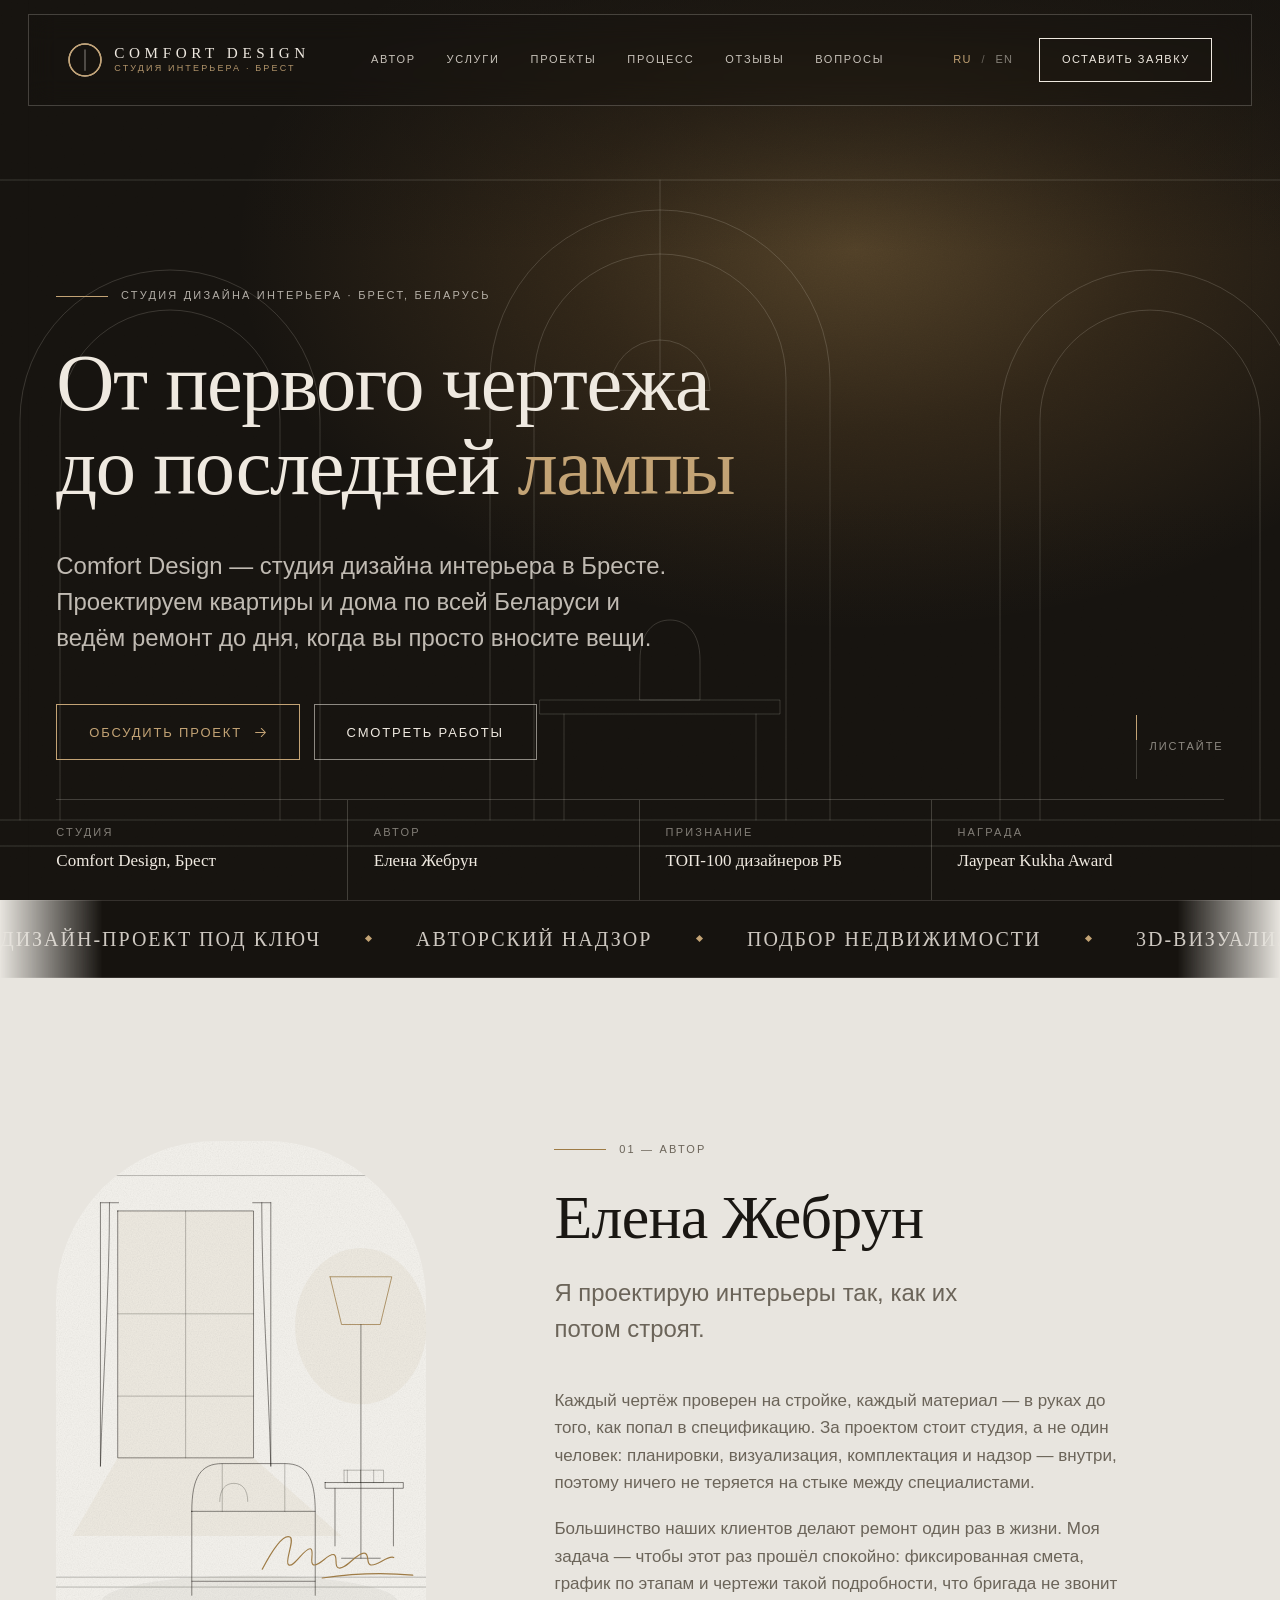
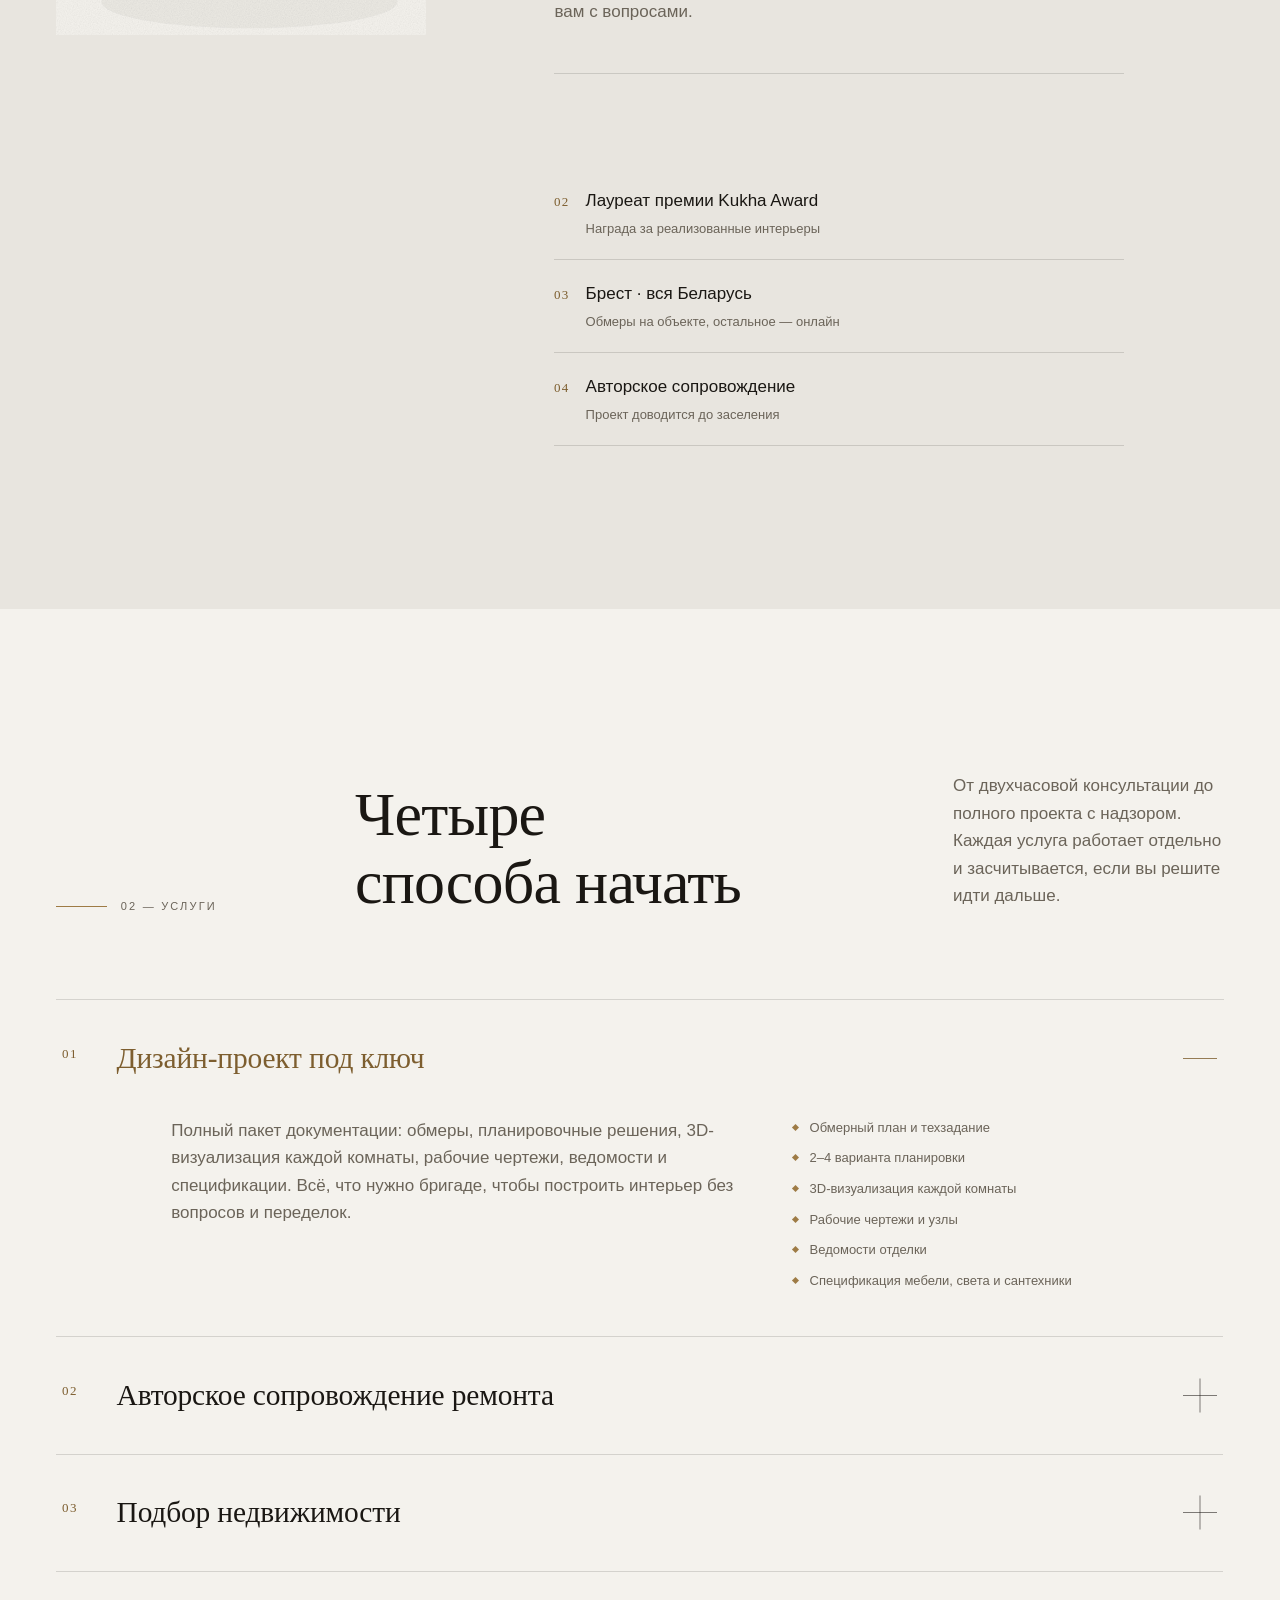
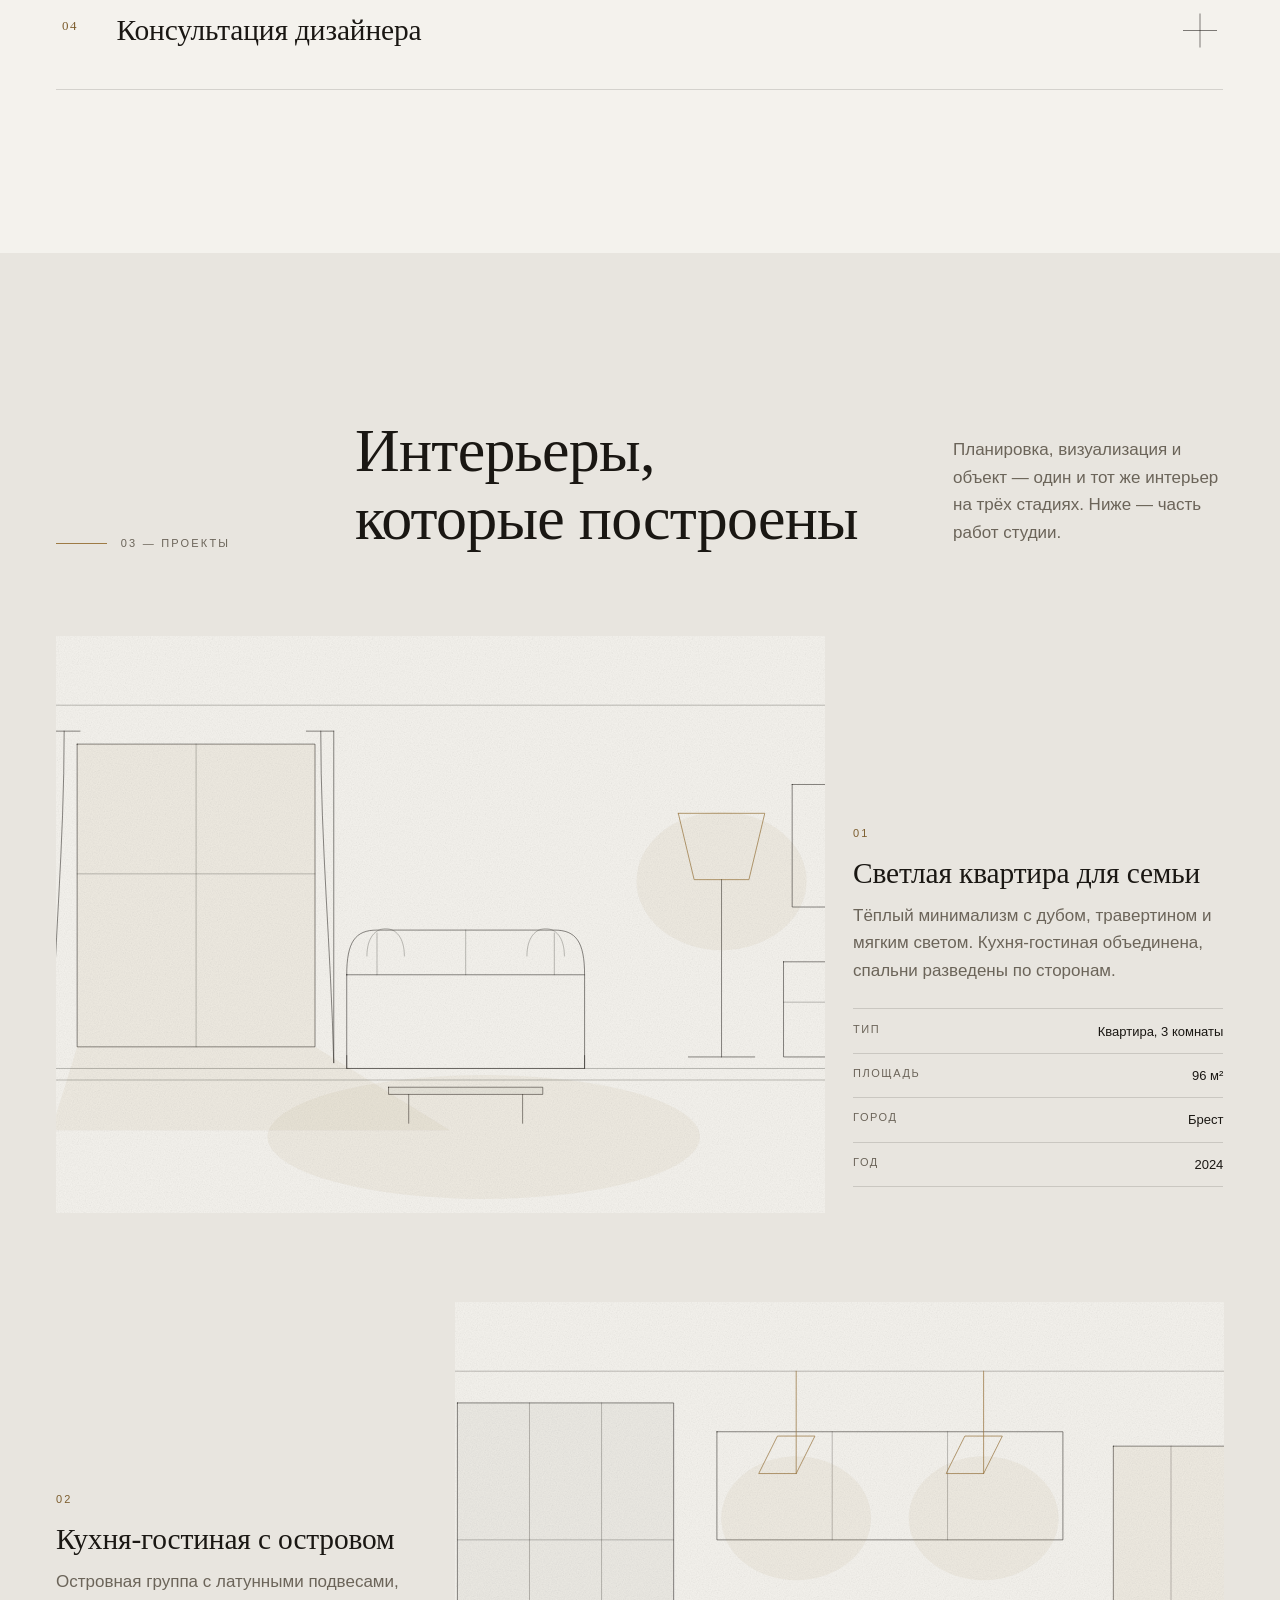
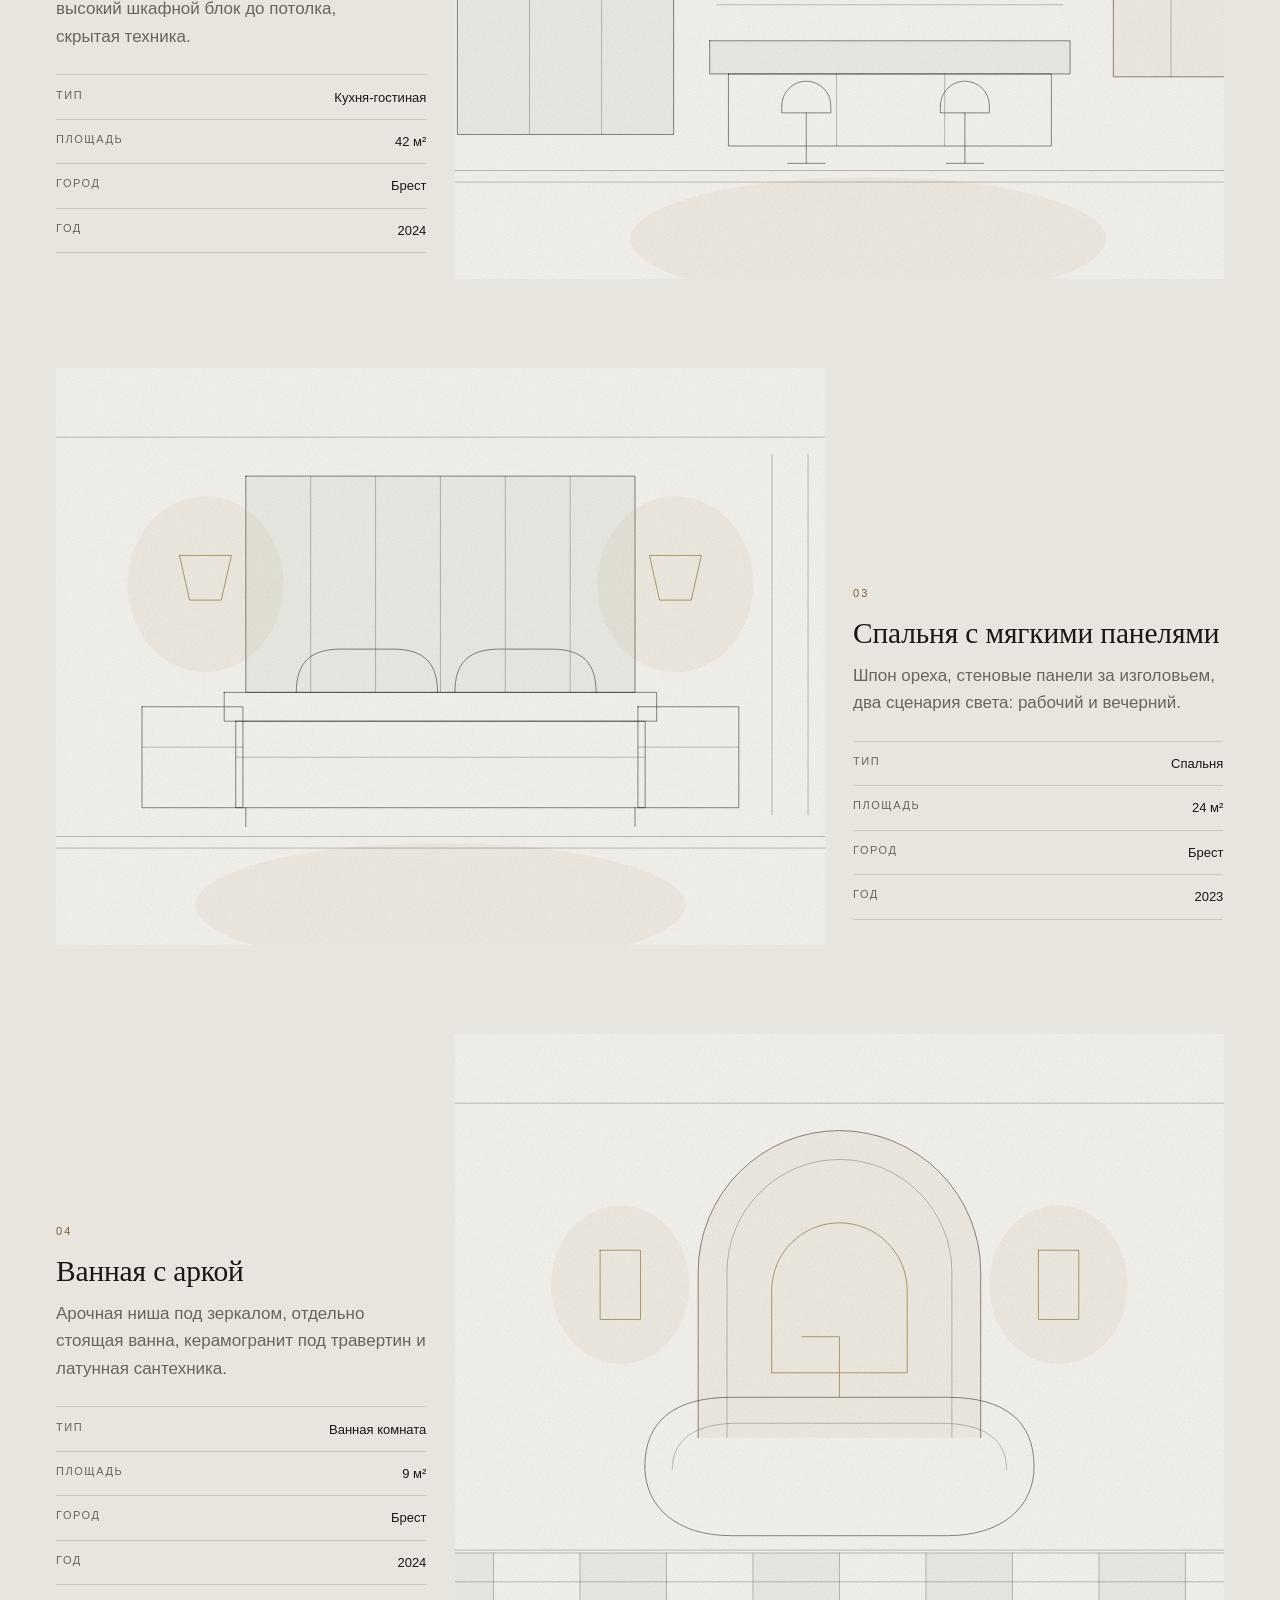
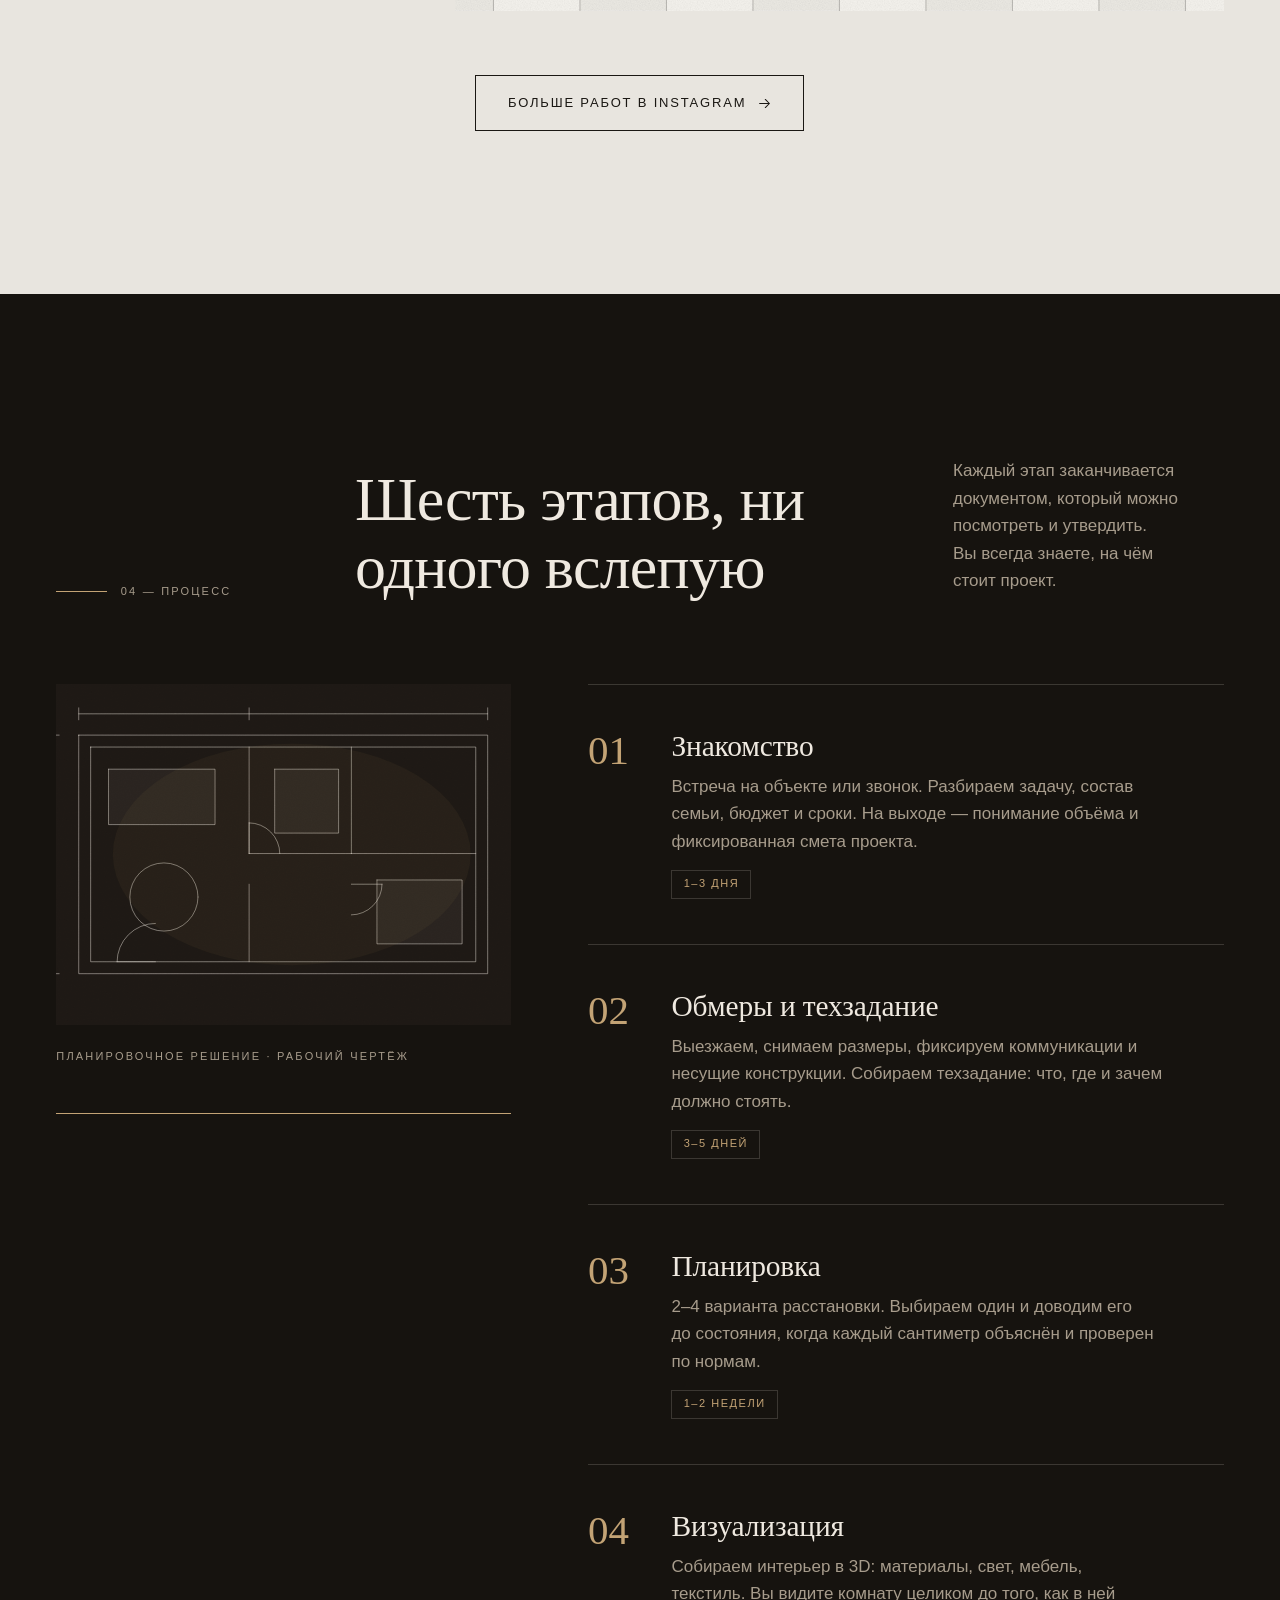
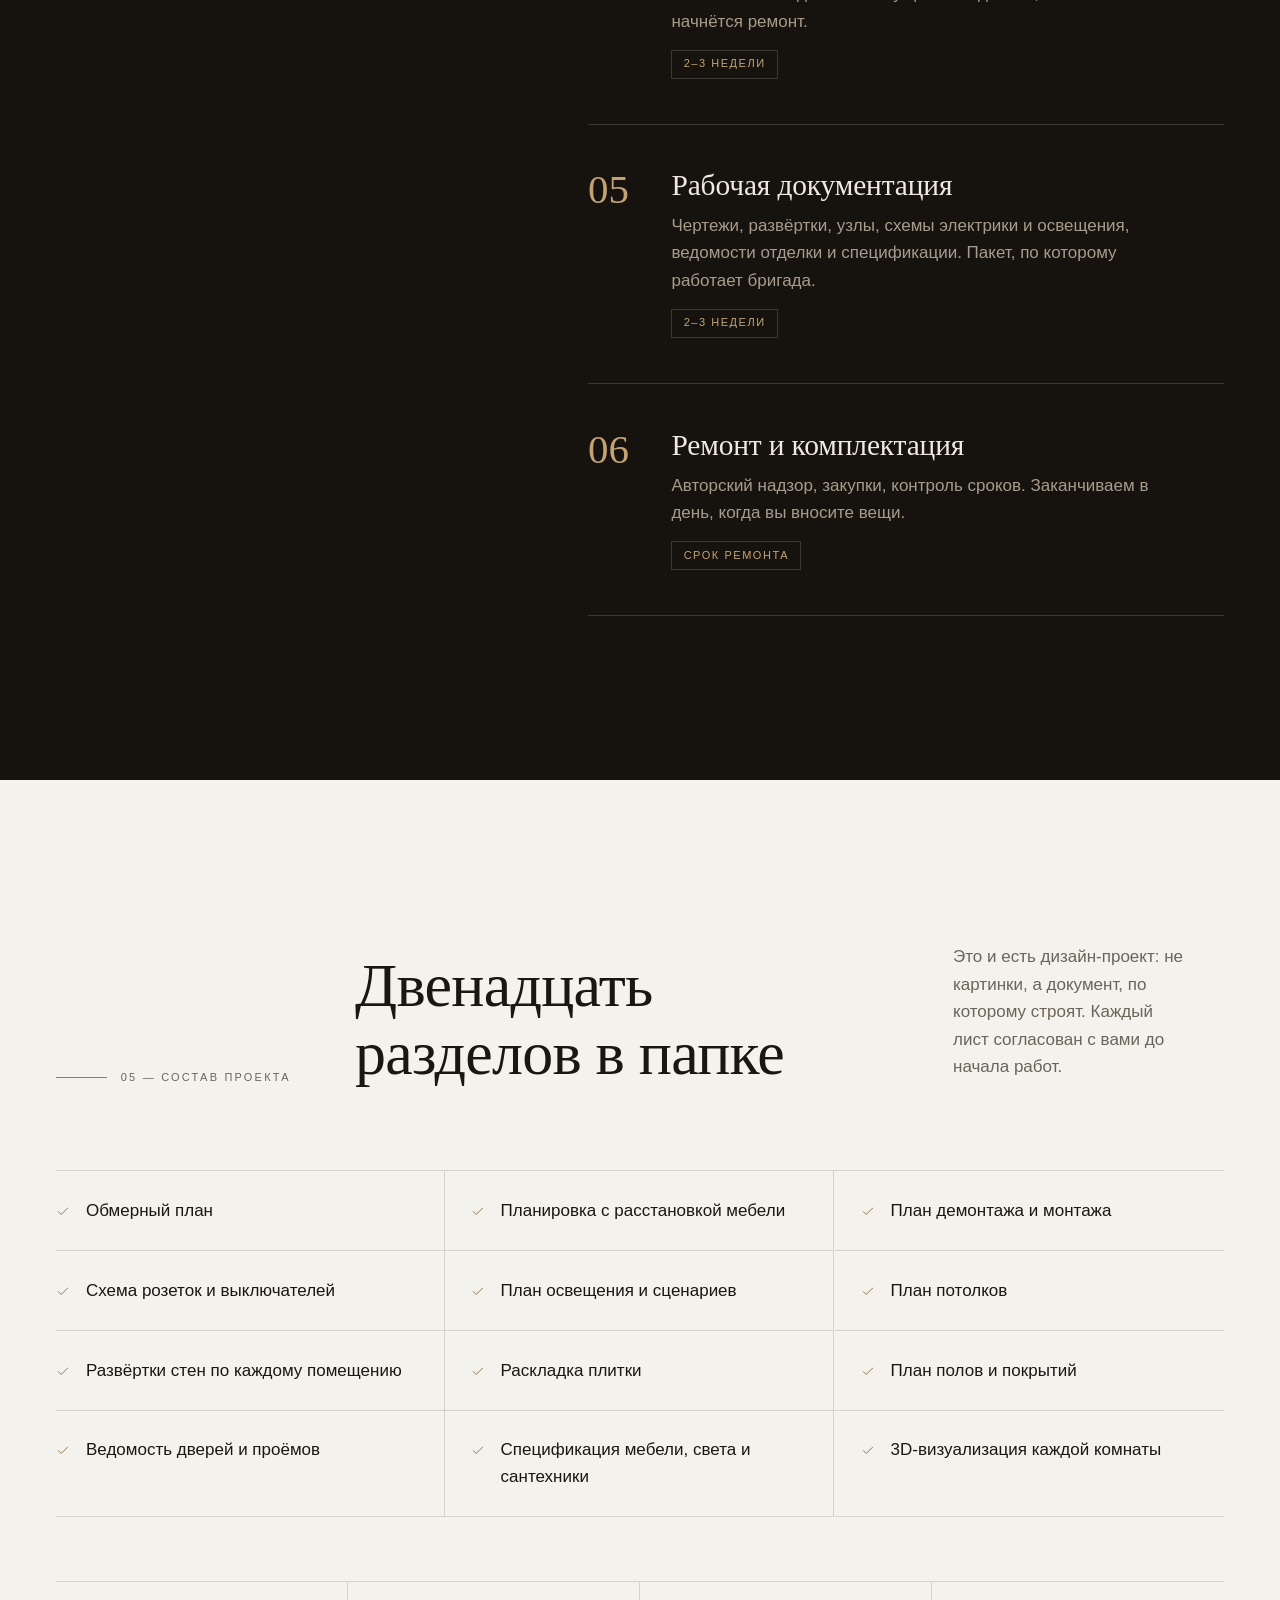
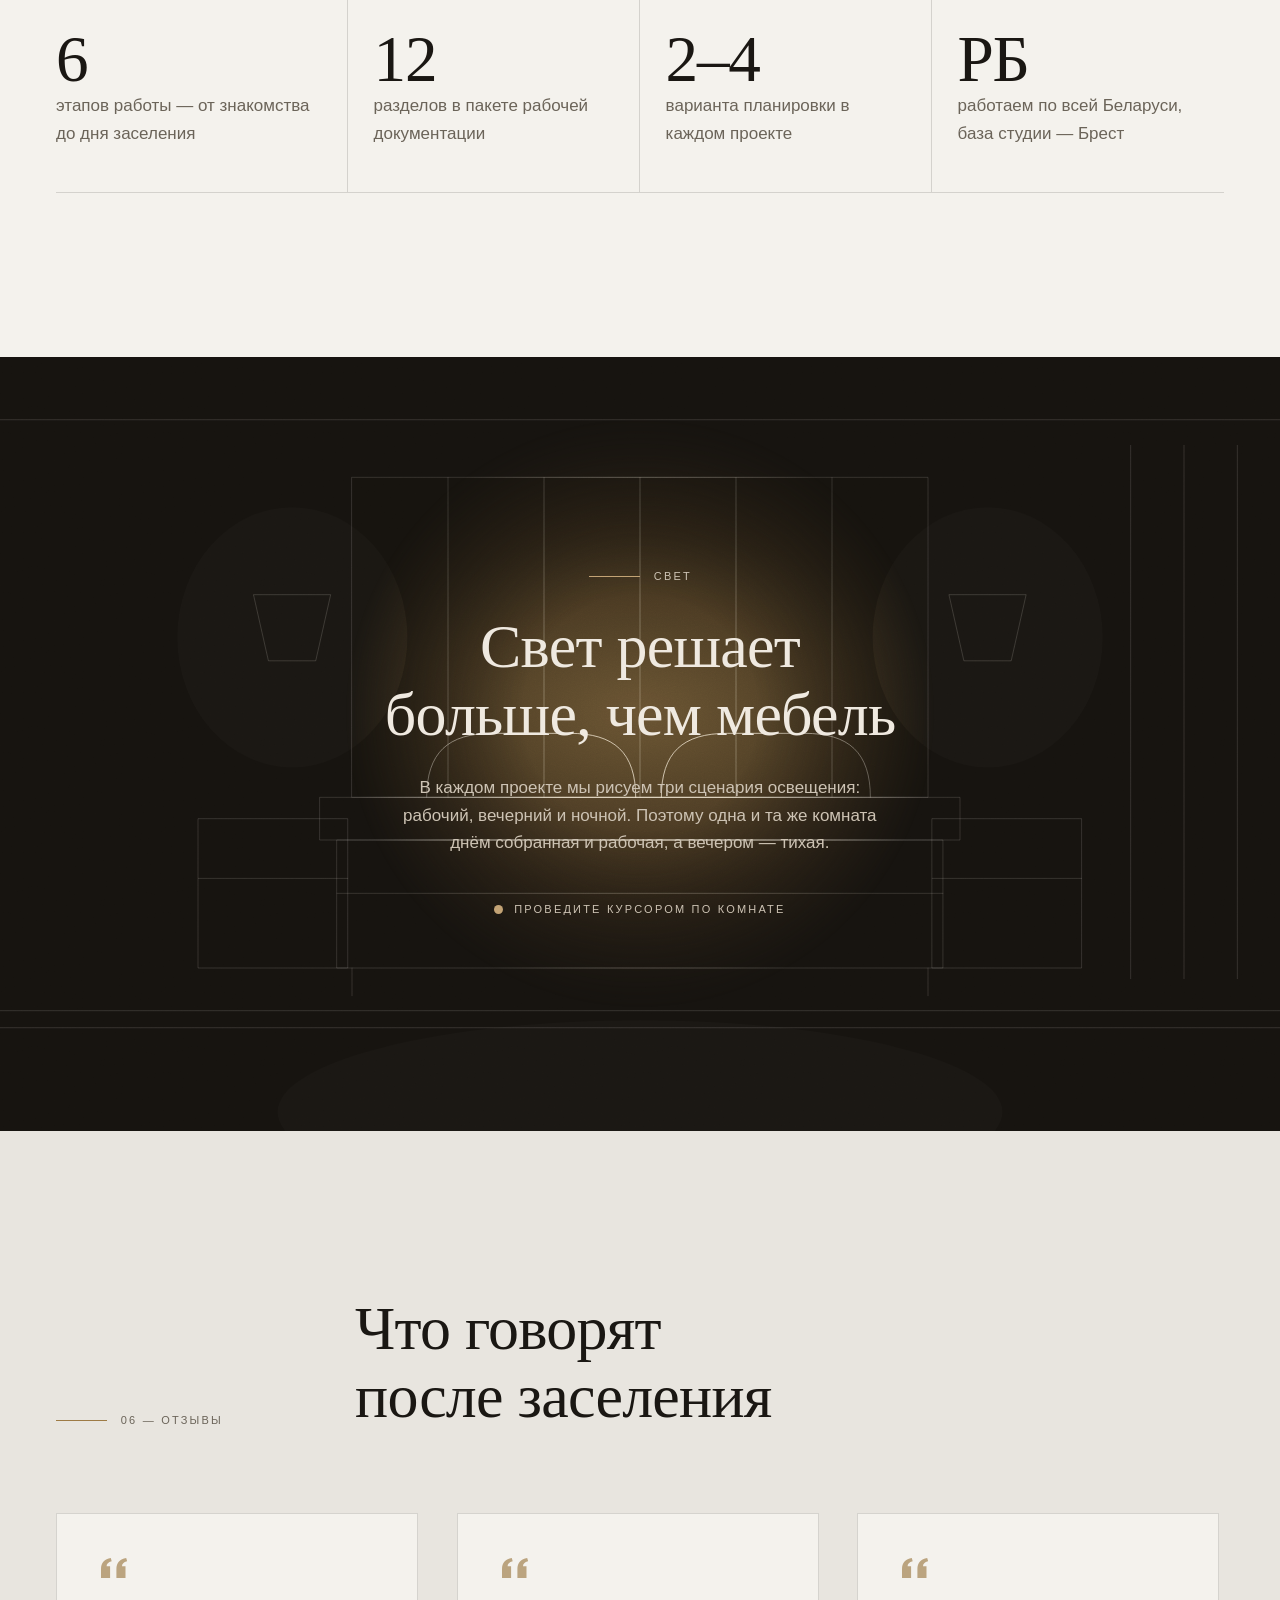
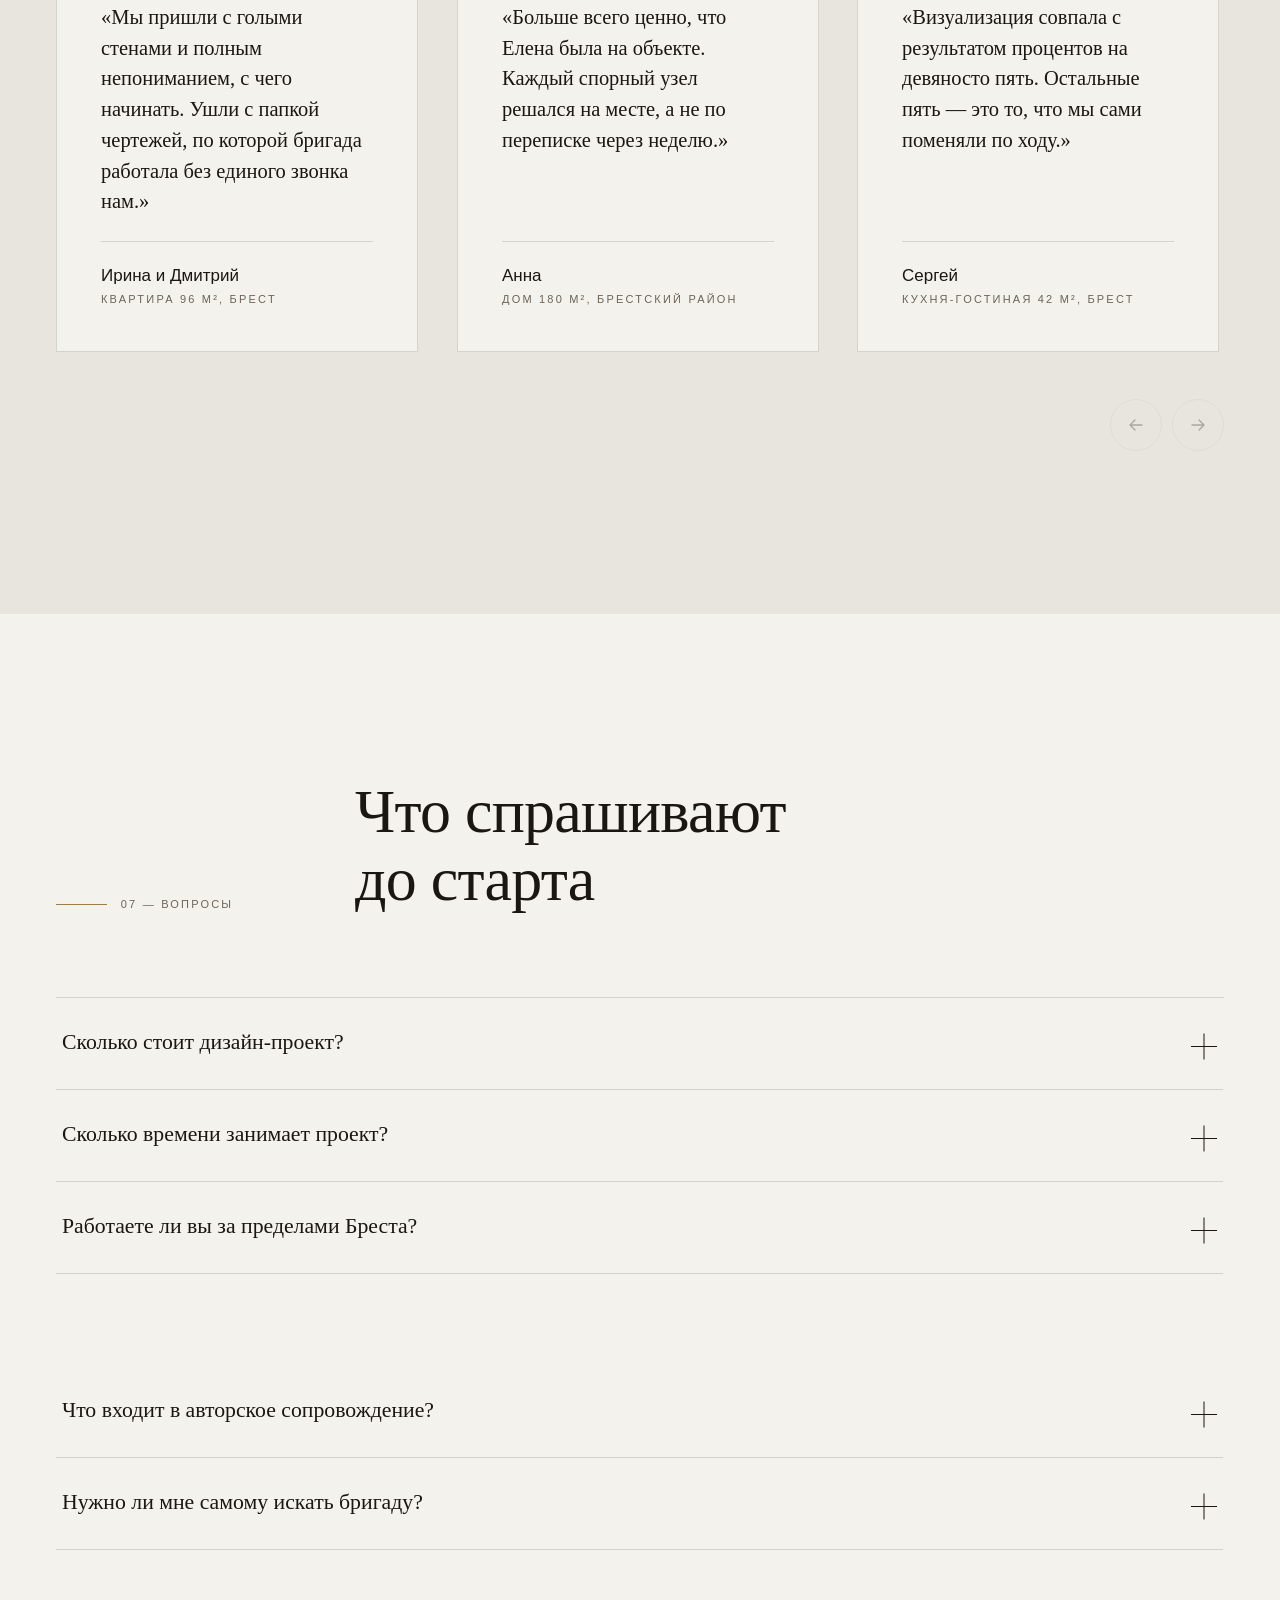
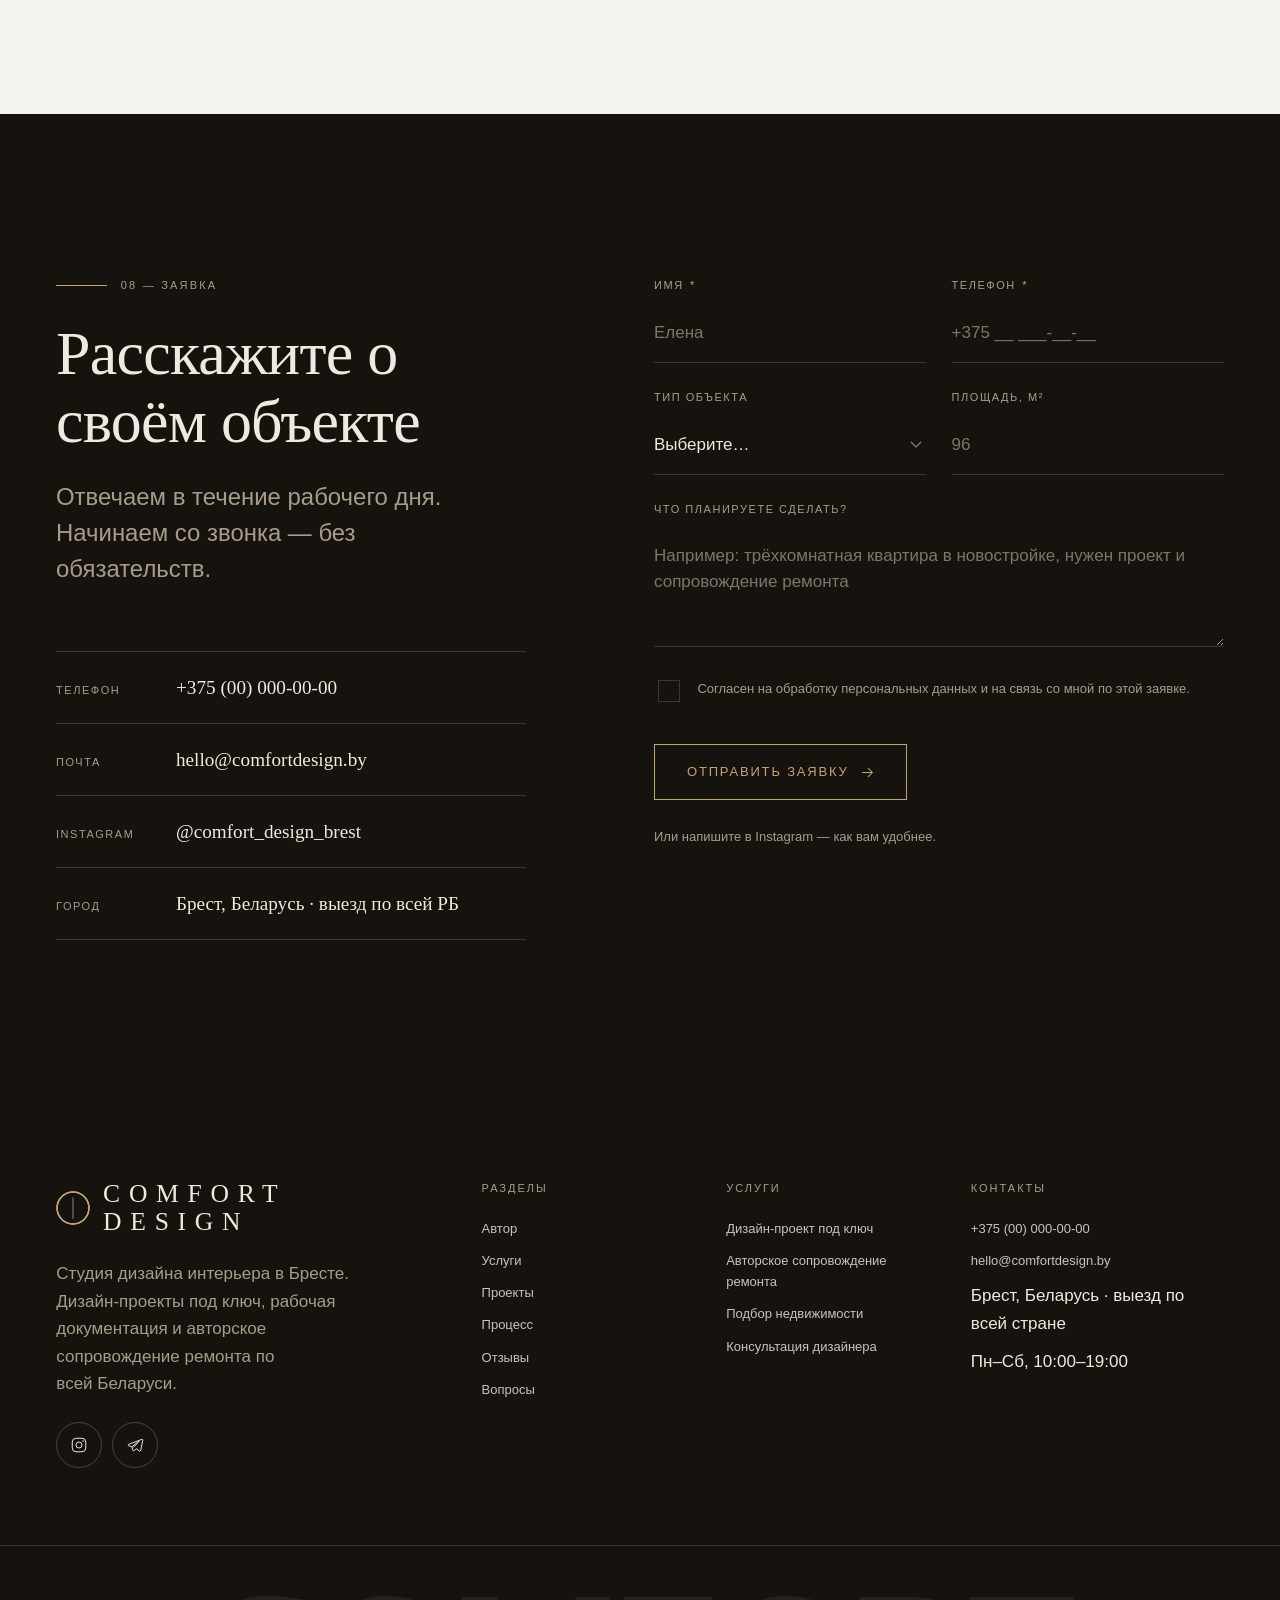
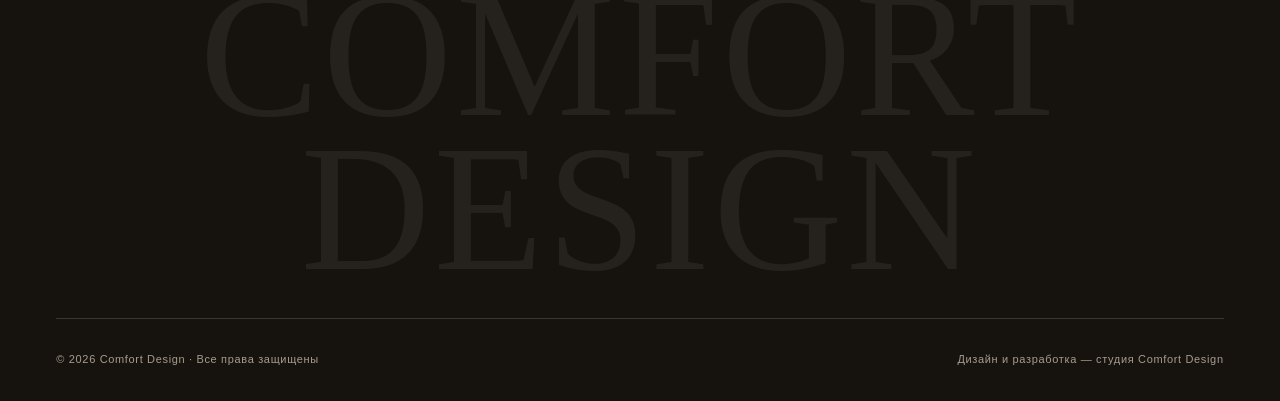
==== comfort-design/index.html @ 1353893a "Add Comfort Design studio site (Brest) — RU/EN, no dependencies A single-page site for interior stud" ====
<!DOCTYPE html>
<html lang="ru" class="no-js">
<head>
<meta charset="utf-8">
<meta name="viewport" content="width=device-width, initial-scale=1, viewport-fit=cover">
<title data-i18n="meta.title">Comfort Design — дизайн интерьера и ремонт квартир под ключ в Бресте</title>
<meta name="description" data-i18n="meta.desc" data-i18n-attr="content" content="Студия дизайна интерьера Елены Жебрун в Бресте: дизайн-проект квартир и домов под ключ, 3D-визуализация, рабочие чертежи, авторское сопровождение ремонта и подбор недвижимости. Работаем по всей Беларуси.">
<meta name="robots" content="index, follow, max-image-preview:large, max-snippet:-1">
<meta name="author" content="Елена Жебрун · Comfort Design">
<meta name="theme-color" content="#16130f">
<meta name="format-detection" content="telephone=no">
<link rel="canonical" href="https://comfortdesign.by/">

<link rel="alternate" hreflang="ru" href="https://comfortdesign.by/">
<link rel="alternate" hreflang="en" href="https://comfortdesign.by/?lang=en">
<link rel="alternate" hreflang="x-default" href="https://comfortdesign.by/">

<meta property="og:type" content="website">
<meta property="og:site_name" content="Comfort Design">
<meta property="og:locale" content="ru_RU">
<meta property="og:locale:alternate" content="en_GB">
<meta property="og:url" content="https://comfortdesign.by/">
<meta property="og:title" data-i18n="meta.title" data-i18n-attr="content" content="Comfort Design — дизайн интерьера и ремонт квартир под ключ в Бресте">
<meta property="og:description" data-i18n="meta.desc" data-i18n-attr="content" content="Студия дизайна интерьера Елены Жебрун в Бресте: дизайн-проект квартир и домов под ключ, 3D-визуализация, рабочие чертежи, авторское сопровождение ремонта и подбор недвижимости. Работаем по всей Беларуси.">
<meta property="og:image" content="https://comfortdesign.by/assets/img/og.jpg">
<meta property="og:image:width" content="1200">
<meta property="og:image:height" content="630">
<meta property="og:image:alt" content="Comfort Design — студия дизайна интерьера, Брест">
<meta name="twitter:card" content="summary_large_image">
<meta name="twitter:title" data-i18n="meta.title" data-i18n-attr="content" content="Comfort Design — дизайн интерьера и ремонт квартир под ключ в Бресте">
<meta name="twitter:description" data-i18n="meta.desc" data-i18n-attr="content" content="Студия дизайна интерьера Елены Жебрун в Бресте: дизайн-проект квартир и домов под ключ, 3D-визуализация, рабочие чертежи, авторское сопровождение ремонта и подбор недвижимости. Работаем по всей Беларуси.">
<meta name="twitter:image" content="https://comfortdesign.by/assets/img/og.jpg">

<link rel="icon" href="data:image/svg+xml,%3Csvg xmlns=&apos;http://www.w3.org/2000/svg&apos; viewBox=&apos;0 0 32 32&apos;%3E%3Crect width=&apos;32&apos; height=&apos;32&apos; fill=&apos;%2316130f&apos;/%3E%3Ccircle cx=&apos;16&apos; cy=&apos;16&apos; r=&apos;9&apos; fill=&apos;none&apos; stroke=&apos;%23c3a375&apos; stroke-width=&apos;1.4&apos;/%3E%3Cpath d=&apos;M16 7v18&apos; stroke=&apos;%23c3a375&apos; stroke-width=&apos;1.4&apos;/%3E%3C/svg%3E">
<link rel="apple-touch-icon" href="assets/img/apple-touch-icon.png">
<link rel="manifest" href="site.webmanifest">

<link rel="preload" as="font" type="font/woff2" href="assets/fonts/tenor-sans-cyrillic.woff2" crossorigin>
<link rel="preload" as="font" type="font/woff2" href="assets/fonts/golos-text-cyrillic.woff2" crossorigin>
<link rel="stylesheet" href="assets/css/fonts.css">
<link rel="stylesheet" href="assets/css/style.css">
<script>document.documentElement.classList.remove('no-js');</script>
</head>
<body>
<div class="pre" id="pre" aria-hidden="true"><span class="pre__n">COMFORT DESIGN</span><span class="pre__bar"></span></div>
<span class="rail rail--l" aria-hidden="true"></span><span class="rail rail--r" aria-hidden="true"></span>
<a class="skip" href="#main" data-i18n="a11y.skip">К содержанию</a>
<header class="hdr" id="hdr">
<div class="hdr__bar">
<div class="shell shell--wide hdr__in">
<a class="brand" href="#top" aria-label="Comfort Design — на главную"><svg class="brand__mark" viewBox="0 0 32 32" aria-hidden="true"><circle cx="16" cy="16" r="15"/><circle class="arc" cx="16" cy="16" r="15" stroke-dasharray="26 68" stroke-linecap="round" fill="none"/><path d="M16 6v20" stroke="currentColor" stroke-width="1" opacity=".5"/></svg><span class="brand__name">Comfort Design<span class="brand__sub" data-i18n="brand.sub">Студия интерьера · Брест</span></span></a>
<nav class="nav" aria-label="Основная навигация">
  <a class="nav__a" href="#about" data-i18n="nav.about">Автор</a>
  <a class="nav__a" href="#services" data-i18n="nav.services">Услуги</a>
  <a class="nav__a" href="#work" data-i18n="nav.work">Проекты</a>
  <a class="nav__a" href="#process" data-i18n="nav.process">Процесс</a>
  <a class="nav__a" href="#reviews" data-i18n="nav.reviews">Отзывы</a>
  <a class="nav__a" href="#faq" data-i18n="nav.faq">Вопросы</a>
</nav>
<div class="hdr__end">
  <div class="lang" role="group" aria-label="Язык сайта / Site language"><button class="lang__b" type="button" data-lang="ru" aria-pressed="true">Ru</button><span class="lang__sep" aria-hidden="true">/</span><button class="lang__b" type="button" data-lang="en" aria-pressed="false">En</button></div>
  <a class="btn btn--nav" href="#contact" data-i18n="cta.short">Оставить заявку</a>
  <button class="burger" type="button" id="burger" aria-expanded="false" aria-controls="drawer" aria-label="Открыть меню"><span></span><span></span><span></span></button>
</div>
</div>
</div>
</header>
<div class="drawer" id="drawer" inert>
<nav class="drawer__nav" aria-label="Мобильная навигация">
  <a class="drawer__a" href="#about" style="--i:0"><i>01</i><span data-i18n="nav.about">Автор</span></a>
  <a class="drawer__a" href="#services" style="--i:1"><i>02</i><span data-i18n="nav.services">Услуги</span></a>
  <a class="drawer__a" href="#work" style="--i:2"><i>03</i><span data-i18n="nav.work">Проекты</span></a>
  <a class="drawer__a" href="#process" style="--i:3"><i>04</i><span data-i18n="nav.process">Процесс</span></a>
  <a class="drawer__a" href="#reviews" style="--i:4"><i>05</i><span data-i18n="nav.reviews">Отзывы</span></a>
  <a class="drawer__a" href="#faq" style="--i:5"><i>06</i><span data-i18n="nav.faq">Вопросы</span></a>
  <a class="drawer__a" href="#contact" style="--i:6"><i>07</i><span data-i18n="nav.contact">Заявка</span></a>
</nav>
<div class="drawer__foot">
  <div class="lang" role="group" aria-label="Язык сайта / Site language"><button class="lang__b" type="button" data-lang="ru" aria-pressed="true">Ru</button><span class="lang__sep" aria-hidden="true">/</span><button class="lang__b" type="button" data-lang="en" aria-pressed="false">En</button></div>
  <a class="link" href="https://www.instagram.com/comfort_design_brest/" target="_blank" rel="noopener noreferrer">Instagram</a>
  <p class="micro" data-i18n="foot.city">Брест, Беларусь · выезд по всей стране</p>
</div>
</div>
<main id="main">
<section class="hero" id="top">
<div class="hero__bg"><svg class="hero__draft" viewBox="0 0 1600 900" preserveAspectRatio="xMidYMid slice" aria-hidden="true"><g fill="none" stroke="#efe9e0" stroke-opacity=".16" stroke-width="1" stroke-linecap="round"><path d="M180 820V420a150 150 0 0 1 300 0v400"/><path d="M220 820V420a110 110 0 0 1 220 0v400"/><path d="M650 820V380a170 170 0 0 1 340 0v440"/><path d="M694 820V380a126 126 0 0 1 252 0v440"/><path d="M1160 820V420a150 150 0 0 1 300 0v400"/><path d="M1200 820V420a110 110 0 0 1 220 0v400"/><path d="M0 820h1600M0 846h1600M0 180h1600"/><path d="M700 700h240v14H700zM724 714v106M916 714v106"/><path d="M800 660c0-28 14-40 30-40s30 12 30 40v40h-60z"/><path d="M820 180v210M770 390a50 50 0 0 1 100 0z"/></g></svg><img class="hero__img" src="assets/img/hero.jpg" alt="" loading="eager" fetchpriority="high" decoding="async"><span class="hero__wash" aria-hidden="true"></span><span class="hero__vig" aria-hidden="true"></span></div>
<div class="shell shell--wide hero__body">
<p class="eyebrow hero__eyebrow" data-i18n="hero.eyebrow">Студия дизайна интерьера · Брест, Беларусь</p>
<h1><span class="hero__line" style="--i:0"><span data-i18n="hero.l1">От первого чертежа</span></span><span class="hero__line" style="--i:1"><span data-i18n="hero.l2" data-i18n-html>до последней <em>лампы</em></span></span></h1>
<p class="hero__sub" data-i18n="hero.sub">Comfort Design — студия дизайна интерьера в Бресте. Проектируем квартиры и дома по всей Беларуси и ведём ремонт до дня, когда вы просто вносите вещи.</p>
<div class="hero__cta"><a class="btn btn--accent" href="#contact" data-i18n="cta.discuss">Обсудить проект<svg class="btn__ico" viewBox="0 0 16 16" fill="none" stroke="currentColor" stroke-width="1.3" stroke-linecap="round" stroke-linejoin="round" aria-hidden="true"><path d="M2 8h12M9 3l5 5-5 5"/></svg></a><a class="btn" href="#work" data-i18n="cta.work">Смотреть работы</a></div>
</div>
<div class="shell shell--wide" style="position:relative">
<div class="titleblock">
  <div class="titleblock__c"><span class="micro titleblock__k" data-i18n="tb.k0">Студия</span><span class="titleblock__v" data-i18n="tb.v0">Comfort Design, Брест</span></div>
  <div class="titleblock__c"><span class="micro titleblock__k" data-i18n="tb.k1">Автор</span><span class="titleblock__v" data-i18n="tb.v1">Елена Жебрун</span></div>
  <div class="titleblock__c"><span class="micro titleblock__k" data-i18n="tb.k2">Признание</span><span class="titleblock__v" data-i18n="tb.v2">ТОП-100 дизайнеров РБ</span></div>
  <div class="titleblock__c"><span class="micro titleblock__k" data-i18n="tb.k3">Награда</span><span class="titleblock__v" data-i18n="tb.v3">Лауреат Kukha Award</span></div>
</div>
<div class="scrollcue" aria-hidden="true"><span class="scrollcue__bar"></span><span data-i18n="hero.scroll">Листайте</span></div>
</div>
</section>
<div class="marq" aria-label="Услуги студии"><div class="marq__track"><div class="marq__set"><span class="marq__i" data-i18n="mq.0">Дизайн-проект под ключ</span><span class="marq__i" data-i18n="mq.1">Авторский надзор</span><span class="marq__i" data-i18n="mq.2">Подбор недвижимости</span><span class="marq__i" data-i18n="mq.3">3D-визуализация</span><span class="marq__i" data-i18n="mq.4">Рабочие чертежи</span><span class="marq__i" data-i18n="mq.5">Комплектация</span><span class="marq__i" data-i18n="mq.6">Консультации</span></div><div class="marq__set" aria-hidden="true"><span class="marq__i">Дизайн-проект под ключ</span><span class="marq__i">Авторский надзор</span><span class="marq__i">Подбор недвижимости</span><span class="marq__i">3D-визуализация</span><span class="marq__i">Рабочие чертежи</span><span class="marq__i">Комплектация</span><span class="marq__i">Консультации</span></div></div></div>
<section class="section" id="about" data-nav-theme="light">
<div class="shell">
<div class="grid grid--12">
<div class="about__portrait" data-reveal="zoom">
<figure class="frame frame--r34 frame--arch" data-draft="studio"><span class="frame__in"><svg class="frame__draft" viewBox="0 0 900 1200" preserveAspectRatio="xMidYMid slice" aria-hidden="true" focusable="false"><path class="ln ln--soft" d="M0 84H900"/><path class="ln" d="M150 170h330v600H150z"/><path class="fill-warm" d="M150 170h330v600H150z"/><path class="ln ln--soft" d="M315 170v600M150 420h330M150 620h330"/><path class="fill-warm" d="M150 770h330l214 190H40z"/><path class="ln" d="M108 150v640M108 150h44M130 150c0 214-16 420-22 640"/><path class="ln" d="M522 150v640M522 150h-44M500 150c0 214 16 420 22 640"/><path class="ln" d="M330 900h300v170H330z"/><path class="ln" d="M330 900c0-84 22-116 74-116h152c52 0 74 32 74 116"/><path class="ln ln--soft" d="M404 900V784M556 900V784"/><path class="ln" d="M330 1070v34M630 1070v34"/><path class="ln ln--soft" d="M398 876c0-30 14-44 34-44s34 14 34 44"/><path class="ln ln--accent" d="M666 330h150l-28 116h-94z"/><path class="ln" d="M741 446v568M694 1014h94"/><ellipse class="fill-warm" cx="741" cy="450" rx="160" ry="190"/><path class="ln" d="M654 830h190v14H654z"/><path class="ln" d="M678 844v140M820 844v140"/><path class="ln ln--soft" d="M700 800h96v30h-96zM708 800v30M740 800v30M772 800v30"/><ellipse class="fill-shade" cx="470" cy="1120" rx="360" ry="64"/><path class="ln ln--soft" d="M0 1060h900M0 1084h900"/></svg><img class="frame__photo" src="assets/img/elena.jpg" alt="Елена Жебрун — дизайнер интерьера, основатель студии Comfort Design в Бресте" loading="lazy" decoding="async" sizes="(min-width:60rem) 33vw, 92vw"></span></figure>
<svg class="about__sig" viewBox="0 0 260 90" aria-hidden="true"><path d="M14 66c18-34 30-48 38-44 7 4-8 34-2 38 7 5 22-24 30-22 6 2-2 20 4 22 8 3 20-16 28-14 6 2 0 16 6 18 10 4 26-22 36-20 7 1 2 14 8 16 9 3 24-14 32-10"/><path d="M96 78c40-6 82-8 124-4"/></svg>
</div>
<div class="about__text">
<p class="eyebrow" data-i18n="about.eyebrow">01 — Автор</p>
<h2 class="mt-3" data-i18n="about.h">Елена Жебрун</h2>
<p class="lead mt-3" style="max-width:40ch" data-i18n="about.lead">Я проектирую интерьеры так, как их потом строят.</p>
<div class="prose mt-4"><p data-i18n="about.p1">Каждый чертёж проверен на стройке, каждый материал — в руках до того, как попал в спецификацию. За проектом стоит студия, а не один человек: планировки, визуализация, комплектация и надзор — внутри, поэтому ничего не теряется на стыке между специалистами.</p><p data-i18n="about.p2">Большинство наших клиентов делают ремонт один раз в жизни. Моя задача — чтобы этот раз прошёл спокойно: фиксированная смета, график по этапам и чертежи такой подробности, что бригада не звонит вам с вопросами.</p></div>
<div class="creds">
  <div class="creds__i" data-reveal="up" style="--i:0"><span class="creds__n">01</span><span class="creds__t"><b data-i18n="cred.t0">ТОП-100 дизайнеров Беларуси</b><span data-i18n="cred.s0">Признание профессионального сообщества</span></span></div>
  <div class="creds__i" data-reveal="up" style="--i:1"><span class="creds__n">02</span><span class="creds__t"><b data-i18n="cred.t1">Лауреат премии Kukha Award</b><span data-i18n="cred.s1">Награда за реализованные интерьеры</span></span></div>
  <div class="creds__i" data-reveal="up" style="--i:2"><span class="creds__n">03</span><span class="creds__t"><b data-i18n="cred.t2">Брест · вся Беларусь</b><span data-i18n="cred.s2">Обмеры на объекте, остальное — онлайн</span></span></div>
  <div class="creds__i" data-reveal="up" style="--i:3"><span class="creds__n">04</span><span class="creds__t"><b data-i18n="cred.t3">Авторское сопровождение</b><span data-i18n="cred.s3">Проект доводится до заселения</span></span></div>
</div>
</div>
</div>
</div>
</section>
<section class="section" id="services" data-nav-theme="light" style="--bg:var(--paper)">
<div class="shell">
<div class="section__head">
  <p class="eyebrow" data-reveal="up" data-i18n="svc.eyebrow">02 — Услуги</p>
  <h2 class="section__title" data-reveal="up" style="--i:1" data-i18n="svc.h">Четыре способа начать</h2>
  <p class="section__aside" data-reveal="up" style="--i:2" data-i18n="svc.aside">От двухчасовой консультации до полного проекта с надзором. Каждая услуга работает отдельно и засчитывается, если вы решите идти дальше.</p>
</div>
<div class="svc">
<div class="svc__row is-open" data-reveal="up" style="--i:0">
  <h3><button class="svc__btn" type="button" aria-expanded="true" aria-controls="svc-p0" id="svc-b0"><span class="svc__n">01</span><span class="svc__t" data-i18n="svc.t0">Дизайн-проект под ключ</span><span class="svc__plus" aria-hidden="true"></span></button></h3>
  <div class="svc__panel" id="svc-p0" role="region" aria-labelledby="svc-b0"><div class="svc__panelIn"><div class="svc__inner">
    <span class="svc__spacer" aria-hidden="true"></span>
    <p class="prose" data-i18n="svc.b0">Полный пакет документации: обмеры, планировочные решения, 3D-визуализация каждой комнаты, рабочие чертежи, ведомости и спецификации. Всё, что нужно бригаде, чтобы построить интерьер без вопросов и переделок.</p>
    <ul class="svc__list">
      <li><span data-i18n="svc.0.i0">Обмерный план и техзадание</span></li>
      <li><span data-i18n="svc.0.i1">2–4 варианта планировки</span></li>
      <li><span data-i18n="svc.0.i2">3D-визуализация каждой комнаты</span></li>
      <li><span data-i18n="svc.0.i3">Рабочие чертежи и узлы</span></li>
      <li><span data-i18n="svc.0.i4">Ведомости отделки</span></li>
      <li><span data-i18n="svc.0.i5">Спецификация мебели, света и сантехники</span></li>
    </ul>
  </div></div></div>
</div>
<div class="svc__row" data-reveal="up" style="--i:1">
  <h3><button class="svc__btn" type="button" aria-expanded="false" aria-controls="svc-p1" id="svc-b1"><span class="svc__n">02</span><span class="svc__t" data-i18n="svc.t1">Авторское сопровождение ремонта</span><span class="svc__plus" aria-hidden="true"></span></button></h3>
  <div class="svc__panel" id="svc-p1" role="region" aria-labelledby="svc-b1"><div class="svc__panelIn"><div class="svc__inner">
    <span class="svc__spacer" aria-hidden="true"></span>
    <p class="prose" data-i18n="svc.b1">Я держу проект на объекте: выезды по графику, контроль узлов, ответы подрядчикам, корректировки по факту. Вам не нужно переводить чертежи на язык стройки — это моя работа.</p>
    <ul class="svc__list">
      <li><span data-i18n="svc.1.i0">Выезды на объект по графику</span></li>
      <li><span data-i18n="svc.1.i1">Контроль соответствия чертежам</span></li>
      <li><span data-i18n="svc.1.i2">Связь с прорабом и подрядчиками</span></li>
      <li><span data-i18n="svc.1.i3">Решения по факту вскрытия</span></li>
      <li><span data-i18n="svc.1.i4">Комплектация и закупки</span></li>
      <li><span data-i18n="svc.1.i5">Контроль сроков поставок</span></li>
    </ul>
  </div></div></div>
</div>
<div class="svc__row" data-reveal="up" style="--i:2">
  <h3><button class="svc__btn" type="button" aria-expanded="false" aria-controls="svc-p2" id="svc-b2"><span class="svc__n">03</span><span class="svc__t" data-i18n="svc.t2">Подбор недвижимости</span><span class="svc__plus" aria-hidden="true"></span></button></h3>
  <div class="svc__panel" id="svc-p2" role="region" aria-labelledby="svc-b2"><div class="svc__panelIn"><div class="svc__inner">
    <span class="svc__spacer" aria-hidden="true"></span>
    <p class="prose" data-i18n="svc.b2">Смотрю квартиру или дом до сделки: что в этой планировке можно изменить, что нельзя, во что обойдётся ремонт. Решение о покупке принимается с планировкой на руках, а не после.</p>
    <ul class="svc__list">
      <li><span data-i18n="svc.2.i0">Оценка планировочного потенциала</span></li>
      <li><span data-i18n="svc.2.i1">Что можно и нельзя переносить</span></li>
      <li><span data-i18n="svc.2.i2">Предварительный бюджет ремонта</span></li>
      <li><span data-i18n="svc.2.i3">Эскиз планировки до покупки</span></li>
      <li><span data-i18n="svc.2.i4">Сравнение нескольких объектов</span></li>
    </ul>
  </div></div></div>
</div>
<div class="svc__row" data-reveal="up" style="--i:3">
  <h3><button class="svc__btn" type="button" aria-expanded="false" aria-controls="svc-p3" id="svc-b3"><span class="svc__n">04</span><span class="svc__t" data-i18n="svc.t3">Консультация дизайнера</span><span class="svc__plus" aria-hidden="true"></span></button></h3>
  <div class="svc__panel" id="svc-p3" role="region" aria-labelledby="svc-b3"><div class="svc__panelIn"><div class="svc__inner">
    <span class="svc__spacer" aria-hidden="true"></span>
    <p class="prose" data-i18n="svc.b3">Два часа разбора вашей ситуации: планировка, бюджет, последовательность работ, материалы, типичные ошибки на вашем объекте. С конспектом и понятным следующим шагом на выходе.</p>
    <ul class="svc__list">
      <li><span data-i18n="svc.3.i0">Разбор существующей планировки</span></li>
      <li><span data-i18n="svc.3.i1">Приоритеты бюджета</span></li>
      <li><span data-i18n="svc.3.i2">Последовательность работ</span></li>
      <li><span data-i18n="svc.3.i3">Подбор материалов и решений</span></li>
      <li><span data-i18n="svc.3.i4">Конспект встречи</span></li>
    </ul>
  </div></div></div>
</div>
</div>
</div>
</section>
<section class="section" id="work" data-nav-theme="light">
<div class="shell shell--wide">
<div class="section__head">
  <p class="eyebrow" data-reveal="up" data-i18n="work.eyebrow">03 — Проекты</p>
  <h2 class="section__title" data-reveal="up" style="--i:1" data-i18n="work.h">Интерьеры, которые построены</h2>
  <p class="section__aside" data-reveal="up" style="--i:2" data-i18n="work.aside">Планировка, визуализация и объект — один и тот же интерьер на трёх стадиях. Ниже — часть работ студии.</p>
</div>
<div class="work">
<article class="work__i">
  <div class="work__media" data-reveal="zoom"><a class="frame frame-link frame--r43" href="#work" data-draft="living" data-lb="0" aria-label="Открыть проект: Светлая квартира для семьи"><span class="frame__in"><svg class="frame__draft" viewBox="0 0 1200 800" preserveAspectRatio="xMidYMid slice" aria-hidden="true" focusable="false"><path class="ln ln--soft" d="M0 96H1200"/><path class="ln" d="M96 150h330v420H96z"/><path class="ln ln--soft" d="M261 150v420M96 330h330"/><path class="fill-warm" d="M96 150h330v420H96z"/><path class="fill-warm" d="M96 570h330l188 116H60z"/><path class="ln" d="M60 132v460M60 132h40M78 132c0 160 -14 300 -18 460"/><path class="ln" d="M452 132v460M452 132h-38M434 132c0 160 14 300 18 460"/><path class="ln" d="M470 470h330v130H470z"/><path class="ln" d="M470 470c0-46 12-62 42-62h246c30 0 42 16 42 62"/><path class="ln ln--soft" d="M512 470v-58M758 470v-58M635 408v62"/><path class="ln" d="M470 600v-18M800 600v-18"/><path class="ln ln--soft" d="M498 444c0-26 12-38 26-38s26 12 26 38M720 444c0-26 12-38 26-38s26 12 26 38"/><path class="ln" d="M528 626h214v10H528z"/><path class="ln" d="M556 636v40M714 636v40"/><path class="fill-shade" d="M528 626h214v10H528z"/><path class="ln ln--accent" d="M930 246h120l-22 92H952z"/><path class="ln" d="M990 338v246M944 584h92"/><ellipse class="fill-warm" cx="990" cy="340" rx="118" ry="96"/><path class="ln" d="M1076 452h112v132h-112z"/><path class="ln ln--soft" d="M1076 508h112"/><path class="ln" d="M1088 206h96v170h-96z"/><ellipse class="fill-warm" cx="660" cy="695" rx="300" ry="86"/><path class="ln ln--soft" d="M0 600H1200"/><path class="ln ln--soft" d="M0 616H1200"/></svg><img class="frame__photo" src="assets/img/work-1.jpg" alt="Светлая квартира для семьи — проект студии Comfort Design, Брест" loading="lazy" decoding="async" sizes="(min-width:60rem) 62vw, 92vw"></span><span class="frame__open" aria-hidden="true"><span data-i18n="work.open">Смотреть<br>проект</span></span></a></div>
  <div class="work__meta" data-reveal="up" style="--i:1">
    <p class="micro micro--accent">01</p>
    <h3 class="work__t mt-2" data-i18n="work.t0">Светлая квартира для семьи</h3>
    <p class="prose" data-i18n="work.d0">Тёплый минимализм с дубом, травертином и мягким светом. Кухня-гостиная объединена, спальни разведены по сторонам.</p>
    <dl class="work__dl">
      <div><dt data-i18n="work.0.k0">Тип</dt><dd data-i18n="work.0.v0">Квартира, 3 комнаты</dd></div>
      <div><dt data-i18n="work.0.k1">Площадь</dt><dd data-i18n="work.0.v1">96 м²</dd></div>
      <div><dt data-i18n="work.0.k2">Город</dt><dd data-i18n="work.0.v2">Брест</dd></div>
      <div><dt data-i18n="work.0.k3">Год</dt><dd data-i18n="work.0.v3">2024</dd></div>
    </dl>
  </div>
</article>
<article class="work__i work__i--alt">
  <div class="work__media" data-reveal="zoom"><a class="frame frame-link frame--r43" href="#work" data-draft="kitchen" data-lb="1" aria-label="Открыть проект: Кухня-гостиная с островом"><span class="frame__in"><svg class="frame__draft" viewBox="0 0 1200 800" preserveAspectRatio="xMidYMid slice" aria-hidden="true" focusable="false"><path class="ln ln--soft" d="M0 96H1200"/><path class="ln" d="M70 140h300v460H70z"/><path class="ln ln--soft" d="M170 140v460M270 140v460M70 330h300"/><path class="fill-shade" d="M70 140h300v460H70z"/><path class="ln" d="M430 180h480v150H430z"/><path class="ln ln--soft" d="M590 180v150M750 180v150"/><path class="ln ln--soft" d="M430 420h480"/><path class="ln" d="M420 470h500v46H420z"/><path class="ln" d="M446 516h448v100H446z"/><path class="ln ln--soft" d="M596 516v100M746 516v100"/><path class="fill-shade" d="M420 470h500v46H420z"/><path class="ln ln--accent" d="M540 96v142M540 238h-52l26-52h52l-26 52z"/><path class="ln ln--accent" d="M800 96v142M800 238h-52l26-52h52l-26 52z"/><ellipse class="fill-warm" cx="540" cy="300" rx="104" ry="86"/><ellipse class="fill-warm" cx="800" cy="300" rx="104" ry="86"/><path class="ln" d="M520 560a34 34 0 0 1 68 0v10h-68z"/><path class="ln" d="M554 570v70M528 640h52"/><path class="ln" d="M740 560a34 34 0 0 1 68 0v10h-68z"/><path class="ln" d="M774 570v70M748 640h52"/><path class="ln" d="M980 200h160v320H980z"/><path class="fill-warm" d="M980 200h160v320H980z"/><path class="ln ln--soft" d="M1060 200v320"/><ellipse class="fill-warm" cx="640" cy="745" rx="330" ry="86"/><path class="ln ln--soft" d="M0 650H1200"/><path class="ln ln--soft" d="M0 666H1200"/></svg><img class="frame__photo" src="assets/img/work-2.jpg" alt="Кухня-гостиная с островом — проект студии Comfort Design, Брест" loading="lazy" decoding="async" sizes="(min-width:60rem) 62vw, 92vw"></span><span class="frame__open" aria-hidden="true"><span data-i18n="work.open">Смотреть<br>проект</span></span></a></div>
  <div class="work__meta" data-reveal="up" style="--i:1">
    <p class="micro micro--accent">02</p>
    <h3 class="work__t mt-2" data-i18n="work.t1">Кухня-гостиная с островом</h3>
    <p class="prose" data-i18n="work.d1">Островная группа с латунными подвесами, высокий шкафной блок до потолка, скрытая техника.</p>
    <dl class="work__dl">
      <div><dt data-i18n="work.1.k0">Тип</dt><dd data-i18n="work.1.v0">Кухня-гостиная</dd></div>
      <div><dt data-i18n="work.1.k1">Площадь</dt><dd data-i18n="work.1.v1">42 м²</dd></div>
      <div><dt data-i18n="work.1.k2">Город</dt><dd data-i18n="work.1.v2">Брест</dd></div>
      <div><dt data-i18n="work.1.k3">Год</dt><dd data-i18n="work.1.v3">2024</dd></div>
    </dl>
  </div>
</article>
<article class="work__i">
  <div class="work__media" data-reveal="zoom"><a class="frame frame-link frame--r43" href="#work" data-draft="bedroom" data-lb="2" aria-label="Открыть проект: Спальня с мягкими панелями"><span class="frame__in"><svg class="frame__draft" viewBox="0 0 1200 800" preserveAspectRatio="xMidYMid slice" aria-hidden="true" focusable="false"><path class="ln ln--soft" d="M0 96H1200"/><path class="ln" d="M330 150h540v300H330z"/><path class="ln ln--soft" d="M420 150v300M510 150v300M600 150v300M690 150v300M780 150v300"/><path class="fill-shade" d="M330 150h540v300H330z"/><path class="ln" d="M300 450h600v40H300z"/><path class="ln" d="M316 490h568v120H316z"/><path class="ln ln--soft" d="M316 540h568"/><path class="ln" d="M330 610v26M870 610v26"/><path class="ln" d="M400 450c0-42 20-60 62-60h72c42 0 62 18 62 60"/><path class="ln" d="M620 450c0-42 20-60 62-60h72c42 0 62 18 62 60"/><path class="ln ln--accent" d="M238 260h72l-14 62h-44z"/><path class="ln ln--accent" d="M890 260h72l-14 62h-44z"/><ellipse class="fill-warm" cx="274" cy="300" rx="108" ry="122"/><ellipse class="fill-warm" cx="926" cy="300" rx="108" ry="122"/><path class="ln" d="M186 470h140v140H186z"/><path class="ln ln--soft" d="M186 526h140"/><path class="ln" d="M874 470h140v140H874z"/><path class="ln ln--soft" d="M874 526h140"/><path class="ln ln--soft" d="M1060 120v500M1110 120v500M1160 120v500"/><ellipse class="fill-warm" cx="600" cy="745" rx="340" ry="86"/><path class="ln ln--soft" d="M0 650H1200"/><path class="ln ln--soft" d="M0 666H1200"/></svg><img class="frame__photo" src="assets/img/work-3.jpg" alt="Спальня с мягкими панелями — проект студии Comfort Design, Брест" loading="lazy" decoding="async" sizes="(min-width:60rem) 62vw, 92vw"></span><span class="frame__open" aria-hidden="true"><span data-i18n="work.open">Смотреть<br>проект</span></span></a></div>
  <div class="work__meta" data-reveal="up" style="--i:1">
    <p class="micro micro--accent">03</p>
    <h3 class="work__t mt-2" data-i18n="work.t2">Спальня с мягкими панелями</h3>
    <p class="prose" data-i18n="work.d2">Шпон ореха, стеновые панели за изголовьем, два сценария света: рабочий и вечерний.</p>
    <dl class="work__dl">
      <div><dt data-i18n="work.2.k0">Тип</dt><dd data-i18n="work.2.v0">Спальня</dd></div>
      <div><dt data-i18n="work.2.k1">Площадь</dt><dd data-i18n="work.2.v1">24 м²</dd></div>
      <div><dt data-i18n="work.2.k2">Город</dt><dd data-i18n="work.2.v2">Брест</dd></div>
      <div><dt data-i18n="work.2.k3">Год</dt><dd data-i18n="work.2.v3">2023</dd></div>
    </dl>
  </div>
</article>
<article class="work__i work__i--alt">
  <div class="work__media" data-reveal="zoom"><a class="frame frame-link frame--r43" href="#work" data-draft="bath" data-lb="3" aria-label="Открыть проект: Ванная с аркой"><span class="frame__in"><svg class="frame__draft" viewBox="0 0 1200 800" preserveAspectRatio="xMidYMid slice" aria-hidden="true" focusable="false"><path class="ln ln--soft" d="M0 96H1200"/><path class="ln" d="M404 560V330a196 196 0 0 1 392 0v230"/><path class="fill-warm" d="M404 560V330a196 196 0 0 1 392 0v230z"/><path class="ln ln--soft" d="M444 560V330a156 156 0 0 1 312 0v230"/><path class="ln ln--accent" d="M506 470V356a94 94 0 0 1 188 0v114z"/><path class="ln" d="M330 600c0-64 42-96 120-96h300c78 0 120 32 120 96 0 56-44 96-120 96H450c-76 0-120-40-120-96z"/><path class="ln ln--soft" d="M368 604c0-42 32-64 92-64h280c60 0 92 22 92 64"/><path class="ln ln--accent" d="M600 504v-84h-52"/><path class="ln ln--accent" d="M268 300h56v96h-56z"/><path class="ln ln--accent" d="M876 300h56v96h-56z"/><ellipse class="fill-warm" cx="296" cy="348" rx="96" ry="110"/><ellipse class="fill-warm" cx="904" cy="348" rx="96" ry="110"/><path class="fill-shade" d="M0 720h120v80H0zM240 720h120v80H240zM480 720h120v80H480zM720 720h120v80H720zM960 720h120v80H960z"/><path class="ln ln--soft" d="M0 720h1200M0 760h1200M120 720v80M240 720v80M360 720v80M480 720v80M600 720v80M720 720v80M840 720v80M960 720v80M1080 720v80"/><path class="ln ln--soft" d="M0 716H1200"/></svg><img class="frame__photo" src="assets/img/work-4.jpg" alt="Ванная с аркой — проект студии Comfort Design, Брест" loading="lazy" decoding="async" sizes="(min-width:60rem) 62vw, 92vw"></span><span class="frame__open" aria-hidden="true"><span data-i18n="work.open">Смотреть<br>проект</span></span></a></div>
  <div class="work__meta" data-reveal="up" style="--i:1">
    <p class="micro micro--accent">04</p>
    <h3 class="work__t mt-2" data-i18n="work.t3">Ванная с аркой</h3>
    <p class="prose" data-i18n="work.d3">Арочная ниша под зеркалом, отдельно стоящая ванна, керамогранит под травертин и латунная сантехника.</p>
    <dl class="work__dl">
      <div><dt data-i18n="work.3.k0">Тип</dt><dd data-i18n="work.3.v0">Ванная комната</dd></div>
      <div><dt data-i18n="work.3.k1">Площадь</dt><dd data-i18n="work.3.v1">9 м²</dd></div>
      <div><dt data-i18n="work.3.k2">Город</dt><dd data-i18n="work.3.v2">Брест</dd></div>
      <div><dt data-i18n="work.3.k3">Год</dt><dd data-i18n="work.3.v3">2024</dd></div>
    </dl>
  </div>
</article>
</div>
<div class="work__more" data-reveal="up"><a class="btn" href="https://www.instagram.com/comfort_design_brest/" target="_blank" rel="noopener noreferrer" data-i18n="work.more">Больше работ в Instagram<svg class="btn__ico" viewBox="0 0 16 16" fill="none" stroke="currentColor" stroke-width="1.3" stroke-linecap="round" stroke-linejoin="round" aria-hidden="true"><path d="M2 8h12M9 3l5 5-5 5"/></svg></a></div>
</div>
</section>
<section class="section t-dusk" id="process" data-nav-theme="dusk">
<div class="shell">
<div class="section__head">
  <p class="eyebrow" data-reveal="up" data-i18n="proc.eyebrow">04 — Процесс</p>
  <h2 class="section__title" data-reveal="up" style="--i:1" data-i18n="proc.h">Шесть этапов, ни одного вслепую</h2>
  <p class="section__aside" data-reveal="up" style="--i:2" data-i18n="proc.aside">Каждый этап заканчивается документом, который можно посмотреть и утвердить. Вы всегда знаете, на чём стоит проект.</p>
</div>
<div class="proc">
<div class="proc__aside">
<figure class="frame frame--r43" data-draft="plan"><span class="frame__in"><svg class="frame__draft" viewBox="0 0 1200 800" preserveAspectRatio="xMidYMid slice" aria-hidden="true" focusable="false"><path class="ln" d="M120 120h960v560H120z"/><path class="ln ln--soft" d="M148 148h904v504H148z"/><path class="ln" d="M520 148v250M520 470v182M760 398H520M760 148v250"/><path class="ln" d="M760 398h292"/><path class="ln ln--accent" d="M520 398v-72M520 326a72 72 0 0 1 72 72"/><path class="ln ln--accent" d="M760 470h72M832 470a72 72 0 0 1-72 72"/><path class="ln ln--accent" d="M300 652h-90M210 652a90 90 0 0 1 90-90"/><path class="fill-shade" d="M190 200h250v130H190zM580 200h150v150H580zM820 460h200v150H820z"/><path class="ln ln--soft" d="M190 200h250v130H190zM580 200h150v150H580zM820 460h200v150H820z"/><circle class="ln ln--soft" cx="320" cy="500" r="80"/><path class="ln ln--soft" d="M120 70h960M120 56v28M1080 56v28M520 56v28"/><path class="ln ln--soft" d="M60 120v560M46 120h28M46 680h28"/><ellipse class="fill-warm" cx="620" cy="400" rx="420" ry="260"/></svg><img class="frame__photo" src="assets/img/plan.jpg" alt="Планировочное решение квартиры — рабочий чертёж студии Comfort Design" loading="lazy" decoding="async" sizes="(min-width:64rem) 40vw, 92vw"></span></figure>  <p class="micro mt-3" data-i18n="proc.cap">Планировочное решение · рабочий чертёж</p>
  <div class="proc__rail" id="procRail" aria-hidden="true"></div>
</div>
<div class="proc__steps">
  <div class="proc__s" data-reveal="up" data-step><span class="proc__n">01</span><div><h3 class="proc__st" data-i18n="proc.t0">Знакомство</h3><p class="proc__sd" data-i18n="proc.d0">Встреча на объекте или звонок. Разбираем задачу, состав семьи, бюджет и сроки. На выходе — понимание объёма и фиксированная смета проекта.</p><p class="proc__meta"><span class="tag" data-i18n="proc.dur0">1–3 дня</span></p></div></div>
  <div class="proc__s" data-reveal="up" data-step><span class="proc__n">02</span><div><h3 class="proc__st" data-i18n="proc.t1">Обмеры и техзадание</h3><p class="proc__sd" data-i18n="proc.d1">Выезжаем, снимаем размеры, фиксируем коммуникации и несущие конструкции. Собираем техзадание: что, где и зачем должно стоять.</p><p class="proc__meta"><span class="tag" data-i18n="proc.dur1">3–5 дней</span></p></div></div>
  <div class="proc__s" data-reveal="up" data-step><span class="proc__n">03</span><div><h3 class="proc__st" data-i18n="proc.t2">Планировка</h3><p class="proc__sd" data-i18n="proc.d2">2–4 варианта расстановки. Выбираем один и доводим его до состояния, когда каждый сантиметр объяснён и проверен по нормам.</p><p class="proc__meta"><span class="tag" data-i18n="proc.dur2">1–2 недели</span></p></div></div>
  <div class="proc__s" data-reveal="up" data-step><span class="proc__n">04</span><div><h3 class="proc__st" data-i18n="proc.t3">Визуализация</h3><p class="proc__sd" data-i18n="proc.d3">Собираем интерьер в 3D: материалы, свет, мебель, текстиль. Вы видите комнату целиком до того, как в ней начнётся ремонт.</p><p class="proc__meta"><span class="tag" data-i18n="proc.dur3">2–3 недели</span></p></div></div>
  <div class="proc__s" data-reveal="up" data-step><span class="proc__n">05</span><div><h3 class="proc__st" data-i18n="proc.t4">Рабочая документация</h3><p class="proc__sd" data-i18n="proc.d4">Чертежи, развёртки, узлы, схемы электрики и освещения, ведомости отделки и спецификации. Пакет, по которому работает бригада.</p><p class="proc__meta"><span class="tag" data-i18n="proc.dur4">2–3 недели</span></p></div></div>
  <div class="proc__s" data-reveal="up" data-step><span class="proc__n">06</span><div><h3 class="proc__st" data-i18n="proc.t5">Ремонт и комплектация</h3><p class="proc__sd" data-i18n="proc.d5">Авторский надзор, закупки, контроль сроков. Заканчиваем в день, когда вы вносите вещи.</p><p class="proc__meta"><span class="tag" data-i18n="proc.dur5">срок ремонта</span></p></div></div>
</div>
</div>
</div>
</section>
<section class="section" id="scope" data-nav-theme="light" style="--bg:var(--paper)">
<div class="shell">
<div class="section__head">
  <p class="eyebrow" data-reveal="up" data-i18n="scope.eyebrow">05 — Состав проекта</p>
  <h2 class="section__title" data-reveal="up" style="--i:1" data-i18n="scope.h">Двенадцать разделов в папке</h2>
  <p class="section__aside" data-reveal="up" style="--i:2" data-i18n="scope.aside">Это и есть дизайн-проект: не картинки, а документ, по которому строят. Каждый лист согласован с вами до начала работ.</p>
</div>
<div class="deliv">
  <div class="deliv__i" data-reveal="up" style="--i:0"><svg class="deliv__ck" viewBox="0 0 24 24" fill="none" stroke="currentColor" stroke-width="1.3" stroke-linecap="round" stroke-linejoin="round" aria-hidden="true"><path d="M4 13l5 5L20 7"/></svg><span data-i18n="scope.0">Обмерный план</span></div>
  <div class="deliv__i" data-reveal="up" style="--i:1"><svg class="deliv__ck" viewBox="0 0 24 24" fill="none" stroke="currentColor" stroke-width="1.3" stroke-linecap="round" stroke-linejoin="round" aria-hidden="true"><path d="M4 13l5 5L20 7"/></svg><span data-i18n="scope.1">Планировка с расстановкой мебели</span></div>
  <div class="deliv__i" data-reveal="up" style="--i:2"><svg class="deliv__ck" viewBox="0 0 24 24" fill="none" stroke="currentColor" stroke-width="1.3" stroke-linecap="round" stroke-linejoin="round" aria-hidden="true"><path d="M4 13l5 5L20 7"/></svg><span data-i18n="scope.2">План демонтажа и монтажа</span></div>
  <div class="deliv__i" data-reveal="up" style="--i:0"><svg class="deliv__ck" viewBox="0 0 24 24" fill="none" stroke="currentColor" stroke-width="1.3" stroke-linecap="round" stroke-linejoin="round" aria-hidden="true"><path d="M4 13l5 5L20 7"/></svg><span data-i18n="scope.3">Схема розеток и выключателей</span></div>
  <div class="deliv__i" data-reveal="up" style="--i:1"><svg class="deliv__ck" viewBox="0 0 24 24" fill="none" stroke="currentColor" stroke-width="1.3" stroke-linecap="round" stroke-linejoin="round" aria-hidden="true"><path d="M4 13l5 5L20 7"/></svg><span data-i18n="scope.4">План освещения и сценариев</span></div>
  <div class="deliv__i" data-reveal="up" style="--i:2"><svg class="deliv__ck" viewBox="0 0 24 24" fill="none" stroke="currentColor" stroke-width="1.3" stroke-linecap="round" stroke-linejoin="round" aria-hidden="true"><path d="M4 13l5 5L20 7"/></svg><span data-i18n="scope.5">План потолков</span></div>
  <div class="deliv__i" data-reveal="up" style="--i:0"><svg class="deliv__ck" viewBox="0 0 24 24" fill="none" stroke="currentColor" stroke-width="1.3" stroke-linecap="round" stroke-linejoin="round" aria-hidden="true"><path d="M4 13l5 5L20 7"/></svg><span data-i18n="scope.6">Развёртки стен по каждому помещению</span></div>
  <div class="deliv__i" data-reveal="up" style="--i:1"><svg class="deliv__ck" viewBox="0 0 24 24" fill="none" stroke="currentColor" stroke-width="1.3" stroke-linecap="round" stroke-linejoin="round" aria-hidden="true"><path d="M4 13l5 5L20 7"/></svg><span data-i18n="scope.7">Раскладка плитки</span></div>
  <div class="deliv__i" data-reveal="up" style="--i:2"><svg class="deliv__ck" viewBox="0 0 24 24" fill="none" stroke="currentColor" stroke-width="1.3" stroke-linecap="round" stroke-linejoin="round" aria-hidden="true"><path d="M4 13l5 5L20 7"/></svg><span data-i18n="scope.8">План полов и покрытий</span></div>
  <div class="deliv__i" data-reveal="up" style="--i:0"><svg class="deliv__ck" viewBox="0 0 24 24" fill="none" stroke="currentColor" stroke-width="1.3" stroke-linecap="round" stroke-linejoin="round" aria-hidden="true"><path d="M4 13l5 5L20 7"/></svg><span data-i18n="scope.9">Ведомость дверей и проёмов</span></div>
  <div class="deliv__i" data-reveal="up" style="--i:1"><svg class="deliv__ck" viewBox="0 0 24 24" fill="none" stroke="currentColor" stroke-width="1.3" stroke-linecap="round" stroke-linejoin="round" aria-hidden="true"><path d="M4 13l5 5L20 7"/></svg><span data-i18n="scope.10">Спецификация мебели, света и сантехники</span></div>
  <div class="deliv__i" data-reveal="up" style="--i:2"><svg class="deliv__ck" viewBox="0 0 24 24" fill="none" stroke="currentColor" stroke-width="1.3" stroke-linecap="round" stroke-linejoin="round" aria-hidden="true"><path d="M4 13l5 5L20 7"/></svg><span data-i18n="scope.11">3D-визуализация каждой комнаты</span></div>
</div>
<div class="stats mt-5">
  <div class="stats__i" data-reveal="up" style="--i:0"><span class="stats__n" data-count="6">6</span><span class="stats__l" data-i18n="stat.0">этапов работы — от знакомства до дня заселения</span></div>
  <div class="stats__i" data-reveal="up" style="--i:1"><span class="stats__n" data-count="12">12</span><span class="stats__l" data-i18n="stat.1">разделов в пакете рабочей документации</span></div>
  <div class="stats__i" data-reveal="up" style="--i:2"><span class="stats__n">2–4</span><span class="stats__l" data-i18n="stat.2">варианта планировки в каждом проекте</span></div>
  <div class="stats__i" data-reveal="up" style="--i:3"><span class="stats__n">РБ</span><span class="stats__l" data-i18n="stat.3">работаем по всей Беларуси, база студии — Брест</span></div>
</div>
</div>
</section>
<section class="light" id="light" data-nav-theme="dusk" aria-labelledby="light-h">
<div class="light__stage" id="lightStage">
  <div class="light__layer light__layer--dim"><svg class="frame__draft" viewBox="0 0 1200 800" preserveAspectRatio="xMidYMid slice" aria-hidden="true" focusable="false"><path class="ln ln--soft" d="M0 96H1200"/><path class="ln" d="M330 150h540v300H330z"/><path class="ln ln--soft" d="M420 150v300M510 150v300M600 150v300M690 150v300M780 150v300"/><path class="fill-shade" d="M330 150h540v300H330z"/><path class="ln" d="M300 450h600v40H300z"/><path class="ln" d="M316 490h568v120H316z"/><path class="ln ln--soft" d="M316 540h568"/><path class="ln" d="M330 610v26M870 610v26"/><path class="ln" d="M400 450c0-42 20-60 62-60h72c42 0 62 18 62 60"/><path class="ln" d="M620 450c0-42 20-60 62-60h72c42 0 62 18 62 60"/><path class="ln ln--accent" d="M238 260h72l-14 62h-44z"/><path class="ln ln--accent" d="M890 260h72l-14 62h-44z"/><ellipse class="fill-warm" cx="274" cy="300" rx="108" ry="122"/><ellipse class="fill-warm" cx="926" cy="300" rx="108" ry="122"/><path class="ln" d="M186 470h140v140H186z"/><path class="ln ln--soft" d="M186 526h140"/><path class="ln" d="M874 470h140v140H874z"/><path class="ln ln--soft" d="M874 526h140"/><path class="ln ln--soft" d="M1060 120v500M1110 120v500M1160 120v500"/><ellipse class="fill-warm" cx="600" cy="745" rx="340" ry="86"/><path class="ln ln--soft" d="M0 650H1200"/><path class="ln ln--soft" d="M0 666H1200"/></svg><img class="light__img" src="assets/img/light.jpg" alt="" loading="lazy" decoding="async"></div>
  <div class="light__layer light__layer--lit" id="lightLit"><svg class="frame__draft" viewBox="0 0 1200 800" preserveAspectRatio="xMidYMid slice" aria-hidden="true" focusable="false"><path class="ln ln--soft" d="M0 96H1200"/><path class="ln" d="M330 150h540v300H330z"/><path class="ln ln--soft" d="M420 150v300M510 150v300M600 150v300M690 150v300M780 150v300"/><path class="fill-shade" d="M330 150h540v300H330z"/><path class="ln" d="M300 450h600v40H300z"/><path class="ln" d="M316 490h568v120H316z"/><path class="ln ln--soft" d="M316 540h568"/><path class="ln" d="M330 610v26M870 610v26"/><path class="ln" d="M400 450c0-42 20-60 62-60h72c42 0 62 18 62 60"/><path class="ln" d="M620 450c0-42 20-60 62-60h72c42 0 62 18 62 60"/><path class="ln ln--accent" d="M238 260h72l-14 62h-44z"/><path class="ln ln--accent" d="M890 260h72l-14 62h-44z"/><ellipse class="fill-warm" cx="274" cy="300" rx="108" ry="122"/><ellipse class="fill-warm" cx="926" cy="300" rx="108" ry="122"/><path class="ln" d="M186 470h140v140H186z"/><path class="ln ln--soft" d="M186 526h140"/><path class="ln" d="M874 470h140v140H874z"/><path class="ln ln--soft" d="M874 526h140"/><path class="ln ln--soft" d="M1060 120v500M1110 120v500M1160 120v500"/><ellipse class="fill-warm" cx="600" cy="745" rx="340" ry="86"/><path class="ln ln--soft" d="M0 650H1200"/><path class="ln ln--soft" d="M0 666H1200"/></svg><img class="light__img" src="assets/img/light.jpg" alt="" loading="lazy" decoding="async"></div>
  <span class="light__grain" aria-hidden="true"></span>
  <div class="shell light__copy">
    <p class="eyebrow" data-reveal="up" data-i18n="light.eyebrow">Свет</p>
    <h2 id="light-h" data-reveal="up" style="--i:1" data-i18n="light.h">Свет решает больше, чем мебель</h2>
    <p data-reveal="up" style="--i:2" data-i18n="light.p">В каждом проекте мы рисуем три сценария освещения: рабочий, вечерний и ночной. Поэтому одна и та же комната днём собранная и рабочая, а вечером — тихая.</p>
    <p class="light__hint" data-reveal="up" style="--i:3" data-i18n="light.hint">Проведите курсором по комнате</p>
  </div>
</div>
</section>

<section class="section" id="reviews" data-nav-theme="light">
<div class="shell">
<div class="section__head">
  <p class="eyebrow" data-reveal="up" data-i18n="rev.eyebrow">06 — Отзывы</p>
  <h2 class="section__title" data-reveal="up" style="--i:1" data-i18n="rev.h">Что говорят после заселения</h2>
</div>
<div class="quotes">
<div class="quotes__track" id="quotesTrack" data-native-scroll tabindex="0" role="group" aria-label="Отзывы клиентов">
  <figure class="quote" data-reveal="up" style="--i:0"><svg class="quote__m" viewBox="0 0 26 20" aria-hidden="true"><path d="M0 20V11C0 4.9 3.6.8 9.8 0l.9 3.2C7.3 4 5.6 5.8 5.6 8.2h3.5V20H0zm15.4 0v-9c0-6.1 3.6-10.2 9.8-11l.9 3.2c-3.4.8-5.1 2.6-5.1 5h3.5V20h-9.1z"/></svg><blockquote class="quote__t" data-i18n="q.t0">«Мы пришли с голыми стенами и полным непониманием, с чего начинать. Ушли с папкой чертежей, по которой бригада работала без единого звонка нам.»</blockquote><figcaption class="quote__a"><span class="quote__an" data-i18n="q.n0">Ирина и Дмитрий</span><span class="micro" data-i18n="q.m0">Квартира 96 м², Брест</span></figcaption></figure>
  <figure class="quote" data-reveal="up" style="--i:1"><svg class="quote__m" viewBox="0 0 26 20" aria-hidden="true"><path d="M0 20V11C0 4.9 3.6.8 9.8 0l.9 3.2C7.3 4 5.6 5.8 5.6 8.2h3.5V20H0zm15.4 0v-9c0-6.1 3.6-10.2 9.8-11l.9 3.2c-3.4.8-5.1 2.6-5.1 5h3.5V20h-9.1z"/></svg><blockquote class="quote__t" data-i18n="q.t1">«Больше всего ценно, что Елена была на объекте. Каждый спорный узел решался на месте, а не по переписке через неделю.»</blockquote><figcaption class="quote__a"><span class="quote__an" data-i18n="q.n1">Анна</span><span class="micro" data-i18n="q.m1">Дом 180 м², Брестский район</span></figcaption></figure>
  <figure class="quote" data-reveal="up" style="--i:2"><svg class="quote__m" viewBox="0 0 26 20" aria-hidden="true"><path d="M0 20V11C0 4.9 3.6.8 9.8 0l.9 3.2C7.3 4 5.6 5.8 5.6 8.2h3.5V20H0zm15.4 0v-9c0-6.1 3.6-10.2 9.8-11l.9 3.2c-3.4.8-5.1 2.6-5.1 5h3.5V20h-9.1z"/></svg><blockquote class="quote__t" data-i18n="q.t2">«Визуализация совпала с результатом процентов на девяносто пять. Остальные пять — это то, что мы сами поменяли по ходу.»</blockquote><figcaption class="quote__a"><span class="quote__an" data-i18n="q.n2">Сергей</span><span class="micro" data-i18n="q.m2">Кухня-гостиная 42 м², Брест</span></figcaption></figure>
</div>
<div class="quotes__ctrl"><button class="rnd" type="button" id="qPrev" aria-label="Предыдущий отзыв" aria-controls="quotesTrack"><svg viewBox="0 0 16 16" fill="none" stroke="currentColor" stroke-width="1.3" stroke-linecap="round" stroke-linejoin="round" aria-hidden="true"><path d="M14 8H2M7 13 2 8l5-5"/></svg></button><button class="rnd" type="button" id="qNext" aria-label="Следующий отзыв" aria-controls="quotesTrack"><svg viewBox="0 0 16 16" fill="none" stroke="currentColor" stroke-width="1.3" stroke-linecap="round" stroke-linejoin="round" aria-hidden="true"><path d="M2 8h12M9 13l5-5-5-5"/></svg></button></div>
</div>
</div>
</section>
<section class="section" id="faq" data-nav-theme="light" style="--bg:var(--paper)">
<div class="shell">
<div class="section__head">
  <p class="eyebrow" data-reveal="up" data-i18n="faq.eyebrow">07 — Вопросы</p>
  <h2 class="section__title" data-reveal="up" style="--i:1" data-i18n="faq.h">Что спрашивают до старта</h2>
</div>
<div class="faq">
  <div class="faq__i" data-reveal="up" style="--i:0">
    <h3><button class="faq__q" type="button" aria-expanded="false" aria-controls="faq-p0" id="faq-b0"><span data-i18n="faq.q0">Сколько стоит дизайн-проект?</span><span class="faq__ic" aria-hidden="true"></span></button></h3>
    <div class="faq__p" id="faq-p0" role="region" aria-labelledby="faq-b0"><div class="faq__pIn"><p class="faq__a" data-i18n="faq.a0">Стоимость зависит от площади и состава работ. После первой встречи вы получаете фиксированную смету на проект — в процессе цена не меняется. Отдельно считается авторское сопровождение ремонта.</p></div></div>
  </div>
  <div class="faq__i" data-reveal="up" style="--i:1">
    <h3><button class="faq__q" type="button" aria-expanded="false" aria-controls="faq-p1" id="faq-b1"><span data-i18n="faq.q1">Сколько времени занимает проект?</span><span class="faq__ic" aria-hidden="true"></span></button></h3>
    <div class="faq__p" id="faq-p1" role="region" aria-labelledby="faq-b1"><div class="faq__pIn"><p class="faq__a" data-i18n="faq.a1">Квартира 60–100 м² — обычно 6–10 недель от обмеров до готового пакета чертежей. Точный срок фиксируется в договоре и разбит по этапам, так что вы видите прогресс, а не ждёте вслепую.</p></div></div>
  </div>
  <div class="faq__i" data-reveal="up" style="--i:2">
    <h3><button class="faq__q" type="button" aria-expanded="false" aria-controls="faq-p2" id="faq-b2"><span data-i18n="faq.q2">Работаете ли вы за пределами Бреста?</span><span class="faq__ic" aria-hidden="true"></span></button></h3>
    <div class="faq__p" id="faq-p2" role="region" aria-labelledby="faq-b2"><div class="faq__pIn"><p class="faq__a" data-i18n="faq.a2">Да, по всей Беларуси. Обмеры и ключевые выезды проходят на объекте, вся остальная работа — онлайн: созвоны, правки и согласования в удобном вам формате.</p></div></div>
  </div>
  <div class="faq__i" data-reveal="up" style="--i:3">
    <h3><button class="faq__q" type="button" aria-expanded="false" aria-controls="faq-p3" id="faq-b3"><span data-i18n="faq.q3">Можно ли заказать только планировку?</span><span class="faq__ic" aria-hidden="true"></span></button></h3>
    <div class="faq__p" id="faq-p3" role="region" aria-labelledby="faq-b3"><div class="faq__pIn"><p class="faq__a" data-i18n="faq.a3">Да. Планировочное решение — отдельная услуга. Если позже вы решите делать полный проект, стоимость планировки засчитывается в него.</p></div></div>
  </div>
  <div class="faq__i" data-reveal="up" style="--i:3">
    <h3><button class="faq__q" type="button" aria-expanded="false" aria-controls="faq-p4" id="faq-b4"><span data-i18n="faq.q4">Что входит в авторское сопровождение?</span><span class="faq__ic" aria-hidden="true"></span></button></h3>
    <div class="faq__p" id="faq-p4" role="region" aria-labelledby="faq-b4"><div class="faq__pIn"><p class="faq__a" data-i18n="faq.a4">Регулярные выезды на объект по графику, контроль соответствия чертежам, ответы подрядчикам, решения по факту вскрытия конструкций и корректировка документации. Плюс комплектация: подбор поставщиков, заказы и контроль поставок.</p></div></div>
  </div>
  <div class="faq__i" data-reveal="up" style="--i:3">
    <h3><button class="faq__q" type="button" aria-expanded="false" aria-controls="faq-p5" id="faq-b5"><span data-i18n="faq.q5">Нужно ли мне самому искать бригаду?</span><span class="faq__ic" aria-hidden="true"></span></button></h3>
    <div class="faq__p" id="faq-p5" role="region" aria-labelledby="faq-b5"><div class="faq__pIn"><p class="faq__a" data-i18n="faq.a5">Не обязательно. Могу рекомендовать проверенные бригады, с которыми уже работала, или встроиться в работу с вашими подрядчиками — проект написан так, что по нему может работать любая грамотная бригада.</p></div></div>
  </div>
</div>
</div>
</section>
<section class="section t-dusk" id="contact" data-nav-theme="dusk">
<div class="shell">
<div class="grid grid--12">
<div class="cta__text">
<p class="eyebrow" data-reveal="up" data-i18n="cta.eyebrow">08 — Заявка</p>
<h2 class="mt-3" data-reveal="up" style="--i:1" data-i18n="cta.h">Расскажите о своём объекте</h2>
<p class="lead mt-3" data-reveal="up" style="--i:2" data-i18n="cta.sub">Отвечаем в течение рабочего дня. Начинаем со звонка — без обязательств.</p>
<div class="contacts" data-reveal="up" style="--i:3">
  <div class="contacts__i"><span class="contacts__k" data-i18n="ct.k0">Телефон</span><span class="contacts__v"><a href="tel:+375000000000" data-i18n-skip>+375 (00) 000-00-00</a></span></div>
  <div class="contacts__i"><span class="contacts__k" data-i18n="ct.k1">Почта</span><span class="contacts__v"><a href="mailto:hello@comfortdesign.by">hello@comfortdesign.by</a></span></div>
  <div class="contacts__i"><span class="contacts__k" data-i18n="ct.k2">Instagram</span><span class="contacts__v"><a href="https://www.instagram.com/comfort_design_brest/" target="_blank" rel="noopener noreferrer">@comfort_design_brest</a></span></div>
  <div class="contacts__i"><span class="contacts__k" data-i18n="ct.k3">Город</span><span class="contacts__v">Брест, Беларусь · выезд по всей РБ</span></div>
</div>
</div>
<div class="cta__form" data-reveal="up" style="--i:2">
<form class="form" id="lead" novalidate>
<div class="form__row">
  <label class="field"><span class="field__l"><span data-i18n="f.name">Имя</span><b aria-hidden="true">*</b></span><input class="field__c" type="text" name="name" required autocomplete="name" placeholder="Елена"><span class="field__err" data-err data-i18n="f.err.name">Укажите, как к вам обращаться</span></label>
  <label class="field"><span class="field__l"><span data-i18n="f.phone">Телефон</span><b aria-hidden="true">*</b></span><input class="field__c" type="tel" name="phone" required autocomplete="tel" inputmode="tel" placeholder="+375 __ ___-__-__"><span class="field__err" data-err data-i18n="f.err.phone">Введите номер телефона</span></label>
</div>
<div class="form__row">
  <label class="field"><span class="field__l" data-i18n="f.type">Тип объекта</span><select class="field__c" name="object"><option value="" data-i18n="f.obj.0">Выберите…</option><option value="Квартира" data-i18n="f.obj.1">Квартира</option><option value="Дом" data-i18n="f.obj.2">Дом</option><option value="Коммерческое помещение" data-i18n="f.obj.3">Коммерческое помещение</option><option value="Ещё выбираю объект" data-i18n="f.obj.4">Ещё выбираю объект</option></select></label>
  <label class="field"><span class="field__l" data-i18n="f.area">Площадь, м²</span><input class="field__c" type="text" name="area" inputmode="numeric" placeholder="96"></label>
</div>
<label class="field"><span class="field__l" data-i18n="f.msg">Что планируете сделать?</span><textarea class="field__c" name="message" rows="3" placeholder="Например: трёхкомнатная квартира в новостройке, нужен проект и сопровождение ремонта" data-i18n="f.msg.ph" data-i18n-attr="placeholder"></textarea></label>
<label class="check" id="consentWrap"><input type="checkbox" name="consent" required><span data-i18n="f.consent" data-i18n-html>Согласен на обработку персональных данных и на связь со мной по этой заявке.</span></label>
<button class="btn btn--accent form__send" type="submit" data-i18n="f.send">Отправить заявку<svg class="btn__ico" viewBox="0 0 16 16" fill="none" stroke="currentColor" stroke-width="1.3" stroke-linecap="round" stroke-linejoin="round" aria-hidden="true"><path d="M2 8h12M9 3l5 5-5 5"/></svg></button>
<p class="form__note" data-i18n="f.note">Или напишите в Instagram — как вам удобнее.</p>
<div class="form__ok" role="status"><svg viewBox="0 0 24 24" fill="none" stroke="currentColor" stroke-width="1.3" stroke-linecap="round" stroke-linejoin="round" aria-hidden="true"><path d="M4 13l5 5L20 7"/></svg><div><p><strong data-i18n="f.ok.h">Заявка отправлена</strong></p><p class="form__note" data-i18n="f.ok.p">Свяжемся с вами в течение рабочего дня. Если вопрос срочный — напишите в Instagram.</p></div></div>
</form>
</div>
</div>
</div>
</section>
</main>
<footer class="foot">
<div class="shell shell--wide">
<div class="foot__top">
<div>
<a class="brand" href="#top" aria-label="Comfort Design — наверх"><svg class="brand__mark" viewBox="0 0 32 32" aria-hidden="true"><circle cx="16" cy="16" r="15"/><circle class="arc" cx="16" cy="16" r="15" stroke-dasharray="26 68" stroke-linecap="round" fill="none"/><path d="M16 6v20" stroke="currentColor" stroke-width="1" opacity=".5"/></svg><span class="brand__name">Comfort Design</span></a>
<p class="prose mt-3" style="max-width:34ch" data-i18n="foot.blurb">Студия дизайна интерьера в Бресте. Дизайн-проекты под ключ, рабочая документация и авторское сопровождение ремонта по всей Беларуси.</p>
<div class="social mt-3"><a href="https://www.instagram.com/comfort_design_brest/" target="_blank" rel="noopener noreferrer" aria-label="Instagram студии Comfort Design"><svg viewBox="0 0 24 24" fill="none" stroke="currentColor" stroke-width="1.3" aria-hidden="true"><rect x="3" y="3" width="18" height="18" rx="5"/><circle cx="12" cy="12" r="4"/><circle cx="17.4" cy="6.6" r="1" fill="currentColor" stroke="none"/></svg></a><a href="https://www.instagram.com/elen.007/" target="_blank" rel="noopener noreferrer" aria-label="Личный Instagram Елены Жебрун"><svg viewBox="0 0 24 24" fill="none" stroke="currentColor" stroke-width="1.3" stroke-linejoin="round" aria-hidden="true"><path d="M21 4.5 3.4 11.2c-.8.3-.8 1.4 0 1.7l4.3 1.4 1.7 4.9c.3.8 1.3.9 1.8.3l2.3-2.6 4.3 3.2c.7.5 1.6.1 1.8-.7L22.4 5.7c.2-.9-.6-1.6-1.4-1.2z"/><path d="m7.9 14.2 9.7-7.4-7.6 8.4"/></svg></a></div>
</div>
<div>
<p class="foot__t" data-i18n="foot.nav">Разделы</p>
<div class="foot__l">
  <a href="#about" data-i18n="nav.about">Автор</a>
  <a href="#services" data-i18n="nav.services">Услуги</a>
  <a href="#work" data-i18n="nav.work">Проекты</a>
  <a href="#process" data-i18n="nav.process">Процесс</a>
  <a href="#reviews" data-i18n="nav.reviews">Отзывы</a>
  <a href="#faq" data-i18n="nav.faq">Вопросы</a>
</div>
</div>
<div>
<p class="foot__t" data-i18n="foot.svc">Услуги</p>
<div class="foot__l">
  <a href="#services" data-i18n="svc.t0">Дизайн-проект под ключ</a>
  <a href="#services" data-i18n="svc.t1">Авторское сопровождение ремонта</a>
  <a href="#services" data-i18n="svc.t2">Подбор недвижимости</a>
  <a href="#services" data-i18n="svc.t3">Консультация дизайнера</a>
</div>
</div>
<div>
<p class="foot__t" data-i18n="foot.contact">Контакты</p>
<div class="foot__l">
  <a href="tel:+375000000000">+375 (00) 000-00-00</a>
  <a href="mailto:hello@comfortdesign.by">hello@comfortdesign.by</a>
  <span data-i18n="foot.city">Брест, Беларусь · выезд по всей стране</span>
  <span data-i18n="foot.hours">Пн–Сб, 10:00–19:00</span>
</div>
</div>
</div>
</div>
<div class="foot__word" aria-hidden="true">COMFORT DESIGN</div>
<div class="shell shell--wide">
<div class="foot__bot">
<p>© <span id="yr">2026</span> Comfort Design · <span data-i18n="foot.rights">Все права защищены</span></p>
<p data-i18n="foot.made">Дизайн и разработка — студия Comfort Design</p>
</div>
</div>
</footer>
<dialog class="lb" id="lb" aria-label="Просмотр проекта">
<div class="lb__bar"><p class="micro" id="lbIdx">01 / 04</p><button class="rnd" type="button" id="lbClose" aria-label="Закрыть"><svg viewBox="0 0 16 16" fill="none" stroke="currentColor" stroke-width="1.3" stroke-linecap="round" aria-hidden="true"><path d="M3 3l10 10M13 3L3 13"/></svg></button></div>
<div class="lb__stage" id="lbStage"></div>
<div><p class="lb__cap" id="lbCap"></p><div class="lb__nav mt-2"><button class="rnd" type="button" id="lbPrev" aria-label="Предыдущий проект"><svg viewBox="0 0 16 16" fill="none" stroke="currentColor" stroke-width="1.3" stroke-linecap="round" stroke-linejoin="round" aria-hidden="true"><path d="M14 8H2M7 13 2 8l5-5"/></svg></button><button class="rnd" type="button" id="lbNext" aria-label="Следующий проект"><svg viewBox="0 0 16 16" fill="none" stroke="currentColor" stroke-width="1.3" stroke-linecap="round" stroke-linejoin="round" aria-hidden="true"><path d="M2 8h12M9 13l5-5-5-5"/></svg></button></div></div>
</dialog>
<button class="totop" type="button" id="totop" aria-label="Наверх"><svg viewBox="0 0 16 16" fill="none" stroke="currentColor" stroke-width="1.3" stroke-linecap="round" stroke-linejoin="round" aria-hidden="true"><path d="M8 13V3M3 8l5-5 5 5"/></svg></button>
<script type="application/ld+json">{"@context":"https://schema.org","@type":"InteriorDesignBusiness","@id":"https://comfortdesign.by/#studio","name":"Comfort Design","alternateName":"Комфорт Дизайн","url":"https://comfortdesign.by/","description":"Студия дизайна интерьера Елены Жебрун в Бресте: дизайн-проект квартир и домов под ключ, 3D-визуализация, рабочие чертежи, авторское сопровождение ремонта и подбор недвижимости. Работаем по всей Беларуси.","image":"https://comfortdesign.by/assets/img/og.jpg","priceRange":"$$$","telephone":"+375000000000","email":"hello@comfortdesign.by","address":{"@type":"PostalAddress","addressLocality":"Брест","addressCountry":"BY"},"areaServed":{"@type":"Country","name":"Беларусь"},"founder":{"@type":"Person","name":"Елена Жебрун","jobTitle":"Дизайнер интерьера","sameAs":["https://www.instagram.com/elen.007/"]},"sameAs":["https://www.instagram.com/comfort_design_brest/","https://www.instagram.com/elen.007/"],"openingHoursSpecification":[{"@type":"OpeningHoursSpecification","dayOfWeek":["Monday","Tuesday","Wednesday","Thursday","Friday","Saturday"],"opens":"10:00","closes":"19:00"}],"hasOfferCatalog":{"@type":"OfferCatalog","name":"Услуги студии","itemListElement":[{"@type":"Offer","itemOffered":{"@type":"Service","name":"Дизайн-проект под ключ","description":"Полный пакет документации: обмеры, планировочные решения, 3D-визуализация каждой комнаты, рабочие чертежи, ведомости и спецификации. Всё, что нужно бригаде, чтобы построить интерьер без вопросов и переделок."}},{"@type":"Offer","itemOffered":{"@type":"Service","name":"Авторское сопровождение ремонта","description":"Я держу проект на объекте: выезды по графику, контроль узлов, ответы подрядчикам, корректировки по факту. Вам не нужно переводить чертежи на язык стройки — это моя работа."}},{"@type":"Offer","itemOffered":{"@type":"Service","name":"Подбор недвижимости","description":"Смотрю квартиру или дом до сделки: что в этой планировке можно изменить, что нельзя, во что обойдётся ремонт. Решение о покупке принимается с планировкой на руках, а не после."}},{"@type":"Offer","itemOffered":{"@type":"Service","name":"Консультация дизайнера","description":"Два часа разбора вашей ситуации: планировка, бюджет, последовательность работ, материалы, типичные ошибки на вашем объекте. С конспектом и понятным следующим шагом на выходе."}}]}}</script>
<script type="application/ld+json">{"@context":"https://schema.org","@type":"WebSite","@id":"https://comfortdesign.by/#site","url":"https://comfortdesign.by/","name":"Comfort Design","inLanguage":["ru","en"],"publisher":{"@id":"https://comfortdesign.by/#studio"}}</script>
<script type="application/ld+json">{"@context":"https://schema.org","@type":"FAQPage","mainEntity":[{"@type":"Question","name":"Сколько стоит дизайн-проект?","acceptedAnswer":{"@type":"Answer","text":"Стоимость зависит от площади и состава работ. После первой встречи вы получаете фиксированную смету на проект — в процессе цена не меняется. Отдельно считается авторское сопровождение ремонта."}},{"@type":"Question","name":"Сколько времени занимает проект?","acceptedAnswer":{"@type":"Answer","text":"Квартира 60–100 м² — обычно 6–10 недель от обмеров до готового пакета чертежей. Точный срок фиксируется в договоре и разбит по этапам, так что вы видите прогресс, а не ждёте вслепую."}},{"@type":"Question","name":"Работаете ли вы за пределами Бреста?","acceptedAnswer":{"@type":"Answer","text":"Да, по всей Беларуси. Обмеры и ключевые выезды проходят на объекте, вся остальная работа — онлайн: созвоны, правки и согласования в удобном вам формате."}},{"@type":"Question","name":"Можно ли заказать только планировку?","acceptedAnswer":{"@type":"Answer","text":"Да. Планировочное решение — отдельная услуга. Если позже вы решите делать полный проект, стоимость планировки засчитывается в него."}},{"@type":"Question","name":"Что входит в авторское сопровождение?","acceptedAnswer":{"@type":"Answer","text":"Регулярные выезды на объект по графику, контроль соответствия чертежам, ответы подрядчикам, решения по факту вскрытия конструкций и корректировка документации. Плюс комплектация: подбор поставщиков, заказы и контроль поставок."}},{"@type":"Question","name":"Нужно ли мне самому искать бригаду?","acceptedAnswer":{"@type":"Answer","text":"Не обязательно. Могу рекомендовать проверенные бригады, с которыми уже работала, или встроиться в работу с вашими подрядчиками — проект написан так, что по нему может работать любая грамотная бригада."}}]}</script>
<script type="application/ld+json">{"@context":"https://schema.org","@type":"BreadcrumbList","itemListElement":[{"@type":"ListItem","position":1,"name":"Главная","item":"https://comfortdesign.by/"}]}</script>
<script src="assets/js/i18n.js" defer></script>
<script src="assets/js/main.js" defer></script>
</body>
</html>
---- comfort-design/assets/css/fonts.css ----
/* Comfort Design — self-hosted webfonts (latin + cyrillic subsets only).
   Golos Text is variable (wght 400–900); one file serves every weight. */
@font-face{
  font-family:'Golos Text';font-style:normal;font-weight:400 900;font-display:swap;
  src:url('../fonts/golos-text-cyrillic.woff2') format('woff2');
  unicode-range:U+0301,U+0400-045F,U+0490-0491,U+04B0-04B1,U+2116;
}
@font-face{
  font-family:'Golos Text';font-style:normal;font-weight:400 900;font-display:swap;
  src:url('../fonts/golos-text-latin.woff2') format('woff2');
  unicode-range:U+0000-00FF,U+0131,U+0152-0153,U+02BB-02BC,U+02C6,U+02DA,U+02DC,U+0304,U+0308,U+0329,U+2000-206F,U+20AC,U+2122,U+2191,U+2193,U+2212,U+2215,U+FEFF,U+FFFD;
}
@font-face{
  font-family:'Tenor Sans';font-style:normal;font-weight:400;font-display:swap;
  src:url('../fonts/tenor-sans-cyrillic.woff2') format('woff2');
  unicode-range:U+0301,U+0400-045F,U+0490-0491,U+04B0-04B1,U+2116;
}
@font-face{
  font-family:'Tenor Sans';font-style:normal;font-weight:400;font-display:swap;
  src:url('../fonts/tenor-sans-latin.woff2') format('woff2');
  unicode-range:U+0000-00FF,U+0131,U+0152-0153,U+02BB-02BC,U+02C6,U+02DA,U+02DC,U+0304,U+0308,U+0329,U+2000-206F,U+20AC,U+2122,U+2191,U+2193,U+2212,U+2215,U+FEFF,U+FFFD;
}
---- comfort-design/assets/css/style.css ----
@charset "utf-8";
/* =========================================================================
   COMFORT DESIGN — Студия дизайна интерьера, Брест
   Design system: "Чертёж → Фотография"
   ========================================================================= */

/* ---------- 1. TOKENS ---------- */
:root{
  /* material palette */
  --plaster:#e8e5df;      /* limewash wall — base light */
  --paper:#f4f2ed;        /* raised surface */
  --paper-2:#fbfaf7;
  --graphite:#16130f;     /* warm near-black */
  --espresso:#241e19;     /* deep wood */
  --brass:#9e7b45;        /* antique brass accent */
  --brass-lt:#c3a375;
  --stone:#8c857b;        /* muted */
  --ink:#1a1713;

  /* semantic (light section default) */
  --bg:var(--plaster);
  --surface:var(--paper);
  --fg:var(--ink);
  --fg-muted:#6b6459;
  --rule:rgba(26,23,19,.14);
  --rule-soft:rgba(26,23,19,.07);
  --accent:var(--brass);          /* hairlines, rules, large type */
  --accent-ink:#7d5e2f;           /* same family, dark enough for small text */
  --focus:#3d6b8c;

  /* type */
  --f-display:"Tenor Sans",-apple-system,"Segoe UI",serif;
  --f-body:"Golos Text",-apple-system,"Segoe UI",Roboto,Arial,sans-serif;
  --fs-micro:.6875rem;
  --fs-small:.8125rem;
  --fs-body:clamp(1rem,.955rem + .18vw,1.0625rem);
  --fs-lead:clamp(1.125rem,1rem + .62vw,1.5rem);
  --fs-h3:clamp(1.3rem,1.08rem + .95vw,1.9rem);
  --fs-h2:clamp(1.95rem,1.15rem + 3.4vw,4.25rem);
  --fs-display:clamp(2.35rem,.95rem + 5.1vw,6rem);
  --fs-num:clamp(2.2rem,1.2rem + 3.6vw,4.4rem);
  --track-micro:.2em;
  --lh-tight:1.04;
  --lh-head:1.1;
  --lh-body:1.62;

  /* space — spacious scale */
  --s-1:.5rem;  --s-2:1rem;   --s-3:1.5rem; --s-4:2.5rem;
  --s-5:4rem;   --s-6:6rem;   --s-7:8.75rem; --s-8:12.5rem;
  --section-y:clamp(5rem,3rem + 9vw,11.5rem);

  /* layout */
  --container:1560px;
  --gutter:clamp(1.25rem,4.4vw,5rem);
  --rail:clamp(0px,2.2vw,2.75rem);   /* drafting margin */
  --hair:1px;

  /* motion */
  --e-out:cubic-bezier(.16,1,.3,1);
  --e-inout:cubic-bezier(.76,0,.24,1);
  --e-soft:cubic-bezier(.33,1,.68,1);
  --d-1:.28s; --d-2:.55s; --d-3:.9s; --d-4:1.35s;

  --arch:10rem 10rem 0 0;
  color-scheme:light;
}

/* dusk sections — warm lamplight */
.t-dusk{
  --bg:var(--graphite);
  --surface:var(--espresso);
  --fg:#efe9e0;
  --fg-muted:#a79c8c;
  --rule:rgba(239,233,224,.17);
  --rule-soft:rgba(239,233,224,.08);
  --accent:var(--brass-lt);
  --accent-ink:var(--brass-lt);
  --focus:#9fc4dd;
  color-scheme:dark;
}

/* ---------- 2. RESET / BASE ---------- */
*,*::before,*::after{box-sizing:border-box}
html{-webkit-text-size-adjust:100%}
body,h1,h2,h3,h4,p,figure,blockquote,dl,dd,ul,ol{margin:0}
ul[class],ol[class]{list-style:none;padding:0}
img,svg,video{display:block;max-width:100%}
button,input,select,textarea{font:inherit;color:inherit}
:where(a){color:inherit;text-decoration:none}

html{scroll-behavior:smooth}
body{
  margin:0;
  background:var(--plaster);
  color:var(--ink);
  font-family:var(--f-body);
  font-size:var(--fs-body);
  line-height:var(--lh-body);
  font-weight:400;
  -webkit-font-smoothing:antialiased;
  text-rendering:optimizeLegibility;
  overflow-x:hidden;
}
body.is-locked{overflow:hidden}

::selection{background:var(--brass);color:#fff}

:focus-visible{
  outline:2px solid var(--focus);
  outline-offset:3px;
  border-radius:2px;
}
:focus:not(:focus-visible){outline:none}

.skip{
  position:fixed;top:0;left:50%;translate:-50% -140%;z-index:200;
  background:var(--graphite);color:#fff;padding:.9rem 1.6rem;
  font-size:var(--fs-small);letter-spacing:.06em;
  transition:translate var(--d-1) var(--e-out);
}
.skip:focus{translate:-50% 0}

.vh{
  position:absolute!important;width:1px;height:1px;padding:0;margin:-1px;
  overflow:hidden;clip-path:inset(50%);white-space:nowrap;border:0;
}

/* ---------- 3. TYPOGRAPHY ---------- */
.display,h1,h2,h3,.h2,.h3{
  font-family:var(--f-display);
  font-weight:400;
  line-height:var(--lh-head);
  letter-spacing:-.005em;
  text-wrap:balance;
}
h1,.display{font-size:var(--fs-display);line-height:var(--lh-tight);letter-spacing:-.018em}
h2,.h2{font-size:var(--fs-h2);letter-spacing:-.012em}
h3,.h3{font-size:var(--fs-h3)}

.lead{
  font-size:var(--fs-lead);
  line-height:1.5;
  color:var(--fg-muted);
  text-wrap:pretty;
  max-width:34ch;
}
p{text-wrap:pretty}
.prose p + p{margin-top:1.1em}
.prose{max-width:62ch;color:var(--fg-muted)}
.prose strong{color:var(--fg);font-weight:500}

/* eyebrow / drafting label */
.micro{
  font-family:var(--f-body);
  font-size:var(--fs-micro);
  font-weight:500;
  letter-spacing:var(--track-micro);
  text-transform:uppercase;
  color:var(--fg-muted);
  line-height:1.4;
}
.micro--accent{color:var(--accent-ink)}

.eyebrow{
  display:flex;align-items:center;gap:.85rem;
  font-family:var(--f-body);
  font-size:var(--fs-micro);font-weight:500;
  letter-spacing:var(--track-micro);text-transform:uppercase;
  color:var(--fg-muted);
}
.eyebrow::before{
  content:"";width:clamp(1.5rem,4vw,3.5rem);height:var(--hair);
  background:var(--accent);flex:none;
  transform-origin:left;
}

/* ---------- 4. LAYOUT ---------- */
.shell{
  width:100%;max-width:var(--container);
  margin-inline:auto;
  padding-inline:var(--gutter);
}
.shell--wide{max-width:1860px}

.section{
  position:relative;
  background:var(--bg);
  color:var(--fg);
  padding-block:var(--section-y);
}
.section--flush{padding-block:0}
.section--tight{padding-block:clamp(3.5rem,2rem + 6vw,7rem)}

.grid{display:grid;gap:var(--s-4)}
@media (min-width:60rem){
  .grid--12{grid-template-columns:repeat(12,1fr);column-gap:clamp(1.25rem,2.2vw,2.5rem)}
}

.section__head{
  display:grid;gap:var(--s-3);
  margin-bottom:clamp(2.75rem,2rem + 4vw,6rem);
}
@media (min-width:60rem){
  .section__head{
    grid-template-columns:repeat(12,1fr);
    column-gap:clamp(1.25rem,2.2vw,2.5rem);
    align-items:end;
  }
  .section__head > .eyebrow{grid-column:1 / 4}
  .section__head > .section__title{grid-column:4 / 10}
  .section__head > .section__aside{grid-column:10 / 13;padding-bottom:.4rem}
}
.section__aside{color:var(--fg-muted);max-width:40ch}

/* drafting rail — hairline margins like a drawing sheet */
.rail{
  position:fixed;inset-block:0;width:var(--hair);
  background:var(--rule-soft);z-index:3;pointer-events:none;
  transition:background .6s linear;
}
.rail--l{left:var(--rail)}
.rail--r{right:var(--rail)}
@media (max-width:47.99em){.rail{display:none}}

/* ---------- 5. RULES & DIVIDERS ---------- */
.rule{
  height:var(--hair);background:var(--rule);border:0;margin:0;
  transform:scaleX(0);transform-origin:left;
  transition:transform var(--d-4) var(--e-out);
}
.is-in .rule,.rule.is-in{transform:scaleX(1)}

/* ---------- 6. BUTTONS & LINKS ---------- */
.btn{
  --btn-fg:var(--fg);
  --btn-bd:var(--fg);
  position:relative;display:inline-flex;align-items:center;justify-content:center;
  gap:.75rem;
  min-height:56px;padding:1rem 2rem;
  font-family:var(--f-body);font-size:var(--fs-small);font-weight:500;
  letter-spacing:.14em;text-transform:uppercase;
  color:var(--btn-fg);
  background:transparent;border:var(--hair) solid var(--btn-bd);
  border-radius:0;cursor:pointer;overflow:hidden;
  isolation:isolate;
  transition:color var(--d-2) var(--e-out),border-color var(--d-2) var(--e-out);
}
.btn::after{
  content:"";position:absolute;inset:0;z-index:-1;
  background:var(--btn-bd);
  transform:scaleY(0);transform-origin:bottom;
  transition:transform var(--d-2) var(--e-inout);
}
.btn:hover::after,.btn:focus-visible::after{transform:scaleY(1);transform-origin:top}
.btn:hover,.btn:focus-visible{color:var(--bg)}
.btn__ico{width:1em;height:1em;flex:none;transition:translate var(--d-2) var(--e-out)}
.btn:hover .btn__ico{translate:.28rem 0}

.btn--solid{--btn-fg:var(--bg);background:var(--fg)}
.btn--solid::after{background:var(--accent);transform:scaleY(0)}
.btn--solid:hover,.btn--solid:focus-visible{color:#fff}

.btn--accent{--btn-bd:var(--accent);--btn-fg:var(--accent)}
.btn--accent:hover,.btn--accent:focus-visible{color:var(--bg)}

.btn--sm{min-height:44px;padding:.7rem 1.4rem;font-size:var(--fs-micro)}

/* underline link */
.link{
  display:inline-flex;align-items:center;gap:.6rem;
  font-size:var(--fs-small);font-weight:500;
  letter-spacing:.1em;text-transform:uppercase;
  padding-block:.35rem;
  background-image:linear-gradient(var(--accent),var(--accent));
  background-repeat:no-repeat;
  background-position:0 100%;
  background-size:100% var(--hair);
  transition:background-size var(--d-2) var(--e-inout),color var(--d-1) linear;
}
.link:hover,.link:focus-visible{color:var(--accent-ink);background-size:100% 2px}

/* ---------- 7. THE FRAME — чертёж → фотография ---------- */
.frame{
  position:relative;display:block;margin:0;
  background:transparent;
  isolation:isolate;
}
.frame__in{
  position:absolute;inset:0;overflow:hidden;
  background:var(--paper);
  transition:inset .75s var(--e-inout),border-radius .75s var(--e-inout);
}
.t-dusk .frame__in{background:#1d1814}
.frame--arch .frame__in{border-radius:inherit}
.frame--arch{border-radius:var(--arch)}
.frame--r2{aspect-ratio:2/1}
.frame--r43{aspect-ratio:4/3}
.frame--r11{aspect-ratio:1/1}
.frame--r34{aspect-ratio:3/4}
.frame--r23{aspect-ratio:2/3}
.frame--r169{aspect-ratio:16/9}

/* the drawing */
.frame__draft{
  position:absolute;inset:0;width:100%;height:100%;
  opacity:1;
  transition:opacity var(--d-4) var(--e-soft);
}
.frame__draft .ln{
  fill:none;stroke:var(--ink);stroke-opacity:.5;
  stroke-width:1;stroke-linecap:round;stroke-linejoin:round;
  vector-effect:non-scaling-stroke;
}
.t-dusk .frame__draft .ln{stroke:#efe9e0;stroke-opacity:.44}
.frame__draft .ln--soft{stroke-opacity:.26}
.frame__draft .ln--accent{stroke:var(--brass);stroke-opacity:.75}
.frame__draft .fill-warm{fill:var(--brass);fill-opacity:.07}
.frame__draft .fill-shade{fill:var(--ink);fill-opacity:.045}
.t-dusk .frame__draft .fill-shade{fill:#efe9e0;fill-opacity:.05}

/* draw-in */
.frame__draft .ln{
  stroke-dasharray:var(--len,1400);
  stroke-dashoffset:var(--len,1400);
}
.frame.is-in .frame__draft .ln{
  animation:draw 1.8s var(--e-soft) forwards;
  animation-delay:calc(var(--d,0) * 1ms);
}
@keyframes draw{to{stroke-dashoffset:0}}

.frame__draft .fill-warm,.frame__draft .fill-shade{
  opacity:0;transition:opacity 1.2s var(--e-soft) .5s;
}
.frame.is-in .frame__draft .fill-warm,
.frame.is-in .frame__draft .fill-shade{opacity:1}

/* the photograph */
.frame__photo{
  position:absolute;inset:0;width:100%;height:100%;
  object-fit:cover;
  opacity:0;
  clip-path:inset(0 0 100% 0);
  transition:opacity var(--d-3) var(--e-soft),clip-path var(--d-4) var(--e-inout),scale 1.6s var(--e-out);
  scale:1.06;
}
.frame.has-photo .frame__photo{opacity:1;clip-path:inset(0 0 0 0);scale:1}
.frame.has-photo .frame__draft{opacity:0}
.frame.no-photo .frame__photo{display:none}

/* plaster curtain — the wipe, without clipping the observed box */
.frame::before{
  content:"";position:absolute;inset:0;z-index:5;pointer-events:none;
  background:var(--bg);
  transform-origin:bottom;
  transition:scale 1s var(--e-inout);
}
.frame.is-in::before{scale:1 0}

/* grain — plaster tooth */
.frame__in::after{
  content:"";position:absolute;inset:0;z-index:2;pointer-events:none;
  background-image:var(--grain);
  opacity:.5;mix-blend-mode:multiply;
}
.t-dusk .frame__in::after{mix-blend-mode:overlay;opacity:.35}

/* caption / title block */
.frame-cap{
  display:flex;flex-wrap:wrap;justify-content:space-between;gap:.5rem 1.5rem;
  margin-top:1rem;padding-top:.85rem;
  border-top:var(--hair) solid var(--rule);
}

/* hover on linked frames — the sheet tucks inward and offers to open */
.frame-link{
  display:block;cursor:pointer;background:transparent;
  transition:box-shadow .7s var(--e-inout);
}
.frame-link:hover,.frame-link:focus-visible{box-shadow:inset 0 0 0 var(--hair) var(--rule)}
.t-dusk .frame-link{background:transparent}
.frame-link:hover .frame__in,
.frame-link:focus-visible .frame__in{
  inset:clamp(12px,1.8vw,28px);
  border-radius:3px;
}
.frame-link .frame__photo{transition:opacity var(--d-3) var(--e-soft),clip-path var(--d-4) var(--e-inout),scale 1.2s var(--e-out)}
.frame-link:hover .frame__photo{scale:1.06}

.frame__open{
  position:absolute;z-index:6;top:0;left:0;
  display:grid;place-content:center;gap:.2rem;
  width:clamp(104px,10vw,132px);aspect-ratio:1;
  border-radius:50%;
  background:var(--brass);color:#fff;
  font-size:var(--fs-micro);font-weight:500;
  letter-spacing:.14em;text-transform:uppercase;text-align:center;
  pointer-events:none;
  translate:calc(var(--px,50%) - 50%) calc(var(--py,50%) - 50%);
  scale:0;opacity:0;
  transition:scale .5s var(--e-out),opacity .35s linear;
}
.frame-link:hover .frame__open,
.frame-link:focus-visible .frame__open{scale:1;opacity:1}
@media (hover:none){.frame__open{display:none}}
@media (prefers-reduced-motion:reduce){
  .frame-link:hover .frame__in{inset:0}
  .frame__open{transition:none}
}

/* ---------- 8. HEADER ---------- */
.hdr{
  position:fixed;inset-inline:0;top:0;z-index:50;
  --hdr-fg:#efe9e0;
  --pad-x:max(var(--rail),.75rem);
  --pad-y:clamp(.55rem,1.1vw,.95rem);
  --bar-bg:color-mix(in srgb,var(--graphite) 34%,transparent);
  --bar-bd:rgba(239,233,224,.22);
  color:var(--hdr-fg);
  padding:var(--pad-y) var(--pad-x);
  transition:translate .55s var(--e-out),padding .65s var(--e-inout),color .5s linear;
}
.hdr__bar{
  background:var(--bar-bg);
  border:var(--hair) solid var(--bar-bd);
  -webkit-backdrop-filter:blur(14px) saturate(1.08);
  backdrop-filter:blur(14px) saturate(1.08);
  transition:background .5s linear,border-color .5s linear,box-shadow .5s linear;
}
/* docked */
.hdr.is-solid{
  --pad-x:0px;--pad-y:0px;
  --bar-bg:color-mix(in srgb,var(--plaster) 90%,transparent);
  --bar-bd:transparent;
  --hdr-fg:var(--ink);
}
.hdr.is-solid .hdr__bar{box-shadow:0 1px 0 var(--rule-soft)}
.hdr.is-solid.is-dusk{
  --bar-bg:color-mix(in srgb,var(--graphite) 92%,transparent);
  --hdr-fg:#efe9e0;
}
.hdr.is-hidden{translate:0 -101%}
@media (prefers-reduced-motion:reduce){.hdr{transition:none}}

.hdr .shell{padding-inline:clamp(1rem,3vw,2.75rem)}
.hdr__in{
  display:flex;align-items:center;justify-content:space-between;gap:var(--s-3);
  min-height:clamp(64px,7vw,92px);
}

.brand{display:flex;align-items:center;gap:.8rem;flex:none}
.brand__mark{width:34px;height:34px;flex:none;overflow:visible}
.brand__mark circle{fill:none;stroke:currentColor;stroke-width:1}
.brand__mark .arc{
  stroke:var(--brass-lt);stroke-width:1.5;
  stroke-dasharray:96;stroke-dashoffset:0;
  transform-origin:50% 50%;
  animation:spin 22s linear infinite;
}
@keyframes spin{to{rotate:360deg}}
.brand__name{
  font-family:var(--f-display);font-size:.95rem;
  letter-spacing:.3em;text-transform:uppercase;line-height:1.1;
}
.brand__sub{
  display:block;font-family:var(--f-body);
  font-size:.5625rem;letter-spacing:.24em;
  color:var(--accent);opacity:.9;margin-top:.15rem;
}
.hdr .brand__sub{color:var(--brass-lt)}
.hdr.is-solid:not(.is-dusk) .brand__sub{color:var(--accent-ink)}

.nav{display:none}
@media (min-width:64rem){
  .nav{display:flex;align-items:center;gap:clamp(1.25rem,2.4vw,2.6rem)}
}
.nav__a{
  position:relative;font-size:var(--fs-micro);font-weight:500;
  letter-spacing:.16em;text-transform:uppercase;
  padding-block:.5rem;opacity:.82;
  transition:opacity var(--d-1) linear;
}
.nav__a::after{
  content:"";position:absolute;left:0;bottom:.15rem;
  width:100%;height:var(--hair);background:currentColor;
  scale:0 1;transform-origin:right;
  transition:scale var(--d-2) var(--e-inout);
}
.nav__a:hover,.nav__a:focus-visible,.nav__a[aria-current="true"]{opacity:1}
.nav__a:hover::after,.nav__a:focus-visible::after,.nav__a[aria-current="true"]::after{
  scale:1 1;transform-origin:left;
}

.hdr__end{display:flex;align-items:center;gap:clamp(.5rem,1.4vw,1.25rem)}

.lang{display:flex;align-items:center;gap:.1rem;font-size:var(--fs-micro);letter-spacing:.12em}
.lang__b{
  min-width:34px;min-height:34px;padding:.35rem .5rem;
  background:none;border:0;cursor:pointer;opacity:.5;
  text-transform:uppercase;letter-spacing:.12em;font-weight:500;
  transition:opacity var(--d-1) linear;
}
.lang__b:hover{opacity:.85}
.lang__b[aria-pressed="true"]{opacity:1;color:var(--brass-lt)}
.hdr.is-solid:not(.is-dusk) .lang__b[aria-pressed="true"]{color:var(--accent-ink)}
.lang__sep{opacity:.35}
/* below the nav breakpoint the switcher lives in the drawer */
@media (max-width:63.99em){.hdr .lang{display:none}}
.drawer .lang{gap:.25rem}
.drawer .lang__b{min-width:44px;min-height:44px;font-size:var(--fs-small)}
@media (max-width:26em){
  .brand__name{font-size:.82rem;letter-spacing:.2em}
  .brand{gap:.6rem}
  .brand__mark{width:30px;height:30px}
}

.hdr .btn{--btn-bd:currentColor;--btn-fg:currentColor;min-height:44px;padding:.65rem 1.35rem;font-size:var(--fs-micro)}
.hdr .btn:hover,.hdr .btn:focus-visible{color:var(--graphite)}
.hdr .btn::after{background:currentColor}
@media (max-width:63.99em){.hdr .btn--nav{display:none}}
/* tight band: nav is shown but space is scarce */
@media (min-width:64rem) and (max-width:79.99em){
  .hdr .shell{padding-inline:clamp(1.25rem,2.6vw,2rem)}
  .nav{gap:clamp(.85rem,1.7vw,1.4rem)}
  .hdr .btn--nav{padding:.65rem 1rem}
  .hdr .brand__sub{display:none}
}

/* burger */
.burger{
  display:grid;place-content:center;gap:6px;
  width:48px;height:48px;background:none;border:0;cursor:pointer;
  margin-right:-.6rem;
}
@media (min-width:64rem){.burger{display:none}}
.burger span{
  display:block;width:24px;height:var(--hair);background:currentColor;
  transition:translate var(--d-2) var(--e-inout),rotate var(--d-2) var(--e-inout),opacity .2s linear;
}
.burger[aria-expanded="true"] span:nth-child(1){translate:0 3.5px;rotate:45deg}
.burger[aria-expanded="true"] span:nth-child(2){opacity:0}
.burger[aria-expanded="true"] span:nth-child(3){translate:0 -3.5px;rotate:-45deg}

/* mobile drawer */
.drawer{
  position:fixed;inset:0;z-index:45;
  background:var(--graphite);color:#efe9e0;
  display:grid;grid-template-rows:1fr auto;
  padding:clamp(5.5rem,14vw,7rem) var(--gutter) clamp(2rem,6vw,3rem);
  clip-path:inset(0 0 100% 0);
  visibility:hidden;
  transition:clip-path .75s var(--e-inout),visibility 0s linear .75s;
}
.drawer.is-open{clip-path:inset(0 0 0 0);visibility:visible;transition-delay:0s}
.drawer__nav{display:grid;align-content:center;gap:clamp(.4rem,1.6vw,1rem)}
.drawer__a{
  font-family:var(--f-display);
  font-size:clamp(1.9rem,9vw,3rem);line-height:1.15;
  display:flex;align-items:baseline;gap:1rem;
  opacity:0;translate:0 1.2rem;
  transition:opacity .5s var(--e-out),translate .6s var(--e-out),color var(--d-1) linear;
}
.drawer.is-open .drawer__a{
  opacity:1;translate:0 0;
  transition-delay:calc(160ms + var(--i,0) * 55ms);
}
.drawer__a:hover,.drawer__a:focus-visible{color:var(--brass-lt)}
.drawer__a i{
  font-style:normal;font-family:var(--f-body);
  font-size:.6875rem;letter-spacing:.16em;color:var(--brass-lt);opacity:.7;
}
.drawer__foot{display:grid;gap:1.1rem;justify-items:start;padding-top:1.5rem;border-top:var(--hair) solid rgba(239,233,224,.16)}

/* ---------- 9. HERO ---------- */
.hero{
  position:relative;
  min-height:100svh;
  display:grid;grid-template-rows:1fr auto;
  background:var(--graphite);color:#efe9e0;
  overflow:hidden;
  isolation:isolate;
}
.hero__bg{position:absolute;inset:0;z-index:-2;overflow:hidden}
.hero__img{
  position:absolute;inset:0;width:100%;height:100%;object-fit:cover;
  opacity:0;scale:1.12;
  transition:opacity 1.6s var(--e-soft),scale 2.4s var(--e-out);
}
.hero.has-photo .hero__img{opacity:.62;scale:1}
.hero.has-photo .hero__draft{opacity:.25}

/* the plaster wall + light pool (drawing mode) */
.hero__draft{
  position:absolute;inset:0;width:100%;height:100%;
  transition:opacity 1.4s var(--e-soft);
}
.hero__wash{
  position:absolute;inset:-20%;z-index:-1;pointer-events:none;
  background:
    radial-gradient(48% 42% at var(--mx,62%) var(--my,34%),
      rgba(216,168,96,.30) 0%,
      rgba(184,134,68,.16) 34%,
      rgba(22,19,15,0) 72%);
  transition:background .9s var(--e-soft);
  animation:breathe 14s var(--e-soft) infinite alternate;
}
@keyframes breathe{
  from{opacity:.75;scale:1}
  to{opacity:1;scale:1.09}
}
.hero::after{
  content:"";position:absolute;inset:0;z-index:-1;pointer-events:none;
  background-image:var(--grain);opacity:.28;mix-blend-mode:overlay;
}
.hero__vig{
  position:absolute;inset:0;z-index:-1;pointer-events:none;
  background:
    linear-gradient(180deg,rgba(22,19,15,.72) 0%,rgba(22,19,15,0) 28%,rgba(22,19,15,0) 55%,rgba(22,19,15,.85) 100%),
    radial-gradient(120% 90% at 50% 45%,rgba(22,19,15,0) 45%,rgba(22,19,15,.55) 100%);
}

.hero__body{
  align-self:end;
  padding-block:clamp(5.5rem,13vh,8rem) clamp(1.5rem,3vw,2.75rem);
}
.hero__eyebrow{margin-bottom:clamp(1.25rem,3vw,2.25rem);color:rgba(239,233,224,.72)}
.hero__eyebrow::before{background:var(--brass-lt)}

.hero h1{max-width:19ch}
.hero__line{display:block;overflow:hidden;padding-bottom:.06em;margin-bottom:-.06em}
.hero__line > span{
  display:block;
  translate:0 105%;
  transition:translate 1.15s var(--e-out);
  transition-delay:calc(var(--i,0) * 110ms + 300ms);
}
.is-ready .hero__line > span{translate:0 0}
.hero h1 em{
  font-style:normal;color:var(--brass-lt);
}

.hero__sub{
  margin-top:clamp(1.5rem,3.4vw,2.5rem);
  max-width:46ch;color:rgba(239,233,224,.78);
  font-size:var(--fs-lead);line-height:1.5;
  opacity:0;translate:0 1.5rem;
  transition:opacity .9s var(--e-out) .75s,translate 1s var(--e-out) .75s;
}
.hero__cta{
  display:flex;flex-wrap:wrap;gap:.85rem;
  margin-top:clamp(2rem,4vw,3rem);
  opacity:0;translate:0 1.5rem;
  transition:opacity .9s var(--e-out) .92s,translate 1s var(--e-out) .92s;
}
.is-ready .hero__sub,.is-ready .hero__cta{opacity:1;translate:0 0}
.hero .btn{--btn-bd:rgba(239,233,224,.55);--btn-fg:#efe9e0}
.hero .btn::after{background:#efe9e0}
.hero .btn:hover,.hero .btn:focus-visible{color:var(--graphite);--btn-bd:#efe9e0}
.hero .btn--accent{--btn-bd:var(--brass-lt);--btn-fg:var(--brass-lt)}
.hero .btn--accent::after{background:var(--brass-lt)}

/* drafting title block */
.titleblock{
  border-top:var(--hair) solid rgba(239,233,224,.2);
  display:grid;grid-template-columns:repeat(2,1fr);
  opacity:0;transition:opacity 1s var(--e-out) 1.1s;
}
.is-ready .titleblock{opacity:1}
@media (min-width:48rem){.titleblock{grid-template-columns:repeat(4,1fr)}}
.titleblock__c{
  padding:clamp(1rem,2.2vw,1.6rem) 0;
  padding-right:1rem;
  border-right:var(--hair) solid rgba(239,233,224,.2);
}
.titleblock__c:nth-child(2n){border-right:0}
@media (min-width:48rem){
  .titleblock__c{padding-left:clamp(1rem,2vw,1.75rem)}
  .titleblock__c:first-child{padding-left:0}
  .titleblock__c:nth-child(2n){border-right:var(--hair) solid rgba(239,233,224,.2)}
  .titleblock__c:last-child{border-right:0}
}
.titleblock__k{color:rgba(239,233,224,.5);display:block;margin-bottom:.4rem}
.titleblock__v{
  font-family:var(--f-display);font-size:clamp(.9rem,1.5vw,1.0625rem);
  line-height:1.3;color:#efe9e0;
}

@media (max-width:47.99em){
  .hero__body{padding-block:clamp(4.75rem,11vh,6rem) 1.25rem}
  .hero__eyebrow{margin-bottom:1rem;letter-spacing:.14em}
  .hero__sub{font-size:1.0625rem;line-height:1.55;margin-top:1.25rem;max-width:38ch}
  .hero__cta{margin-top:1.6rem;gap:.6rem}
  .hero .btn{min-height:52px;width:100%}
  .titleblock__c{padding-block:.7rem}
  .titleblock__k{margin-bottom:.2rem;font-size:.625rem;letter-spacing:.15em}
  .titleblock__v{font-size:.8125rem;line-height:1.35}
  .hero__sub{font-size:1rem}
}

/* very short viewports (legacy SE, landscape): let the hero flow rather than crush it */
@media (max-height:620px) and (max-width:47.99em){
  .hero{min-height:auto}
  .hero__body{padding-block:5.5rem 1.75rem}
}

/* small or short phones: keep the whole hero inside the first screen */
@media (max-width:23.5em),(max-height:760px) and (max-width:47.99em){
  .hero h1{font-size:2.1rem}
  .hero__body{padding-block:4.25rem 1rem}
  .hero__eyebrow{font-size:.625rem;letter-spacing:.12em;margin-bottom:.85rem}
  .hero__sub{font-size:.9375rem;line-height:1.5;margin-top:1rem}
  .hero__cta{margin-top:1.25rem}
  .hero .btn{min-height:48px;padding-block:.75rem}
  .titleblock__v{font-size:.75rem}
  .titleblock__c{padding-block:.6rem}
}

.scrollcue{
  position:absolute;right:var(--gutter);bottom:calc(100% + 1.25rem);
  display:none;align-items:center;gap:.75rem;
  font-size:var(--fs-micro);letter-spacing:.18em;text-transform:uppercase;
  color:rgba(239,233,224,.55);
}
@media (min-width:64rem){.scrollcue{display:flex}}
.scrollcue__bar{
  position:relative;display:block;width:var(--hair);height:64px;
  background:rgba(239,233,224,.2);overflow:hidden;
}
.scrollcue__bar::after{
  content:"";position:absolute;inset-inline:0;top:0;height:40%;
  background:var(--brass-lt);
  animation:cue 2.6s var(--e-inout) infinite;
}
@keyframes cue{
  0%{translate:0 -110%}
  55%,100%{translate:0 260%}
}

/* ---------- 10. MARQUEE ---------- */
.marq{
  --gap:clamp(1.5rem,3.5vw,3.25rem);
  position:relative;overflow:hidden;
  background:var(--graphite);color:#efe9e0;
  border-top:var(--hair) solid rgba(239,233,224,.14);
  border-bottom:var(--hair) solid rgba(239,233,224,.14);
  padding-block:clamp(.9rem,1.8vw,1.35rem);
  -webkit-mask-image:linear-gradient(90deg,transparent,#000 8%,#000 92%,transparent);
  mask-image:linear-gradient(90deg,transparent,#000 8%,#000 92%,transparent);
}
.marq__track{display:flex;width:max-content;animation:marq 46s linear infinite}
.marq:hover .marq__track,.marq:focus-within .marq__track{animation-play-state:paused}
.marq__set{display:flex;gap:var(--gap);padding-right:var(--gap);align-items:center}
.marq__i{
  display:flex;align-items:center;gap:var(--gap);
  font-family:var(--f-display);
  font-size:clamp(.95rem,1.6vw,1.25rem);
  letter-spacing:.1em;text-transform:uppercase;white-space:nowrap;
  color:rgba(239,233,224,.85);
}
.marq__i::after{content:"";width:5px;height:5px;background:var(--brass-lt);rotate:45deg;flex:none}
@keyframes marq{to{translate:-50% 0}}

/* ---------- 11. REVEALS ---------- */
[data-reveal]{
  opacity:0;
  transition:opacity 1s var(--e-out),translate 1.1s var(--e-out),scale 1.4s var(--e-out);
  transition-delay:calc(var(--i,0) * 90ms);
  will-change:opacity,transform;
}
[data-reveal="up"]{translate:0 2.5rem}
[data-reveal="zoom"]{scale:1.035}
[data-reveal="left"]{translate:-2rem 0}
[data-reveal="right"]{translate:2rem 0}
[data-reveal].is-in{opacity:1;translate:0 0;scale:1}

/* ---------- 12. ABOUT ---------- */
@media (min-width:60rem){
  .about__portrait{grid-column:1 / 5}
  .about__text{grid-column:6 / 12;align-self:center}
}
.about__portrait{position:relative;align-self:start}
.about__sig{
  position:absolute;right:clamp(-1rem,-2vw,-2.5rem);bottom:clamp(1.5rem,4vw,3rem);
  width:clamp(120px,18vw,190px);height:auto;pointer-events:none;
}
.about__sig path{
  fill:none;stroke:var(--brass);stroke-width:1.6;
  stroke-linecap:round;stroke-linejoin:round;
  stroke-dasharray:900;stroke-dashoffset:900;
}
.about__portrait.is-in .about__sig path{animation:draw 2.6s var(--e-soft) .6s forwards}

.creds{margin-top:clamp(2rem,4vw,3rem);border-top:var(--hair) solid var(--rule)}
.creds__i{
  display:grid;grid-template-columns:auto 1fr;gap:1rem;align-items:baseline;
  padding-block:clamp(.9rem,1.8vw,1.25rem);
  border-bottom:var(--hair) solid var(--rule);
}
.creds__n{color:var(--accent-ink);font-family:var(--f-display);font-size:.8125rem;letter-spacing:.1em}
.creds__t{font-size:var(--fs-body)}
.creds__t b{font-weight:500;color:var(--fg)}
.creds__t span{display:block;color:var(--fg-muted);font-size:var(--fs-small);margin-top:.2rem}

/* ---------- 13. SERVICES ---------- */
.svc{border-top:var(--hair) solid var(--rule)}
.svc__row{
  display:grid;gap:0;
  border-bottom:var(--hair) solid var(--rule);
}
.svc__btn{
  display:grid;grid-template-columns:auto 1fr auto;
  gap:clamp(1rem,3vw,2.5rem);align-items:center;
  width:100%;padding-block:clamp(1.5rem,3.2vw,2.6rem);
  background:none;border:0;text-align:left;cursor:pointer;
  color:inherit;
  transition:color var(--d-2) var(--e-out),padding-inline var(--d-2) var(--e-out);
}
.svc__row:hover .svc__btn{padding-inline:.9rem 0;color:var(--accent-ink)}
.svc__n{font-family:var(--f-display);font-size:.8125rem;color:var(--accent-ink);letter-spacing:.12em;align-self:start;padding-top:.5em}
.svc__t{font-family:var(--f-display);font-size:var(--fs-h3);line-height:1.18;letter-spacing:-.005em}
.svc__plus{position:relative;width:34px;height:34px;flex:none}
.svc__plus::before,.svc__plus::after{
  content:"";position:absolute;inset:50% 0 auto;height:var(--hair);
  background:currentColor;opacity:.55;
  transition:rotate var(--d-2) var(--e-inout),opacity var(--d-1) linear;
}
.svc__plus::after{rotate:90deg}
.svc__btn[aria-expanded="true"] .svc__plus::after{rotate:0deg}
.svc__btn[aria-expanded="true"]{color:var(--accent-ink)}

.svc__panel{
  display:grid;grid-template-rows:0fr;
  transition:grid-template-rows .7s var(--e-inout);
}
.svc__row.is-open .svc__panel{grid-template-rows:1fr}
.svc__panelIn{overflow:hidden}
.svc__inner{
  display:grid;gap:clamp(1.5rem,3vw,2.5rem);
  padding-bottom:clamp(1.75rem,3.5vw,3rem);
  opacity:0;translate:0 1rem;
  transition:opacity .5s var(--e-out),translate .6s var(--e-out);
}
.svc__row.is-open .svc__inner{opacity:1;translate:0 0;transition-delay:.18s}
@media (min-width:60rem){
  .svc__inner{grid-template-columns:auto 1.15fr .85fr;gap:clamp(1.5rem,3vw,3rem);align-items:start}
  .svc__inner > .svc__spacer{width:clamp(2rem,6vw,5.5rem)}
}
.svc__list{display:grid;gap:.6rem;align-content:start}
.svc__list li{
  display:grid;grid-template-columns:auto 1fr;gap:.75rem;
  font-size:var(--fs-small);color:var(--fg-muted);
}
.svc__list li::before{
  content:"";width:5px;height:5px;margin-top:.62em;
  background:var(--accent);rotate:45deg;
}

/* ---------- 14. PORTFOLIO ---------- */
.work{display:grid;gap:clamp(3rem,7vw,7.5rem)}
.work__i{display:grid;gap:clamp(1.25rem,3vw,2.5rem)}
@media (min-width:60rem){
  .work__i{grid-template-columns:repeat(12,1fr);column-gap:clamp(1.25rem,2.2vw,2.5rem);align-items:end}
  .work__i .work__media{grid-column:1 / 9}
  .work__i .work__meta{grid-column:9 / 13;padding-bottom:clamp(.5rem,2vw,2rem)}
  .work__i--alt .work__media{grid-column:5 / 13;grid-row:1}
  .work__i--alt .work__meta{grid-column:1 / 5;grid-row:1}
}
.work__t{font-family:var(--f-display);font-size:var(--fs-h3);margin-bottom:.75rem}
.work__dl{display:grid;gap:0;border-top:var(--hair) solid var(--rule);margin-top:1.5rem}
.work__dl > div{
  display:flex;justify-content:space-between;gap:1rem;
  padding-block:.7rem;border-bottom:var(--hair) solid var(--rule);
}
.work__dl dt{color:var(--fg-muted);font-size:var(--fs-micro);letter-spacing:.14em;text-transform:uppercase}
.work__dl dd{margin:0;font-size:var(--fs-small);text-align:right}
.work__more{margin-top:clamp(2.5rem,5vw,4rem);display:flex;justify-content:center}

/* ---------- 15. PROCESS (dusk, sticky) ---------- */
.proc{display:grid;gap:clamp(2rem,5vw,4rem)}
@media (min-width:64rem){
  .proc{grid-template-columns:5fr 7fr;gap:clamp(3rem,6vw,7rem);align-items:start}
  .proc__aside{position:sticky;top:clamp(7rem,14vh,10rem)}
}
.proc__steps{display:grid;border-top:var(--hair) solid var(--rule)}
.proc__s{
  display:grid;grid-template-columns:auto 1fr;
  gap:clamp(1rem,3vw,2.5rem);
  padding-block:clamp(1.75rem,3.5vw,3rem);
  border-bottom:var(--hair) solid var(--rule);
  transition:opacity .7s var(--e-out);
}
.proc__n{
  font-family:var(--f-display);
  font-size:clamp(1.6rem,3.2vw,2.6rem);line-height:1;
  color:var(--accent-ink);opacity:.55;
  min-width:2.2ch;
  font-feature-settings:"tnum" 1;
}
.proc__s.is-in .proc__n{opacity:1;transition:opacity .8s var(--e-out)}
.proc__st{font-family:var(--f-display);font-size:var(--fs-h3);margin-bottom:.65rem}
.proc__sd{color:var(--fg-muted);max-width:52ch}
.proc__meta{
  margin-top:.9rem;display:flex;flex-wrap:wrap;gap:.5rem 1.25rem;
}
.tag{
  display:inline-flex;align-items:center;
  font-size:var(--fs-micro);letter-spacing:.14em;text-transform:uppercase;
  color:var(--accent-ink);
  padding:.3rem .7rem;border:var(--hair) solid var(--rule);
}
.proc__rail{
  position:relative;height:var(--hair);background:var(--rule);
  margin-top:clamp(2rem,4vw,3rem);overflow:hidden;
}
.proc__rail::after{
  content:"";position:absolute;inset-block:0;left:0;
  width:var(--p,0%);background:var(--accent);
  transition:width .35s linear;
}

/* ---------- 16. DELIVERABLES ---------- */
.deliv{
  display:grid;gap:0;
  border-top:var(--hair) solid var(--rule);
  grid-template-columns:1fr;
}
@media (min-width:40rem){.deliv{grid-template-columns:repeat(2,1fr)}}
@media (min-width:64rem){.deliv{grid-template-columns:repeat(3,1fr)}}
.deliv__i{
  --inset:clamp(1rem,2vw,1.75rem);
  display:grid;grid-template-columns:auto 1fr;gap:1rem;align-items:baseline;
  padding:clamp(1.1rem,2.2vw,1.6rem) var(--inset) clamp(1.1rem,2.2vw,1.6rem) 0;
  border-bottom:var(--hair) solid var(--rule);
  transition:background var(--d-2) var(--e-out),padding-left var(--d-2) var(--e-out);
}
@media (min-width:40rem){
  .deliv__i{border-right:var(--hair) solid var(--rule);padding-left:var(--inset)}
  .deliv__i:nth-child(2n){border-right:0}
  .deliv__i:nth-child(2n+1){padding-left:0}
}
@media (min-width:64rem){
  .deliv__i:nth-child(2n){border-right:var(--hair) solid var(--rule)}
  .deliv__i:nth-child(3n){border-right:0}
  .deliv__i:nth-child(2n+1){padding-left:var(--inset)}
  .deliv__i:nth-child(3n+1){padding-left:0}
}
.deliv__i:hover{background:color-mix(in srgb,var(--accent) 6%,transparent)}
.deliv__ck{width:14px;height:14px;flex:none;color:var(--accent-ink);translate:0 2px}
.deliv__ck path{fill:none;stroke:currentColor;stroke-width:1.4;stroke-linecap:round;stroke-linejoin:round}

/* ---------- 17. STATS ---------- */
.stats{
  display:grid;grid-template-columns:repeat(2,1fr);
  border-top:var(--hair) solid var(--rule);
}
@media (min-width:60rem){.stats{grid-template-columns:repeat(4,1fr)}}
.stats__i{
  padding:clamp(1.75rem,3.5vw,3rem) clamp(1rem,2vw,2rem) clamp(1.75rem,3.5vw,3rem) 0;
  border-bottom:var(--hair) solid var(--rule);
  border-right:var(--hair) solid var(--rule);
}
.stats__i:nth-child(2n){border-right:0;padding-left:clamp(1rem,2vw,2rem)}
@media (min-width:60rem){
  .stats__i{padding-left:clamp(1rem,2vw,2.25rem)}
  .stats__i:first-child{padding-left:0}
  .stats__i:nth-child(2n){border-right:var(--hair) solid var(--rule)}
  .stats__i:last-child{border-right:0}
}
.stats__n{
  font-family:var(--f-display);font-size:var(--fs-num);line-height:1;
  letter-spacing:-.02em;display:flex;align-items:baseline;gap:.1em;
  font-feature-settings:"tnum" 1;
}
.stats__n small{font-size:.42em;letter-spacing:.04em;color:var(--accent-ink)}
.stats__l{margin-top:.85rem;color:var(--fg-muted);max-width:22ch}

/* ---------- 18. TESTIMONIALS ---------- */
.quotes{position:relative}
.quotes__track{
  display:grid;grid-auto-flow:column;
  grid-auto-columns:minmax(0,1fr);
  gap:clamp(1.25rem,3vw,2.5rem);
  overflow-x:auto;scroll-snap-type:x mandatory;
  scrollbar-width:none;
  padding-bottom:.5rem;
}
.quotes__track::-webkit-scrollbar{display:none}
@media (min-width:48rem){.quotes__track{grid-auto-columns:minmax(0,calc(50% - 1.25rem))}}
@media (min-width:75rem){.quotes__track{grid-auto-columns:minmax(0,calc(33.333% - 1.7rem))}}
.quote{
  scroll-snap-align:start;
  display:grid;grid-template-rows:auto 1fr auto;gap:1.5rem;
  padding:clamp(1.75rem,3.5vw,2.75rem);
  background:var(--surface);
  border:var(--hair) solid var(--rule);
  min-height:100%;
}
.quote__m{width:26px;height:20px;color:var(--accent);opacity:.65}
.quote__m path{fill:currentColor}
.quote__t{font-family:var(--f-display);font-size:clamp(1.05rem,1.6vw,1.3rem);line-height:1.5}
.quote__a{display:grid;gap:.15rem;padding-top:1.25rem;border-top:var(--hair) solid var(--rule)}
.quote__an{font-weight:500}
.quotes__ctrl{display:flex;gap:.6rem;margin-top:clamp(1.5rem,3vw,2.5rem);justify-content:flex-end}
.rnd{
  width:52px;height:52px;display:grid;place-content:center;
  border:var(--hair) solid var(--rule);background:none;cursor:pointer;
  color:var(--fg);border-radius:50%;
  transition:background var(--d-2) var(--e-out),color var(--d-2) var(--e-out),border-color var(--d-2) var(--e-out);
}
.rnd:hover:not(:disabled){background:var(--fg);color:var(--bg);border-color:var(--fg)}
.rnd:disabled{opacity:.3;cursor:not-allowed}
.rnd svg{width:16px;height:16px;fill:none;stroke:currentColor;stroke-width:1.3;stroke-linecap:round;stroke-linejoin:round}

/* ---------- 19. FAQ ---------- */
.faq{border-top:var(--hair) solid var(--rule)}
.faq__i{border-bottom:var(--hair) solid var(--rule)}
.faq__q{
  display:grid;grid-template-columns:1fr auto;gap:1.5rem;align-items:start;
  width:100%;padding-block:clamp(1.25rem,2.6vw,1.9rem);
  background:none;border:0;text-align:left;cursor:pointer;color:inherit;
  font-family:var(--f-display);font-size:clamp(1.05rem,1.7vw,1.4rem);line-height:1.35;
  transition:color var(--d-2) var(--e-out);
}
.faq__q:hover,.faq__q[aria-expanded="true"]{color:var(--accent-ink)}
.faq__ic{position:relative;width:26px;height:26px;flex:none;margin-top:.2em}
.faq__ic::before,.faq__ic::after{
  content:"";position:absolute;inset:50% 0 auto;height:var(--hair);background:currentColor;
  transition:rotate var(--d-2) var(--e-inout);
}
.faq__ic::after{rotate:90deg}
.faq__q[aria-expanded="true"] .faq__ic::after{rotate:0deg}
.faq__p{display:grid;grid-template-rows:0fr;transition:grid-template-rows .6s var(--e-inout)}
.faq__i.is-open .faq__p{grid-template-rows:1fr}
.faq__pIn{overflow:hidden}
.faq__a{padding-bottom:clamp(1.25rem,2.6vw,2rem);max-width:68ch;color:var(--fg-muted)}
@media (min-width:60rem){.faq__a{padding-right:clamp(2rem,10vw,12rem)}}

/* ---------- 20. CONTACT / FORM ---------- */
@media (min-width:64rem){
  .cta__text{grid-column:1 / 6}
  .cta__form{grid-column:7 / 13}
}
.cta__text{align-self:start}
.contacts{margin-top:clamp(2.5rem,5vw,4rem);display:grid;gap:0;border-top:var(--hair) solid var(--rule)}
.contacts__i{
  display:grid;grid-template-columns:minmax(6.5rem,auto) 1fr;gap:1rem;align-items:baseline;
  padding-block:clamp(.9rem,1.8vw,1.25rem);border-bottom:var(--hair) solid var(--rule);
}
.contacts__k{color:var(--fg-muted);font-size:var(--fs-micro);letter-spacing:.14em;text-transform:uppercase}
.contacts__v{font-family:var(--f-display);font-size:clamp(1rem,1.5vw,1.2rem)}
.contacts__v a{
  background-image:linear-gradient(var(--accent),var(--accent));
  background-repeat:no-repeat;background-position:0 100%;background-size:0 var(--hair);
  transition:background-size var(--d-2) var(--e-inout),color var(--d-1) linear;
}
.contacts__v a:hover,.contacts__v a:focus-visible{color:var(--accent-ink);background-size:100% var(--hair)}

.form{display:grid;gap:clamp(1.1rem,2.2vw,1.6rem)}
.field{display:grid;gap:.5rem;position:relative}
.field__l{
  font-size:var(--fs-micro);letter-spacing:.14em;text-transform:uppercase;
  color:var(--fg-muted);display:flex;gap:.4rem;
}
.field__l b{color:var(--accent);font-weight:400}
.field__c{
  width:100%;min-height:56px;padding:1rem 0;
  background:transparent;color:var(--fg);
  border:0;border-bottom:var(--hair) solid var(--rule);
  border-radius:0;
  font-size:var(--fs-body);
  transition:border-color var(--d-2) var(--e-out),background var(--d-2) var(--e-out);
  appearance:none;
}
.field__c::placeholder{color:var(--fg-muted);opacity:.72}
.field__c:hover{border-color:color-mix(in srgb,var(--fg) 34%,transparent)}
.field__c:focus{outline:none;border-color:var(--accent);border-bottom-width:2px}
.field__c:focus-visible{outline:none}
.field:focus-within .field__l{color:var(--accent-ink)}
textarea.field__c{min-height:120px;resize:vertical;line-height:1.55}
select.field__c{
  cursor:pointer;padding-right:2rem;
  background-image:url("data:image/svg+xml,%3Csvg xmlns='http://www.w3.org/2000/svg' viewBox='0 0 12 8'%3E%3Cpath d='M1 1l5 5 5-5' fill='none' stroke='%238c857b' stroke-width='1.2'/%3E%3C/svg%3E");
  background-repeat:no-repeat;background-position:right .25rem center;background-size:12px;
}
select.field__c option{background:var(--surface);color:var(--fg)}
.field__err{
  font-size:var(--fs-small);color:#b5432f;
  display:none;align-items:center;gap:.4rem;
}
.t-dusk .field__err{color:#e58e78}
.field.is-bad .field__c{border-color:#b5432f}
.t-dusk .field.is-bad .field__c{border-color:#e58e78}
.field.is-bad .field__err{display:flex}

@media (min-width:36rem){.form__row{display:grid;grid-template-columns:1fr 1fr;gap:clamp(1.1rem,2.2vw,1.6rem)}}

.check{
  display:grid;grid-template-columns:auto 1fr;gap:.9rem;align-items:start;
  font-size:var(--fs-small);color:var(--fg-muted);cursor:pointer;
  padding-block:.35rem;
}
.check input{
  appearance:none;width:22px;height:22px;flex:none;margin-top:.15em;
  border:var(--hair) solid var(--rule);background:transparent;cursor:pointer;
  transition:background var(--d-1) var(--e-out),border-color var(--d-1) var(--e-out);
}
.check input:checked{background:var(--accent);border-color:var(--accent)}
.check input:checked::after{
  content:"";display:block;width:100%;height:100%;
  background:url("data:image/svg+xml,%3Csvg xmlns='http://www.w3.org/2000/svg' viewBox='0 0 16 16'%3E%3Cpath d='M3.5 8.5l3 3 6-7' fill='none' stroke='%23fff' stroke-width='1.6' stroke-linecap='round' stroke-linejoin='round'/%3E%3C/svg%3E") center/13px no-repeat;
}
.check a{text-decoration:underline;text-underline-offset:3px}
.check.is-bad input{border-color:#e58e78}

.form__send{margin-top:.5rem;justify-self:start}
.form__note{font-size:var(--fs-small);color:var(--fg-muted)}
.form__ok{
  display:none;gap:1rem;align-items:start;
  padding:clamp(1.5rem,3vw,2.25rem);
  border:var(--hair) solid var(--accent);
  background:color-mix(in srgb,var(--accent) 8%,transparent);
}
.form.is-sent .form__ok{display:grid;grid-template-columns:auto 1fr}
.form.is-sent > :not(.form__ok){display:none}
.form__ok svg{width:26px;height:26px;color:var(--accent)}
.form__ok svg path{fill:none;stroke:currentColor;stroke-width:1.3;stroke-linecap:round;stroke-linejoin:round}

/* ---------- 21. FOOTER ---------- */
.foot{background:var(--graphite);color:#efe9e0;--rule:rgba(239,233,224,.16);--fg-muted:#a79c8c;--accent:var(--brass-lt);--accent-ink:var(--brass-lt)}
.foot__top{
  display:grid;gap:clamp(2rem,5vw,4rem);
  padding-block:clamp(3rem,6vw,5.5rem);
}
@media (min-width:60rem){.foot__top{grid-template-columns:2fr 1fr 1fr 1.4fr}}
.foot__t{font-size:var(--fs-micro);letter-spacing:.18em;text-transform:uppercase;color:#a79c8c;margin-bottom:1.25rem}
.foot__l{display:grid;gap:.7rem}
.foot__l a{font-size:var(--fs-small);color:rgba(239,233,224,.82);transition:color var(--d-1) linear,translate var(--d-2) var(--e-out)}
.foot__l a:hover,.foot__l a:focus-visible{color:var(--brass-lt);translate:.3rem 0}
.foot__bot{
  display:flex;flex-wrap:wrap;gap:1rem 2rem;justify-content:space-between;align-items:center;
  padding-block:clamp(1.5rem,3vw,2rem);
  border-top:var(--hair) solid rgba(239,233,224,.16);
  font-size:var(--fs-micro);letter-spacing:.06em;color:#a79c8c;
}
.foot .brand__name{font-size:clamp(1.1rem,2.4vw,1.6rem);letter-spacing:.34em}
.foot__word{
  font-family:var(--f-display);
  font-size:clamp(3rem,14vw,13rem);line-height:.86;letter-spacing:.02em;
  color:rgba(239,233,224,.07);
  text-align:center;padding-block:clamp(1rem,3vw,2rem);
  user-select:none;
  border-top:var(--hair) solid rgba(239,233,224,.16);
  overflow:hidden;
}
.social{display:flex;gap:.6rem}
.social a{
  width:46px;height:46px;display:grid;place-content:center;
  border:var(--hair) solid rgba(239,233,224,.22);border-radius:50%;
  transition:background var(--d-2) var(--e-out),color var(--d-2) var(--e-out),border-color var(--d-2) var(--e-out);
}
.social a:hover,.social a:focus-visible{background:var(--brass-lt);color:var(--graphite);border-color:var(--brass-lt)}
.social svg{width:18px;height:18px}

/* ---------- 22. LIGHTBOX ---------- */
.lb{
  position:fixed;inset:0;z-index:120;border:0;padding:0;
  width:100%;max-width:100%;height:100%;max-height:100%;
  background:rgba(12,10,8,.94);
  -webkit-backdrop-filter:blur(8px);backdrop-filter:blur(8px);
  color:#efe9e0;
  display:none;
}
.lb[open]{display:grid;grid-template-rows:auto 1fr auto;padding:clamp(1rem,3vw,2rem)}
.lb::backdrop{background:rgba(12,10,8,.9)}
.lb__bar{display:flex;justify-content:space-between;align-items:center;gap:1rem}
.lb__stage{display:grid;place-items:center;min-height:0;padding-block:clamp(1rem,3vw,2rem)}
.lb__stage .frame{width:min(100%,1200px);max-height:72vh;aspect-ratio:3/2}
.lb__stage .frame__photo{object-fit:contain}
.lb .rnd{border-color:rgba(239,233,224,.3);color:#efe9e0}
.lb .rnd:hover:not(:disabled){background:#efe9e0;color:var(--graphite)}
.lb__nav{display:flex;gap:.6rem;justify-content:center}
.lb__cap{text-align:center;color:#a79c8c;display:grid;gap:.35rem}
.lb__t{font-family:var(--f-display);font-size:clamp(1rem,2vw,1.35rem);color:#efe9e0}

/* ---------- 23. PRELOADER ---------- */
.pre{
  position:fixed;inset:0;z-index:300;
  display:grid;place-content:center;gap:1.25rem;justify-items:center;
  background:var(--graphite);color:#efe9e0;
  transition:clip-path 1.1s var(--e-inout),visibility 0s linear 1.1s;
  clip-path:inset(0 0 0 0);
}
.pre.is-done{clip-path:inset(0 0 100% 0);visibility:hidden;pointer-events:none}
.pre__n{font-family:var(--f-display);font-size:clamp(1rem,3vw,1.5rem);letter-spacing:.42em;text-indent:.42em}
.pre__bar{width:min(180px,44vw);height:var(--hair);background:rgba(239,233,224,.2);overflow:hidden}
.pre__bar::after{
  content:"";display:block;height:100%;width:100%;background:var(--brass-lt);
  transform-origin:left;scale:0 1;
  animation:load 1.15s var(--e-inout) forwards;
}
@keyframes load{to{scale:1 1}}

/* ---------- 24. BACK TO TOP ---------- */
.totop{
  position:fixed;right:var(--gutter);bottom:clamp(1.25rem,3vw,2.25rem);z-index:40;
  width:52px;height:52px;display:grid;place-content:center;
  background:var(--graphite);color:#efe9e0;border:0;border-radius:50%;cursor:pointer;
  opacity:0;translate:0 1rem;pointer-events:none;
  transition:opacity var(--d-2) var(--e-out),translate var(--d-2) var(--e-out),background var(--d-2) var(--e-out);
}
.totop.is-on{opacity:1;translate:0 0;pointer-events:auto}
@media (max-width:47.99em){.totop{display:none}}
.totop:hover{background:var(--brass)}
.totop svg{width:16px;height:16px;fill:none;stroke:currentColor;stroke-width:1.3;stroke-linecap:round;stroke-linejoin:round}

/* ---------- 25. GRAIN + MISC ---------- */
:root{
  --grain:url("data:image/svg+xml,%3Csvg xmlns='http://www.w3.org/2000/svg' width='160' height='160'%3E%3Cfilter id='n'%3E%3CfeTurbulence type='fractalNoise' baseFrequency='.85' numOctaves='3' stitchTiles='stitch'/%3E%3CfeColorMatrix type='saturate' values='0'/%3E%3C/filter%3E%3Crect width='160' height='160' filter='url(%23n)' opacity='.34'/%3E%3C/svg%3E");
}
.nowrap{white-space:nowrap}
.mt-2{margin-top:var(--s-2)}
.mt-3{margin-top:var(--s-3)}
.mt-4{margin-top:var(--s-4)}
.mt-5{margin-top:var(--s-5)}

/* ---------- 26. REDUCED MOTION ---------- */
@media (prefers-reduced-motion:reduce){
  html{scroll-behavior:auto}
  *,*::before,*::after{
    animation-duration:.001ms!important;
    animation-iteration-count:1!important;
    transition-duration:.001ms!important;
    transition-delay:0ms!important;
    scroll-behavior:auto!important;
  }
  [data-reveal],[data-reveal].is-in{opacity:1;translate:0 0;scale:1}
  .frame::before{scale:1 0}
  .hero__line > span,.hero__sub,.hero__cta,.titleblock{translate:0 0;opacity:1}
  .frame__draft .ln{stroke-dasharray:none;stroke-dashoffset:0}
  .frame__draft .fill-warm,.frame__draft .fill-shade,.about__sig path{opacity:1;stroke-dashoffset:0}
  .rule{transform:scaleX(1)}
  .marq__track{animation:none}
  .hero__wash{animation:none}
  .drawer__a{opacity:1;translate:0 0}
  .pre{display:none}
}

/* ---------- 27. PRINT ---------- */
@media print{
  .hdr,.drawer,.totop,.marq,.pre,.rail,.scrollcue,.quotes__ctrl,.lb{display:none!important}
  body{background:#fff;color:#000}
  .section,.t-dusk,.foot{background:#fff!important;color:#000!important}
  [data-reveal]{opacity:1!important;translate:0!important}
  .frame::before{display:none}
  a[href^="http"]::after{content:" (" attr(href) ")";font-size:.7em;color:#555}
}

/* ---------- 28. LIGHT BAND — the cursor is the lamp ---------- */
.light{
  position:relative;
  background:var(--graphite);color:#efe9e0;
  overflow:hidden;
  --rule:rgba(239,233,224,.17);--fg-muted:#a79c8c;
  --accent:var(--brass-lt);--accent-ink:var(--brass-lt);
}
.light__stage{
  position:relative;
  min-height:clamp(560px,86svh,860px);
  display:grid;align-content:center;
  padding-block:clamp(4rem,9vw,7rem);
  isolation:isolate;
  cursor:crosshair;
}
.light__layer{position:absolute;inset:0;z-index:-1;overflow:hidden}
.light__layer .frame__draft{position:absolute;inset:0;width:100%;height:100%}
/* these drawings are decor, not reveal targets — never leave them un-drawn */
.light .frame__draft .ln{stroke-dasharray:none;stroke-dashoffset:0;animation:none}
.light .frame__draft .fill-warm,.light .frame__draft .fill-shade{opacity:1}
.light__img{
  position:absolute;inset:0;width:100%;height:100%;object-fit:cover;
  opacity:0;transition:opacity 1.2s var(--e-soft);
}
.light__layer.has-photo .light__img{opacity:1}
.light__layer.no-photo .light__img{display:none}

/* unlit state */
.light__layer--dim{background:var(--graphite)}
.light__layer--dim .ln{stroke:#efe9e0;stroke-opacity:.14}
.light__layer--dim .ln--accent{stroke:#efe9e0;stroke-opacity:.16}
.light__layer--dim .fill-warm{fill:#efe9e0;fill-opacity:.015}
.light__layer--dim .light__img{filter:brightness(.3) saturate(.35) contrast(.95)}

/* lit state, revealed through a soft round mask that follows the pointer */
.light__layer--lit{
  --lx:50%;--ly:46%;--lr:clamp(170px,23vw,330px);
  background:
    radial-gradient(60% 55% at var(--lx) var(--ly),rgba(224,176,102,.42),rgba(188,138,70,.2) 42%,rgba(22,19,15,0) 78%),
    #1a1611;
  -webkit-mask-image:radial-gradient(circle var(--lr) at var(--lx) var(--ly),#000 0%,#000 40%,rgba(0,0,0,.55) 66%,rgba(0,0,0,0) 100%);
  mask-image:radial-gradient(circle var(--lr) at var(--lx) var(--ly),#000 0%,#000 40%,rgba(0,0,0,.55) 66%,rgba(0,0,0,0) 100%);
  -webkit-mask-repeat:no-repeat;mask-repeat:no-repeat;
}
.light__layer--lit .ln{stroke:#f8eeda;stroke-opacity:.72}
.light__layer--lit .ln--soft{stroke-opacity:.3}
.light__layer--lit .ln--accent{stroke:var(--brass-lt);stroke-opacity:.95}
.light__layer--lit .fill-warm{fill:#e8b468;fill-opacity:.15}
.light__grain{
  position:absolute;inset:0;z-index:-1;pointer-events:none;
  background-image:var(--grain);opacity:.3;mix-blend-mode:overlay;
}
.light__copy{position:relative;text-align:center;display:grid;justify-items:center;gap:clamp(1rem,2vw,1.6rem)}
.light__copy .eyebrow{justify-content:center}
.light__copy h2{max-width:17ch}
.light__copy p{max-width:52ch;color:#cdc3b4}
.light__hint{
  display:inline-flex;align-items:center;gap:.7rem;
  margin-top:clamp(.5rem,1.5vw,1.25rem);
  font-size:var(--fs-micro);letter-spacing:.2em;text-transform:uppercase;
  color:var(--brass-lt);
  opacity:.9;
}
.light__hint::before{
  content:"";width:9px;height:9px;border-radius:50%;
  background:var(--brass-lt);
  animation:pulse 2.6s var(--e-soft) infinite;
}
@keyframes pulse{0%,100%{opacity:.35;scale:.8}50%{opacity:1;scale:1.25}}
.light.is-touched .light__hint{opacity:0;transition:opacity .5s linear}

@media (prefers-reduced-motion:reduce){
  /* no chase, no pulse — just show the room lit */
  .light__layer--lit{-webkit-mask-image:none;mask-image:none;opacity:.55}
  .light__hint{display:none}
  .light__stage{cursor:auto}
}
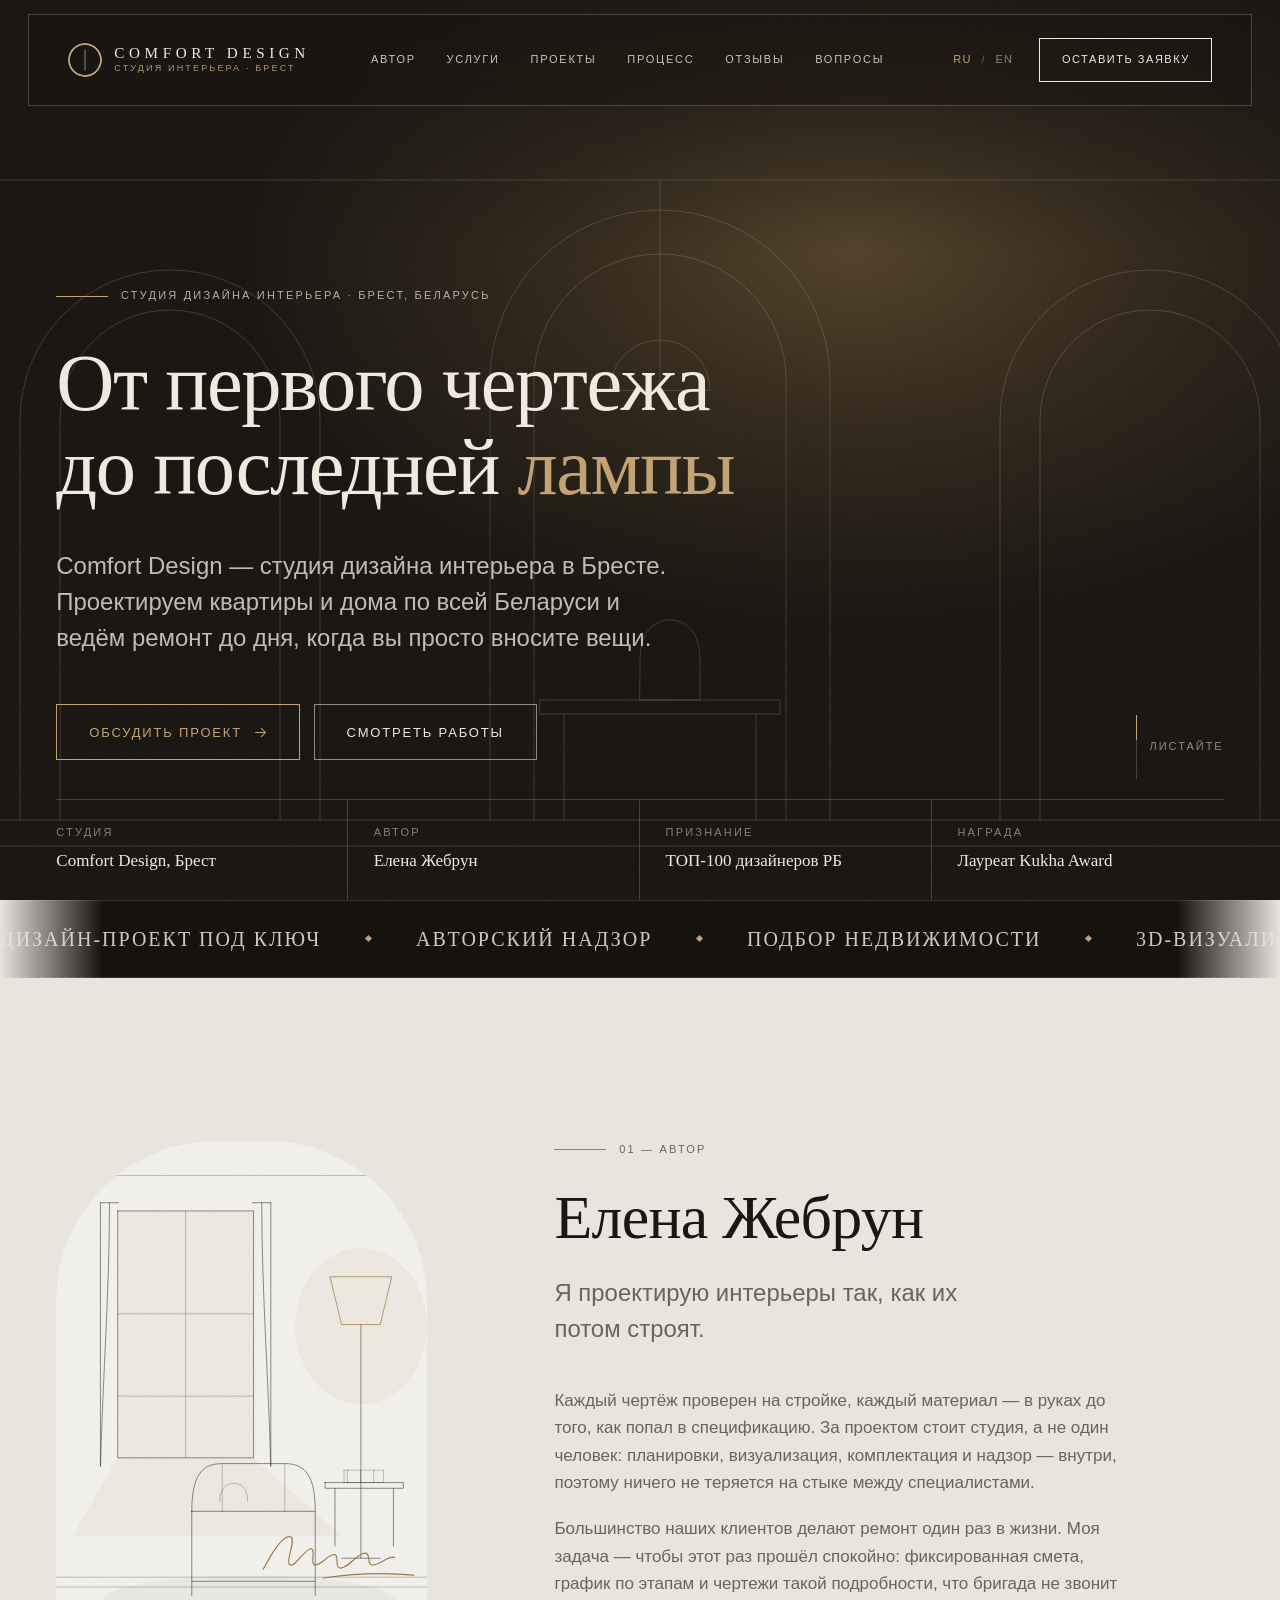
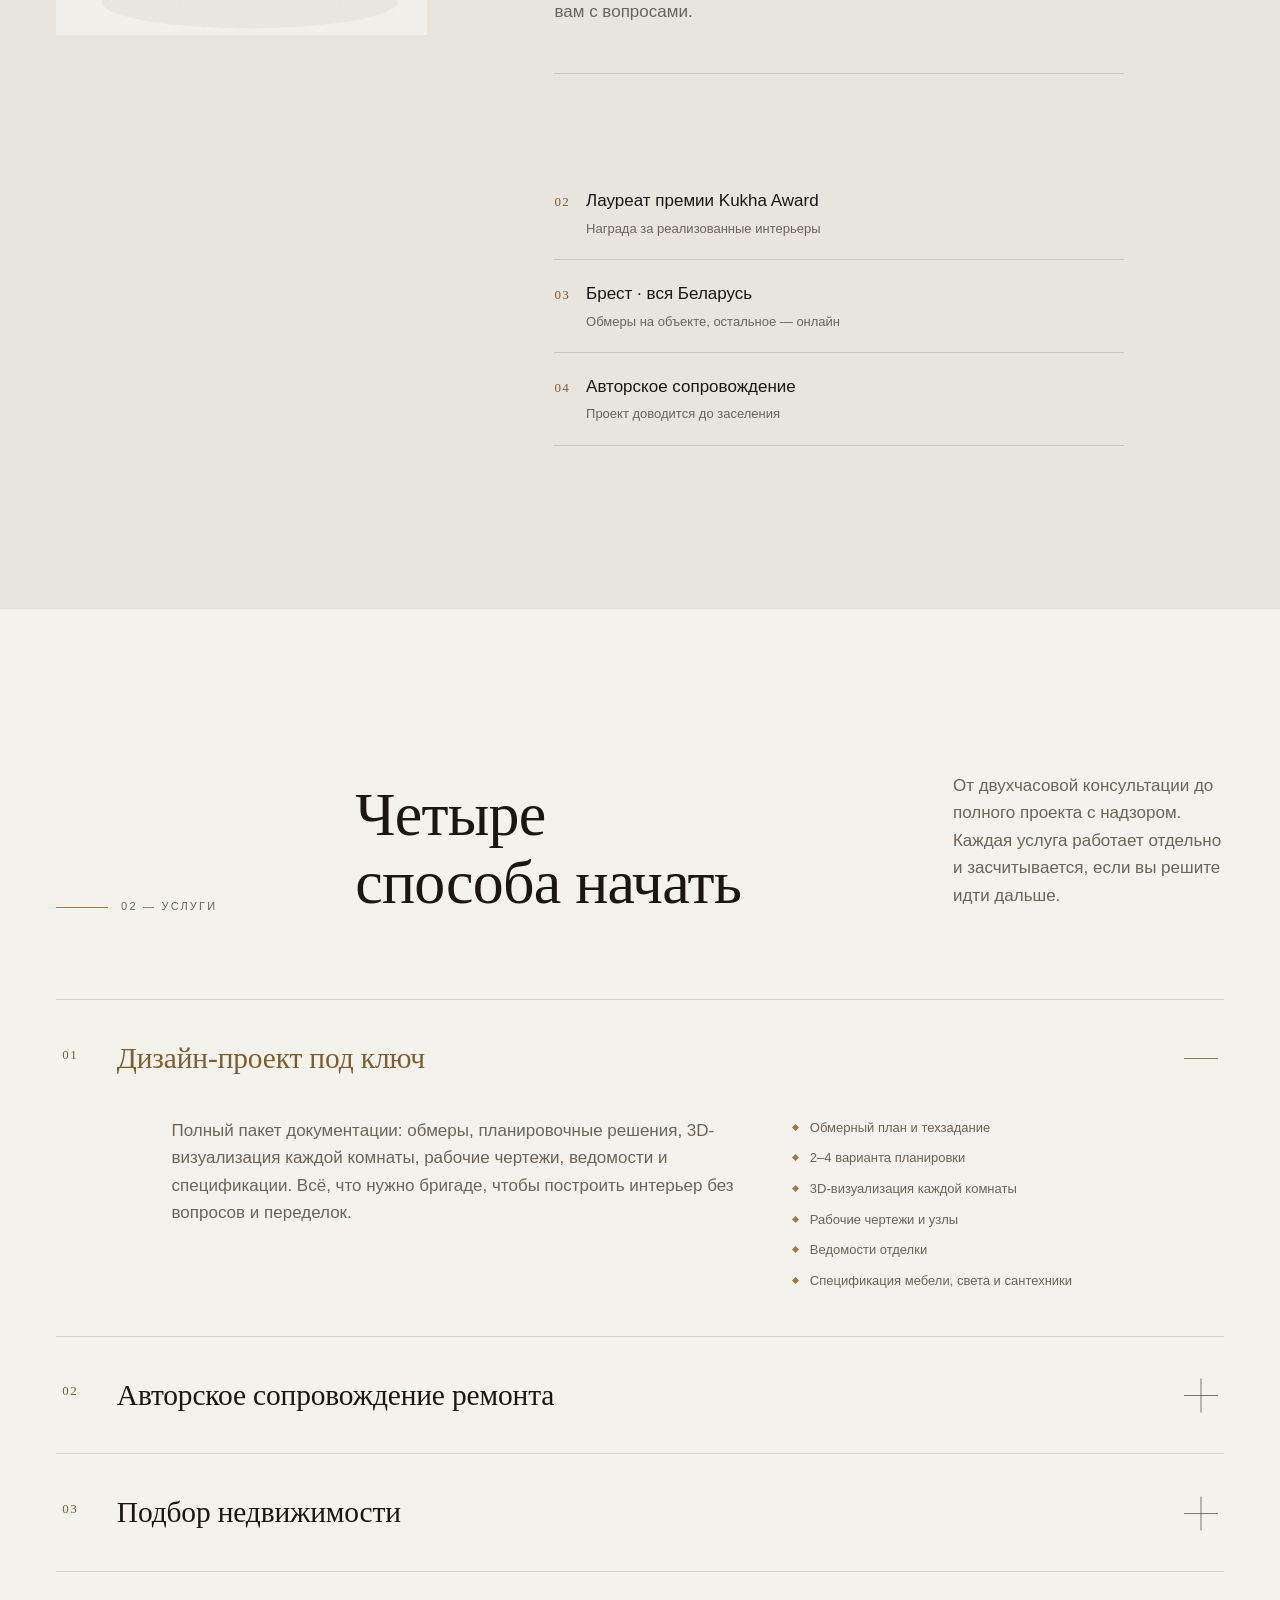
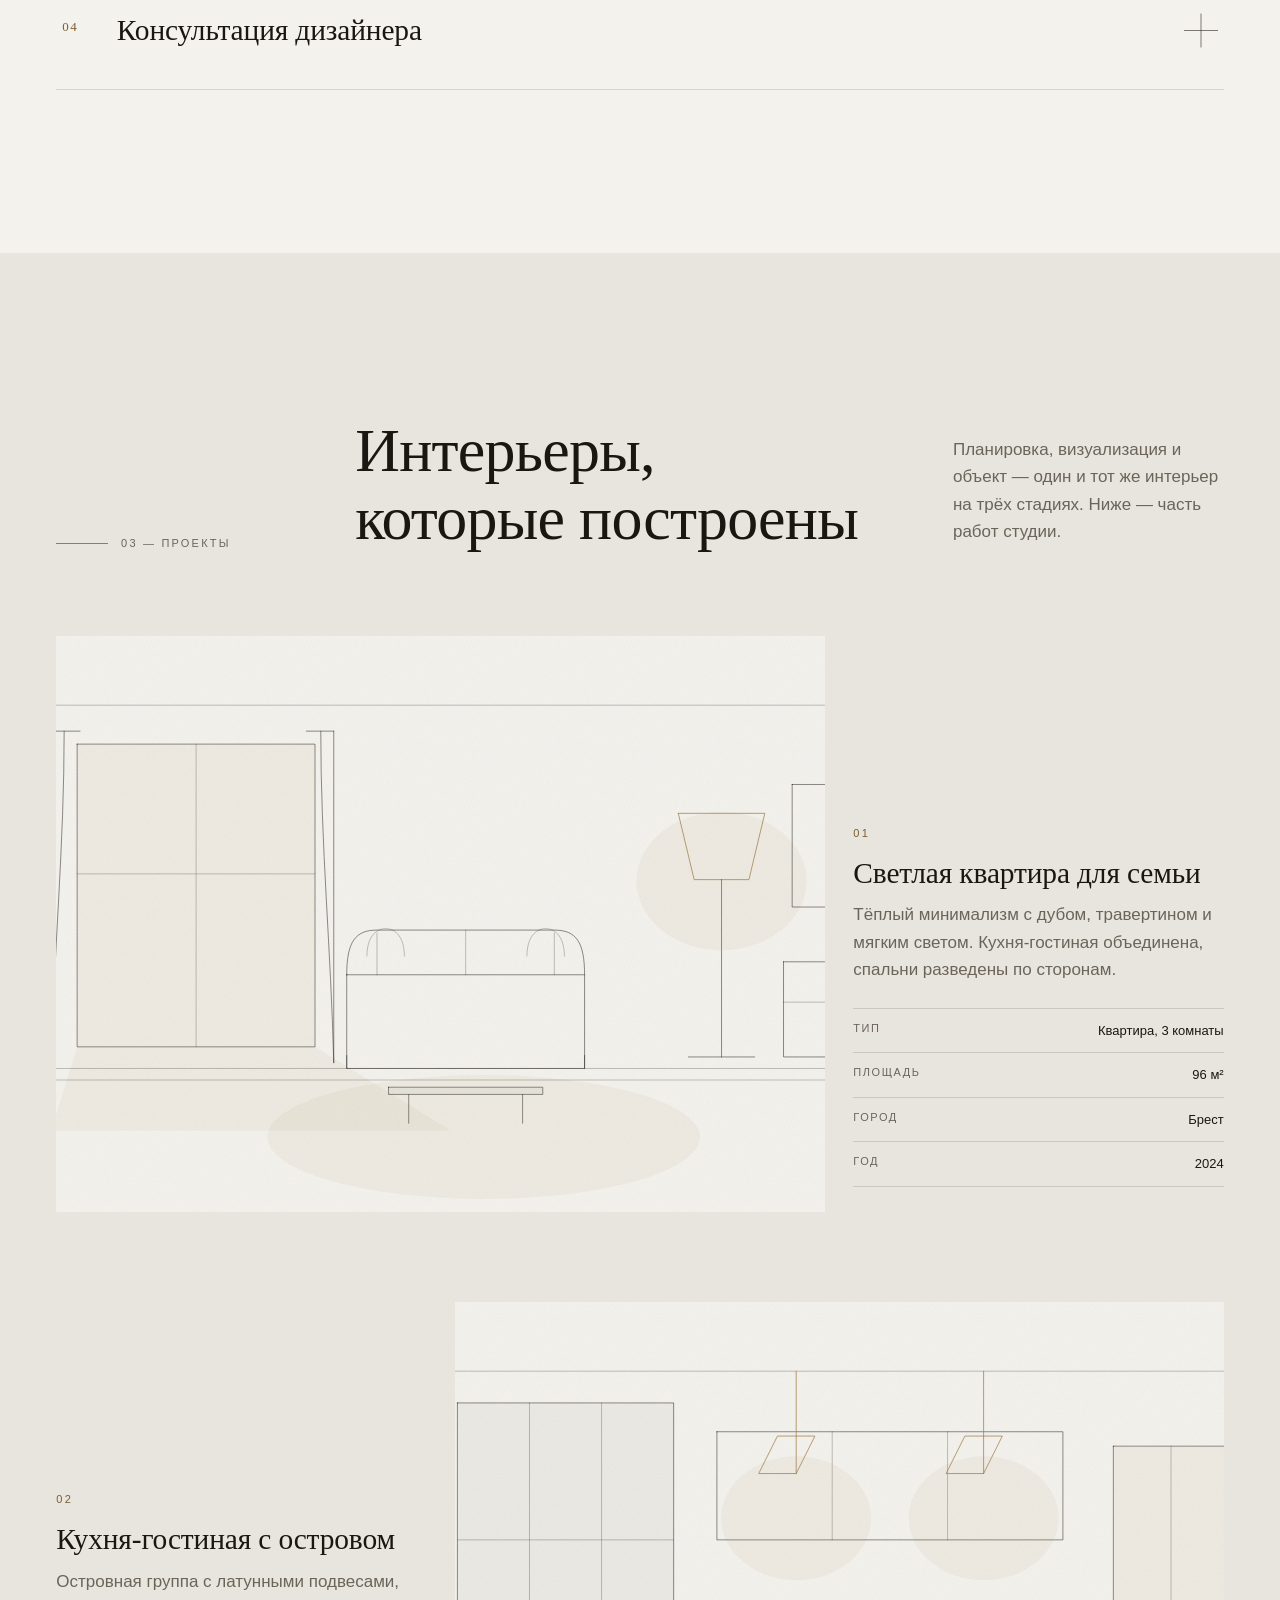
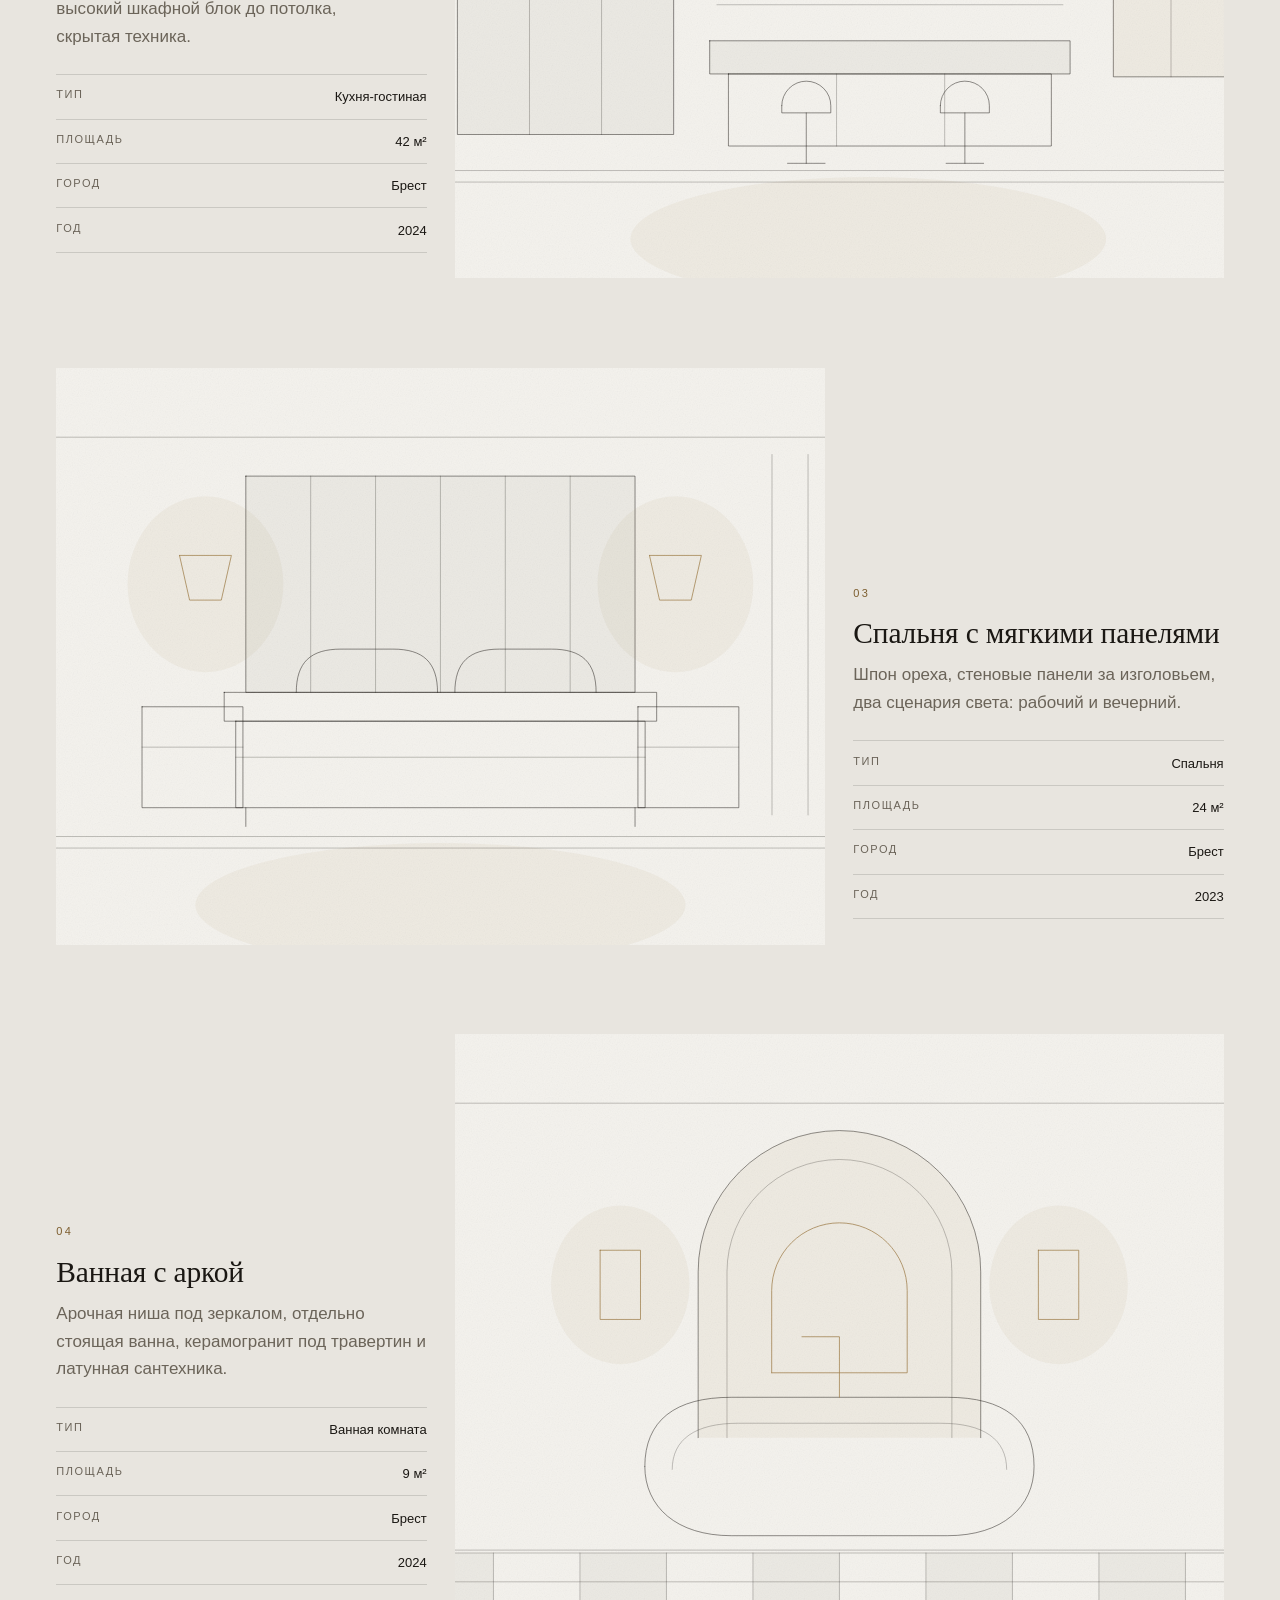
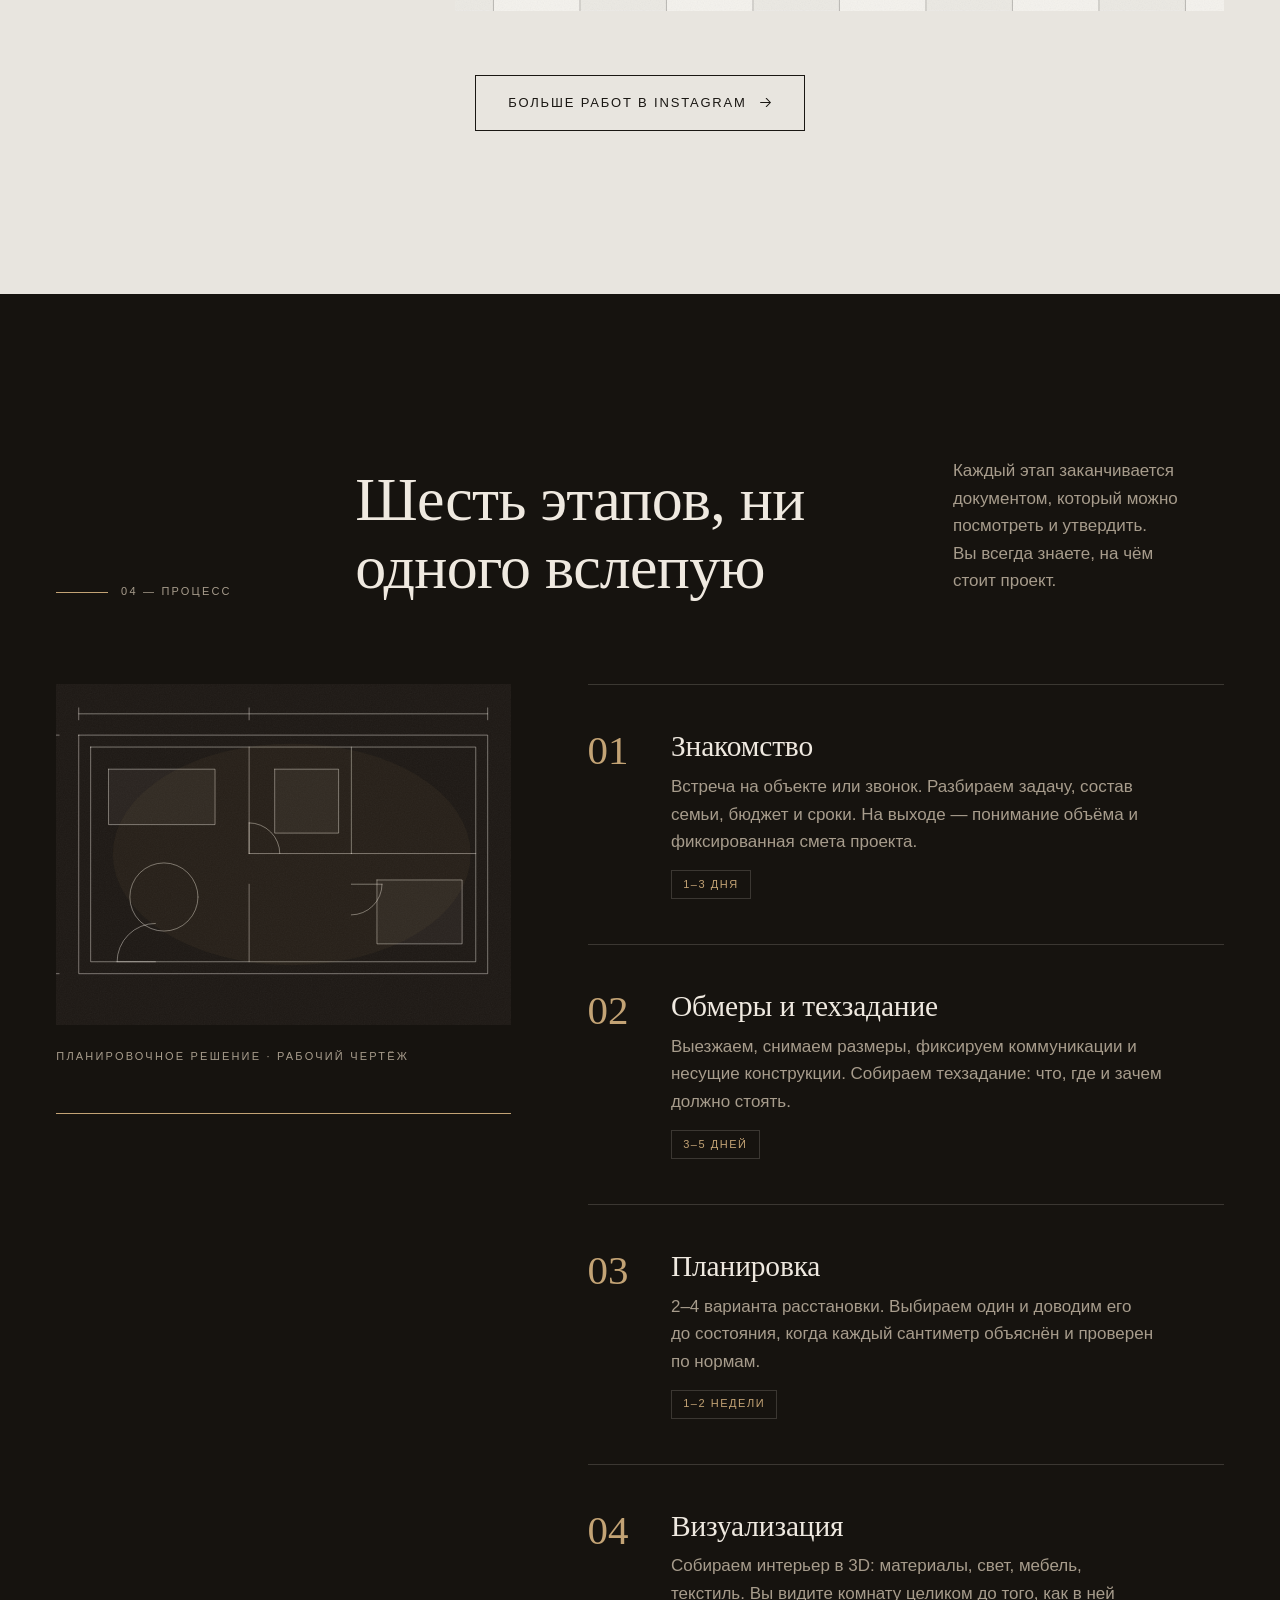
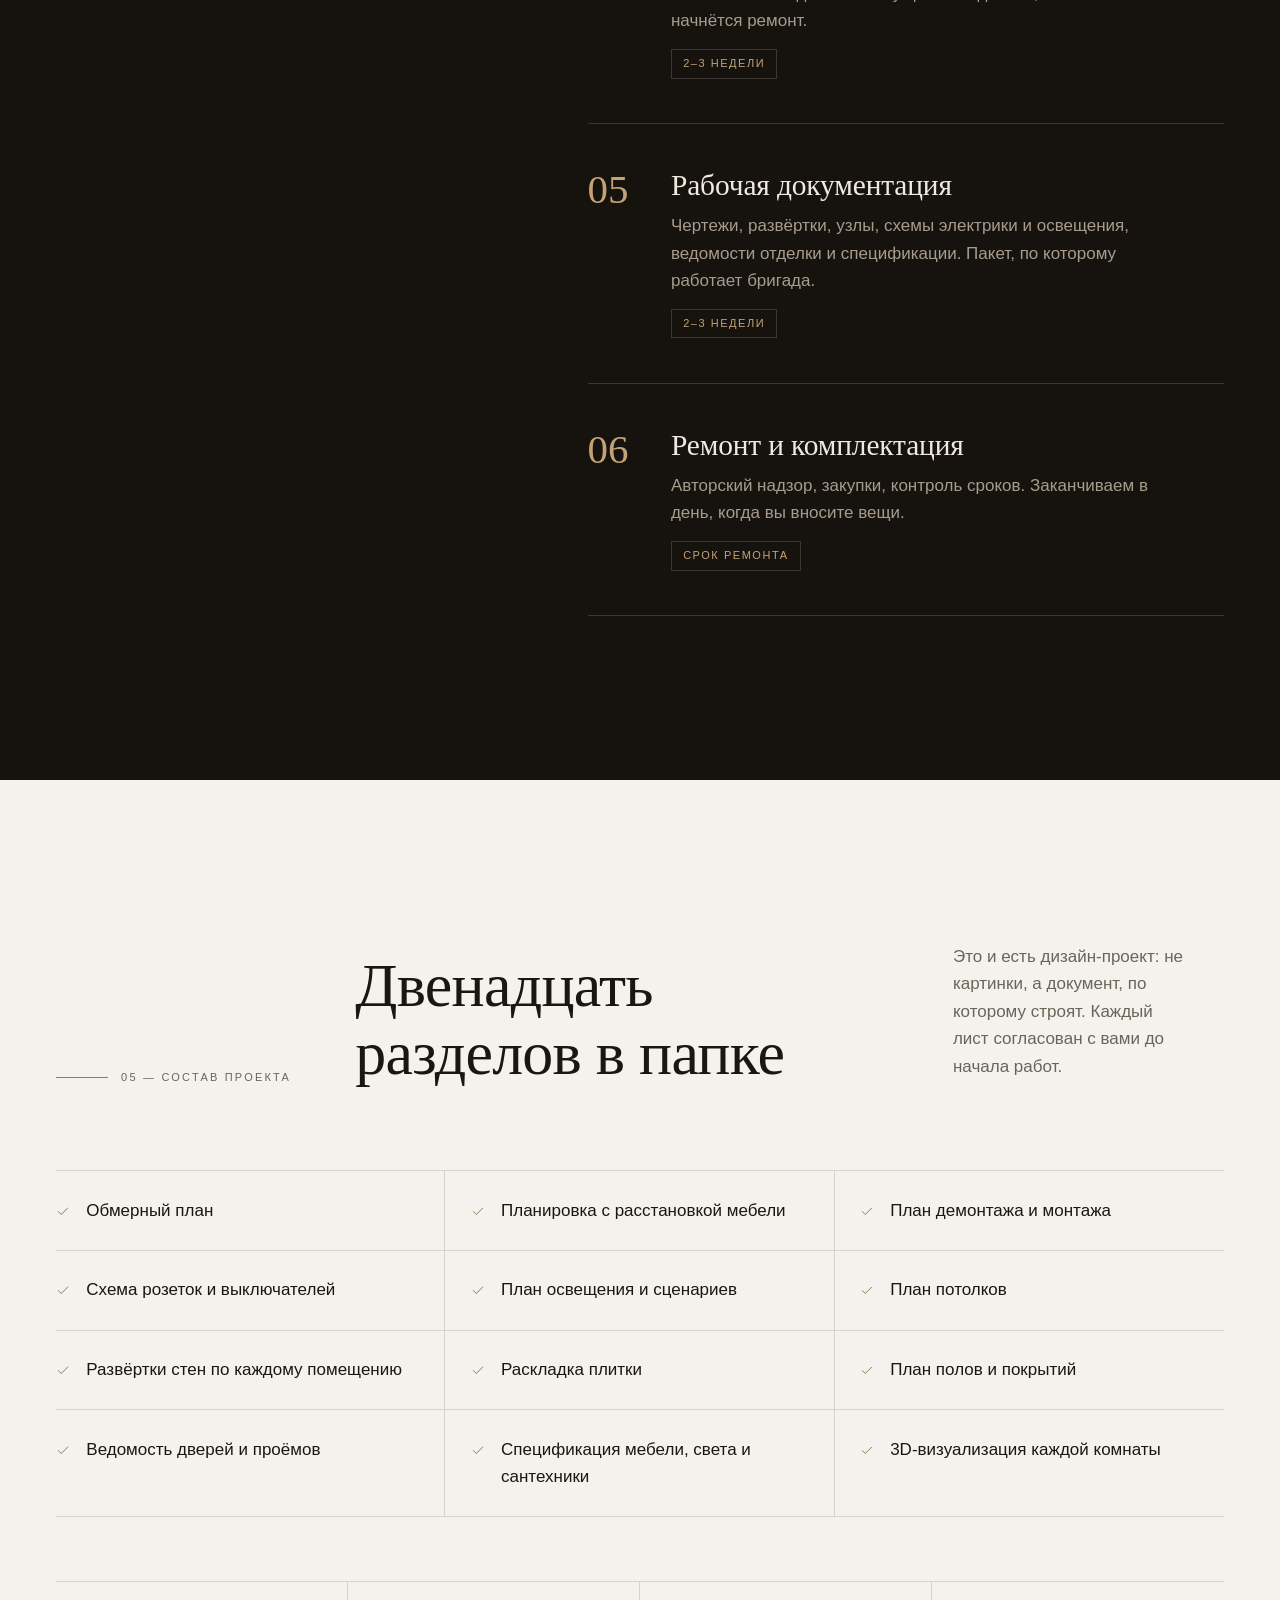
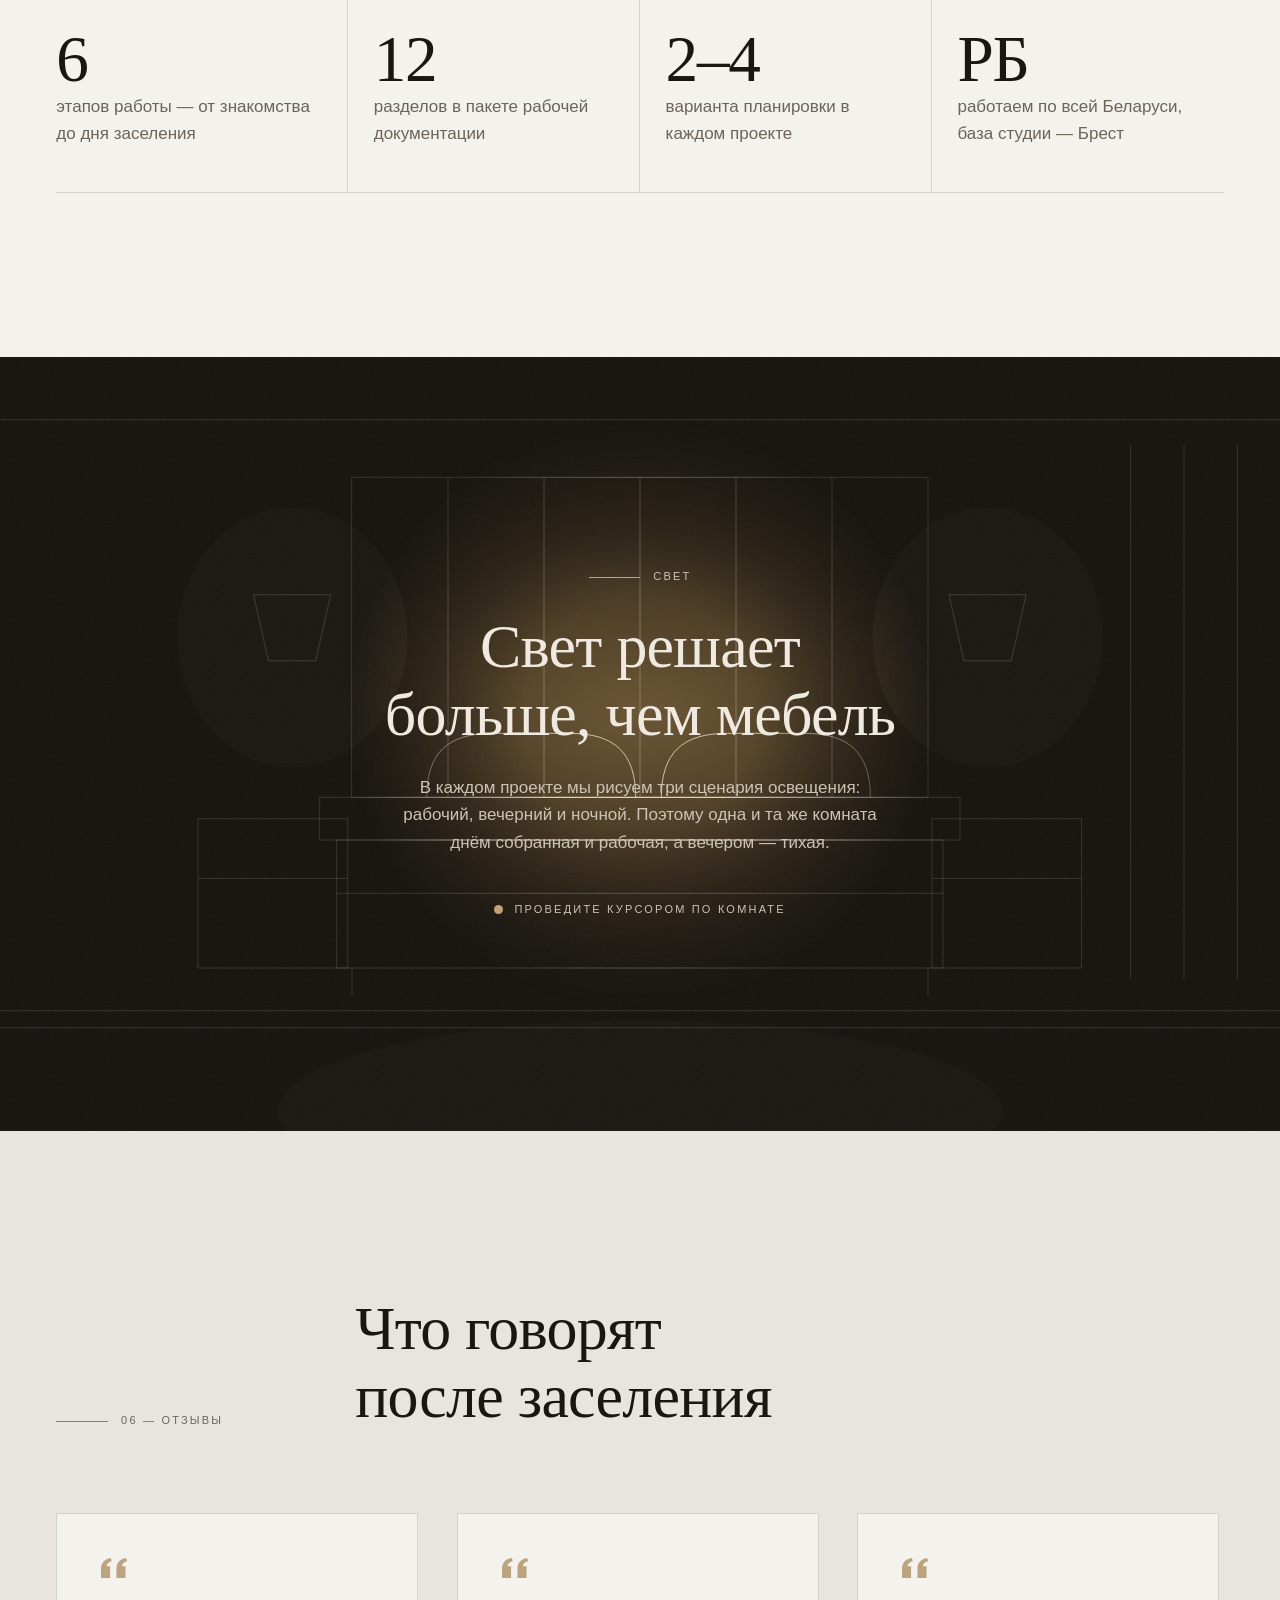
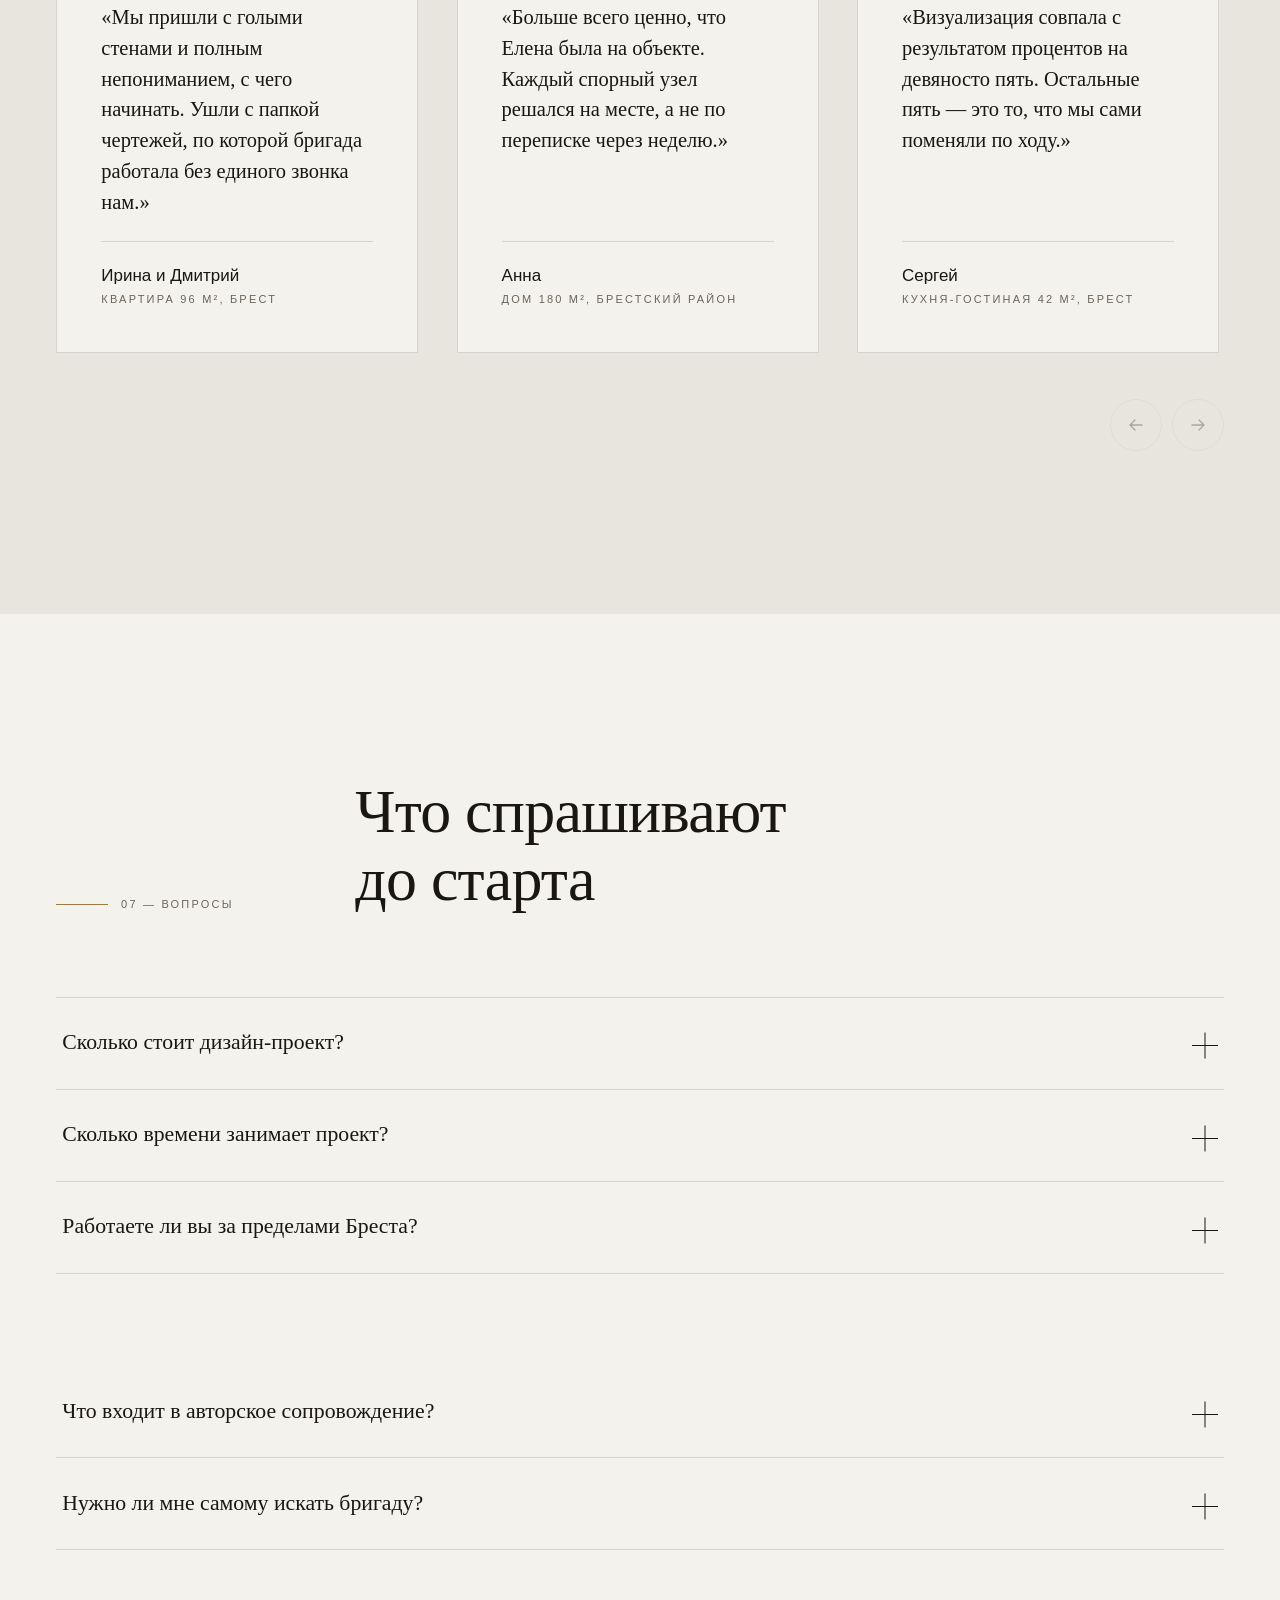
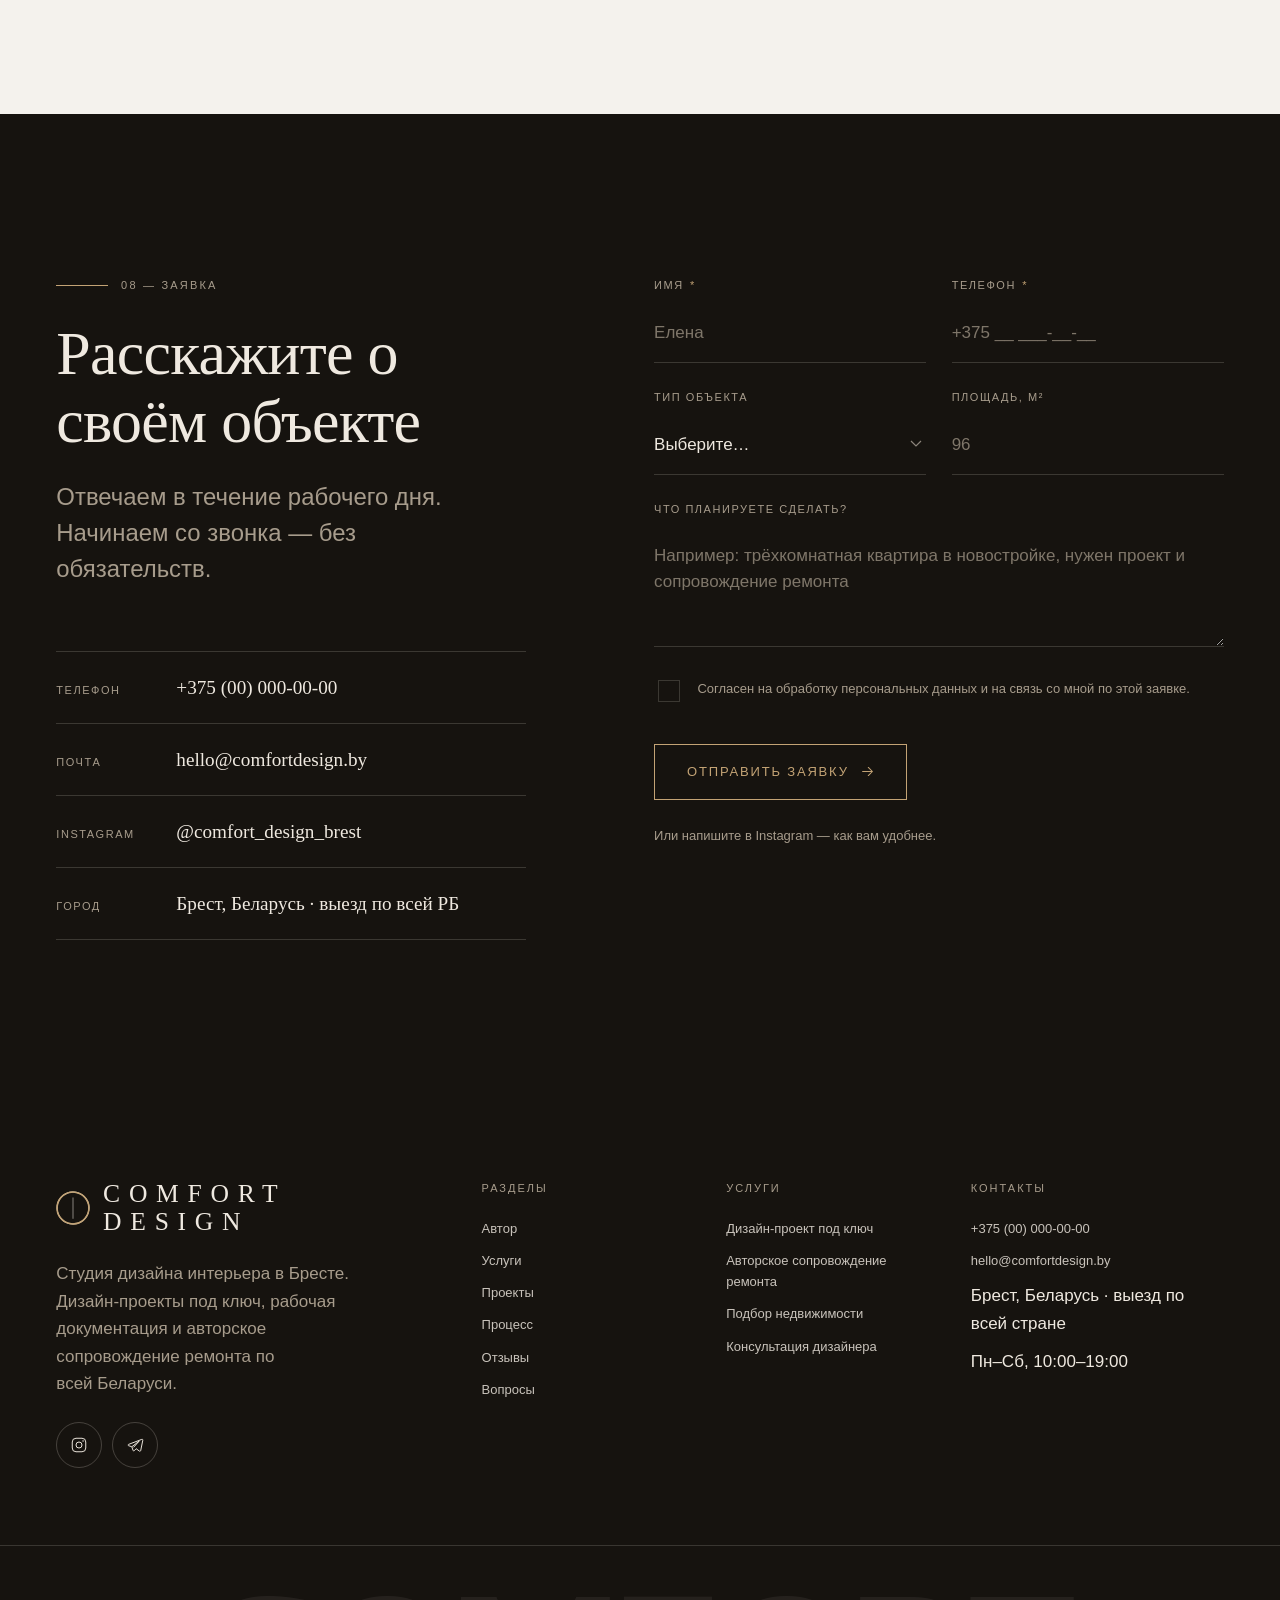
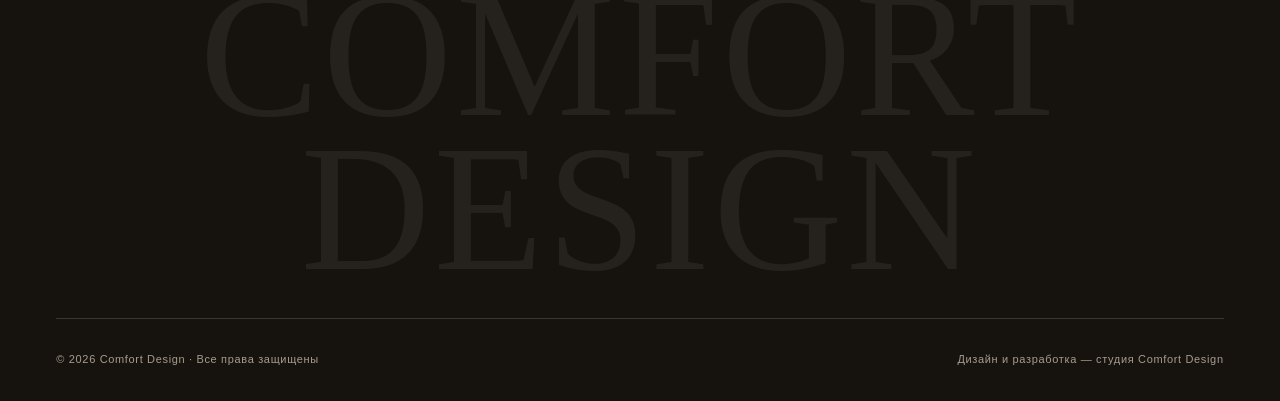
==== commit 2bc19796: "Remove wheel-driven scrolling; pause looping decor off-screen The weighted wheel scrolling went. My " ====
--- a/comfort-design/index.html
+++ b/comfort-design/index.html
@@ -82,7 +82,7 @@
 </div>
 </div>
 <main id="main">
-<section class="hero" id="top">
+<section class="hero" id="top" data-anim>
 <div class="hero__bg"><svg class="hero__draft" viewBox="0 0 1600 900" preserveAspectRatio="xMidYMid slice" aria-hidden="true"><g fill="none" stroke="#efe9e0" stroke-opacity=".16" stroke-width="1" stroke-linecap="round"><path d="M180 820V420a150 150 0 0 1 300 0v400"/><path d="M220 820V420a110 110 0 0 1 220 0v400"/><path d="M650 820V380a170 170 0 0 1 340 0v440"/><path d="M694 820V380a126 126 0 0 1 252 0v440"/><path d="M1160 820V420a150 150 0 0 1 300 0v400"/><path d="M1200 820V420a110 110 0 0 1 220 0v400"/><path d="M0 820h1600M0 846h1600M0 180h1600"/><path d="M700 700h240v14H700zM724 714v106M916 714v106"/><path d="M800 660c0-28 14-40 30-40s30 12 30 40v40h-60z"/><path d="M820 180v210M770 390a50 50 0 0 1 100 0z"/></g></svg><img class="hero__img" src="assets/img/hero.jpg" alt="" loading="eager" fetchpriority="high" decoding="async"><span class="hero__wash" aria-hidden="true"></span><span class="hero__vig" aria-hidden="true"></span></div>
 <div class="shell shell--wide hero__body">
 <p class="eyebrow hero__eyebrow" data-i18n="hero.eyebrow">Студия дизайна интерьера · Брест, Беларусь</p>
@@ -100,7 +100,7 @@
 <div class="scrollcue" aria-hidden="true"><span class="scrollcue__bar"></span><span data-i18n="hero.scroll">Листайте</span></div>
 </div>
 </section>
-<div class="marq" aria-label="Услуги студии"><div class="marq__track"><div class="marq__set"><span class="marq__i" data-i18n="mq.0">Дизайн-проект под ключ</span><span class="marq__i" data-i18n="mq.1">Авторский надзор</span><span class="marq__i" data-i18n="mq.2">Подбор недвижимости</span><span class="marq__i" data-i18n="mq.3">3D-визуализация</span><span class="marq__i" data-i18n="mq.4">Рабочие чертежи</span><span class="marq__i" data-i18n="mq.5">Комплектация</span><span class="marq__i" data-i18n="mq.6">Консультации</span></div><div class="marq__set" aria-hidden="true"><span class="marq__i">Дизайн-проект под ключ</span><span class="marq__i">Авторский надзор</span><span class="marq__i">Подбор недвижимости</span><span class="marq__i">3D-визуализация</span><span class="marq__i">Рабочие чертежи</span><span class="marq__i">Комплектация</span><span class="marq__i">Консультации</span></div></div></div>
+<div class="marq" data-anim aria-label="Услуги студии"><div class="marq__track"><div class="marq__set"><span class="marq__i" data-i18n="mq.0">Дизайн-проект под ключ</span><span class="marq__i" data-i18n="mq.1">Авторский надзор</span><span class="marq__i" data-i18n="mq.2">Подбор недвижимости</span><span class="marq__i" data-i18n="mq.3">3D-визуализация</span><span class="marq__i" data-i18n="mq.4">Рабочие чертежи</span><span class="marq__i" data-i18n="mq.5">Комплектация</span><span class="marq__i" data-i18n="mq.6">Консультации</span></div><div class="marq__set" aria-hidden="true"><span class="marq__i">Дизайн-проект под ключ</span><span class="marq__i">Авторский надзор</span><span class="marq__i">Подбор недвижимости</span><span class="marq__i">3D-визуализация</span><span class="marq__i">Рабочие чертежи</span><span class="marq__i">Комплектация</span><span class="marq__i">Консультации</span></div></div></div>
 <section class="section" id="about" data-nav-theme="light">
 <div class="shell">
 <div class="grid grid--12">
@@ -333,7 +333,7 @@
   <h2 class="section__title" data-reveal="up" style="--i:1" data-i18n="rev.h">Что говорят после заселения</h2>
 </div>
 <div class="quotes">
-<div class="quotes__track" id="quotesTrack" data-native-scroll tabindex="0" role="group" aria-label="Отзывы клиентов">
+<div class="quotes__track" id="quotesTrack" tabindex="0" role="group" aria-label="Отзывы клиентов">
   <figure class="quote" data-reveal="up" style="--i:0"><svg class="quote__m" viewBox="0 0 26 20" aria-hidden="true"><path d="M0 20V11C0 4.9 3.6.8 9.8 0l.9 3.2C7.3 4 5.6 5.8 5.6 8.2h3.5V20H0zm15.4 0v-9c0-6.1 3.6-10.2 9.8-11l.9 3.2c-3.4.8-5.1 2.6-5.1 5h3.5V20h-9.1z"/></svg><blockquote class="quote__t" data-i18n="q.t0">«Мы пришли с голыми стенами и полным непониманием, с чего начинать. Ушли с папкой чертежей, по которой бригада работала без единого звонка нам.»</blockquote><figcaption class="quote__a"><span class="quote__an" data-i18n="q.n0">Ирина и Дмитрий</span><span class="micro" data-i18n="q.m0">Квартира 96 м², Брест</span></figcaption></figure>
   <figure class="quote" data-reveal="up" style="--i:1"><svg class="quote__m" viewBox="0 0 26 20" aria-hidden="true"><path d="M0 20V11C0 4.9 3.6.8 9.8 0l.9 3.2C7.3 4 5.6 5.8 5.6 8.2h3.5V20H0zm15.4 0v-9c0-6.1 3.6-10.2 9.8-11l.9 3.2c-3.4.8-5.1 2.6-5.1 5h3.5V20h-9.1z"/></svg><blockquote class="quote__t" data-i18n="q.t1">«Больше всего ценно, что Елена была на объекте. Каждый спорный узел решался на месте, а не по переписке через неделю.»</blockquote><figcaption class="quote__a"><span class="quote__an" data-i18n="q.n1">Анна</span><span class="micro" data-i18n="q.m1">Дом 180 м², Брестский район</span></figcaption></figure>
   <figure class="quote" data-reveal="up" style="--i:2"><svg class="quote__m" viewBox="0 0 26 20" aria-hidden="true"><path d="M0 20V11C0 4.9 3.6.8 9.8 0l.9 3.2C7.3 4 5.6 5.8 5.6 8.2h3.5V20H0zm15.4 0v-9c0-6.1 3.6-10.2 9.8-11l.9 3.2c-3.4.8-5.1 2.6-5.1 5h3.5V20h-9.1z"/></svg><blockquote class="quote__t" data-i18n="q.t2">«Визуализация совпала с результатом процентов на девяносто пять. Остальные пять — это то, что мы сами поменяли по ходу.»</blockquote><figcaption class="quote__a"><span class="quote__an" data-i18n="q.n2">Сергей</span><span class="micro" data-i18n="q.m2">Кухня-гостиная 42 м², Брест</span></figcaption></figure>
--- a/comfort-design/assets/css/style.css
+++ b/comfort-design/assets/css/style.css
@@ -361,9 +361,9 @@
 .frame__in::after{
   content:"";position:absolute;inset:0;z-index:2;pointer-events:none;
   background-image:var(--grain);
-  opacity:.5;mix-blend-mode:multiply;
-}
-.t-dusk .frame__in::after{mix-blend-mode:overlay;opacity:.35}
+  opacity:.3;
+}
+.t-dusk .frame__in::after{opacity:.16}
 
 /* caption / title block */
 .frame-cap{
@@ -434,12 +434,14 @@
   --bar-bd:transparent;
   --hdr-fg:var(--ink);
 }
-.hdr.is-solid .hdr__bar{box-shadow:0 1px 0 var(--rule-soft)}
+.hdr.is-solid .hdr__bar{
+  box-shadow:0 1px 0 var(--rule-soft);
+  -webkit-backdrop-filter:none;backdrop-filter:none;
+}
 .hdr.is-solid.is-dusk{
   --bar-bg:color-mix(in srgb,var(--graphite) 92%,transparent);
   --hdr-fg:#efe9e0;
 }
-.hdr.is-hidden{translate:0 -101%}
 @media (prefers-reduced-motion:reduce){.hdr{transition:none}}
 
 .hdr .shell{padding-inline:clamp(1rem,3vw,2.75rem)}
@@ -455,9 +457,8 @@
   stroke:var(--brass-lt);stroke-width:1.5;
   stroke-dasharray:96;stroke-dashoffset:0;
   transform-origin:50% 50%;
-  animation:spin 22s linear infinite;
-}
-@keyframes spin{to{rotate:360deg}}
+  rotate:-38deg;
+}
 .brand__name{
   font-family:var(--f-display);font-size:.95rem;
   letter-spacing:.3em;text-transform:uppercase;line-height:1.1;
@@ -610,7 +611,7 @@
 }
 .hero::after{
   content:"";position:absolute;inset:0;z-index:-1;pointer-events:none;
-  background-image:var(--grain);opacity:.28;mix-blend-mode:overlay;
+  background-image:var(--grain);opacity:.16;
 }
 .hero__vig{
   position:absolute;inset:0;z-index:-1;pointer-events:none;
@@ -760,12 +761,14 @@
 .marq__i::after{content:"";width:5px;height:5px;background:var(--brass-lt);rotate:45deg;flex:none}
 @keyframes marq{to{translate:-50% 0}}
 
+/* looping decoration is paused while its section is off-screen */
+.anim-off,.anim-off *,.anim-off *::before,.anim-off *::after{animation-play-state:paused!important}
+
 /* ---------- 11. REVEALS ---------- */
 [data-reveal]{
   opacity:0;
   transition:opacity 1s var(--e-out),translate 1.1s var(--e-out),scale 1.4s var(--e-out);
   transition-delay:calc(var(--i,0) * 90ms);
-  will-change:opacity,transform;
 }
 [data-reveal="up"]{translate:0 2.5rem}
 [data-reveal="zoom"]{scale:1.035}
@@ -1306,7 +1309,7 @@
 .light__layer--lit .fill-warm{fill:#e8b468;fill-opacity:.15}
 .light__grain{
   position:absolute;inset:0;z-index:-1;pointer-events:none;
-  background-image:var(--grain);opacity:.3;mix-blend-mode:overlay;
+  background-image:var(--grain);opacity:.15;
 }
 .light__copy{position:relative;text-align:center;display:grid;justify-items:center;gap:clamp(1rem,2vw,1.6rem)}
 .light__copy .eyebrow{justify-content:center}
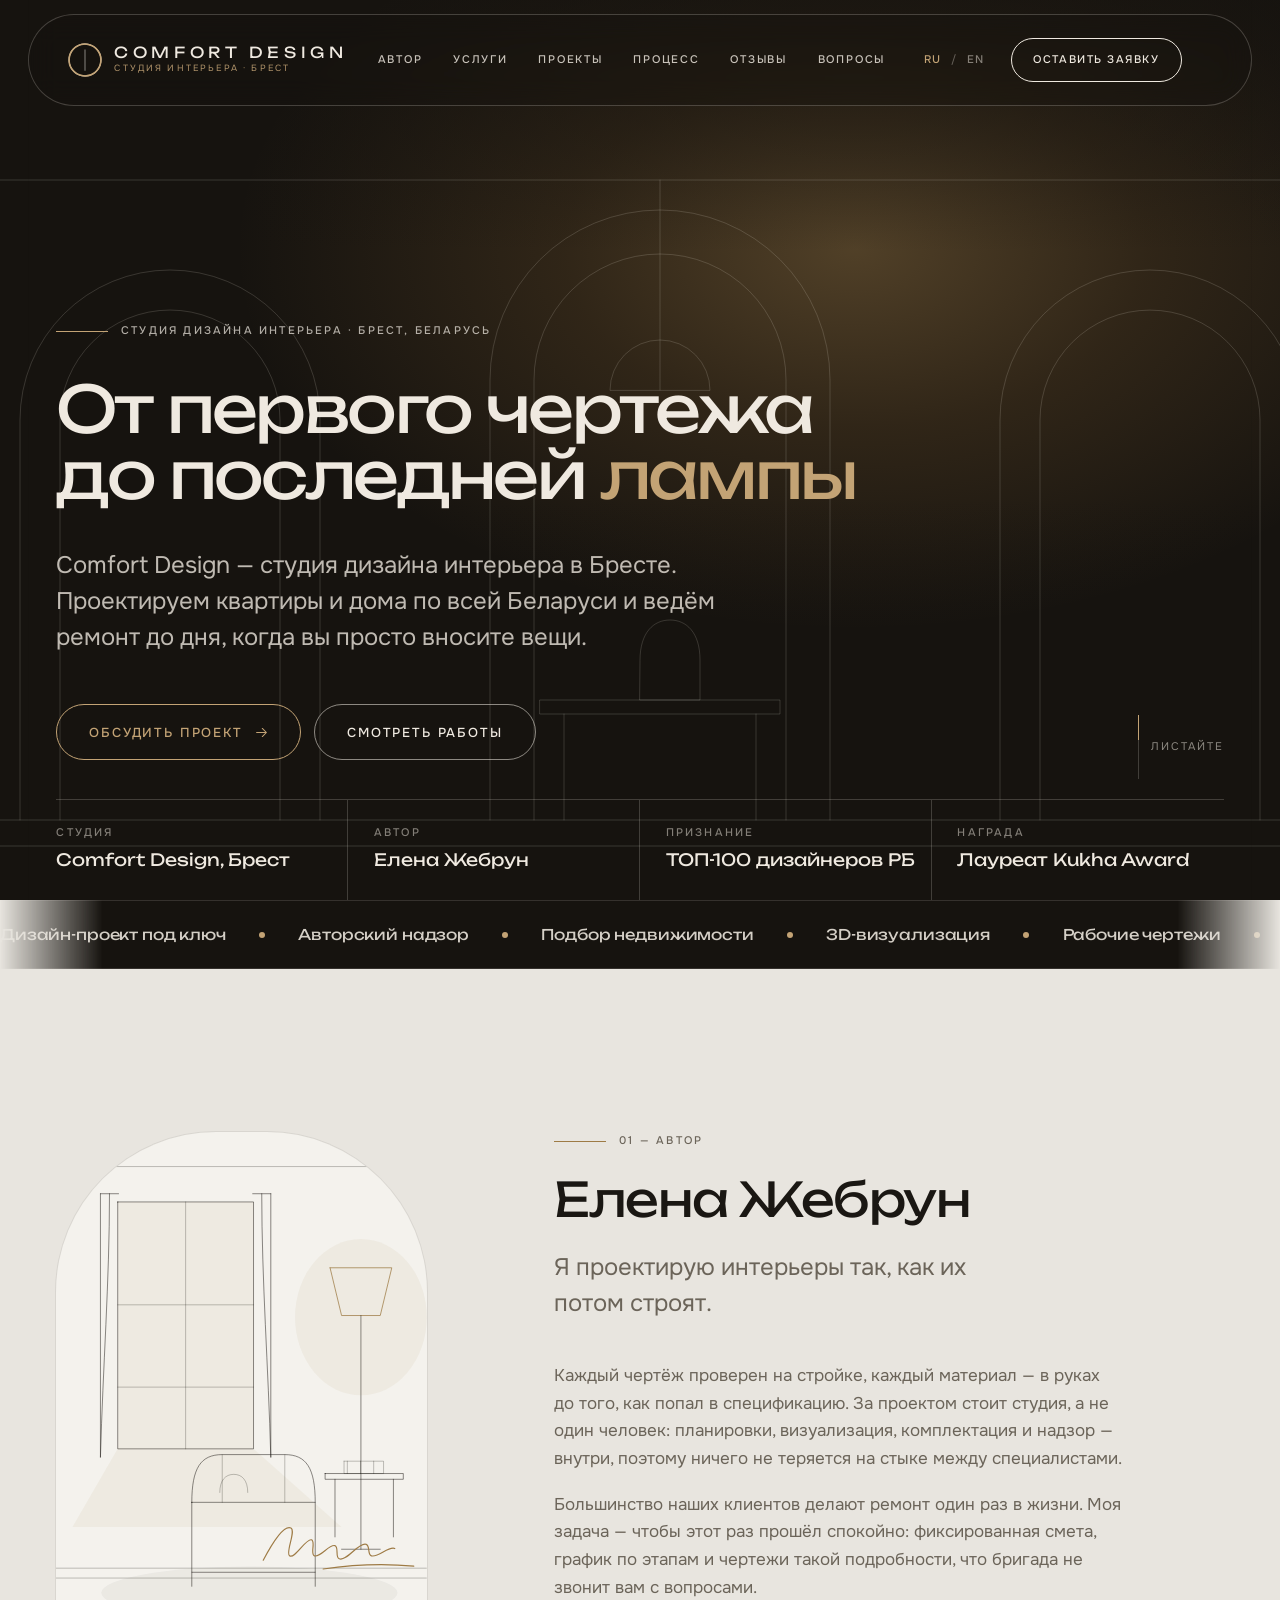
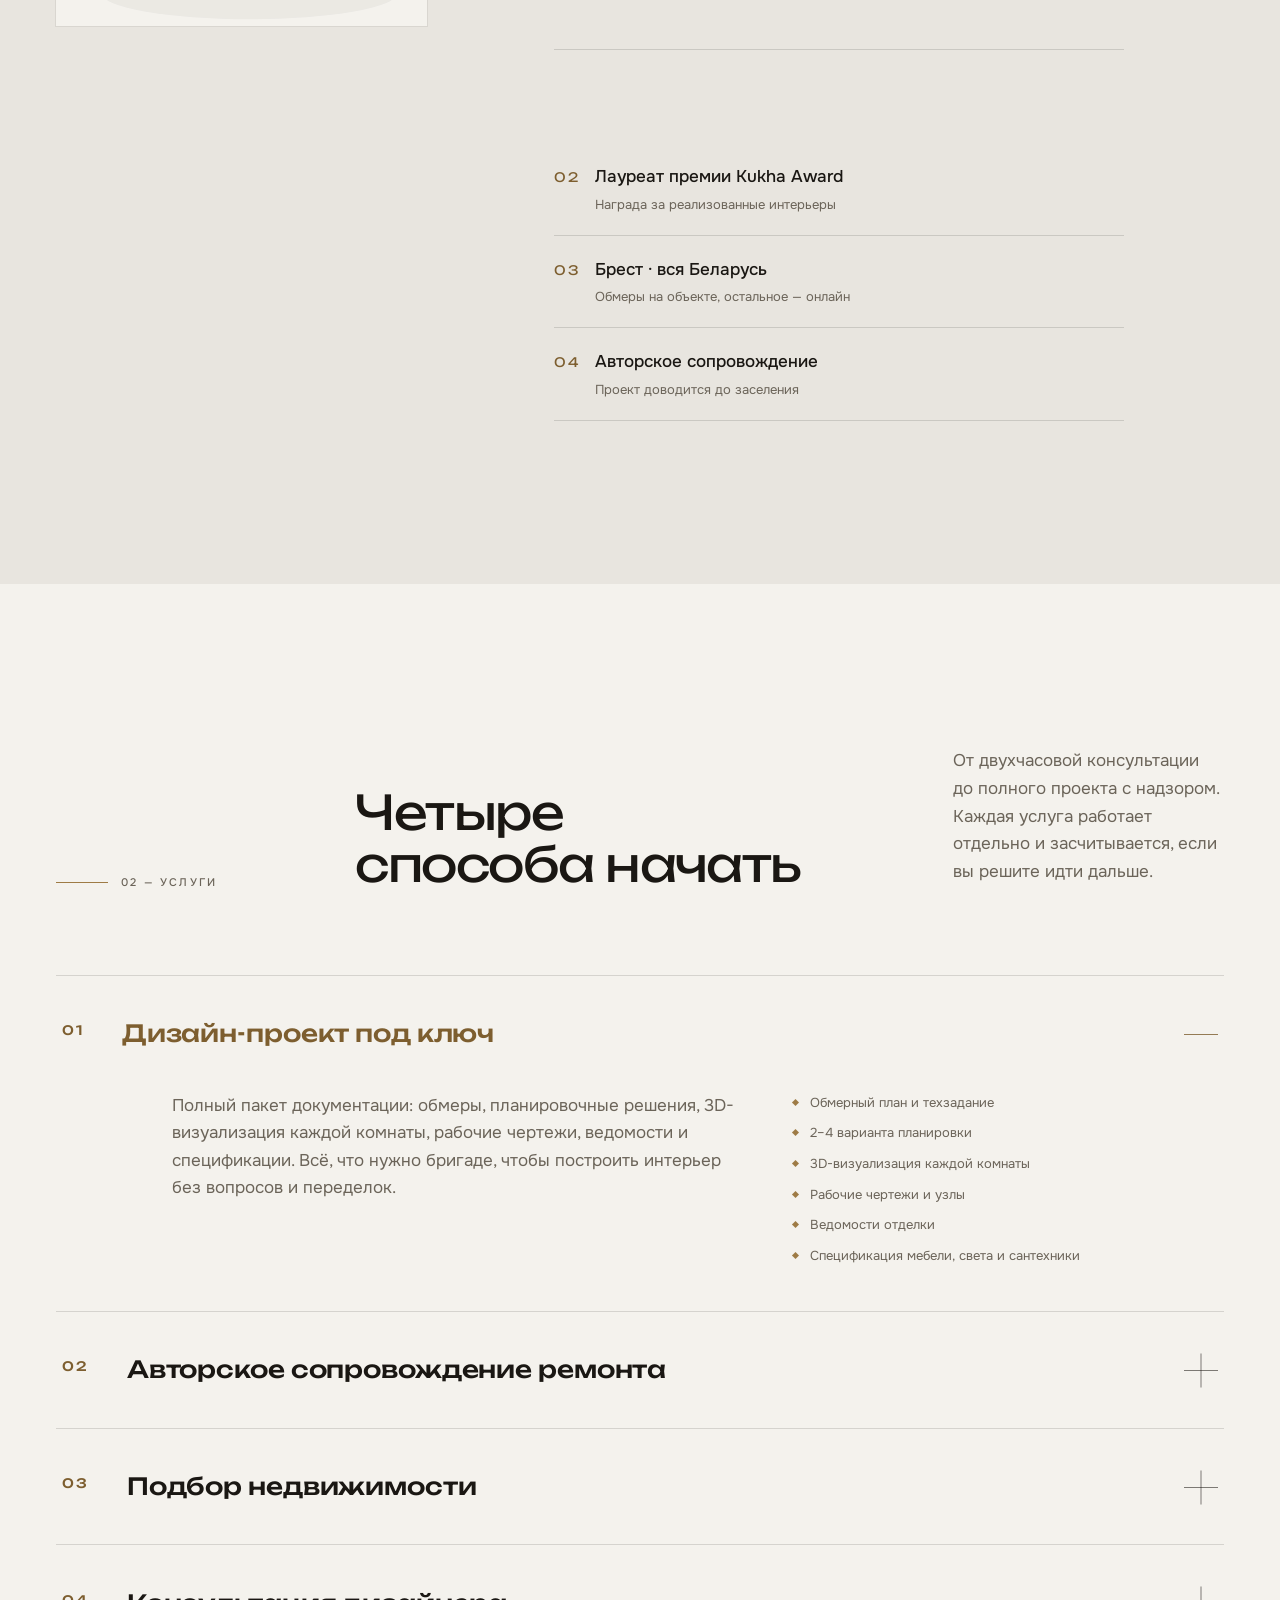
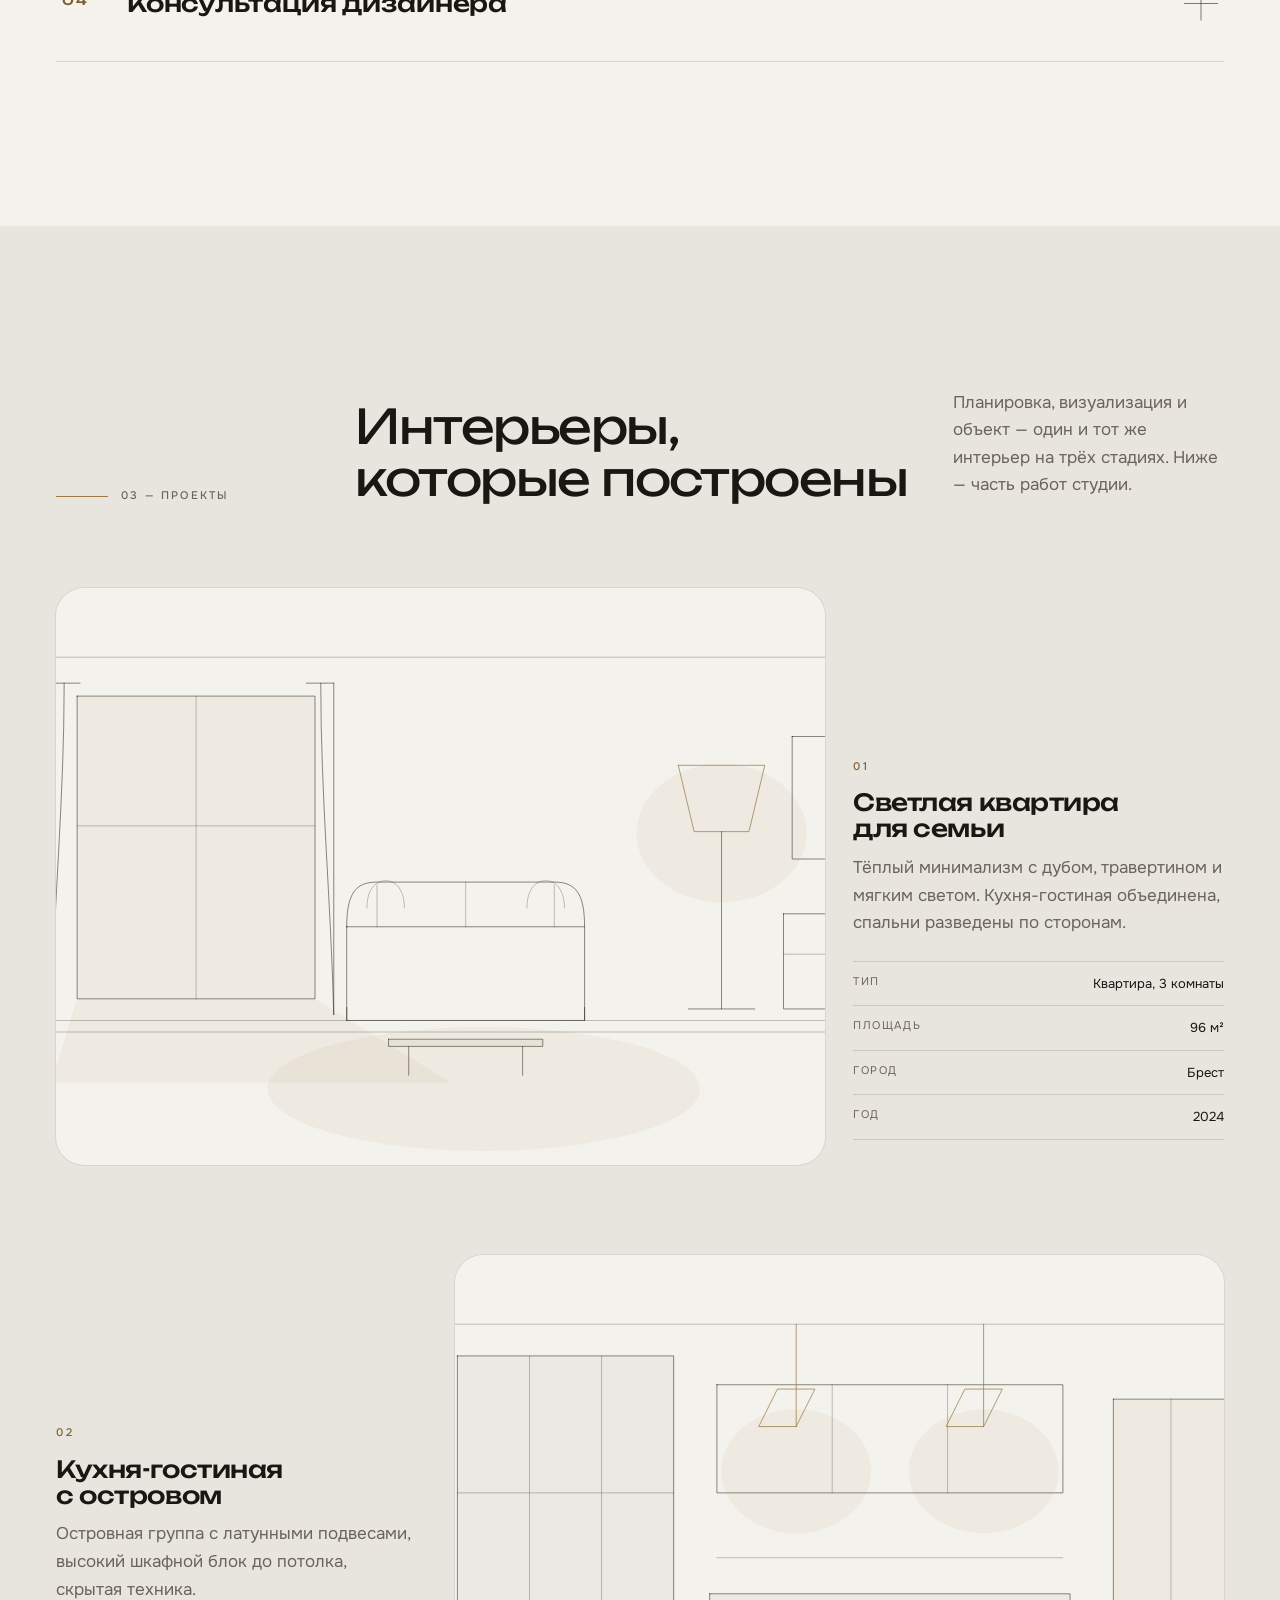
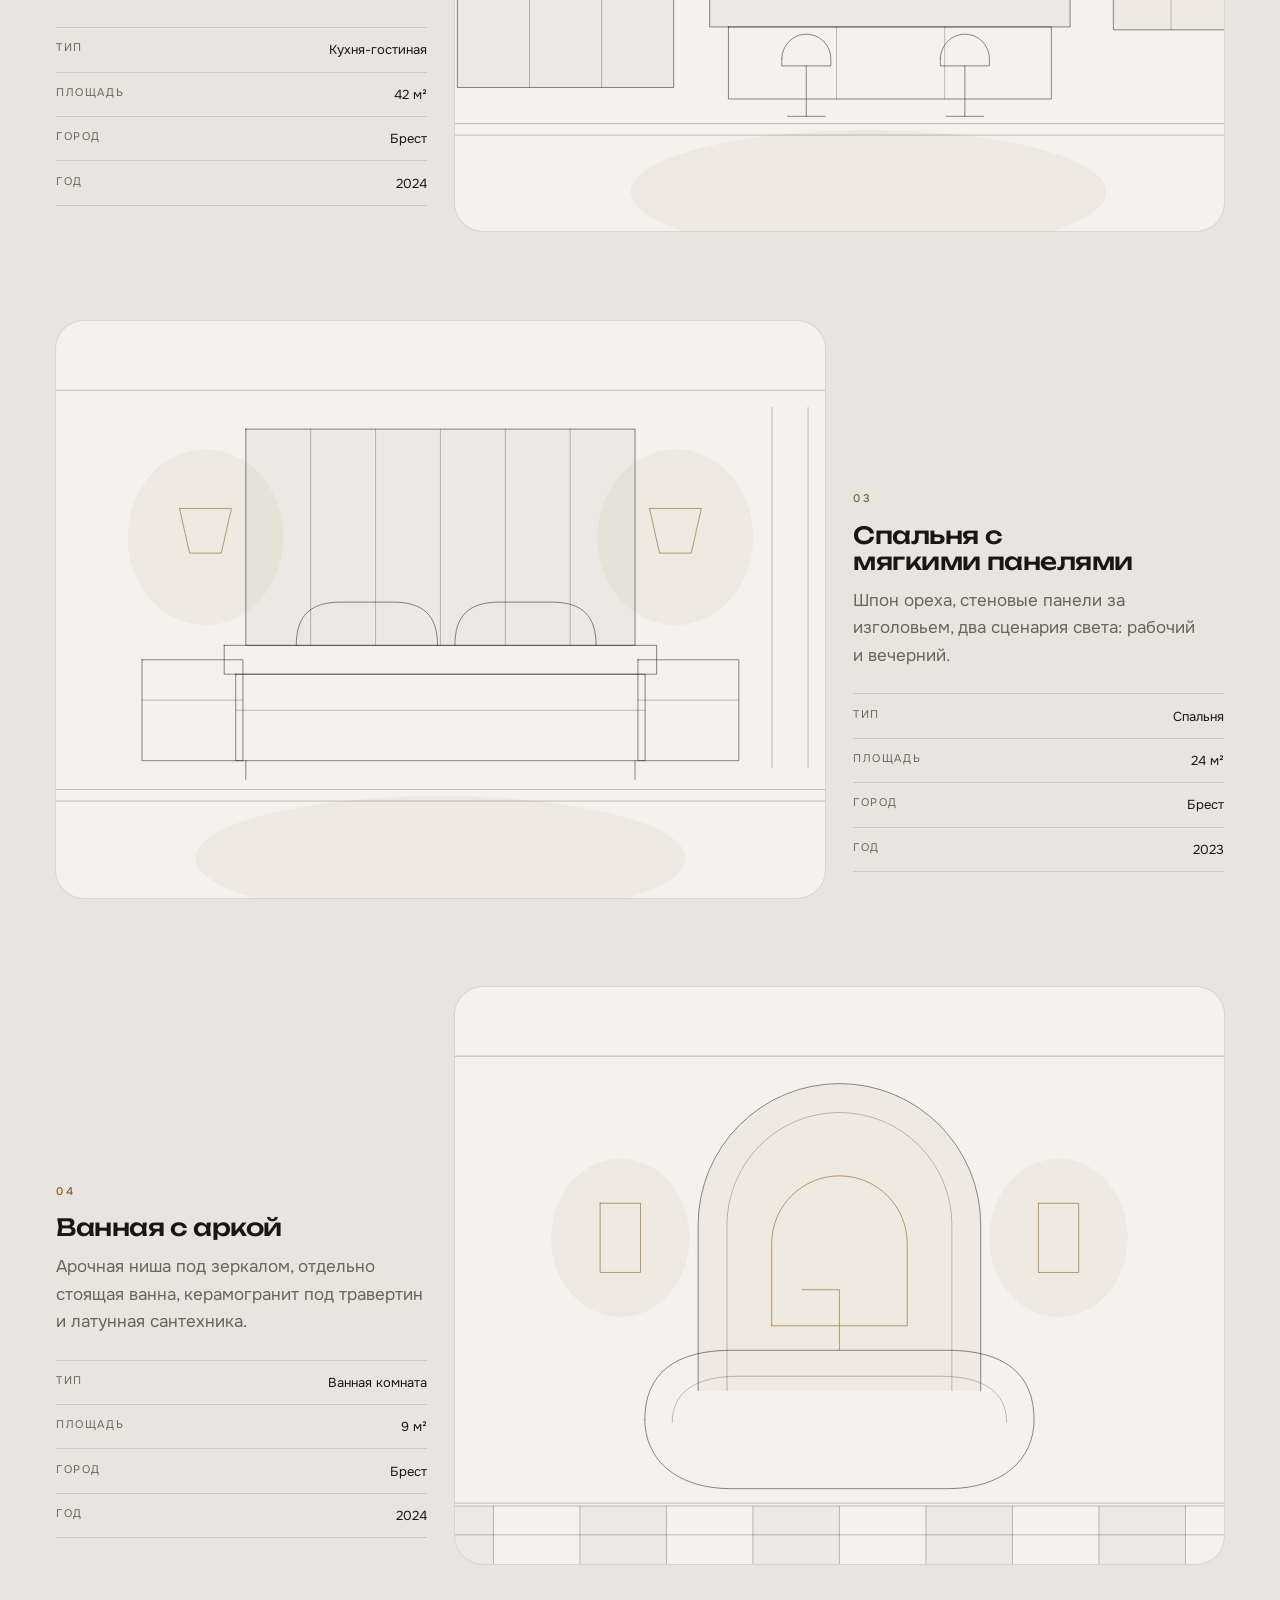
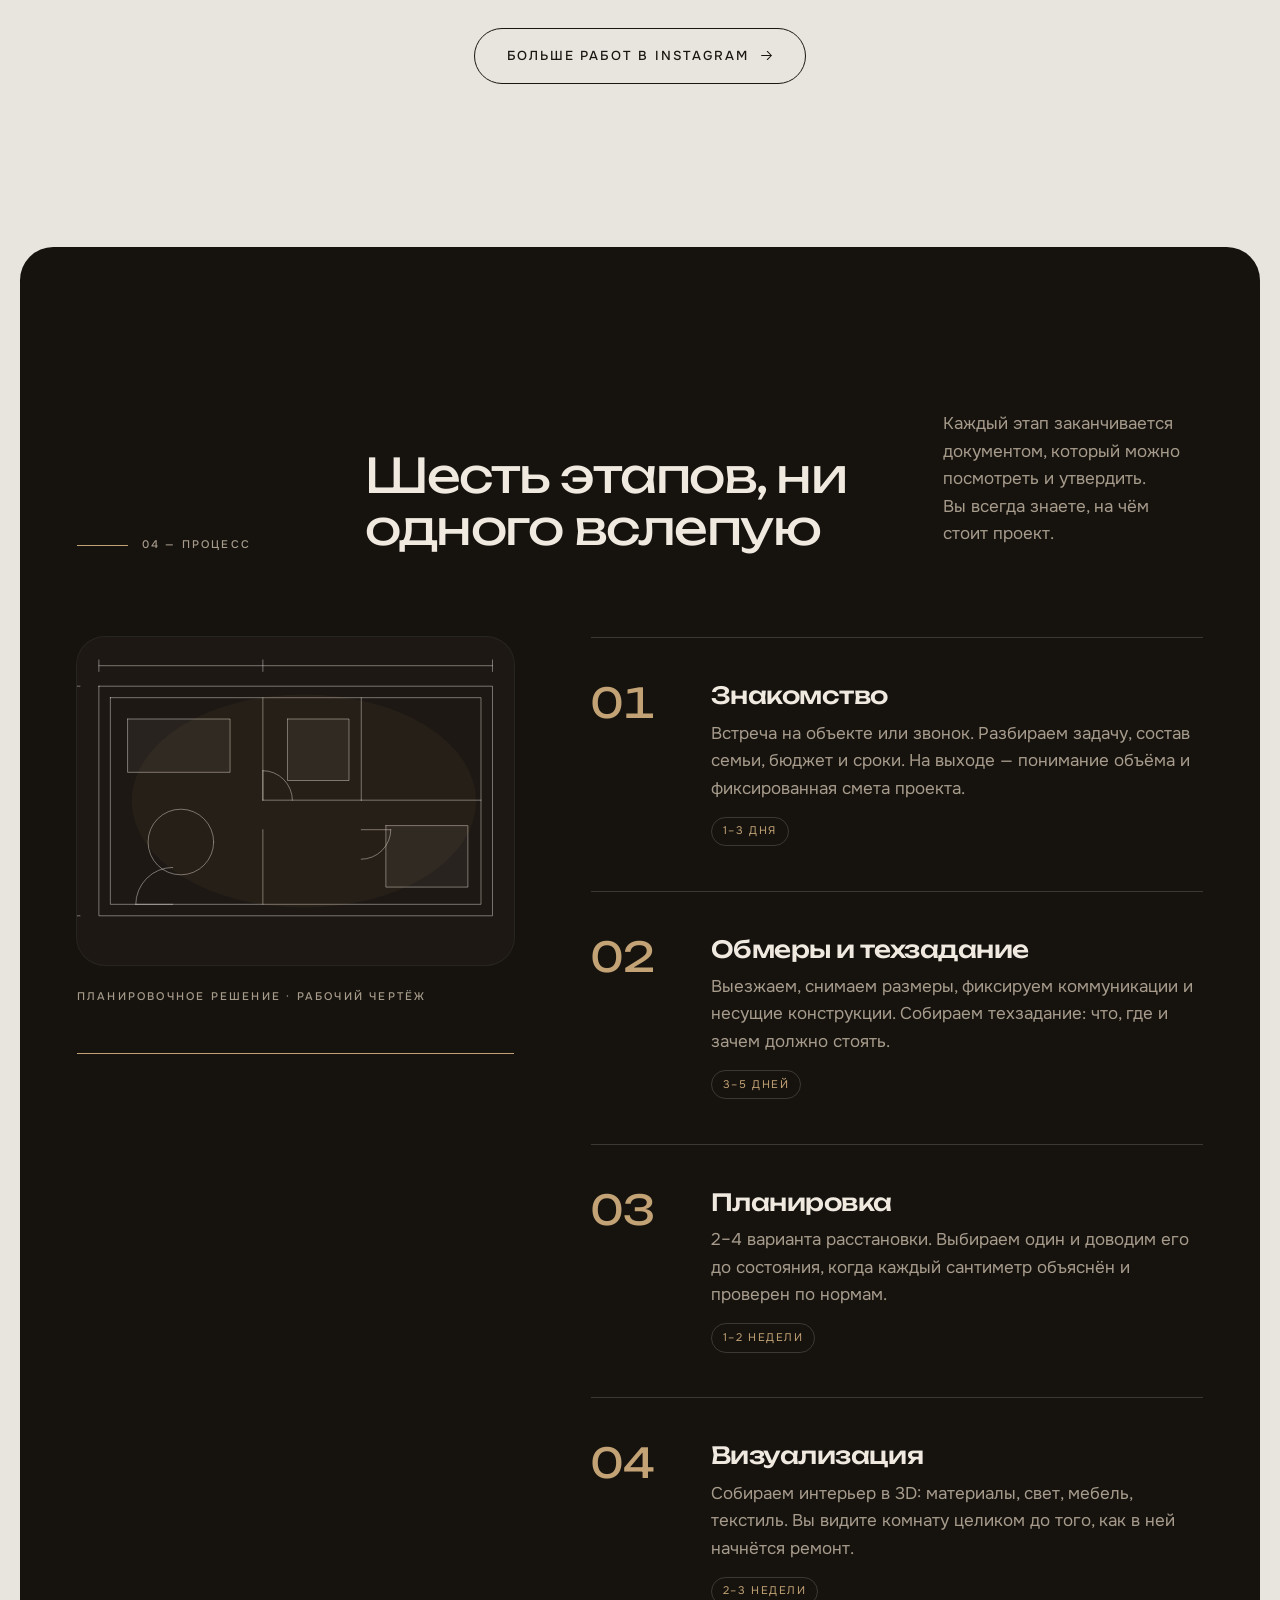
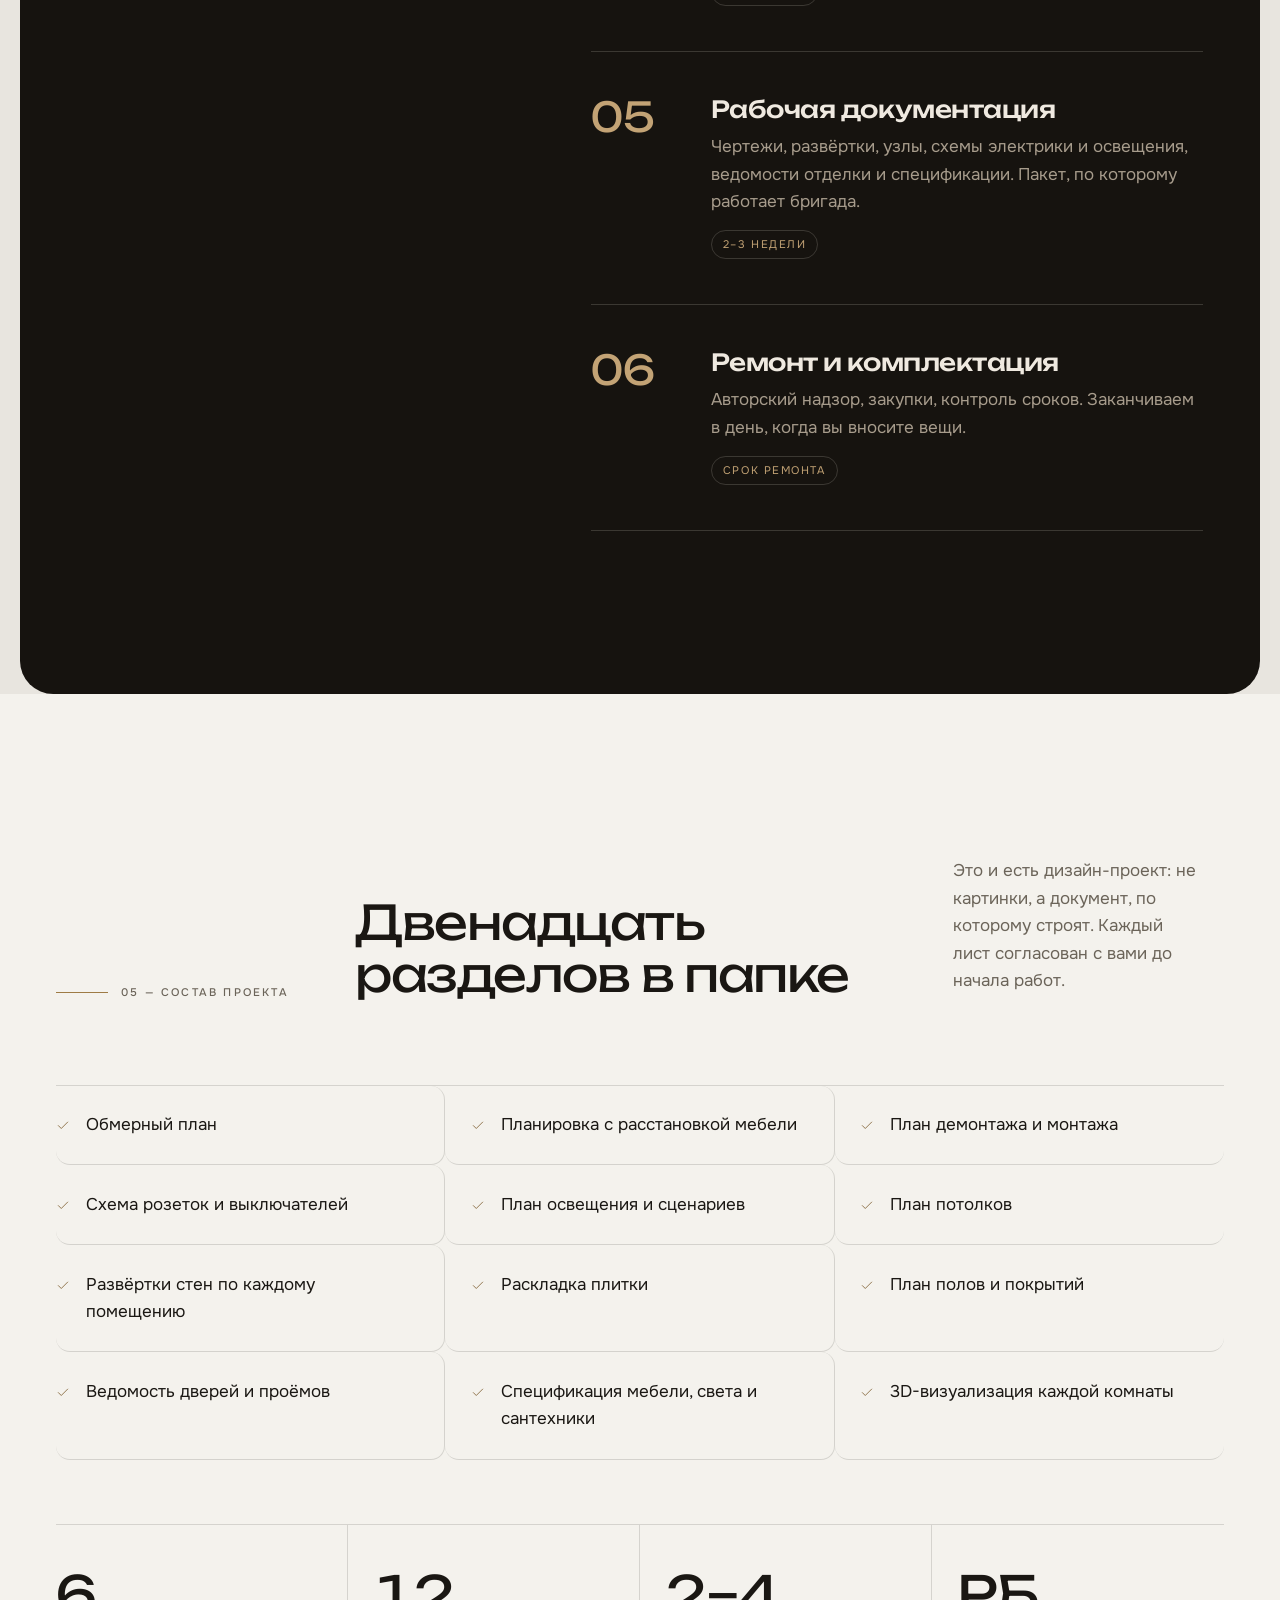
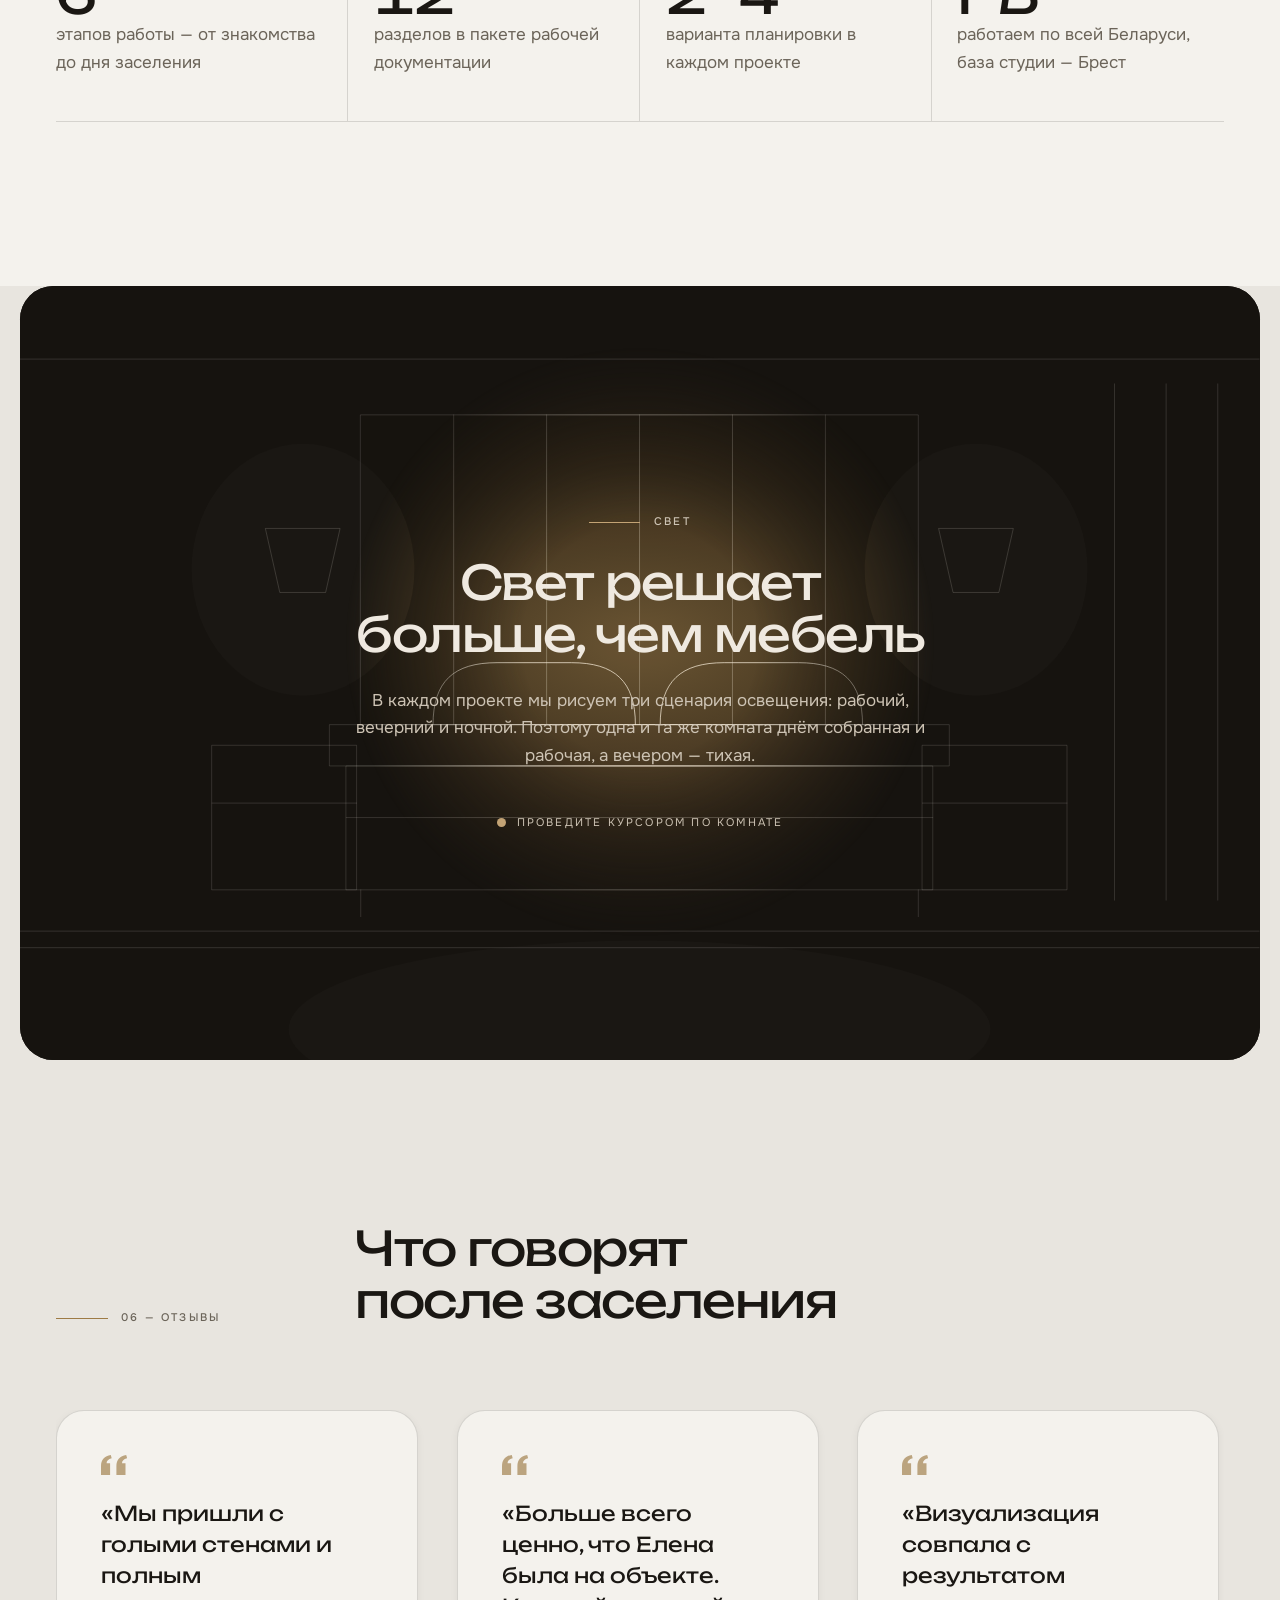
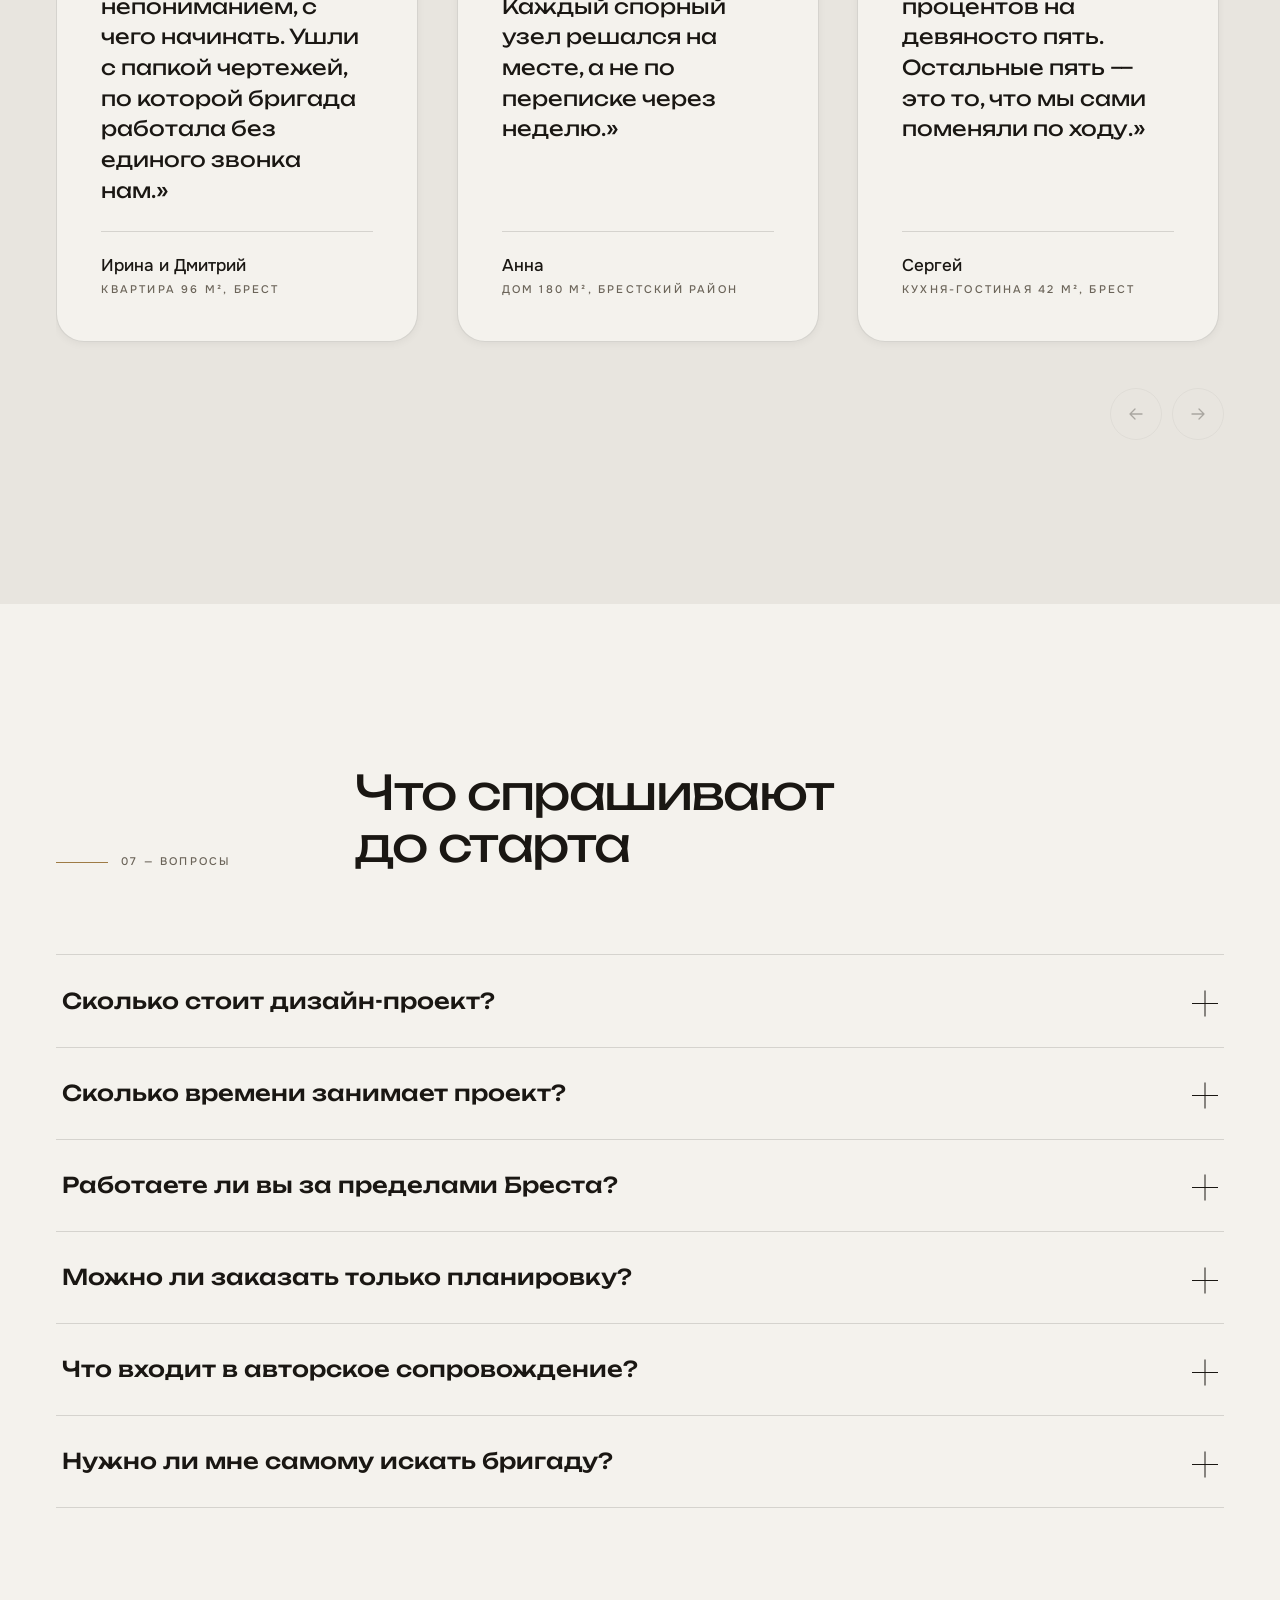
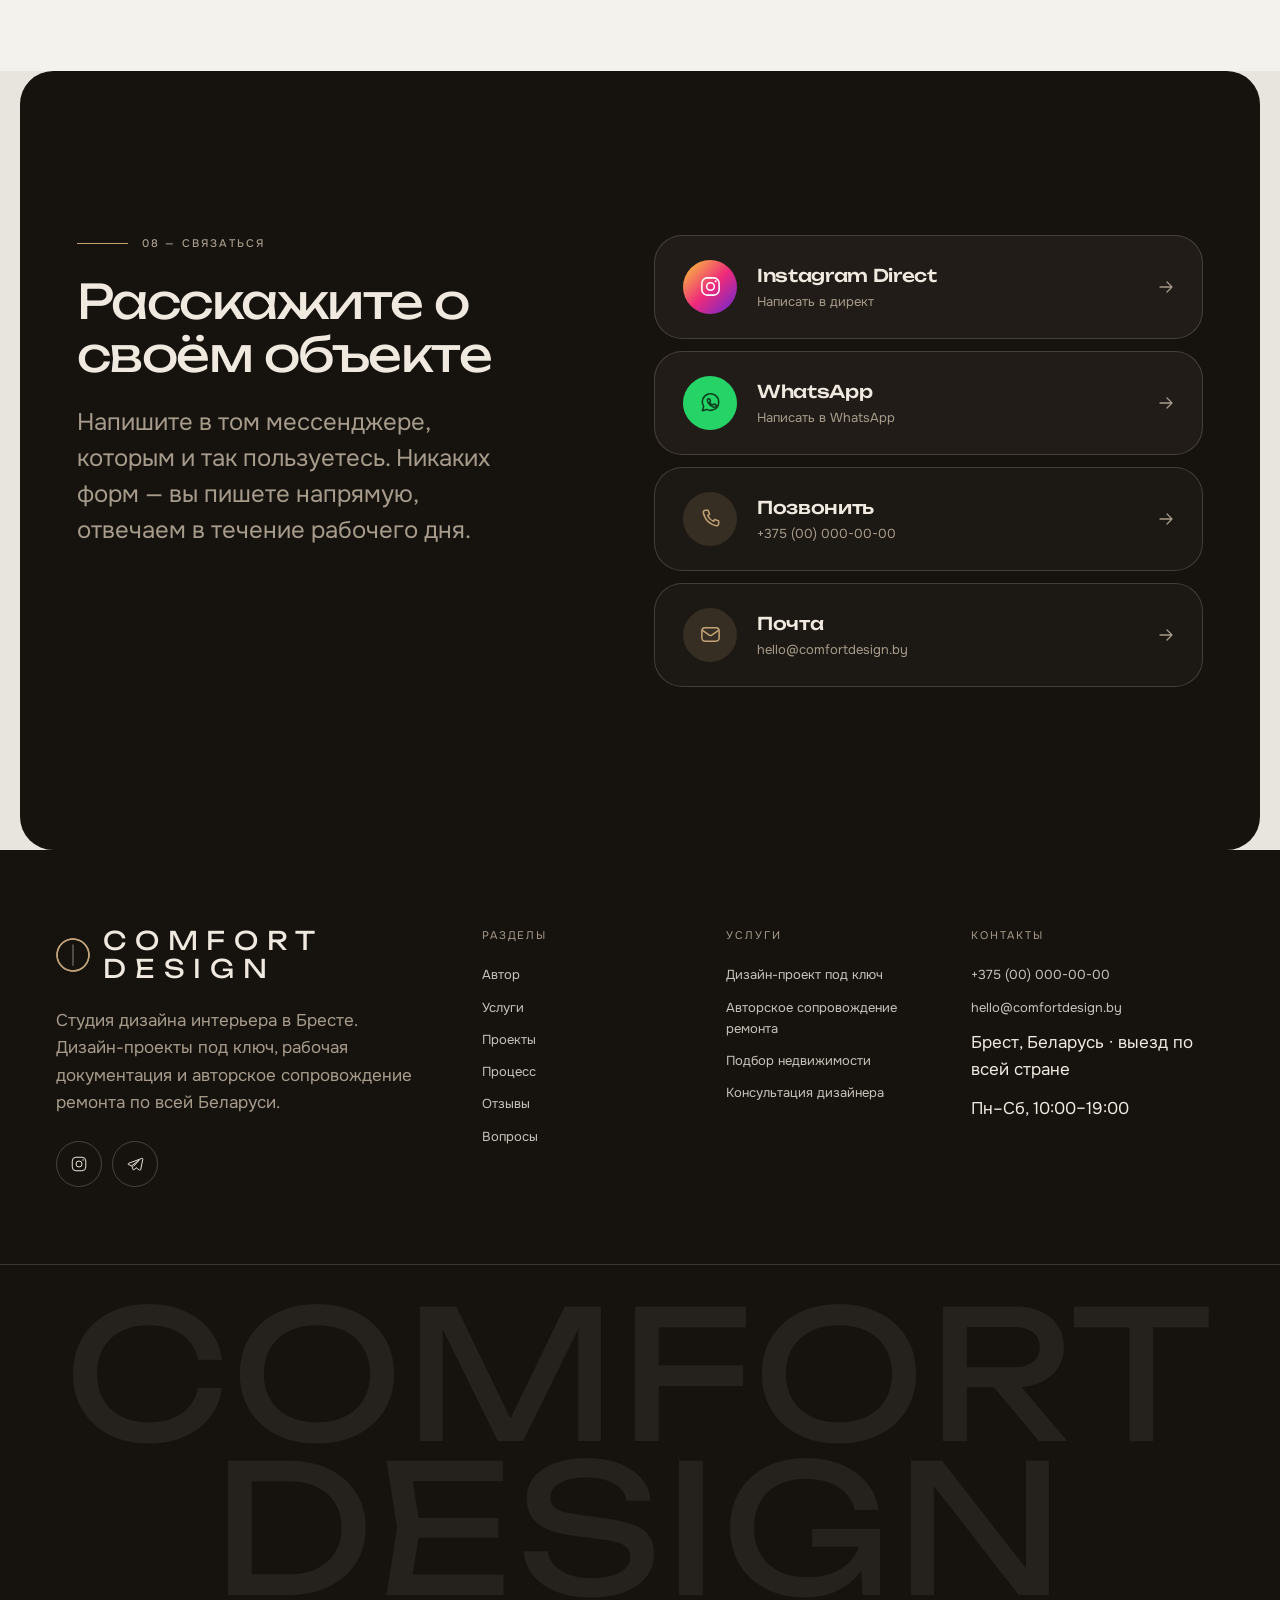
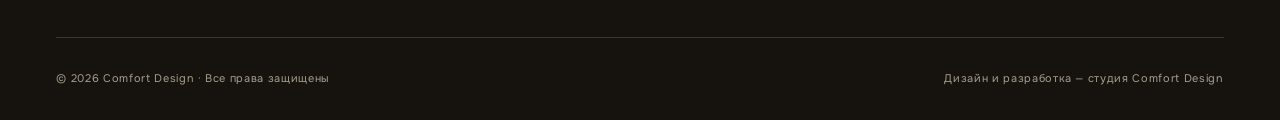
==== commit e254ac98: "Modern direction: new type, rounded surfaces, popup contact, no form Typography swapped to Unbounded" ====
--- a/comfort-design/index.html
+++ b/comfort-design/index.html
@@ -59,9 +59,10 @@
 </nav>
 <div class="hdr__end">
   <div class="lang" role="group" aria-label="Язык сайта / Site language"><button class="lang__b" type="button" data-lang="ru" aria-pressed="true">Ru</button><span class="lang__sep" aria-hidden="true">/</span><button class="lang__b" type="button" data-lang="en" aria-pressed="false">En</button></div>
-  <a class="btn btn--nav" href="#contact" data-i18n="cta.short">Оставить заявку</a>
+  <button class="btn btn--nav" type="button" data-cta data-i18n="cta.short">Оставить заявку</button>
   <button class="burger" type="button" id="burger" aria-expanded="false" aria-controls="drawer" aria-label="Открыть меню"><span></span><span></span><span></span></button>
 </div>
+<span class="hdr__progress" id="hdrProgress" aria-hidden="true"></span>
 </div>
 </div>
 </header>
@@ -73,7 +74,7 @@
   <a class="drawer__a" href="#process" style="--i:3"><i>04</i><span data-i18n="nav.process">Процесс</span></a>
   <a class="drawer__a" href="#reviews" style="--i:4"><i>05</i><span data-i18n="nav.reviews">Отзывы</span></a>
   <a class="drawer__a" href="#faq" style="--i:5"><i>06</i><span data-i18n="nav.faq">Вопросы</span></a>
-  <a class="drawer__a" href="#contact" style="--i:6"><i>07</i><span data-i18n="nav.contact">Заявка</span></a>
+  <button class="drawer__a" type="button" data-cta style="--i:6"><i>07</i><span data-i18n="nav.contact">Написать</span></button>
 </nav>
 <div class="drawer__foot">
   <div class="lang" role="group" aria-label="Язык сайта / Site language"><button class="lang__b" type="button" data-lang="ru" aria-pressed="true">Ru</button><span class="lang__sep" aria-hidden="true">/</span><button class="lang__b" type="button" data-lang="en" aria-pressed="false">En</button></div>
@@ -88,7 +89,7 @@
 <p class="eyebrow hero__eyebrow" data-i18n="hero.eyebrow">Студия дизайна интерьера · Брест, Беларусь</p>
 <h1><span class="hero__line" style="--i:0"><span data-i18n="hero.l1">От первого чертежа</span></span><span class="hero__line" style="--i:1"><span data-i18n="hero.l2" data-i18n-html>до последней <em>лампы</em></span></span></h1>
 <p class="hero__sub" data-i18n="hero.sub">Comfort Design — студия дизайна интерьера в Бресте. Проектируем квартиры и дома по всей Беларуси и ведём ремонт до дня, когда вы просто вносите вещи.</p>
-<div class="hero__cta"><a class="btn btn--accent" href="#contact" data-i18n="cta.discuss">Обсудить проект<svg class="btn__ico" viewBox="0 0 16 16" fill="none" stroke="currentColor" stroke-width="1.3" stroke-linecap="round" stroke-linejoin="round" aria-hidden="true"><path d="M2 8h12M9 3l5 5-5 5"/></svg></a><a class="btn" href="#work" data-i18n="cta.work">Смотреть работы</a></div>
+<div class="hero__cta"><button class="btn btn--accent" type="button" data-cta data-i18n="cta.discuss">Обсудить проект<svg class="btn__ico" viewBox="0 0 16 16" fill="none" stroke="currentColor" stroke-width="1.3" stroke-linecap="round" stroke-linejoin="round" aria-hidden="true"><path d="M2 8h12M9 3l5 5-5 5"/></svg></button><a class="btn" href="#work" data-i18n="cta.work">Смотреть работы</a></div>
 </div>
 <div class="shell shell--wide" style="position:relative">
 <div class="titleblock">
@@ -260,7 +261,7 @@
 <div class="work__more" data-reveal="up"><a class="btn" href="https://www.instagram.com/comfort_design_brest/" target="_blank" rel="noopener noreferrer" data-i18n="work.more">Больше работ в Instagram<svg class="btn__ico" viewBox="0 0 16 16" fill="none" stroke="currentColor" stroke-width="1.3" stroke-linecap="round" stroke-linejoin="round" aria-hidden="true"><path d="M2 8h12M9 3l5 5-5 5"/></svg></a></div>
 </div>
 </section>
-<section class="section t-dusk" id="process" data-nav-theme="dusk">
+<section class="section t-dusk section--inset" id="process" data-nav-theme="dusk">
 <div class="shell">
 <div class="section__head">
   <p class="eyebrow" data-reveal="up" data-i18n="proc.eyebrow">04 — Процесс</p>
@@ -316,7 +317,6 @@
 <div class="light__stage" id="lightStage">
   <div class="light__layer light__layer--dim"><svg class="frame__draft" viewBox="0 0 1200 800" preserveAspectRatio="xMidYMid slice" aria-hidden="true" focusable="false"><path class="ln ln--soft" d="M0 96H1200"/><path class="ln" d="M330 150h540v300H330z"/><path class="ln ln--soft" d="M420 150v300M510 150v300M600 150v300M690 150v300M780 150v300"/><path class="fill-shade" d="M330 150h540v300H330z"/><path class="ln" d="M300 450h600v40H300z"/><path class="ln" d="M316 490h568v120H316z"/><path class="ln ln--soft" d="M316 540h568"/><path class="ln" d="M330 610v26M870 610v26"/><path class="ln" d="M400 450c0-42 20-60 62-60h72c42 0 62 18 62 60"/><path class="ln" d="M620 450c0-42 20-60 62-60h72c42 0 62 18 62 60"/><path class="ln ln--accent" d="M238 260h72l-14 62h-44z"/><path class="ln ln--accent" d="M890 260h72l-14 62h-44z"/><ellipse class="fill-warm" cx="274" cy="300" rx="108" ry="122"/><ellipse class="fill-warm" cx="926" cy="300" rx="108" ry="122"/><path class="ln" d="M186 470h140v140H186z"/><path class="ln ln--soft" d="M186 526h140"/><path class="ln" d="M874 470h140v140H874z"/><path class="ln ln--soft" d="M874 526h140"/><path class="ln ln--soft" d="M1060 120v500M1110 120v500M1160 120v500"/><ellipse class="fill-warm" cx="600" cy="745" rx="340" ry="86"/><path class="ln ln--soft" d="M0 650H1200"/><path class="ln ln--soft" d="M0 666H1200"/></svg><img class="light__img" src="assets/img/light.jpg" alt="" loading="lazy" decoding="async"></div>
   <div class="light__layer light__layer--lit" id="lightLit"><svg class="frame__draft" viewBox="0 0 1200 800" preserveAspectRatio="xMidYMid slice" aria-hidden="true" focusable="false"><path class="ln ln--soft" d="M0 96H1200"/><path class="ln" d="M330 150h540v300H330z"/><path class="ln ln--soft" d="M420 150v300M510 150v300M600 150v300M690 150v300M780 150v300"/><path class="fill-shade" d="M330 150h540v300H330z"/><path class="ln" d="M300 450h600v40H300z"/><path class="ln" d="M316 490h568v120H316z"/><path class="ln ln--soft" d="M316 540h568"/><path class="ln" d="M330 610v26M870 610v26"/><path class="ln" d="M400 450c0-42 20-60 62-60h72c42 0 62 18 62 60"/><path class="ln" d="M620 450c0-42 20-60 62-60h72c42 0 62 18 62 60"/><path class="ln ln--accent" d="M238 260h72l-14 62h-44z"/><path class="ln ln--accent" d="M890 260h72l-14 62h-44z"/><ellipse class="fill-warm" cx="274" cy="300" rx="108" ry="122"/><ellipse class="fill-warm" cx="926" cy="300" rx="108" ry="122"/><path class="ln" d="M186 470h140v140H186z"/><path class="ln ln--soft" d="M186 526h140"/><path class="ln" d="M874 470h140v140H874z"/><path class="ln ln--soft" d="M874 526h140"/><path class="ln ln--soft" d="M1060 120v500M1110 120v500M1160 120v500"/><ellipse class="fill-warm" cx="600" cy="745" rx="340" ry="86"/><path class="ln ln--soft" d="M0 650H1200"/><path class="ln ln--soft" d="M0 666H1200"/></svg><img class="light__img" src="assets/img/light.jpg" alt="" loading="lazy" decoding="async"></div>
-  <span class="light__grain" aria-hidden="true"></span>
   <div class="shell light__copy">
     <p class="eyebrow" data-reveal="up" data-i18n="light.eyebrow">Свет</p>
     <h2 id="light-h" data-reveal="up" style="--i:1" data-i18n="light.h">Свет решает больше, чем мебель</h2>
@@ -376,36 +376,22 @@
 </div>
 </div>
 </section>
-<section class="section t-dusk" id="contact" data-nav-theme="dusk">
+<section class="section t-dusk section--inset" id="contact" data-nav-theme="dusk">
 <div class="shell">
 <div class="grid grid--12">
 <div class="cta__text">
-<p class="eyebrow" data-reveal="up" data-i18n="cta.eyebrow">08 — Заявка</p>
+<p class="eyebrow" data-reveal="up" data-i18n="cta.eyebrow">08 — Связаться</p>
 <h2 class="mt-3" data-reveal="up" style="--i:1" data-i18n="cta.h">Расскажите о своём объекте</h2>
-<p class="lead mt-3" data-reveal="up" style="--i:2" data-i18n="cta.sub">Отвечаем в течение рабочего дня. Начинаем со звонка — без обязательств.</p>
-<div class="contacts" data-reveal="up" style="--i:3">
-  <div class="contacts__i"><span class="contacts__k" data-i18n="ct.k0">Телефон</span><span class="contacts__v"><a href="tel:+375000000000" data-i18n-skip>+375 (00) 000-00-00</a></span></div>
-  <div class="contacts__i"><span class="contacts__k" data-i18n="ct.k1">Почта</span><span class="contacts__v"><a href="mailto:hello@comfortdesign.by">hello@comfortdesign.by</a></span></div>
-  <div class="contacts__i"><span class="contacts__k" data-i18n="ct.k2">Instagram</span><span class="contacts__v"><a href="https://www.instagram.com/comfort_design_brest/" target="_blank" rel="noopener noreferrer">@comfort_design_brest</a></span></div>
-  <div class="contacts__i"><span class="contacts__k" data-i18n="ct.k3">Город</span><span class="contacts__v">Брест, Беларусь · выезд по всей РБ</span></div>
-</div>
+<p class="lead mt-3" data-reveal="up" style="--i:2" data-i18n="cta.sub">Напишите в том мессенджере, которым и так пользуетесь. Никаких форм — вы пишете напрямую, отвечаем в течение рабочего дня.</p>
+<p class="micro mt-4" data-reveal="up" style="--i:3" data-i18n="cta.meta">Брест, Беларусь · выезд по всей стране · Пн–Сб 10:00–19:00</p>
 </div>
 <div class="cta__form" data-reveal="up" style="--i:2">
-<form class="form" id="lead" novalidate>
-<div class="form__row">
-  <label class="field"><span class="field__l"><span data-i18n="f.name">Имя</span><b aria-hidden="true">*</b></span><input class="field__c" type="text" name="name" required autocomplete="name" placeholder="Елена"><span class="field__err" data-err data-i18n="f.err.name">Укажите, как к вам обращаться</span></label>
-  <label class="field"><span class="field__l"><span data-i18n="f.phone">Телефон</span><b aria-hidden="true">*</b></span><input class="field__c" type="tel" name="phone" required autocomplete="tel" inputmode="tel" placeholder="+375 __ ___-__-__"><span class="field__err" data-err data-i18n="f.err.phone">Введите номер телефона</span></label>
-</div>
-<div class="form__row">
-  <label class="field"><span class="field__l" data-i18n="f.type">Тип объекта</span><select class="field__c" name="object"><option value="" data-i18n="f.obj.0">Выберите…</option><option value="Квартира" data-i18n="f.obj.1">Квартира</option><option value="Дом" data-i18n="f.obj.2">Дом</option><option value="Коммерческое помещение" data-i18n="f.obj.3">Коммерческое помещение</option><option value="Ещё выбираю объект" data-i18n="f.obj.4">Ещё выбираю объект</option></select></label>
-  <label class="field"><span class="field__l" data-i18n="f.area">Площадь, м²</span><input class="field__c" type="text" name="area" inputmode="numeric" placeholder="96"></label>
-</div>
-<label class="field"><span class="field__l" data-i18n="f.msg">Что планируете сделать?</span><textarea class="field__c" name="message" rows="3" placeholder="Например: трёхкомнатная квартира в новостройке, нужен проект и сопровождение ремонта" data-i18n="f.msg.ph" data-i18n-attr="placeholder"></textarea></label>
-<label class="check" id="consentWrap"><input type="checkbox" name="consent" required><span data-i18n="f.consent" data-i18n-html>Согласен на обработку персональных данных и на связь со мной по этой заявке.</span></label>
-<button class="btn btn--accent form__send" type="submit" data-i18n="f.send">Отправить заявку<svg class="btn__ico" viewBox="0 0 16 16" fill="none" stroke="currentColor" stroke-width="1.3" stroke-linecap="round" stroke-linejoin="round" aria-hidden="true"><path d="M2 8h12M9 3l5 5-5 5"/></svg></button>
-<p class="form__note" data-i18n="f.note">Или напишите в Instagram — как вам удобнее.</p>
-<div class="form__ok" role="status"><svg viewBox="0 0 24 24" fill="none" stroke="currentColor" stroke-width="1.3" stroke-linecap="round" stroke-linejoin="round" aria-hidden="true"><path d="M4 13l5 5L20 7"/></svg><div><p><strong data-i18n="f.ok.h">Заявка отправлена</strong></p><p class="form__note" data-i18n="f.ok.p">Свяжемся с вами в течение рабочего дня. Если вопрос срочный — напишите в Instagram.</p></div></div>
-</form>
+<div class="chans chans--big">
+<a class="chan chan--ig chan--primary" href="https://ig.me/m/comfort_design_brest" target="_blank" rel="noopener noreferrer"><span class="chan__ico"><svg viewBox="0 0 24 24" fill="none" stroke="currentColor" stroke-width="1.6" aria-hidden="true"><rect x="3" y="3" width="18" height="18" rx="5.5"/><circle cx="12" cy="12" r="4"/><circle cx="17.4" cy="6.6" r="1.1" fill="currentColor" stroke="none"/></svg></span><span class="chan__txt"><span class="chan__t" data-i18n="ct.t0">Instagram Direct</span><span class="chan__s" data-i18n="ct.s0">Написать в директ</span></span><svg class="chan__go" viewBox="0 0 16 16" fill="none" stroke="currentColor" stroke-width="1.3" stroke-linecap="round" stroke-linejoin="round" aria-hidden="true"><path d="M2 8h12M9 3l5 5-5 5"/></svg></a>
+<a class="chan chan--wa chan--primary" href="https://wa.me/375000000000" target="_blank" rel="noopener noreferrer"><span class="chan__ico"><svg viewBox="0 0 24 24" fill="none" stroke="currentColor" stroke-width="1.6" stroke-linecap="round" stroke-linejoin="round" aria-hidden="true"><path d="M20.5 11.6a8.5 8.5 0 0 1-12.4 7.6L3.5 20.5l1.4-4.5A8.5 8.5 0 1 1 20.5 11.6z"/><path d="M9 8.6c.3-.6.6-.6.9-.6h.6c.2 0 .5 0 .7.5l.7 1.7c.1.3 0 .5-.1.7l-.4.5c-.1.2-.3.4-.1.7a6 6 0 0 0 2.8 2.4c.3.1.5.1.7-.1l.6-.7c.2-.2.4-.2.6-.1l1.6.8c.3.1.4.3.4.5 0 .6-.3 1.4-.8 1.7-.5.3-1.2.5-2 .3a9.4 9.4 0 0 1-5.6-4.4c-.6-1-.9-2-.9-2.8 0-.5.1-.8.3-1.1z"/></svg></span><span class="chan__txt"><span class="chan__t" data-i18n="ct.t1">WhatsApp</span><span class="chan__s" data-i18n="ct.s1">Написать в WhatsApp</span></span><svg class="chan__go" viewBox="0 0 16 16" fill="none" stroke="currentColor" stroke-width="1.3" stroke-linecap="round" stroke-linejoin="round" aria-hidden="true"><path d="M2 8h12M9 3l5 5-5 5"/></svg></a>
+<a class="chan chan--tel" href="tel:+375000000000"><span class="chan__ico"><svg viewBox="0 0 24 24" fill="none" stroke="currentColor" stroke-width="1.6" stroke-linecap="round" stroke-linejoin="round" aria-hidden="true"><path d="M6.5 3.5h3l1.5 4-2 1.4a12 12 0 0 0 6.1 6.1l1.4-2 4 1.5v3a2 2 0 0 1-2.2 2A16.5 16.5 0 0 1 4.5 5.7a2 2 0 0 1 2-2.2z"/></svg></span><span class="chan__txt"><span class="chan__t" data-i18n="ct.t2">Позвонить</span><span class="chan__s" data-i18n="ct.s2">+375 (00) 000-00-00</span></span><svg class="chan__go" viewBox="0 0 16 16" fill="none" stroke="currentColor" stroke-width="1.3" stroke-linecap="round" stroke-linejoin="round" aria-hidden="true"><path d="M2 8h12M9 3l5 5-5 5"/></svg></a>
+<a class="chan chan--mail" href="mailto:hello@comfortdesign.by"><span class="chan__ico"><svg viewBox="0 0 24 24" fill="none" stroke="currentColor" stroke-width="1.6" stroke-linecap="round" stroke-linejoin="round" aria-hidden="true"><rect x="3" y="5" width="18" height="14" rx="3.5"/><path d="m4 8 7.1 4.8a1.6 1.6 0 0 0 1.8 0L20 8"/></svg></span><span class="chan__txt"><span class="chan__t" data-i18n="ct.t3">Почта</span><span class="chan__s" data-i18n="ct.s3">hello@comfortdesign.by</span></span><svg class="chan__go" viewBox="0 0 16 16" fill="none" stroke="currentColor" stroke-width="1.3" stroke-linecap="round" stroke-linejoin="round" aria-hidden="true"><path d="M2 8h12M9 3l5 5-5 5"/></svg></a>
+</div>
 </div>
 </div>
 </div>
@@ -463,7 +449,23 @@
 <div class="lb__stage" id="lbStage"></div>
 <div><p class="lb__cap" id="lbCap"></p><div class="lb__nav mt-2"><button class="rnd" type="button" id="lbPrev" aria-label="Предыдущий проект"><svg viewBox="0 0 16 16" fill="none" stroke="currentColor" stroke-width="1.3" stroke-linecap="round" stroke-linejoin="round" aria-hidden="true"><path d="M14 8H2M7 13 2 8l5-5"/></svg></button><button class="rnd" type="button" id="lbNext" aria-label="Следующий проект"><svg viewBox="0 0 16 16" fill="none" stroke="currentColor" stroke-width="1.3" stroke-linecap="round" stroke-linejoin="round" aria-hidden="true"><path d="M2 8h12M9 13l5-5-5-5"/></svg></button></div></div>
 </dialog>
+<dialog class="pop" id="ctaPop" aria-labelledby="pop-h">
+<div class="pop__in">
+  <button class="pop__x" type="button" id="popClose" aria-label="Закрыть"><svg viewBox="0 0 16 16" fill="none" stroke="currentColor" stroke-width="1.5" stroke-linecap="round" aria-hidden="true"><path d="M3 3l10 10M13 3L3 13"/></svg></button>
+  <p class="eyebrow" data-i18n="pop.eyebrow">Связаться</p>
+  <h2 id="pop-h" class="pop__h" data-i18n="pop.h">Как вам удобнее написать?</h2>
+  <p class="pop__sub" data-i18n="pop.sub">Опишите объект в двух словах. Вы пишете напрямую — без форм и колл-центров.</p>
+  <div class="chans">
+<a class="chan chan--ig chan--primary" href="https://ig.me/m/comfort_design_brest" target="_blank" rel="noopener noreferrer"><span class="chan__ico"><svg viewBox="0 0 24 24" fill="none" stroke="currentColor" stroke-width="1.6" aria-hidden="true"><rect x="3" y="3" width="18" height="18" rx="5.5"/><circle cx="12" cy="12" r="4"/><circle cx="17.4" cy="6.6" r="1.1" fill="currentColor" stroke="none"/></svg></span><span class="chan__txt"><span class="chan__t" data-i18n="pop.t0">Instagram Direct</span><span class="chan__s" data-i18n="pop.s0">Написать в директ</span></span><svg class="chan__go" viewBox="0 0 16 16" fill="none" stroke="currentColor" stroke-width="1.3" stroke-linecap="round" stroke-linejoin="round" aria-hidden="true"><path d="M2 8h12M9 3l5 5-5 5"/></svg></a>
+<a class="chan chan--wa chan--primary" href="https://wa.me/375000000000" target="_blank" rel="noopener noreferrer"><span class="chan__ico"><svg viewBox="0 0 24 24" fill="none" stroke="currentColor" stroke-width="1.6" stroke-linecap="round" stroke-linejoin="round" aria-hidden="true"><path d="M20.5 11.6a8.5 8.5 0 0 1-12.4 7.6L3.5 20.5l1.4-4.5A8.5 8.5 0 1 1 20.5 11.6z"/><path d="M9 8.6c.3-.6.6-.6.9-.6h.6c.2 0 .5 0 .7.5l.7 1.7c.1.3 0 .5-.1.7l-.4.5c-.1.2-.3.4-.1.7a6 6 0 0 0 2.8 2.4c.3.1.5.1.7-.1l.6-.7c.2-.2.4-.2.6-.1l1.6.8c.3.1.4.3.4.5 0 .6-.3 1.4-.8 1.7-.5.3-1.2.5-2 .3a9.4 9.4 0 0 1-5.6-4.4c-.6-1-.9-2-.9-2.8 0-.5.1-.8.3-1.1z"/></svg></span><span class="chan__txt"><span class="chan__t" data-i18n="pop.t1">WhatsApp</span><span class="chan__s" data-i18n="pop.s1">Написать в WhatsApp</span></span><svg class="chan__go" viewBox="0 0 16 16" fill="none" stroke="currentColor" stroke-width="1.3" stroke-linecap="round" stroke-linejoin="round" aria-hidden="true"><path d="M2 8h12M9 3l5 5-5 5"/></svg></a>
+<a class="chan chan--tel" href="tel:+375000000000"><span class="chan__ico"><svg viewBox="0 0 24 24" fill="none" stroke="currentColor" stroke-width="1.6" stroke-linecap="round" stroke-linejoin="round" aria-hidden="true"><path d="M6.5 3.5h3l1.5 4-2 1.4a12 12 0 0 0 6.1 6.1l1.4-2 4 1.5v3a2 2 0 0 1-2.2 2A16.5 16.5 0 0 1 4.5 5.7a2 2 0 0 1 2-2.2z"/></svg></span><span class="chan__txt"><span class="chan__t" data-i18n="pop.t2">Позвонить</span><span class="chan__s" data-i18n="pop.s2">+375 (00) 000-00-00</span></span><svg class="chan__go" viewBox="0 0 16 16" fill="none" stroke="currentColor" stroke-width="1.3" stroke-linecap="round" stroke-linejoin="round" aria-hidden="true"><path d="M2 8h12M9 3l5 5-5 5"/></svg></a>
+<a class="chan chan--mail" href="mailto:hello@comfortdesign.by"><span class="chan__ico"><svg viewBox="0 0 24 24" fill="none" stroke="currentColor" stroke-width="1.6" stroke-linecap="round" stroke-linejoin="round" aria-hidden="true"><rect x="3" y="5" width="18" height="14" rx="3.5"/><path d="m4 8 7.1 4.8a1.6 1.6 0 0 0 1.8 0L20 8"/></svg></span><span class="chan__txt"><span class="chan__t" data-i18n="pop.t3">Почта</span><span class="chan__s" data-i18n="pop.s3">hello@comfortdesign.by</span></span><svg class="chan__go" viewBox="0 0 16 16" fill="none" stroke="currentColor" stroke-width="1.3" stroke-linecap="round" stroke-linejoin="round" aria-hidden="true"><path d="M2 8h12M9 3l5 5-5 5"/></svg></a>
+</div>
+  <p class="pop__note" data-i18n="pop.note">Брест, Беларусь · Пн–Сб 10:00–19:00</p>
+</div>
+</dialog>
 <button class="totop" type="button" id="totop" aria-label="Наверх"><svg viewBox="0 0 16 16" fill="none" stroke="currentColor" stroke-width="1.3" stroke-linecap="round" stroke-linejoin="round" aria-hidden="true"><path d="M8 13V3M3 8l5-5 5 5"/></svg></button>
+<button class="fab" type="button" id="fab" data-cta><span class="fab__dot" aria-hidden="true"></span><span data-i18n="cta.fab">Написать нам</span></button>
 <script type="application/ld+json">{"@context":"https://schema.org","@type":"InteriorDesignBusiness","@id":"https://comfortdesign.by/#studio","name":"Comfort Design","alternateName":"Комфорт Дизайн","url":"https://comfortdesign.by/","description":"Студия дизайна интерьера Елены Жебрун в Бресте: дизайн-проект квартир и домов под ключ, 3D-визуализация, рабочие чертежи, авторское сопровождение ремонта и подбор недвижимости. Работаем по всей Беларуси.","image":"https://comfortdesign.by/assets/img/og.jpg","priceRange":"$$$","telephone":"+375000000000","email":"hello@comfortdesign.by","address":{"@type":"PostalAddress","addressLocality":"Брест","addressCountry":"BY"},"areaServed":{"@type":"Country","name":"Беларусь"},"founder":{"@type":"Person","name":"Елена Жебрун","jobTitle":"Дизайнер интерьера","sameAs":["https://www.instagram.com/elen.007/"]},"sameAs":["https://www.instagram.com/comfort_design_brest/","https://www.instagram.com/elen.007/"],"openingHoursSpecification":[{"@type":"OpeningHoursSpecification","dayOfWeek":["Monday","Tuesday","Wednesday","Thursday","Friday","Saturday"],"opens":"10:00","closes":"19:00"}],"hasOfferCatalog":{"@type":"OfferCatalog","name":"Услуги студии","itemListElement":[{"@type":"Offer","itemOffered":{"@type":"Service","name":"Дизайн-проект под ключ","description":"Полный пакет документации: обмеры, планировочные решения, 3D-визуализация каждой комнаты, рабочие чертежи, ведомости и спецификации. Всё, что нужно бригаде, чтобы построить интерьер без вопросов и переделок."}},{"@type":"Offer","itemOffered":{"@type":"Service","name":"Авторское сопровождение ремонта","description":"Я держу проект на объекте: выезды по графику, контроль узлов, ответы подрядчикам, корректировки по факту. Вам не нужно переводить чертежи на язык стройки — это моя работа."}},{"@type":"Offer","itemOffered":{"@type":"Service","name":"Подбор недвижимости","description":"Смотрю квартиру или дом до сделки: что в этой планировке можно изменить, что нельзя, во что обойдётся ремонт. Решение о покупке принимается с планировкой на руках, а не после."}},{"@type":"Offer","itemOffered":{"@type":"Service","name":"Консультация дизайнера","description":"Два часа разбора вашей ситуации: планировка, бюджет, последовательность работ, материалы, типичные ошибки на вашем объекте. С конспектом и понятным следующим шагом на выходе."}}]}}</script>
 <script type="application/ld+json">{"@context":"https://schema.org","@type":"WebSite","@id":"https://comfortdesign.by/#site","url":"https://comfortdesign.by/","name":"Comfort Design","inLanguage":["ru","en"],"publisher":{"@id":"https://comfortdesign.by/#studio"}}</script>
 <script type="application/ld+json">{"@context":"https://schema.org","@type":"FAQPage","mainEntity":[{"@type":"Question","name":"Сколько стоит дизайн-проект?","acceptedAnswer":{"@type":"Answer","text":"Стоимость зависит от площади и состава работ. После первой встречи вы получаете фиксированную смету на проект — в процессе цена не меняется. Отдельно считается авторское сопровождение ремонта."}},{"@type":"Question","name":"Сколько времени занимает проект?","acceptedAnswer":{"@type":"Answer","text":"Квартира 60–100 м² — обычно 6–10 недель от обмеров до готового пакета чертежей. Точный срок фиксируется в договоре и разбит по этапам, так что вы видите прогресс, а не ждёте вслепую."}},{"@type":"Question","name":"Работаете ли вы за пределами Бреста?","acceptedAnswer":{"@type":"Answer","text":"Да, по всей Беларуси. Обмеры и ключевые выезды проходят на объекте, вся остальная работа — онлайн: созвоны, правки и согласования в удобном вам формате."}},{"@type":"Question","name":"Можно ли заказать только планировку?","acceptedAnswer":{"@type":"Answer","text":"Да. Планировочное решение — отдельная услуга. Если позже вы решите делать полный проект, стоимость планировки засчитывается в него."}},{"@type":"Question","name":"Что входит в авторское сопровождение?","acceptedAnswer":{"@type":"Answer","text":"Регулярные выезды на объект по графику, контроль соответствия чертежам, ответы подрядчикам, решения по факту вскрытия конструкций и корректировка документации. Плюс комплектация: подбор поставщиков, заказы и контроль поставок."}},{"@type":"Question","name":"Нужно ли мне самому искать бригаду?","acceptedAnswer":{"@type":"Answer","text":"Не обязательно. Могу рекомендовать проверенные бригады, с которыми уже работала, или встроиться в работу с вашими подрядчиками — проект написан так, что по нему может работать любая грамотная бригада."}}]}</script>
--- a/comfort-design/assets/css/fonts.css
+++ b/comfort-design/assets/css/fonts.css
@@ -1,22 +1,22 @@
 /* Comfort Design — self-hosted webfonts (latin + cyrillic subsets only).
-   Golos Text is variable (wght 400–900); one file serves every weight. */
+   Both families are variable: one file per subset covers every weight. */
 @font-face{
-  font-family:'Golos Text';font-style:normal;font-weight:400 900;font-display:swap;
-  src:url('../fonts/golos-text-cyrillic.woff2') format('woff2');
+  font-family:'Onest';font-style:normal;font-weight:400 600;font-display:swap;
+  src:url('../fonts/onest-cyrillic.woff2') format('woff2');
   unicode-range:U+0301,U+0400-045F,U+0490-0491,U+04B0-04B1,U+2116;
 }
 @font-face{
-  font-family:'Golos Text';font-style:normal;font-weight:400 900;font-display:swap;
-  src:url('../fonts/golos-text-latin.woff2') format('woff2');
+  font-family:'Onest';font-style:normal;font-weight:400 600;font-display:swap;
+  src:url('../fonts/onest-latin.woff2') format('woff2');
   unicode-range:U+0000-00FF,U+0131,U+0152-0153,U+02BB-02BC,U+02C6,U+02DA,U+02DC,U+0304,U+0308,U+0329,U+2000-206F,U+20AC,U+2122,U+2191,U+2193,U+2212,U+2215,U+FEFF,U+FFFD;
 }
 @font-face{
-  font-family:'Tenor Sans';font-style:normal;font-weight:400;font-display:swap;
-  src:url('../fonts/tenor-sans-cyrillic.woff2') format('woff2');
+  font-family:'Unbounded';font-style:normal;font-weight:300 500;font-display:swap;
+  src:url('../fonts/unbounded-cyrillic.woff2') format('woff2');
   unicode-range:U+0301,U+0400-045F,U+0490-0491,U+04B0-04B1,U+2116;
 }
 @font-face{
-  font-family:'Tenor Sans';font-style:normal;font-weight:400;font-display:swap;
-  src:url('../fonts/tenor-sans-latin.woff2') format('woff2');
+  font-family:'Unbounded';font-style:normal;font-weight:300 500;font-display:swap;
+  src:url('../fonts/unbounded-latin.woff2') format('woff2');
   unicode-range:U+0000-00FF,U+0131,U+0152-0153,U+02BB-02BC,U+02C6,U+02DA,U+02DC,U+0304,U+0308,U+0329,U+2000-206F,U+20AC,U+2122,U+2191,U+2193,U+2212,U+2215,U+FEFF,U+FFFD;
 }
--- a/comfort-design/assets/css/style.css
+++ b/comfort-design/assets/css/style.css
@@ -29,16 +29,16 @@
   --focus:#3d6b8c;
 
   /* type */
-  --f-display:"Tenor Sans",-apple-system,"Segoe UI",serif;
-  --f-body:"Golos Text",-apple-system,"Segoe UI",Roboto,Arial,sans-serif;
+  --f-display:"Unbounded",-apple-system,"Segoe UI",sans-serif;
+  --f-body:"Onest",-apple-system,"Segoe UI",Roboto,Arial,sans-serif;
   --fs-micro:.6875rem;
   --fs-small:.8125rem;
   --fs-body:clamp(1rem,.955rem + .18vw,1.0625rem);
   --fs-lead:clamp(1.125rem,1rem + .62vw,1.5rem);
-  --fs-h3:clamp(1.3rem,1.08rem + .95vw,1.9rem);
-  --fs-h2:clamp(1.95rem,1.15rem + 3.4vw,4.25rem);
-  --fs-display:clamp(2.35rem,.95rem + 5.1vw,6rem);
-  --fs-num:clamp(2.2rem,1.2rem + 3.6vw,4.4rem);
+  --fs-h3:clamp(1.12rem,.98rem + .62vw,1.5rem);
+  --fs-h2:clamp(1.6rem,1.05rem + 2.4vw,3.15rem);
+  --fs-display:clamp(1.95rem,.85rem + 4vw,4.6rem);
+  --fs-num:clamp(1.9rem,1.1rem + 2.7vw,3.4rem);
   --track-micro:.2em;
   --lh-tight:1.04;
   --lh-head:1.1;
@@ -61,12 +61,27 @@
   --e-soft:cubic-bezier(.33,1,.68,1);
   --d-1:.28s; --d-2:.55s; --d-3:.9s; --d-4:1.35s;
 
+  /* rounding */
+  --r-xs:8px;
+  --r-sm:14px;
+  --r-md:20px;
+  --r-lg:28px;
+  --r-xl:clamp(20px,2.6vw,40px);
+  --r-pill:999px;
   --arch:10rem 10rem 0 0;
+
+  /* depth */
+  --shadow-sm:0 2px 8px rgba(26,19,10,.05);
+  --shadow-md:0 12px 32px -12px rgba(26,19,10,.16),0 2px 8px rgba(26,19,10,.04);
+  --shadow-lg:0 30px 70px -28px rgba(26,19,10,.3),0 6px 18px rgba(26,19,10,.06);
   color-scheme:light;
 }
 
 /* dusk sections — warm lamplight */
 .t-dusk{
+  --shadow-sm:0 2px 8px rgba(0,0,0,.3);
+  --shadow-md:0 14px 36px -14px rgba(0,0,0,.6);
+  --shadow-lg:0 34px 80px -30px rgba(0,0,0,.75);
   --bg:var(--graphite);
   --surface:var(--espresso);
   --fg:#efe9e0;
@@ -130,12 +145,12 @@
   font-family:var(--f-display);
   font-weight:400;
   line-height:var(--lh-head);
-  letter-spacing:-.005em;
+  letter-spacing:-.025em;
   text-wrap:balance;
 }
-h1,.display{font-size:var(--fs-display);line-height:var(--lh-tight);letter-spacing:-.018em}
-h2,.h2{font-size:var(--fs-h2);letter-spacing:-.012em}
-h3,.h3{font-size:var(--fs-h3)}
+h1,.display{font-size:var(--fs-display);line-height:1.02;letter-spacing:-.04em;font-weight:400}
+h2,.h2{font-size:var(--fs-h2);letter-spacing:-.032em;font-weight:400}
+h3,.h3{font-size:var(--fs-h3);letter-spacing:-.02em;font-weight:500}
 
 .lead{
   font-size:var(--fs-lead);
@@ -190,6 +205,11 @@
 }
 .section--flush{padding-block:0}
 .section--tight{padding-block:clamp(3.5rem,2rem + 6vw,7rem)}
+.section--inset,.light{
+  margin-inline:clamp(.5rem,1.6vw,1.5rem);
+  border-radius:var(--r-xl);
+  overflow:hidden;
+}
 
 .grid{display:grid;gap:var(--s-4)}
 @media (min-width:60rem){
@@ -241,7 +261,7 @@
   letter-spacing:.14em;text-transform:uppercase;
   color:var(--btn-fg);
   background:transparent;border:var(--hair) solid var(--btn-bd);
-  border-radius:0;cursor:pointer;overflow:hidden;
+  border-radius:var(--r-pill);cursor:pointer;overflow:hidden;
   isolation:isolate;
   transition:color var(--d-2) var(--e-out),border-color var(--d-2) var(--e-out);
 }
@@ -263,7 +283,7 @@
 .btn--accent{--btn-bd:var(--accent);--btn-fg:var(--accent)}
 .btn--accent:hover,.btn--accent:focus-visible{color:var(--bg)}
 
-.btn--sm{min-height:44px;padding:.7rem 1.4rem;font-size:var(--fs-micro)}
+.btn--sm{min-height:44px;padding:.7rem 1.5rem;font-size:var(--fs-micro)}
 
 /* underline link */
 .link{
@@ -287,11 +307,13 @@
 }
 .frame__in{
   position:absolute;inset:0;overflow:hidden;
+  border-radius:var(--r-lg);
   background:var(--paper);
+  box-shadow:0 0 0 var(--hair) var(--rule-soft);
   transition:inset .75s var(--e-inout),border-radius .75s var(--e-inout);
 }
 .t-dusk .frame__in{background:#1d1814}
-.frame--arch .frame__in{border-radius:inherit}
+.frame--arch .frame__in{border-radius:var(--arch)}
 .frame--arch{border-radius:var(--arch)}
 .frame--r2{aspect-ratio:2/1}
 .frame--r43{aspect-ratio:4/3}
@@ -351,19 +373,12 @@
 /* plaster curtain — the wipe, without clipping the observed box */
 .frame::before{
   content:"";position:absolute;inset:0;z-index:5;pointer-events:none;
+  border-radius:var(--r-lg);
   background:var(--bg);
   transform-origin:bottom;
   transition:scale 1s var(--e-inout);
 }
 .frame.is-in::before{scale:1 0}
-
-/* grain — plaster tooth */
-.frame__in::after{
-  content:"";position:absolute;inset:0;z-index:2;pointer-events:none;
-  background-image:var(--grain);
-  opacity:.3;
-}
-.t-dusk .frame__in::after{opacity:.16}
 
 /* caption / title block */
 .frame-cap{
@@ -378,11 +393,13 @@
   transition:box-shadow .7s var(--e-inout);
 }
 .frame-link:hover,.frame-link:focus-visible{box-shadow:inset 0 0 0 var(--hair) var(--rule)}
+.frame-link{border-radius:var(--r-lg)}
 .t-dusk .frame-link{background:transparent}
 .frame-link:hover .frame__in,
 .frame-link:focus-visible .frame__in{
   inset:clamp(12px,1.8vw,28px);
-  border-radius:3px;
+  border-radius:var(--r-md);
+  box-shadow:var(--shadow-lg);
 }
 .frame-link .frame__photo{transition:opacity var(--d-3) var(--e-soft),clip-path var(--d-4) var(--e-inout),scale 1.2s var(--e-out)}
 .frame-link:hover .frame__photo{scale:1.06}
@@ -421,6 +438,8 @@
   transition:translate .55s var(--e-out),padding .65s var(--e-inout),color .5s linear;
 }
 .hdr__bar{
+  border-radius:var(--r-pill);
+  transition:border-radius .65s var(--e-inout);
   background:var(--bar-bg);
   border:var(--hair) solid var(--bar-bd);
   -webkit-backdrop-filter:blur(14px) saturate(1.08);
@@ -435,6 +454,7 @@
   --hdr-fg:var(--ink);
 }
 .hdr.is-solid .hdr__bar{
+  border-radius:0;
   box-shadow:0 1px 0 var(--rule-soft);
   -webkit-backdrop-filter:none;backdrop-filter:none;
 }
@@ -609,10 +629,6 @@
   from{opacity:.75;scale:1}
   to{opacity:1;scale:1.09}
 }
-.hero::after{
-  content:"";position:absolute;inset:0;z-index:-1;pointer-events:none;
-  background-image:var(--grain);opacity:.16;
-}
 .hero__vig{
   position:absolute;inset:0;z-index:-1;pointer-events:none;
   background:
@@ -739,7 +755,7 @@
 
 /* ---------- 10. MARQUEE ---------- */
 .marq{
-  --gap:clamp(1.5rem,3.5vw,3.25rem);
+  --gap:clamp(1.25rem,2.6vw,2.5rem);
   position:relative;overflow:hidden;
   background:var(--graphite);color:#efe9e0;
   border-top:var(--hair) solid rgba(239,233,224,.14);
@@ -753,12 +769,12 @@
 .marq__set{display:flex;gap:var(--gap);padding-right:var(--gap);align-items:center}
 .marq__i{
   display:flex;align-items:center;gap:var(--gap);
-  font-family:var(--f-display);
-  font-size:clamp(.95rem,1.6vw,1.25rem);
-  letter-spacing:.1em;text-transform:uppercase;white-space:nowrap;
-  color:rgba(239,233,224,.85);
-}
-.marq__i::after{content:"";width:5px;height:5px;background:var(--brass-lt);rotate:45deg;flex:none}
+  font-family:var(--f-display);font-weight:400;
+  font-size:clamp(.8rem,1.15vw,1rem);
+  letter-spacing:-.01em;white-space:nowrap;
+  color:rgba(239,233,224,.88);
+}
+.marq__i::after{content:"";width:6px;height:6px;border-radius:50%;background:var(--brass-lt);flex:none}
 @keyframes marq{to{translate:-50% 0}}
 
 /* looping decoration is paused while its section is off-screen */
@@ -906,6 +922,7 @@
   margin-top:.9rem;display:flex;flex-wrap:wrap;gap:.5rem 1.25rem;
 }
 .tag{
+  border-radius:var(--r-pill);
   display:inline-flex;align-items:center;
   font-size:var(--fs-micro);letter-spacing:.14em;text-transform:uppercase;
   color:var(--accent-ink);
@@ -947,6 +964,7 @@
   .deliv__i:nth-child(2n+1){padding-left:var(--inset)}
   .deliv__i:nth-child(3n+1){padding-left:0}
 }
+.deliv__i{border-radius:var(--r-sm)}
 .deliv__i:hover{background:color-mix(in srgb,var(--accent) 6%,transparent)}
 .deliv__ck{width:14px;height:14px;flex:none;color:var(--accent-ink);translate:0 2px}
 .deliv__ck path{fill:none;stroke:currentColor;stroke-width:1.4;stroke-linecap:round;stroke-linejoin:round}
@@ -991,6 +1009,8 @@
 @media (min-width:48rem){.quotes__track{grid-auto-columns:minmax(0,calc(50% - 1.25rem))}}
 @media (min-width:75rem){.quotes__track{grid-auto-columns:minmax(0,calc(33.333% - 1.7rem))}}
 .quote{
+  border-radius:var(--r-lg);
+  box-shadow:var(--shadow-sm);
   scroll-snap-align:start;
   display:grid;grid-template-rows:auto 1fr auto;gap:1.5rem;
   padding:clamp(1.75rem,3.5vw,2.75rem);
@@ -1177,7 +1197,7 @@
 .lb::backdrop{background:rgba(12,10,8,.9)}
 .lb__bar{display:flex;justify-content:space-between;align-items:center;gap:1rem}
 .lb__stage{display:grid;place-items:center;min-height:0;padding-block:clamp(1rem,3vw,2rem)}
-.lb__stage .frame{width:min(100%,1200px);max-height:72vh;aspect-ratio:3/2}
+.lb__stage .frame{width:min(100%,1200px);max-height:72vh;aspect-ratio:3/2;border-radius:var(--r-lg)}
 .lb__stage .frame__photo{object-fit:contain}
 .lb .rnd{border-color:rgba(239,233,224,.3);color:#efe9e0}
 .lb .rnd:hover:not(:disabled){background:#efe9e0;color:var(--graphite)}
@@ -1216,10 +1236,7 @@
 .totop:hover{background:var(--brass)}
 .totop svg{width:16px;height:16px;fill:none;stroke:currentColor;stroke-width:1.3;stroke-linecap:round;stroke-linejoin:round}
 
-/* ---------- 25. GRAIN + MISC ---------- */
-:root{
-  --grain:url("data:image/svg+xml,%3Csvg xmlns='http://www.w3.org/2000/svg' width='160' height='160'%3E%3Cfilter id='n'%3E%3CfeTurbulence type='fractalNoise' baseFrequency='.85' numOctaves='3' stitchTiles='stitch'/%3E%3CfeColorMatrix type='saturate' values='0'/%3E%3C/filter%3E%3Crect width='160' height='160' filter='url(%23n)' opacity='.34'/%3E%3C/svg%3E");
-}
+/* ---------- 25. UTILITIES ---------- */
 .nowrap{white-space:nowrap}
 .mt-2{margin-top:var(--s-2)}
 .mt-3{margin-top:var(--s-3)}
@@ -1307,10 +1324,6 @@
 .light__layer--lit .ln--soft{stroke-opacity:.3}
 .light__layer--lit .ln--accent{stroke:var(--brass-lt);stroke-opacity:.95}
 .light__layer--lit .fill-warm{fill:#e8b468;fill-opacity:.15}
-.light__grain{
-  position:absolute;inset:0;z-index:-1;pointer-events:none;
-  background-image:var(--grain);opacity:.15;
-}
 .light__copy{position:relative;text-align:center;display:grid;justify-items:center;gap:clamp(1rem,2vw,1.6rem)}
 .light__copy .eyebrow{justify-content:center}
 .light__copy h2{max-width:17ch}
@@ -1336,3 +1349,120 @@
   .light__hint{display:none}
   .light__stage{cursor:auto}
 }
+
+/* ---------- 29. CHANNELS — write where you already are ---------- */
+.chans{display:grid;gap:clamp(.5rem,1vw,.75rem)}
+.chan{
+  --chan-bd:var(--rule);
+  position:relative;display:grid;
+  grid-template-columns:auto 1fr auto;align-items:center;
+  gap:clamp(.9rem,2vw,1.25rem);
+  padding:clamp(.85rem,1.6vw,1.1rem) clamp(1rem,2vw,1.4rem);
+  border:var(--hair) solid var(--chan-bd);
+  border-radius:var(--r-md);
+  background:color-mix(in srgb,var(--surface) 55%,transparent);
+  transition:transform .45s var(--e-out),border-color .35s linear,background .35s linear,box-shadow .45s var(--e-out);
+}
+.chan:hover,.chan:focus-visible{
+  transform:translateY(-3px);
+  border-color:color-mix(in srgb,var(--accent) 55%,transparent);
+  background:color-mix(in srgb,var(--surface) 92%,transparent);
+  box-shadow:var(--shadow-md);
+}
+.chan__ico{
+  display:grid;place-items:center;flex:none;
+  width:clamp(44px,4.4vw,54px);aspect-ratio:1;border-radius:var(--r-pill);
+  background:color-mix(in srgb,var(--accent) 16%,transparent);
+  color:var(--accent);
+}
+.chan__ico svg{width:23px;height:23px}
+.chan--ig .chan__ico{background:linear-gradient(135deg,#f9ce34,#ee2a7b 52%,#6228d7);color:#fff}
+.chan--wa .chan__ico{background:#25d366;color:#0b3d1f}
+.chan__txt{display:grid;gap:.1rem;min-width:0}
+.chan__t{font-family:var(--f-display);font-weight:500;font-size:clamp(.95rem,1.4vw,1.1rem);letter-spacing:-.02em}
+.chan__s{font-size:var(--fs-small);color:var(--fg-muted);overflow:hidden;text-overflow:ellipsis;white-space:nowrap}
+.chan__go{width:16px;height:16px;flex:none;color:var(--fg-muted);transition:transform .45s var(--e-out),color .3s linear}
+.chan:hover .chan__go{transform:translateX(4px);color:var(--accent)}
+
+.chans--big .chan{padding:clamp(1.1rem,2.2vw,1.5rem) clamp(1.1rem,2.4vw,1.75rem);border-radius:var(--r-lg)}
+.chans--big .chan--primary{background:color-mix(in srgb,var(--surface) 92%,transparent)}
+
+/* ---------- 30. CTA POPUP ---------- */
+.pop{
+  width:min(560px,calc(100vw - 2rem));max-width:none;
+  padding:0;border:0;background:transparent;overflow:visible;
+  color:var(--ink);
+}
+.pop::backdrop{
+  background:rgba(12,10,8,.62);
+  -webkit-backdrop-filter:blur(6px);backdrop-filter:blur(6px);
+  opacity:0;transition:opacity .45s var(--e-out);
+}
+.pop[open]::backdrop{opacity:1}
+.pop__in{
+  position:relative;
+  padding:clamp(1.75rem,4vw,2.75rem);
+  background:var(--paper-2);
+  border-radius:var(--r-xl);
+  box-shadow:var(--shadow-lg);
+  display:grid;gap:clamp(.6rem,1.4vw,.9rem);
+  opacity:0;transform:translateY(18px) scale(.97);
+  transition:opacity .45s var(--e-out),transform .5s var(--e-out);
+}
+.pop[open] .pop__in{opacity:1;transform:none}
+.pop__h{font-size:clamp(1.4rem,3vw,2rem);max-width:16ch}
+.pop__sub{color:var(--fg-muted);max-width:44ch;font-size:var(--fs-small)}
+.pop .chans{margin-top:clamp(.75rem,1.8vw,1.25rem)}
+.pop__note{
+  margin-top:.35rem;font-size:var(--fs-micro);letter-spacing:.12em;
+  text-transform:uppercase;color:var(--fg-muted);
+}
+.pop__x{
+  position:absolute;top:clamp(.75rem,1.8vw,1.1rem);right:clamp(.75rem,1.8vw,1.1rem);
+  width:44px;height:44px;display:grid;place-content:center;
+  border:var(--hair) solid var(--rule);border-radius:var(--r-pill);
+  background:transparent;color:var(--fg);cursor:pointer;
+  transition:background .3s linear,color .3s linear,border-color .3s linear;
+}
+.pop__x svg{width:15px;height:15px}
+.pop__x:hover{background:var(--ink);color:var(--paper);border-color:var(--ink)}
+@media (prefers-reduced-motion:reduce){
+  .pop__in{opacity:1;transform:none;transition:none}
+  .pop::backdrop{opacity:1;transition:none}
+}
+
+/* ---------- 31. LANGUAGE CURTAIN ---------- */
+/* reuse the preloader shell so the swap is never seen mid-flight */
+.pre.is-curtain{transition:clip-path .5s var(--e-inout),visibility 0s linear .5s}
+
+/* ---------- 32. STICKY CTA ON PHONES ---------- */
+/* the header CTA is hidden below the nav breakpoint, so messaging stays one tap away */
+.fab{
+  position:fixed;z-index:44;
+  left:50%;bottom:max(1rem,env(safe-area-inset-bottom));
+  translate:-50% 0;
+  display:none;align-items:center;gap:.6rem;
+  min-height:52px;padding:.85rem 1.5rem;
+  border:0;border-radius:var(--r-pill);
+  background:var(--graphite);color:#efe9e0;
+  font-family:var(--f-body);font-size:var(--fs-small);font-weight:500;
+  letter-spacing:.02em;cursor:pointer;
+  box-shadow:0 14px 34px -12px rgba(0,0,0,.6);
+  opacity:0;transform:translateY(120%);
+  transition:opacity .45s var(--e-out),transform .5s var(--e-out);
+}
+@media (max-width:63.99em){.fab{display:inline-flex}}
+.fab.is-on{opacity:1;transform:translateY(0)}
+.fab__dot{
+  width:8px;height:8px;border-radius:50%;background:#25d366;flex:none;
+  box-shadow:0 0 0 0 rgba(37,211,102,.6);
+  animation:ping 2.4s var(--e-soft) infinite;
+}
+@keyframes ping{
+  0%{box-shadow:0 0 0 0 rgba(37,211,102,.55)}
+  70%,100%{box-shadow:0 0 0 9px rgba(37,211,102,0)}
+}
+@media (prefers-reduced-motion:reduce){
+  .fab{transition:none}
+  .fab__dot{animation:none}
+}
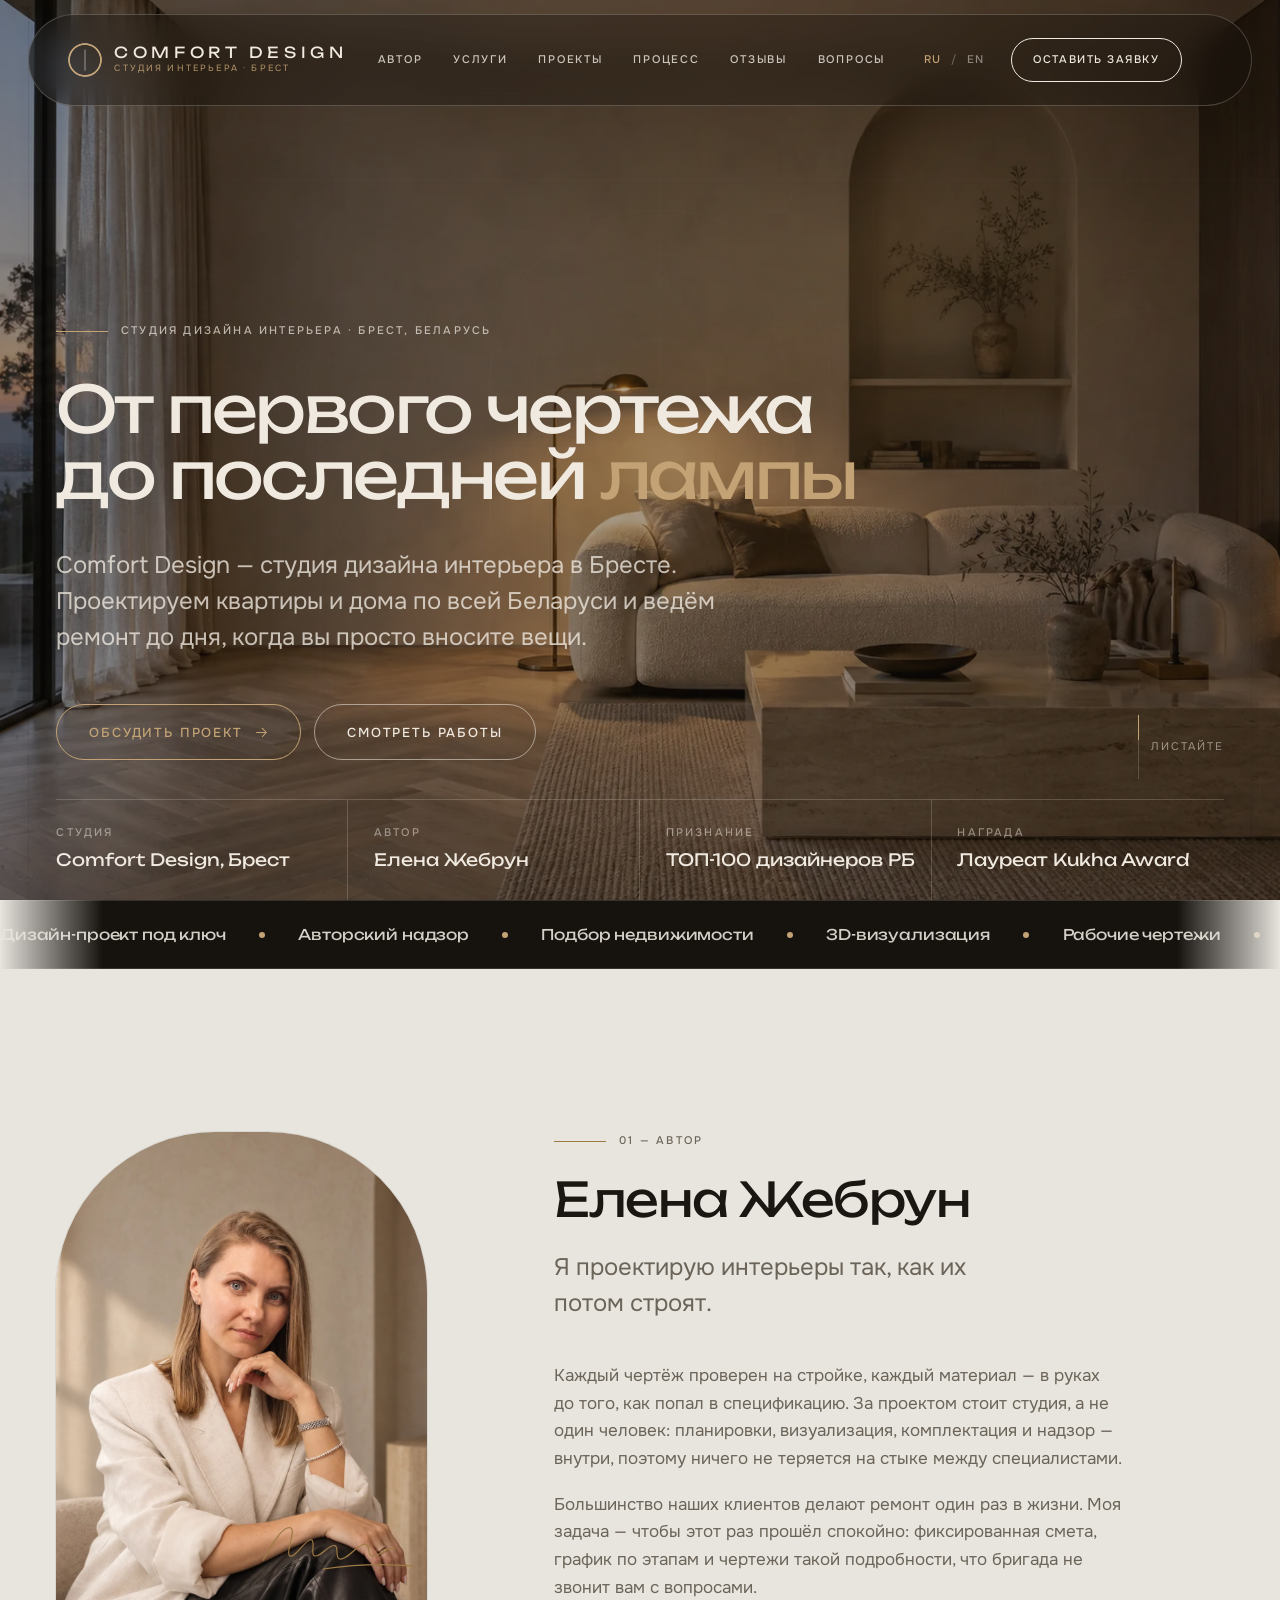
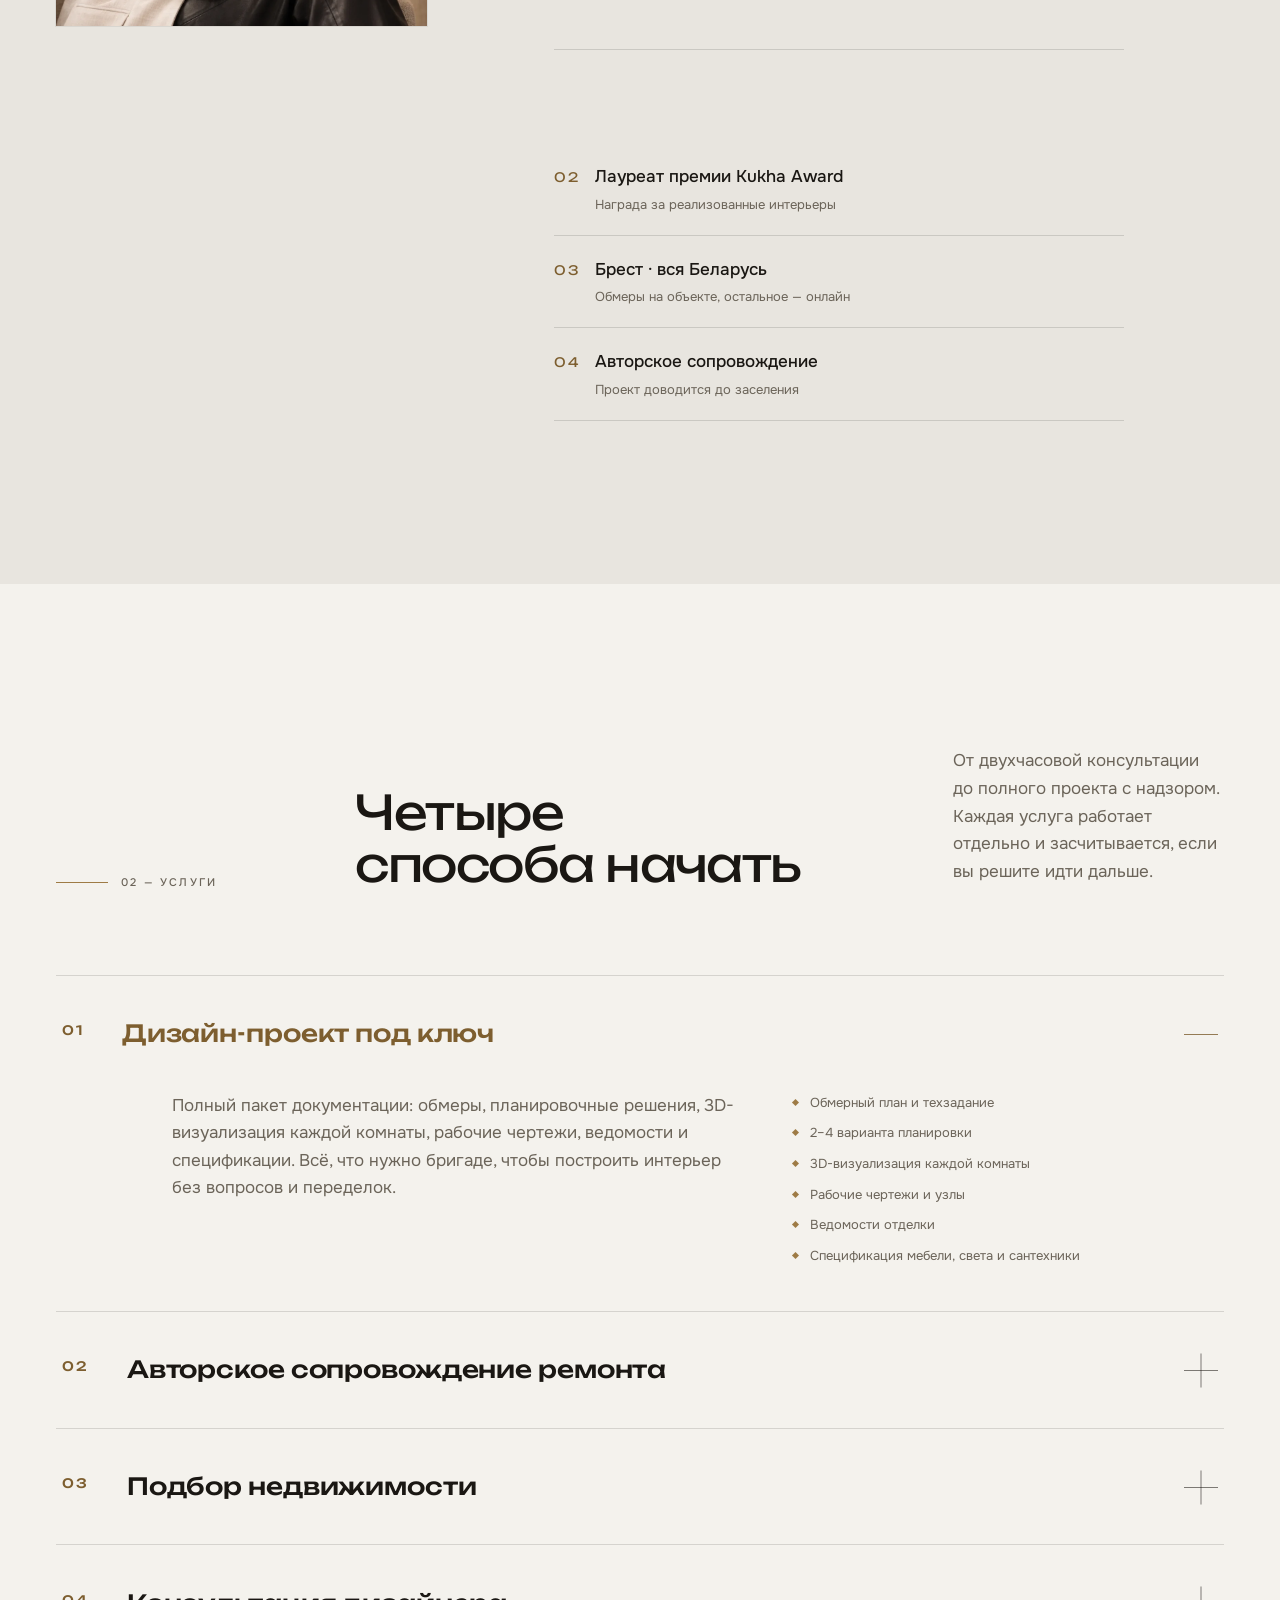
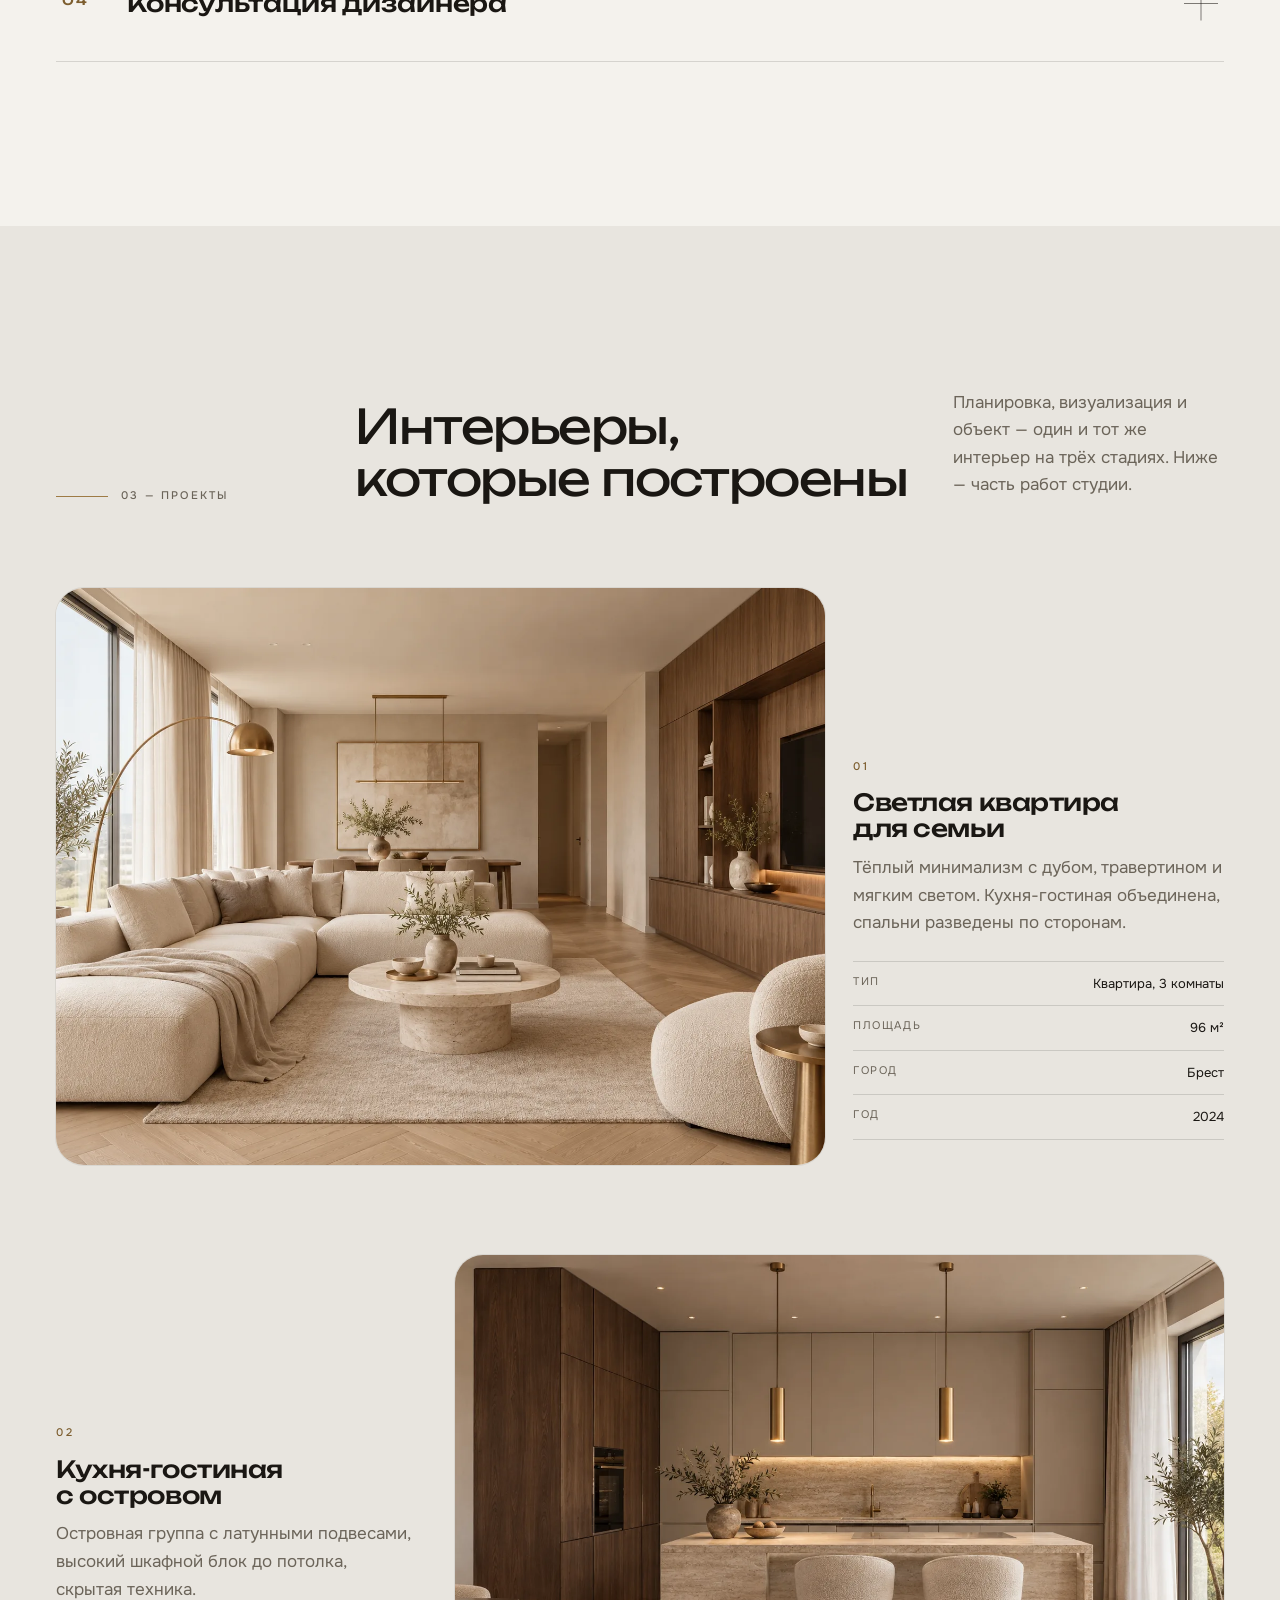
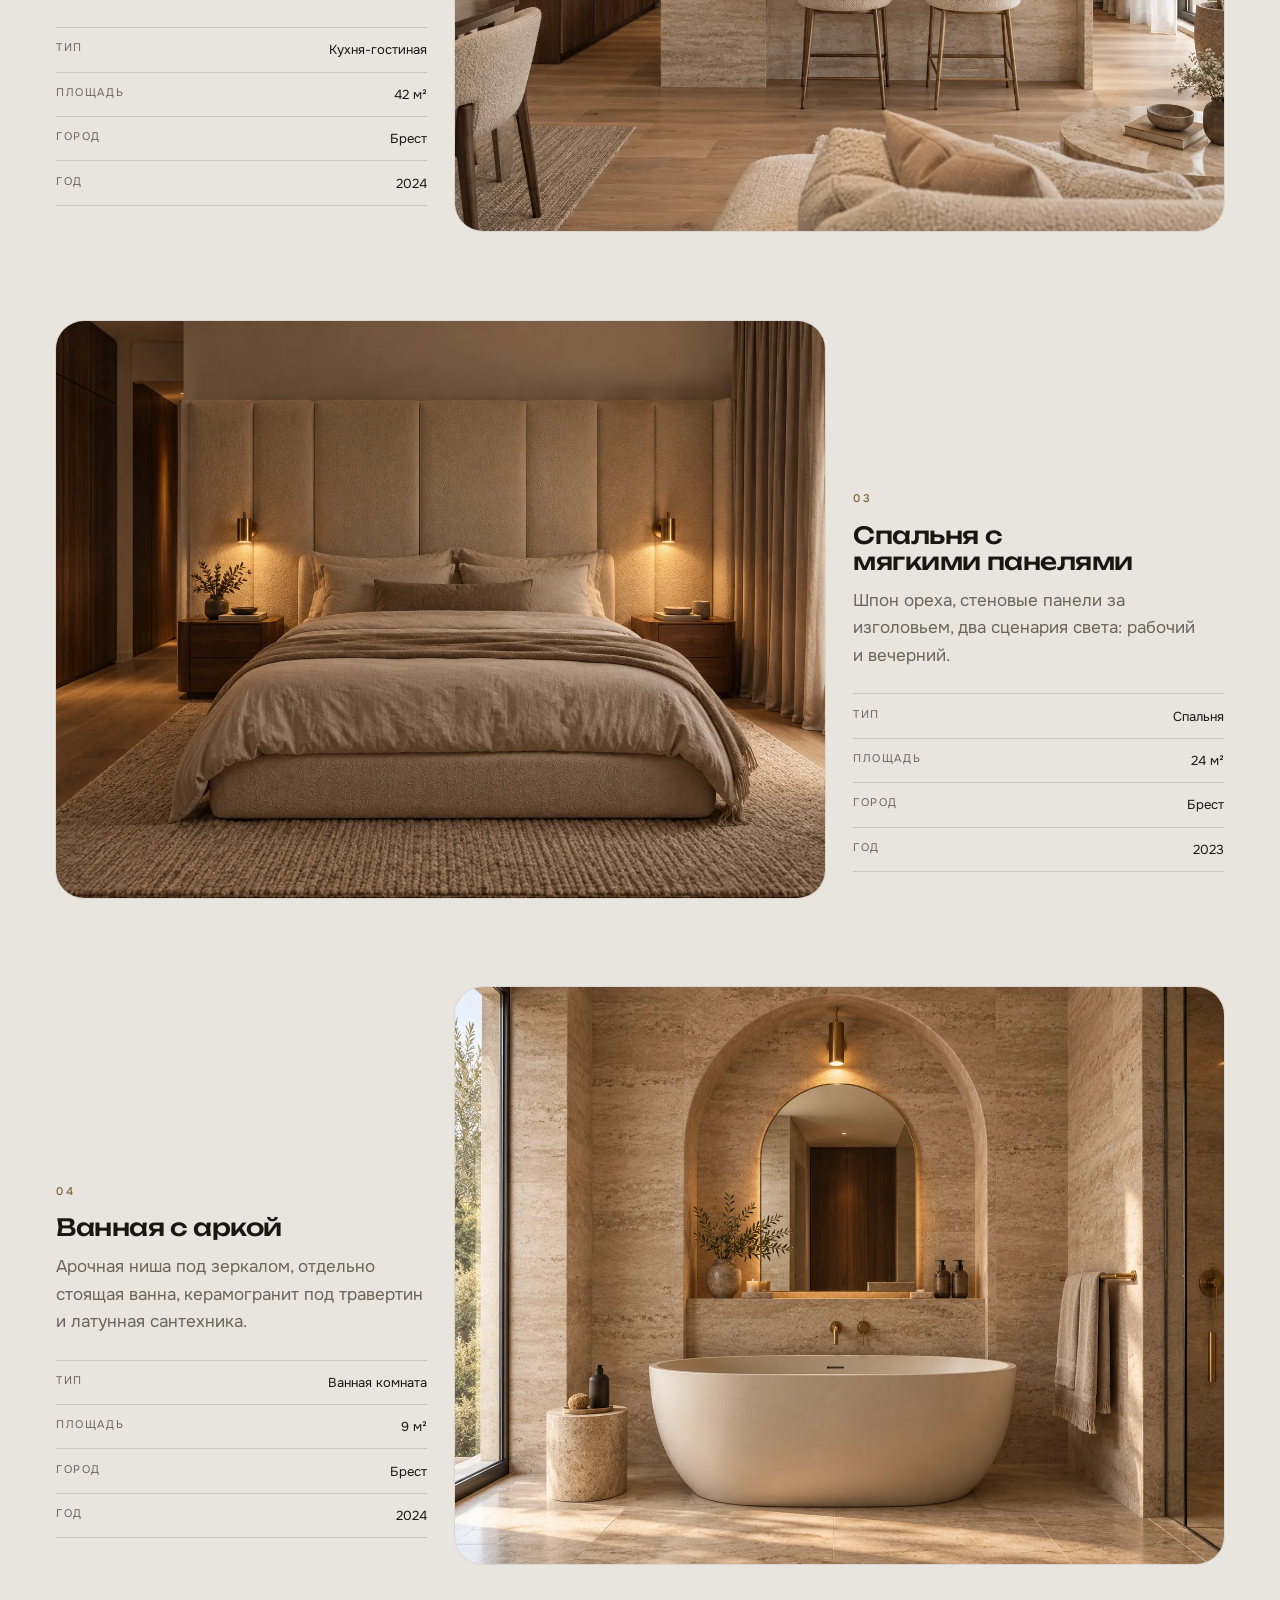
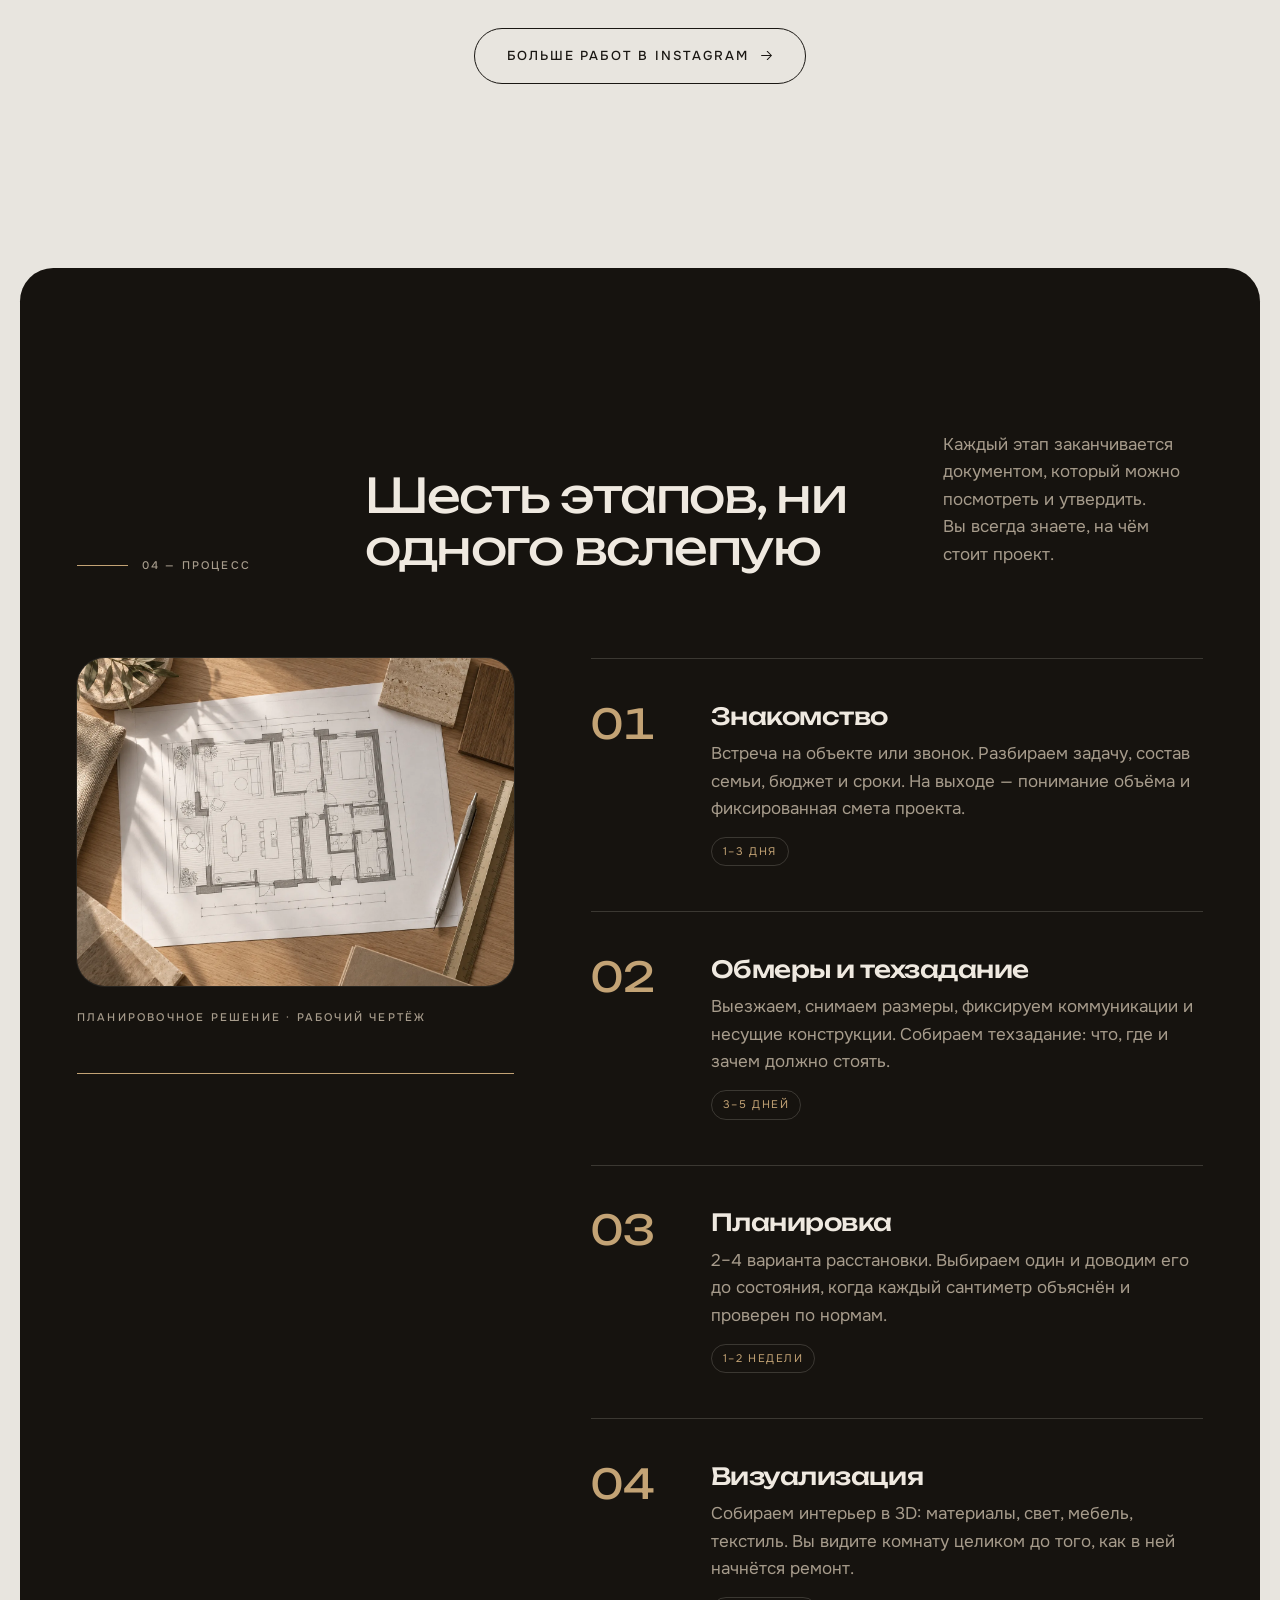
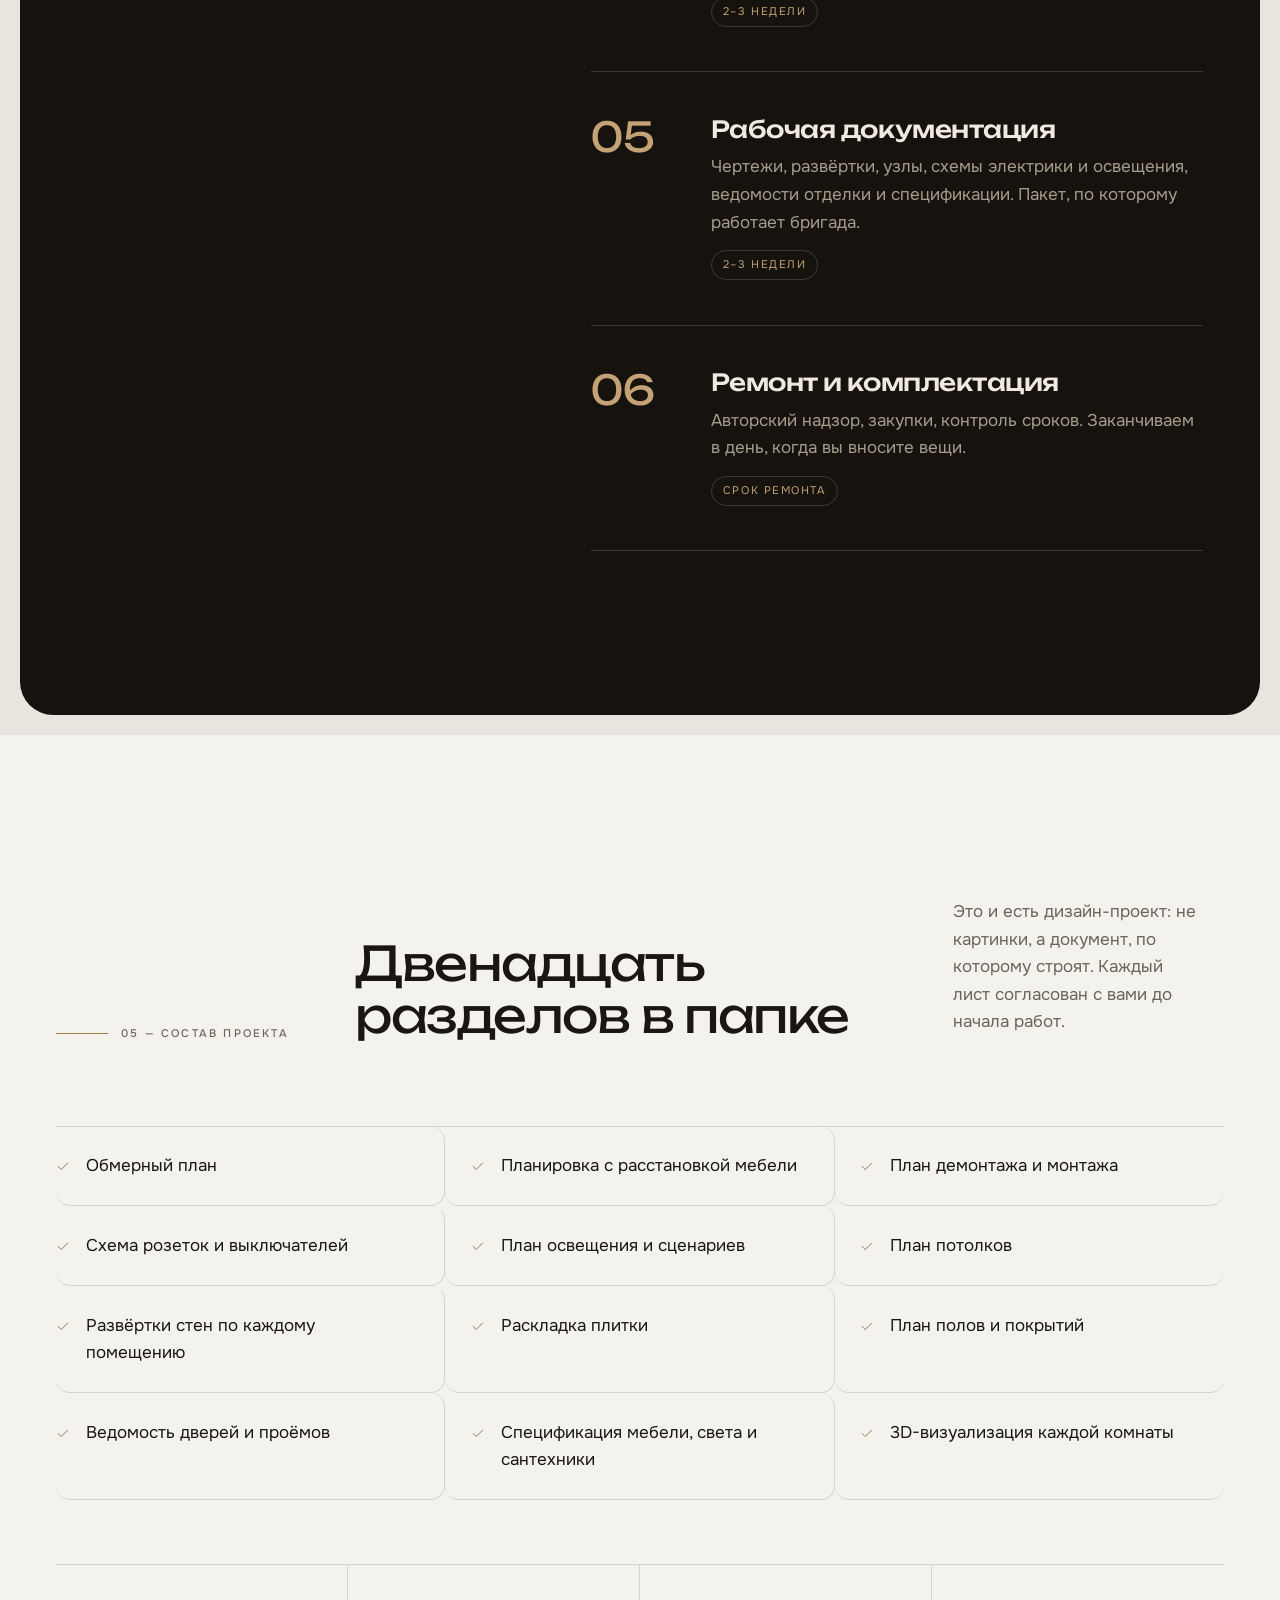
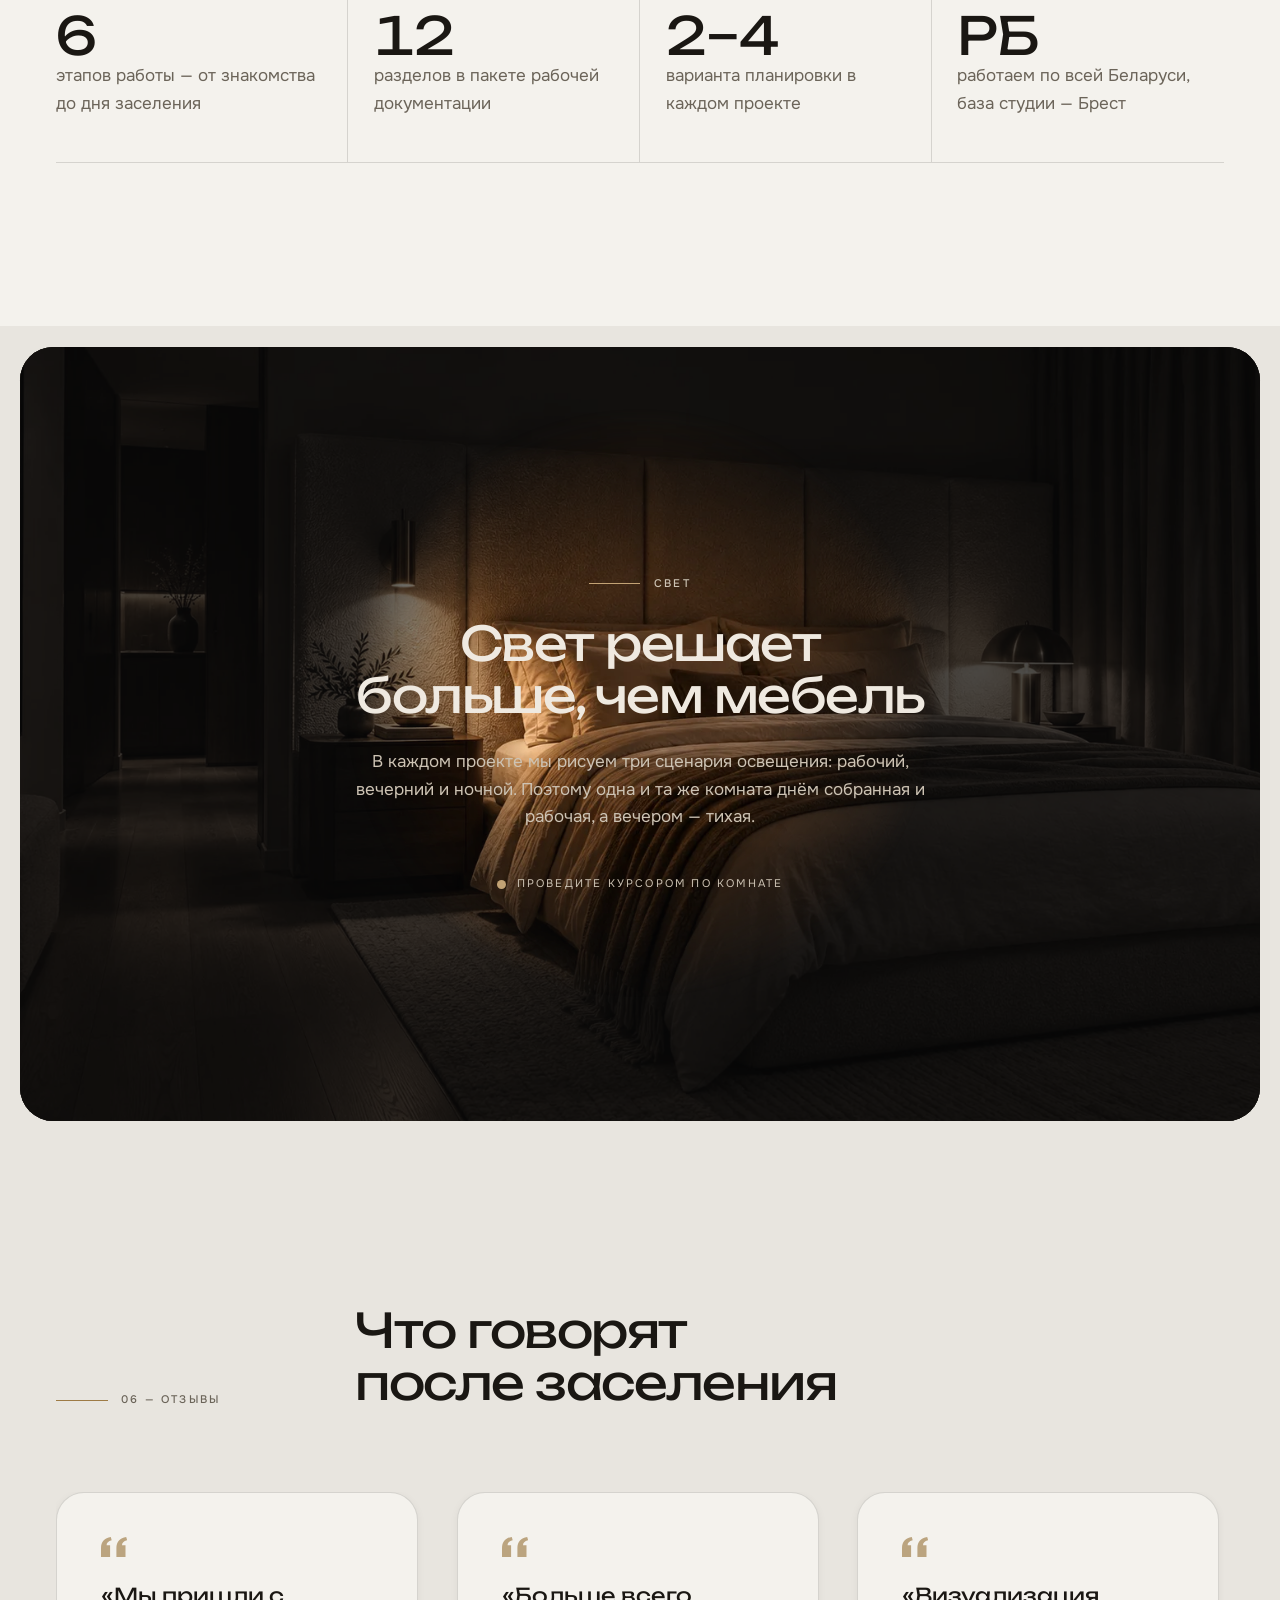
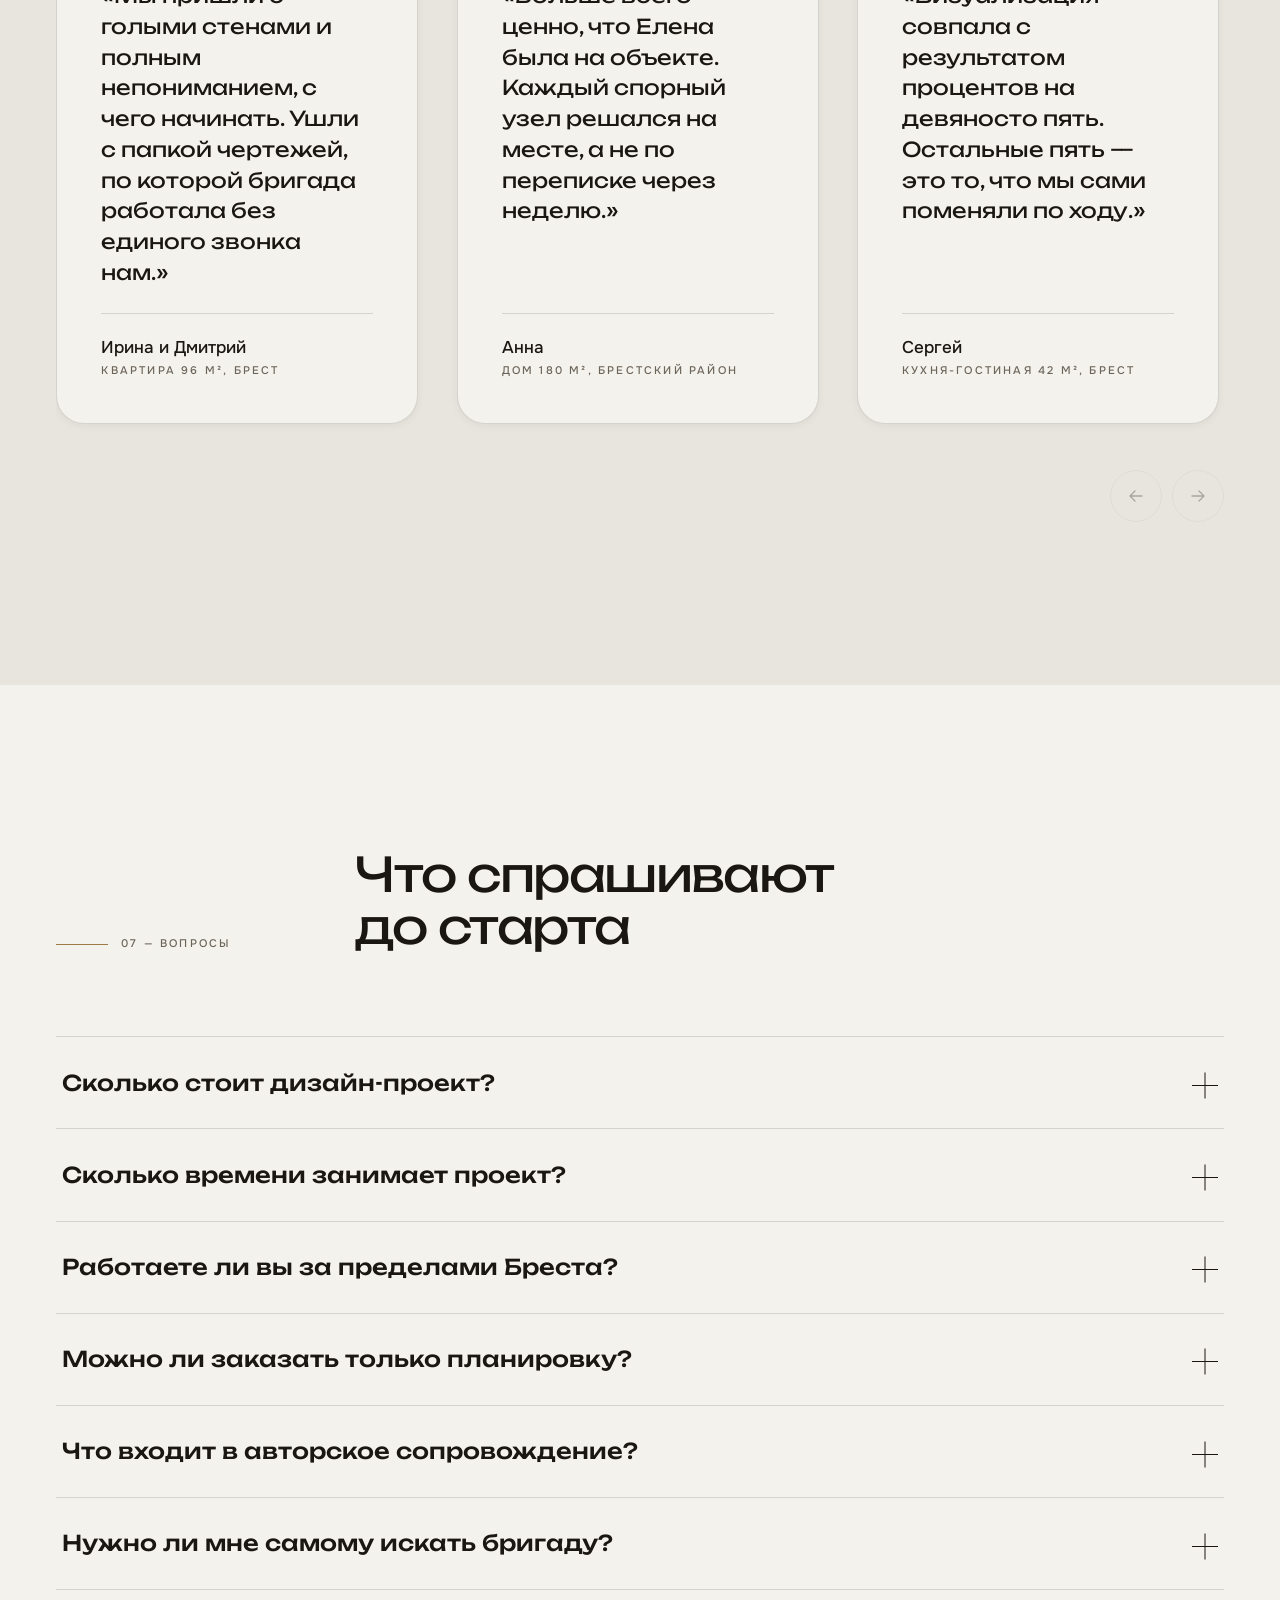
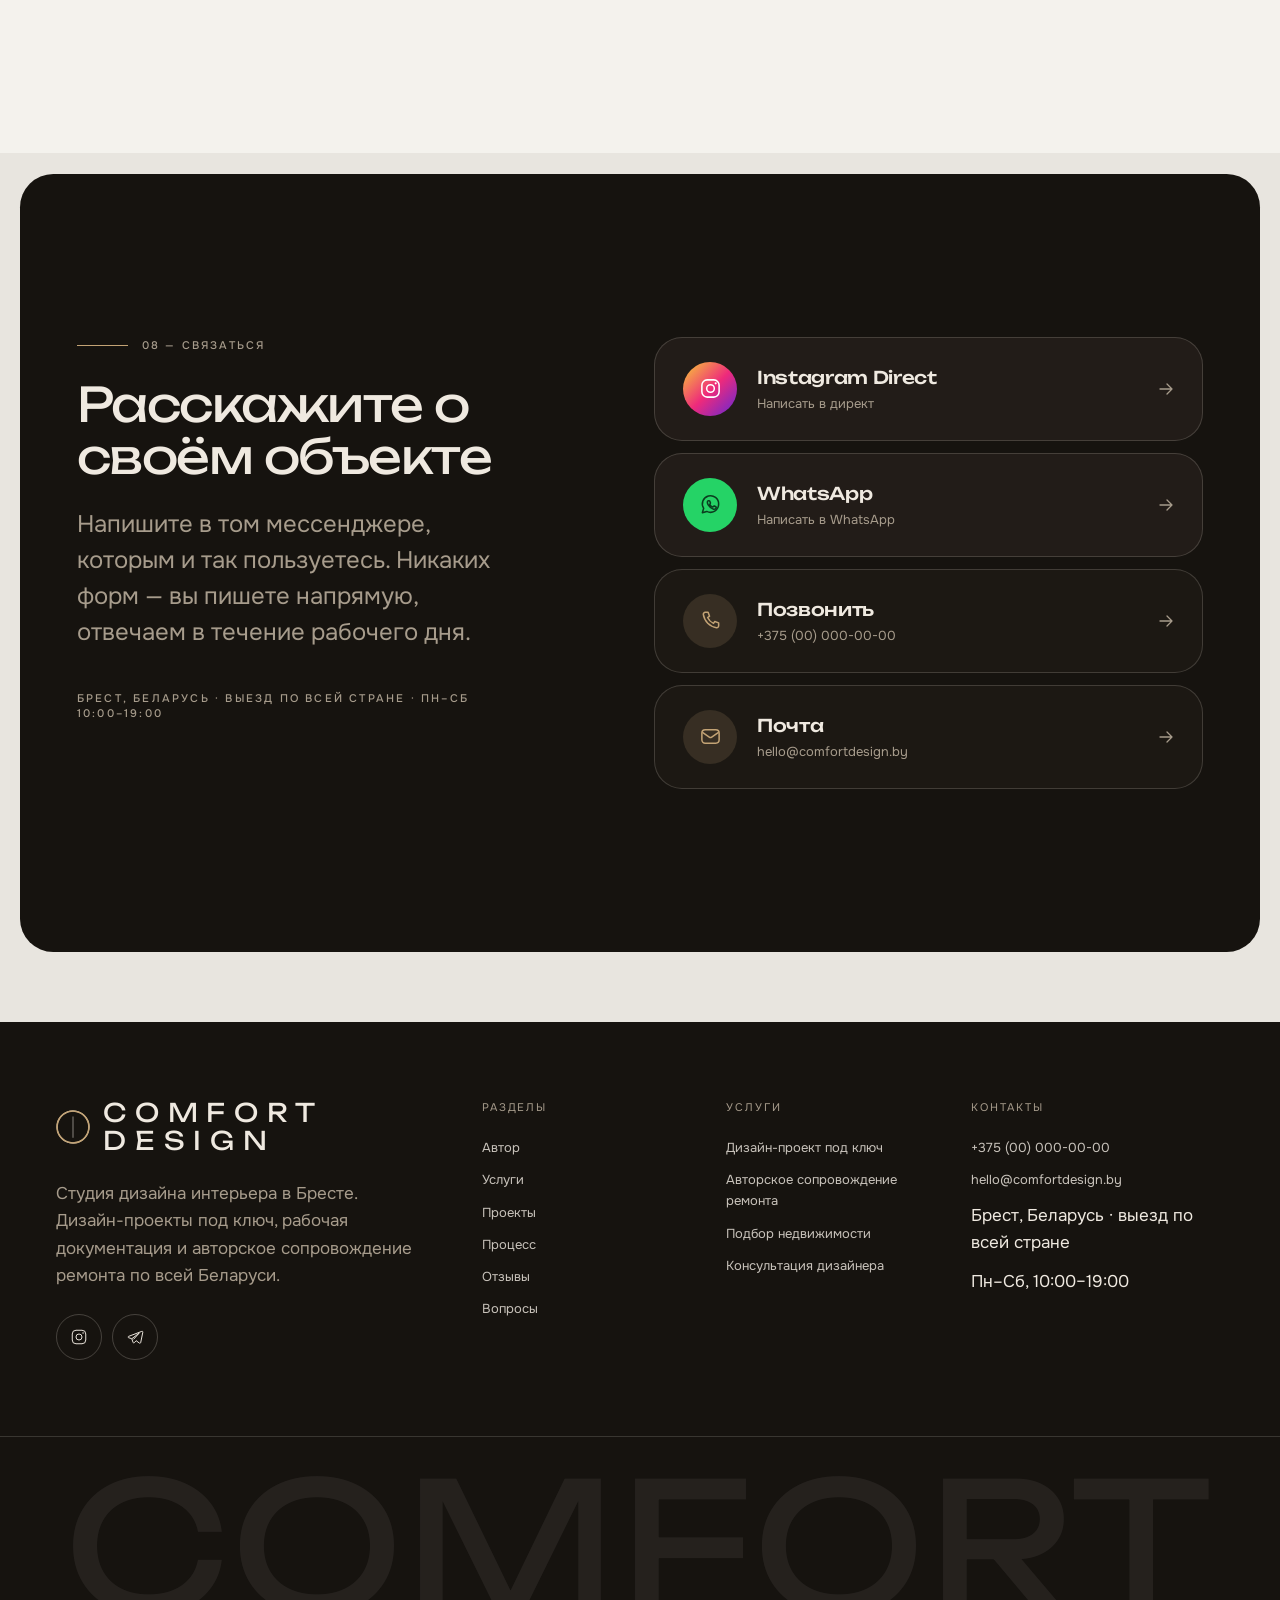
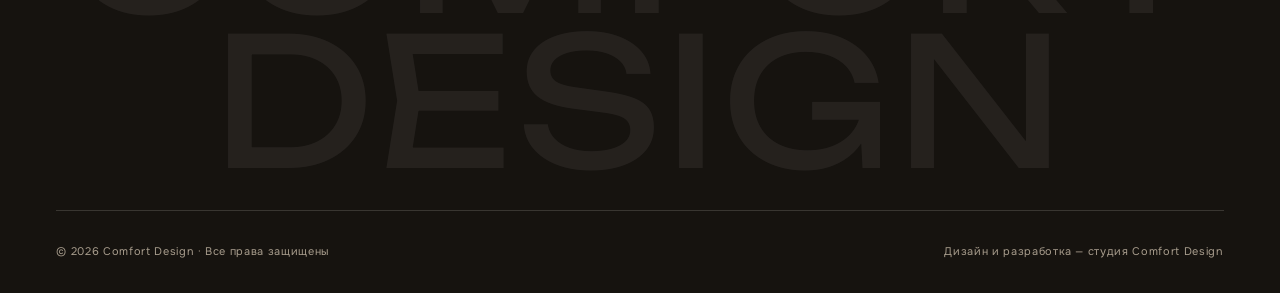
==== commit f8d8efa1: "Install the real photographs; fix two bugs they exposed All eight slots are filled and match their s" ====
--- a/comfort-design/index.html
+++ b/comfort-design/index.html
@@ -35,8 +35,8 @@
 <link rel="apple-touch-icon" href="assets/img/apple-touch-icon.png">
 <link rel="manifest" href="site.webmanifest">
 
-<link rel="preload" as="font" type="font/woff2" href="assets/fonts/tenor-sans-cyrillic.woff2" crossorigin>
-<link rel="preload" as="font" type="font/woff2" href="assets/fonts/golos-text-cyrillic.woff2" crossorigin>
+<link rel="preload" as="font" type="font/woff2" href="assets/fonts/unbounded-cyrillic.woff2" crossorigin>
+<link rel="preload" as="font" type="font/woff2" href="assets/fonts/onest-cyrillic.woff2" crossorigin>
 <link rel="stylesheet" href="assets/css/fonts.css">
 <link rel="stylesheet" href="assets/css/style.css">
 <script>document.documentElement.classList.remove('no-js');</script>
@@ -84,7 +84,7 @@
 </div>
 <main id="main">
 <section class="hero" id="top" data-anim>
-<div class="hero__bg"><svg class="hero__draft" viewBox="0 0 1600 900" preserveAspectRatio="xMidYMid slice" aria-hidden="true"><g fill="none" stroke="#efe9e0" stroke-opacity=".16" stroke-width="1" stroke-linecap="round"><path d="M180 820V420a150 150 0 0 1 300 0v400"/><path d="M220 820V420a110 110 0 0 1 220 0v400"/><path d="M650 820V380a170 170 0 0 1 340 0v440"/><path d="M694 820V380a126 126 0 0 1 252 0v440"/><path d="M1160 820V420a150 150 0 0 1 300 0v400"/><path d="M1200 820V420a110 110 0 0 1 220 0v400"/><path d="M0 820h1600M0 846h1600M0 180h1600"/><path d="M700 700h240v14H700zM724 714v106M916 714v106"/><path d="M800 660c0-28 14-40 30-40s30 12 30 40v40h-60z"/><path d="M820 180v210M770 390a50 50 0 0 1 100 0z"/></g></svg><img class="hero__img" src="assets/img/hero.jpg" alt="" loading="eager" fetchpriority="high" decoding="async"><span class="hero__wash" aria-hidden="true"></span><span class="hero__vig" aria-hidden="true"></span></div>
+<div class="hero__bg"><svg class="hero__draft" viewBox="0 0 1600 900" preserveAspectRatio="xMidYMid slice" aria-hidden="true"><g fill="none" stroke="#efe9e0" stroke-opacity=".16" stroke-width="1" stroke-linecap="round"><path d="M180 820V420a150 150 0 0 1 300 0v400"/><path d="M220 820V420a110 110 0 0 1 220 0v400"/><path d="M650 820V380a170 170 0 0 1 340 0v440"/><path d="M694 820V380a126 126 0 0 1 252 0v440"/><path d="M1160 820V420a150 150 0 0 1 300 0v400"/><path d="M1200 820V420a110 110 0 0 1 220 0v400"/><path d="M0 820h1600M0 846h1600M0 180h1600"/><path d="M700 700h240v14H700zM724 714v106M916 714v106"/><path d="M800 660c0-28 14-40 30-40s30 12 30 40v40h-60z"/><path d="M820 180v210M770 390a50 50 0 0 1 100 0z"/></g></svg><img class="hero__img" src="assets/img/hero.webp" alt="" width="1672" height="941" loading="eager" fetchpriority="high" decoding="async"><span class="hero__wash" aria-hidden="true"></span><span class="hero__vig" aria-hidden="true"></span></div>
 <div class="shell shell--wide hero__body">
 <p class="eyebrow hero__eyebrow" data-i18n="hero.eyebrow">Студия дизайна интерьера · Брест, Беларусь</p>
 <h1><span class="hero__line" style="--i:0"><span data-i18n="hero.l1">От первого чертежа</span></span><span class="hero__line" style="--i:1"><span data-i18n="hero.l2" data-i18n-html>до последней <em>лампы</em></span></span></h1>
@@ -106,7 +106,7 @@
 <div class="shell">
 <div class="grid grid--12">
 <div class="about__portrait" data-reveal="zoom">
-<figure class="frame frame--r34 frame--arch" data-draft="studio"><span class="frame__in"><svg class="frame__draft" viewBox="0 0 900 1200" preserveAspectRatio="xMidYMid slice" aria-hidden="true" focusable="false"><path class="ln ln--soft" d="M0 84H900"/><path class="ln" d="M150 170h330v600H150z"/><path class="fill-warm" d="M150 170h330v600H150z"/><path class="ln ln--soft" d="M315 170v600M150 420h330M150 620h330"/><path class="fill-warm" d="M150 770h330l214 190H40z"/><path class="ln" d="M108 150v640M108 150h44M130 150c0 214-16 420-22 640"/><path class="ln" d="M522 150v640M522 150h-44M500 150c0 214 16 420 22 640"/><path class="ln" d="M330 900h300v170H330z"/><path class="ln" d="M330 900c0-84 22-116 74-116h152c52 0 74 32 74 116"/><path class="ln ln--soft" d="M404 900V784M556 900V784"/><path class="ln" d="M330 1070v34M630 1070v34"/><path class="ln ln--soft" d="M398 876c0-30 14-44 34-44s34 14 34 44"/><path class="ln ln--accent" d="M666 330h150l-28 116h-94z"/><path class="ln" d="M741 446v568M694 1014h94"/><ellipse class="fill-warm" cx="741" cy="450" rx="160" ry="190"/><path class="ln" d="M654 830h190v14H654z"/><path class="ln" d="M678 844v140M820 844v140"/><path class="ln ln--soft" d="M700 800h96v30h-96zM708 800v30M740 800v30M772 800v30"/><ellipse class="fill-shade" cx="470" cy="1120" rx="360" ry="64"/><path class="ln ln--soft" d="M0 1060h900M0 1084h900"/></svg><img class="frame__photo" src="assets/img/elena.jpg" alt="Елена Жебрун — дизайнер интерьера, основатель студии Comfort Design в Бресте" loading="lazy" decoding="async" sizes="(min-width:60rem) 33vw, 92vw"></span></figure>
+<figure class="frame frame--r34 frame--arch" data-draft="studio"><span class="frame__in"><svg class="frame__draft" viewBox="0 0 900 1200" preserveAspectRatio="xMidYMid slice" aria-hidden="true" focusable="false"><path class="ln ln--soft" d="M0 84H900"/><path class="ln" d="M150 170h330v600H150z"/><path class="fill-warm" d="M150 170h330v600H150z"/><path class="ln ln--soft" d="M315 170v600M150 420h330M150 620h330"/><path class="fill-warm" d="M150 770h330l214 190H40z"/><path class="ln" d="M108 150v640M108 150h44M130 150c0 214-16 420-22 640"/><path class="ln" d="M522 150v640M522 150h-44M500 150c0 214 16 420 22 640"/><path class="ln" d="M330 900h300v170H330z"/><path class="ln" d="M330 900c0-84 22-116 74-116h152c52 0 74 32 74 116"/><path class="ln ln--soft" d="M404 900V784M556 900V784"/><path class="ln" d="M330 1070v34M630 1070v34"/><path class="ln ln--soft" d="M398 876c0-30 14-44 34-44s34 14 34 44"/><path class="ln ln--accent" d="M666 330h150l-28 116h-94z"/><path class="ln" d="M741 446v568M694 1014h94"/><ellipse class="fill-warm" cx="741" cy="450" rx="160" ry="190"/><path class="ln" d="M654 830h190v14H654z"/><path class="ln" d="M678 844v140M820 844v140"/><path class="ln ln--soft" d="M700 800h96v30h-96zM708 800v30M740 800v30M772 800v30"/><ellipse class="fill-shade" cx="470" cy="1120" rx="360" ry="64"/><path class="ln ln--soft" d="M0 1060h900M0 1084h900"/></svg><img class="frame__photo" src="assets/img/elena.webp" alt="Елена Жебрун — дизайнер интерьера и основатель студии Comfort Design, Брест" width="1086" height="1448" loading="lazy" decoding="async" sizes="(min-width:60rem) 33vw, 92vw"></span></figure>
 <svg class="about__sig" viewBox="0 0 260 90" aria-hidden="true"><path d="M14 66c18-34 30-48 38-44 7 4-8 34-2 38 7 5 22-24 30-22 6 2-2 20 4 22 8 3 20-16 28-14 6 2 0 16 6 18 10 4 26-22 36-20 7 1 2 14 8 16 9 3 24-14 32-10"/><path d="M96 78c40-6 82-8 124-4"/></svg>
 </div>
 <div class="about__text">
@@ -202,7 +202,7 @@
 </div>
 <div class="work">
 <article class="work__i">
-  <div class="work__media" data-reveal="zoom"><a class="frame frame-link frame--r43" href="#work" data-draft="living" data-lb="0" aria-label="Открыть проект: Светлая квартира для семьи"><span class="frame__in"><svg class="frame__draft" viewBox="0 0 1200 800" preserveAspectRatio="xMidYMid slice" aria-hidden="true" focusable="false"><path class="ln ln--soft" d="M0 96H1200"/><path class="ln" d="M96 150h330v420H96z"/><path class="ln ln--soft" d="M261 150v420M96 330h330"/><path class="fill-warm" d="M96 150h330v420H96z"/><path class="fill-warm" d="M96 570h330l188 116H60z"/><path class="ln" d="M60 132v460M60 132h40M78 132c0 160 -14 300 -18 460"/><path class="ln" d="M452 132v460M452 132h-38M434 132c0 160 14 300 18 460"/><path class="ln" d="M470 470h330v130H470z"/><path class="ln" d="M470 470c0-46 12-62 42-62h246c30 0 42 16 42 62"/><path class="ln ln--soft" d="M512 470v-58M758 470v-58M635 408v62"/><path class="ln" d="M470 600v-18M800 600v-18"/><path class="ln ln--soft" d="M498 444c0-26 12-38 26-38s26 12 26 38M720 444c0-26 12-38 26-38s26 12 26 38"/><path class="ln" d="M528 626h214v10H528z"/><path class="ln" d="M556 636v40M714 636v40"/><path class="fill-shade" d="M528 626h214v10H528z"/><path class="ln ln--accent" d="M930 246h120l-22 92H952z"/><path class="ln" d="M990 338v246M944 584h92"/><ellipse class="fill-warm" cx="990" cy="340" rx="118" ry="96"/><path class="ln" d="M1076 452h112v132h-112z"/><path class="ln ln--soft" d="M1076 508h112"/><path class="ln" d="M1088 206h96v170h-96z"/><ellipse class="fill-warm" cx="660" cy="695" rx="300" ry="86"/><path class="ln ln--soft" d="M0 600H1200"/><path class="ln ln--soft" d="M0 616H1200"/></svg><img class="frame__photo" src="assets/img/work-1.jpg" alt="Светлая квартира для семьи — проект студии Comfort Design, Брест" loading="lazy" decoding="async" sizes="(min-width:60rem) 62vw, 92vw"></span><span class="frame__open" aria-hidden="true"><span data-i18n="work.open">Смотреть<br>проект</span></span></a></div>
+  <div class="work__media" data-reveal="zoom"><a class="frame frame-link frame--r43" href="#work" data-draft="living" data-lb="0" aria-label="Открыть проект: Светлая квартира для семьи"><span class="frame__in"><svg class="frame__draft" viewBox="0 0 1200 800" preserveAspectRatio="xMidYMid slice" aria-hidden="true" focusable="false"><path class="ln ln--soft" d="M0 96H1200"/><path class="ln" d="M96 150h330v420H96z"/><path class="ln ln--soft" d="M261 150v420M96 330h330"/><path class="fill-warm" d="M96 150h330v420H96z"/><path class="fill-warm" d="M96 570h330l188 116H60z"/><path class="ln" d="M60 132v460M60 132h40M78 132c0 160 -14 300 -18 460"/><path class="ln" d="M452 132v460M452 132h-38M434 132c0 160 14 300 18 460"/><path class="ln" d="M470 470h330v130H470z"/><path class="ln" d="M470 470c0-46 12-62 42-62h246c30 0 42 16 42 62"/><path class="ln ln--soft" d="M512 470v-58M758 470v-58M635 408v62"/><path class="ln" d="M470 600v-18M800 600v-18"/><path class="ln ln--soft" d="M498 444c0-26 12-38 26-38s26 12 26 38M720 444c0-26 12-38 26-38s26 12 26 38"/><path class="ln" d="M528 626h214v10H528z"/><path class="ln" d="M556 636v40M714 636v40"/><path class="fill-shade" d="M528 626h214v10H528z"/><path class="ln ln--accent" d="M930 246h120l-22 92H952z"/><path class="ln" d="M990 338v246M944 584h92"/><ellipse class="fill-warm" cx="990" cy="340" rx="118" ry="96"/><path class="ln" d="M1076 452h112v132h-112z"/><path class="ln ln--soft" d="M1076 508h112"/><path class="ln" d="M1088 206h96v170h-96z"/><ellipse class="fill-warm" cx="660" cy="695" rx="300" ry="86"/><path class="ln ln--soft" d="M0 600H1200"/><path class="ln ln--soft" d="M0 616H1200"/></svg><img class="frame__photo" src="assets/img/work-1.webp" alt="Светлая гостиная с модульным диваном в бежевом букле, круглым травертиновым столом и латунным торшером" width="1448" height="1086" loading="lazy" decoding="async" sizes="(min-width:60rem) 62vw, 92vw"></span><span class="frame__open" aria-hidden="true"><span data-i18n="work.open">Смотреть<br>проект</span></span></a></div>
   <div class="work__meta" data-reveal="up" style="--i:1">
     <p class="micro micro--accent">01</p>
     <h3 class="work__t mt-2" data-i18n="work.t0">Светлая квартира для семьи</h3>
@@ -216,7 +216,7 @@
   </div>
 </article>
 <article class="work__i work__i--alt">
-  <div class="work__media" data-reveal="zoom"><a class="frame frame-link frame--r43" href="#work" data-draft="kitchen" data-lb="1" aria-label="Открыть проект: Кухня-гостиная с островом"><span class="frame__in"><svg class="frame__draft" viewBox="0 0 1200 800" preserveAspectRatio="xMidYMid slice" aria-hidden="true" focusable="false"><path class="ln ln--soft" d="M0 96H1200"/><path class="ln" d="M70 140h300v460H70z"/><path class="ln ln--soft" d="M170 140v460M270 140v460M70 330h300"/><path class="fill-shade" d="M70 140h300v460H70z"/><path class="ln" d="M430 180h480v150H430z"/><path class="ln ln--soft" d="M590 180v150M750 180v150"/><path class="ln ln--soft" d="M430 420h480"/><path class="ln" d="M420 470h500v46H420z"/><path class="ln" d="M446 516h448v100H446z"/><path class="ln ln--soft" d="M596 516v100M746 516v100"/><path class="fill-shade" d="M420 470h500v46H420z"/><path class="ln ln--accent" d="M540 96v142M540 238h-52l26-52h52l-26 52z"/><path class="ln ln--accent" d="M800 96v142M800 238h-52l26-52h52l-26 52z"/><ellipse class="fill-warm" cx="540" cy="300" rx="104" ry="86"/><ellipse class="fill-warm" cx="800" cy="300" rx="104" ry="86"/><path class="ln" d="M520 560a34 34 0 0 1 68 0v10h-68z"/><path class="ln" d="M554 570v70M528 640h52"/><path class="ln" d="M740 560a34 34 0 0 1 68 0v10h-68z"/><path class="ln" d="M774 570v70M748 640h52"/><path class="ln" d="M980 200h160v320H980z"/><path class="fill-warm" d="M980 200h160v320H980z"/><path class="ln ln--soft" d="M1060 200v320"/><ellipse class="fill-warm" cx="640" cy="745" rx="330" ry="86"/><path class="ln ln--soft" d="M0 650H1200"/><path class="ln ln--soft" d="M0 666H1200"/></svg><img class="frame__photo" src="assets/img/work-2.jpg" alt="Кухня-гостиная с островом — проект студии Comfort Design, Брест" loading="lazy" decoding="async" sizes="(min-width:60rem) 62vw, 92vw"></span><span class="frame__open" aria-hidden="true"><span data-i18n="work.open">Смотреть<br>проект</span></span></a></div>
+  <div class="work__media" data-reveal="zoom"><a class="frame frame-link frame--r43" href="#work" data-draft="kitchen" data-lb="1" aria-label="Открыть проект: Кухня-гостиная с островом"><span class="frame__in"><svg class="frame__draft" viewBox="0 0 1200 800" preserveAspectRatio="xMidYMid slice" aria-hidden="true" focusable="false"><path class="ln ln--soft" d="M0 96H1200"/><path class="ln" d="M70 140h300v460H70z"/><path class="ln ln--soft" d="M170 140v460M270 140v460M70 330h300"/><path class="fill-shade" d="M70 140h300v460H70z"/><path class="ln" d="M430 180h480v150H430z"/><path class="ln ln--soft" d="M590 180v150M750 180v150"/><path class="ln ln--soft" d="M430 420h480"/><path class="ln" d="M420 470h500v46H420z"/><path class="ln" d="M446 516h448v100H446z"/><path class="ln ln--soft" d="M596 516v100M746 516v100"/><path class="fill-shade" d="M420 470h500v46H420z"/><path class="ln ln--accent" d="M540 96v142M540 238h-52l26-52h52l-26 52z"/><path class="ln ln--accent" d="M800 96v142M800 238h-52l26-52h52l-26 52z"/><ellipse class="fill-warm" cx="540" cy="300" rx="104" ry="86"/><ellipse class="fill-warm" cx="800" cy="300" rx="104" ry="86"/><path class="ln" d="M520 560a34 34 0 0 1 68 0v10h-68z"/><path class="ln" d="M554 570v70M528 640h52"/><path class="ln" d="M740 560a34 34 0 0 1 68 0v10h-68z"/><path class="ln" d="M774 570v70M748 640h52"/><path class="ln" d="M980 200h160v320H980z"/><path class="fill-warm" d="M980 200h160v320H980z"/><path class="ln ln--soft" d="M1060 200v320"/><ellipse class="fill-warm" cx="640" cy="745" rx="330" ry="86"/><path class="ln ln--soft" d="M0 650H1200"/><path class="ln ln--soft" d="M0 666H1200"/></svg><img class="frame__photo" src="assets/img/work-2.webp" alt="Кухня-гостиная с островом из травертина, латунными подвесами и высоким шкафным блоком из тёмного шпона" width="1448" height="1086" loading="lazy" decoding="async" sizes="(min-width:60rem) 62vw, 92vw"></span><span class="frame__open" aria-hidden="true"><span data-i18n="work.open">Смотреть<br>проект</span></span></a></div>
   <div class="work__meta" data-reveal="up" style="--i:1">
     <p class="micro micro--accent">02</p>
     <h3 class="work__t mt-2" data-i18n="work.t1">Кухня-гостиная с островом</h3>
@@ -230,7 +230,7 @@
   </div>
 </article>
 <article class="work__i">
-  <div class="work__media" data-reveal="zoom"><a class="frame frame-link frame--r43" href="#work" data-draft="bedroom" data-lb="2" aria-label="Открыть проект: Спальня с мягкими панелями"><span class="frame__in"><svg class="frame__draft" viewBox="0 0 1200 800" preserveAspectRatio="xMidYMid slice" aria-hidden="true" focusable="false"><path class="ln ln--soft" d="M0 96H1200"/><path class="ln" d="M330 150h540v300H330z"/><path class="ln ln--soft" d="M420 150v300M510 150v300M600 150v300M690 150v300M780 150v300"/><path class="fill-shade" d="M330 150h540v300H330z"/><path class="ln" d="M300 450h600v40H300z"/><path class="ln" d="M316 490h568v120H316z"/><path class="ln ln--soft" d="M316 540h568"/><path class="ln" d="M330 610v26M870 610v26"/><path class="ln" d="M400 450c0-42 20-60 62-60h72c42 0 62 18 62 60"/><path class="ln" d="M620 450c0-42 20-60 62-60h72c42 0 62 18 62 60"/><path class="ln ln--accent" d="M238 260h72l-14 62h-44z"/><path class="ln ln--accent" d="M890 260h72l-14 62h-44z"/><ellipse class="fill-warm" cx="274" cy="300" rx="108" ry="122"/><ellipse class="fill-warm" cx="926" cy="300" rx="108" ry="122"/><path class="ln" d="M186 470h140v140H186z"/><path class="ln ln--soft" d="M186 526h140"/><path class="ln" d="M874 470h140v140H874z"/><path class="ln ln--soft" d="M874 526h140"/><path class="ln ln--soft" d="M1060 120v500M1110 120v500M1160 120v500"/><ellipse class="fill-warm" cx="600" cy="745" rx="340" ry="86"/><path class="ln ln--soft" d="M0 650H1200"/><path class="ln ln--soft" d="M0 666H1200"/></svg><img class="frame__photo" src="assets/img/work-3.jpg" alt="Спальня с мягкими панелями — проект студии Comfort Design, Брест" loading="lazy" decoding="async" sizes="(min-width:60rem) 62vw, 92vw"></span><span class="frame__open" aria-hidden="true"><span data-i18n="work.open">Смотреть<br>проект</span></span></a></div>
+  <div class="work__media" data-reveal="zoom"><a class="frame frame-link frame--r43" href="#work" data-draft="bedroom" data-lb="2" aria-label="Открыть проект: Спальня с мягкими панелями"><span class="frame__in"><svg class="frame__draft" viewBox="0 0 1200 800" preserveAspectRatio="xMidYMid slice" aria-hidden="true" focusable="false"><path class="ln ln--soft" d="M0 96H1200"/><path class="ln" d="M330 150h540v300H330z"/><path class="ln ln--soft" d="M420 150v300M510 150v300M600 150v300M690 150v300M780 150v300"/><path class="fill-shade" d="M330 150h540v300H330z"/><path class="ln" d="M300 450h600v40H300z"/><path class="ln" d="M316 490h568v120H316z"/><path class="ln ln--soft" d="M316 540h568"/><path class="ln" d="M330 610v26M870 610v26"/><path class="ln" d="M400 450c0-42 20-60 62-60h72c42 0 62 18 62 60"/><path class="ln" d="M620 450c0-42 20-60 62-60h72c42 0 62 18 62 60"/><path class="ln ln--accent" d="M238 260h72l-14 62h-44z"/><path class="ln ln--accent" d="M890 260h72l-14 62h-44z"/><ellipse class="fill-warm" cx="274" cy="300" rx="108" ry="122"/><ellipse class="fill-warm" cx="926" cy="300" rx="108" ry="122"/><path class="ln" d="M186 470h140v140H186z"/><path class="ln ln--soft" d="M186 526h140"/><path class="ln" d="M874 470h140v140H874z"/><path class="ln ln--soft" d="M874 526h140"/><path class="ln ln--soft" d="M1060 120v500M1110 120v500M1160 120v500"/><ellipse class="fill-warm" cx="600" cy="745" rx="340" ry="86"/><path class="ln ln--soft" d="M0 650H1200"/><path class="ln ln--soft" d="M0 666H1200"/></svg><img class="frame__photo" src="assets/img/work-3.webp" alt="Спальня с мягкими стеновыми панелями за изголовьем, латунными бра и льняным постельным бельём" width="1448" height="1086" loading="lazy" decoding="async" sizes="(min-width:60rem) 62vw, 92vw"></span><span class="frame__open" aria-hidden="true"><span data-i18n="work.open">Смотреть<br>проект</span></span></a></div>
   <div class="work__meta" data-reveal="up" style="--i:1">
     <p class="micro micro--accent">03</p>
     <h3 class="work__t mt-2" data-i18n="work.t2">Спальня с мягкими панелями</h3>
@@ -244,7 +244,7 @@
   </div>
 </article>
 <article class="work__i work__i--alt">
-  <div class="work__media" data-reveal="zoom"><a class="frame frame-link frame--r43" href="#work" data-draft="bath" data-lb="3" aria-label="Открыть проект: Ванная с аркой"><span class="frame__in"><svg class="frame__draft" viewBox="0 0 1200 800" preserveAspectRatio="xMidYMid slice" aria-hidden="true" focusable="false"><path class="ln ln--soft" d="M0 96H1200"/><path class="ln" d="M404 560V330a196 196 0 0 1 392 0v230"/><path class="fill-warm" d="M404 560V330a196 196 0 0 1 392 0v230z"/><path class="ln ln--soft" d="M444 560V330a156 156 0 0 1 312 0v230"/><path class="ln ln--accent" d="M506 470V356a94 94 0 0 1 188 0v114z"/><path class="ln" d="M330 600c0-64 42-96 120-96h300c78 0 120 32 120 96 0 56-44 96-120 96H450c-76 0-120-40-120-96z"/><path class="ln ln--soft" d="M368 604c0-42 32-64 92-64h280c60 0 92 22 92 64"/><path class="ln ln--accent" d="M600 504v-84h-52"/><path class="ln ln--accent" d="M268 300h56v96h-56z"/><path class="ln ln--accent" d="M876 300h56v96h-56z"/><ellipse class="fill-warm" cx="296" cy="348" rx="96" ry="110"/><ellipse class="fill-warm" cx="904" cy="348" rx="96" ry="110"/><path class="fill-shade" d="M0 720h120v80H0zM240 720h120v80H240zM480 720h120v80H480zM720 720h120v80H720zM960 720h120v80H960z"/><path class="ln ln--soft" d="M0 720h1200M0 760h1200M120 720v80M240 720v80M360 720v80M480 720v80M600 720v80M720 720v80M840 720v80M960 720v80M1080 720v80"/><path class="ln ln--soft" d="M0 716H1200"/></svg><img class="frame__photo" src="assets/img/work-4.jpg" alt="Ванная с аркой — проект студии Comfort Design, Брест" loading="lazy" decoding="async" sizes="(min-width:60rem) 62vw, 92vw"></span><span class="frame__open" aria-hidden="true"><span data-i18n="work.open">Смотреть<br>проект</span></span></a></div>
+  <div class="work__media" data-reveal="zoom"><a class="frame frame-link frame--r43" href="#work" data-draft="bath" data-lb="3" aria-label="Открыть проект: Ванная с аркой"><span class="frame__in"><svg class="frame__draft" viewBox="0 0 1200 800" preserveAspectRatio="xMidYMid slice" aria-hidden="true" focusable="false"><path class="ln ln--soft" d="M0 96H1200"/><path class="ln" d="M404 560V330a196 196 0 0 1 392 0v230"/><path class="fill-warm" d="M404 560V330a196 196 0 0 1 392 0v230z"/><path class="ln ln--soft" d="M444 560V330a156 156 0 0 1 312 0v230"/><path class="ln ln--accent" d="M506 470V356a94 94 0 0 1 188 0v114z"/><path class="ln" d="M330 600c0-64 42-96 120-96h300c78 0 120 32 120 96 0 56-44 96-120 96H450c-76 0-120-40-120-96z"/><path class="ln ln--soft" d="M368 604c0-42 32-64 92-64h280c60 0 92 22 92 64"/><path class="ln ln--accent" d="M600 504v-84h-52"/><path class="ln ln--accent" d="M268 300h56v96h-56z"/><path class="ln ln--accent" d="M876 300h56v96h-56z"/><ellipse class="fill-warm" cx="296" cy="348" rx="96" ry="110"/><ellipse class="fill-warm" cx="904" cy="348" rx="96" ry="110"/><path class="fill-shade" d="M0 720h120v80H0zM240 720h120v80H240zM480 720h120v80H480zM720 720h120v80H720zM960 720h120v80H960z"/><path class="ln ln--soft" d="M0 720h1200M0 760h1200M120 720v80M240 720v80M360 720v80M480 720v80M600 720v80M720 720v80M840 720v80M960 720v80M1080 720v80"/><path class="ln ln--soft" d="M0 716H1200"/></svg><img class="frame__photo" src="assets/img/work-4.webp" alt="Ванная комната с арочной нишей, зеркалом в арке и отдельно стоящей ванной в травертиновой отделке" width="1448" height="1086" loading="lazy" decoding="async" sizes="(min-width:60rem) 62vw, 92vw"></span><span class="frame__open" aria-hidden="true"><span data-i18n="work.open">Смотреть<br>проект</span></span></a></div>
   <div class="work__meta" data-reveal="up" style="--i:1">
     <p class="micro micro--accent">04</p>
     <h3 class="work__t mt-2" data-i18n="work.t3">Ванная с аркой</h3>
@@ -270,7 +270,7 @@
 </div>
 <div class="proc">
 <div class="proc__aside">
-<figure class="frame frame--r43" data-draft="plan"><span class="frame__in"><svg class="frame__draft" viewBox="0 0 1200 800" preserveAspectRatio="xMidYMid slice" aria-hidden="true" focusable="false"><path class="ln" d="M120 120h960v560H120z"/><path class="ln ln--soft" d="M148 148h904v504H148z"/><path class="ln" d="M520 148v250M520 470v182M760 398H520M760 148v250"/><path class="ln" d="M760 398h292"/><path class="ln ln--accent" d="M520 398v-72M520 326a72 72 0 0 1 72 72"/><path class="ln ln--accent" d="M760 470h72M832 470a72 72 0 0 1-72 72"/><path class="ln ln--accent" d="M300 652h-90M210 652a90 90 0 0 1 90-90"/><path class="fill-shade" d="M190 200h250v130H190zM580 200h150v150H580zM820 460h200v150H820z"/><path class="ln ln--soft" d="M190 200h250v130H190zM580 200h150v150H580zM820 460h200v150H820z"/><circle class="ln ln--soft" cx="320" cy="500" r="80"/><path class="ln ln--soft" d="M120 70h960M120 56v28M1080 56v28M520 56v28"/><path class="ln ln--soft" d="M60 120v560M46 120h28M46 680h28"/><ellipse class="fill-warm" cx="620" cy="400" rx="420" ry="260"/></svg><img class="frame__photo" src="assets/img/plan.jpg" alt="Планировочное решение квартиры — рабочий чертёж студии Comfort Design" loading="lazy" decoding="async" sizes="(min-width:64rem) 40vw, 92vw"></span></figure>  <p class="micro mt-3" data-i18n="proc.cap">Планировочное решение · рабочий чертёж</p>
+<figure class="frame frame--r43" data-draft="plan"><span class="frame__in"><svg class="frame__draft" viewBox="0 0 1200 800" preserveAspectRatio="xMidYMid slice" aria-hidden="true" focusable="false"><path class="ln" d="M120 120h960v560H120z"/><path class="ln ln--soft" d="M148 148h904v504H148z"/><path class="ln" d="M520 148v250M520 470v182M760 398H520M760 148v250"/><path class="ln" d="M760 398h292"/><path class="ln ln--accent" d="M520 398v-72M520 326a72 72 0 0 1 72 72"/><path class="ln ln--accent" d="M760 470h72M832 470a72 72 0 0 1-72 72"/><path class="ln ln--accent" d="M300 652h-90M210 652a90 90 0 0 1 90-90"/><path class="fill-shade" d="M190 200h250v130H190zM580 200h150v150H580zM820 460h200v150H820z"/><path class="ln ln--soft" d="M190 200h250v130H190zM580 200h150v150H580zM820 460h200v150H820z"/><circle class="ln ln--soft" cx="320" cy="500" r="80"/><path class="ln ln--soft" d="M120 70h960M120 56v28M1080 56v28M520 56v28"/><path class="ln ln--soft" d="M60 120v560M46 120h28M46 680h28"/><ellipse class="fill-warm" cx="620" cy="400" rx="420" ry="260"/></svg><img class="frame__photo" src="assets/img/plan.webp" alt="Планировочное решение квартиры на рабочем столе дизайнера, рядом образцы травертина и дуба" width="1448" height="1086" loading="lazy" decoding="async" sizes="(min-width:64rem) 40vw, 92vw"></span></figure>  <p class="micro mt-3" data-i18n="proc.cap">Планировочное решение · рабочий чертёж</p>
   <div class="proc__rail" id="procRail" aria-hidden="true"></div>
 </div>
 <div class="proc__steps">
@@ -315,8 +315,8 @@
 </section>
 <section class="light" id="light" data-nav-theme="dusk" aria-labelledby="light-h">
 <div class="light__stage" id="lightStage">
-  <div class="light__layer light__layer--dim"><svg class="frame__draft" viewBox="0 0 1200 800" preserveAspectRatio="xMidYMid slice" aria-hidden="true" focusable="false"><path class="ln ln--soft" d="M0 96H1200"/><path class="ln" d="M330 150h540v300H330z"/><path class="ln ln--soft" d="M420 150v300M510 150v300M600 150v300M690 150v300M780 150v300"/><path class="fill-shade" d="M330 150h540v300H330z"/><path class="ln" d="M300 450h600v40H300z"/><path class="ln" d="M316 490h568v120H316z"/><path class="ln ln--soft" d="M316 540h568"/><path class="ln" d="M330 610v26M870 610v26"/><path class="ln" d="M400 450c0-42 20-60 62-60h72c42 0 62 18 62 60"/><path class="ln" d="M620 450c0-42 20-60 62-60h72c42 0 62 18 62 60"/><path class="ln ln--accent" d="M238 260h72l-14 62h-44z"/><path class="ln ln--accent" d="M890 260h72l-14 62h-44z"/><ellipse class="fill-warm" cx="274" cy="300" rx="108" ry="122"/><ellipse class="fill-warm" cx="926" cy="300" rx="108" ry="122"/><path class="ln" d="M186 470h140v140H186z"/><path class="ln ln--soft" d="M186 526h140"/><path class="ln" d="M874 470h140v140H874z"/><path class="ln ln--soft" d="M874 526h140"/><path class="ln ln--soft" d="M1060 120v500M1110 120v500M1160 120v500"/><ellipse class="fill-warm" cx="600" cy="745" rx="340" ry="86"/><path class="ln ln--soft" d="M0 650H1200"/><path class="ln ln--soft" d="M0 666H1200"/></svg><img class="light__img" src="assets/img/light.jpg" alt="" loading="lazy" decoding="async"></div>
-  <div class="light__layer light__layer--lit" id="lightLit"><svg class="frame__draft" viewBox="0 0 1200 800" preserveAspectRatio="xMidYMid slice" aria-hidden="true" focusable="false"><path class="ln ln--soft" d="M0 96H1200"/><path class="ln" d="M330 150h540v300H330z"/><path class="ln ln--soft" d="M420 150v300M510 150v300M600 150v300M690 150v300M780 150v300"/><path class="fill-shade" d="M330 150h540v300H330z"/><path class="ln" d="M300 450h600v40H300z"/><path class="ln" d="M316 490h568v120H316z"/><path class="ln ln--soft" d="M316 540h568"/><path class="ln" d="M330 610v26M870 610v26"/><path class="ln" d="M400 450c0-42 20-60 62-60h72c42 0 62 18 62 60"/><path class="ln" d="M620 450c0-42 20-60 62-60h72c42 0 62 18 62 60"/><path class="ln ln--accent" d="M238 260h72l-14 62h-44z"/><path class="ln ln--accent" d="M890 260h72l-14 62h-44z"/><ellipse class="fill-warm" cx="274" cy="300" rx="108" ry="122"/><ellipse class="fill-warm" cx="926" cy="300" rx="108" ry="122"/><path class="ln" d="M186 470h140v140H186z"/><path class="ln ln--soft" d="M186 526h140"/><path class="ln" d="M874 470h140v140H874z"/><path class="ln ln--soft" d="M874 526h140"/><path class="ln ln--soft" d="M1060 120v500M1110 120v500M1160 120v500"/><ellipse class="fill-warm" cx="600" cy="745" rx="340" ry="86"/><path class="ln ln--soft" d="M0 650H1200"/><path class="ln ln--soft" d="M0 666H1200"/></svg><img class="light__img" src="assets/img/light.jpg" alt="" loading="lazy" decoding="async"></div>
+  <div class="light__layer light__layer--dim"><svg class="frame__draft" viewBox="0 0 1200 800" preserveAspectRatio="xMidYMid slice" aria-hidden="true" focusable="false"><path class="ln ln--soft" d="M0 96H1200"/><path class="ln" d="M330 150h540v300H330z"/><path class="ln ln--soft" d="M420 150v300M510 150v300M600 150v300M690 150v300M780 150v300"/><path class="fill-shade" d="M330 150h540v300H330z"/><path class="ln" d="M300 450h600v40H300z"/><path class="ln" d="M316 490h568v120H316z"/><path class="ln ln--soft" d="M316 540h568"/><path class="ln" d="M330 610v26M870 610v26"/><path class="ln" d="M400 450c0-42 20-60 62-60h72c42 0 62 18 62 60"/><path class="ln" d="M620 450c0-42 20-60 62-60h72c42 0 62 18 62 60"/><path class="ln ln--accent" d="M238 260h72l-14 62h-44z"/><path class="ln ln--accent" d="M890 260h72l-14 62h-44z"/><ellipse class="fill-warm" cx="274" cy="300" rx="108" ry="122"/><ellipse class="fill-warm" cx="926" cy="300" rx="108" ry="122"/><path class="ln" d="M186 470h140v140H186z"/><path class="ln ln--soft" d="M186 526h140"/><path class="ln" d="M874 470h140v140H874z"/><path class="ln ln--soft" d="M874 526h140"/><path class="ln ln--soft" d="M1060 120v500M1110 120v500M1160 120v500"/><ellipse class="fill-warm" cx="600" cy="745" rx="340" ry="86"/><path class="ln ln--soft" d="M0 650H1200"/><path class="ln ln--soft" d="M0 666H1200"/></svg><img class="light__img" src="assets/img/light.webp" alt="" width="1672" height="941" loading="lazy" decoding="async"></div>
+  <div class="light__layer light__layer--lit" id="lightLit"><svg class="frame__draft" viewBox="0 0 1200 800" preserveAspectRatio="xMidYMid slice" aria-hidden="true" focusable="false"><path class="ln ln--soft" d="M0 96H1200"/><path class="ln" d="M330 150h540v300H330z"/><path class="ln ln--soft" d="M420 150v300M510 150v300M600 150v300M690 150v300M780 150v300"/><path class="fill-shade" d="M330 150h540v300H330z"/><path class="ln" d="M300 450h600v40H300z"/><path class="ln" d="M316 490h568v120H316z"/><path class="ln ln--soft" d="M316 540h568"/><path class="ln" d="M330 610v26M870 610v26"/><path class="ln" d="M400 450c0-42 20-60 62-60h72c42 0 62 18 62 60"/><path class="ln" d="M620 450c0-42 20-60 62-60h72c42 0 62 18 62 60"/><path class="ln ln--accent" d="M238 260h72l-14 62h-44z"/><path class="ln ln--accent" d="M890 260h72l-14 62h-44z"/><ellipse class="fill-warm" cx="274" cy="300" rx="108" ry="122"/><ellipse class="fill-warm" cx="926" cy="300" rx="108" ry="122"/><path class="ln" d="M186 470h140v140H186z"/><path class="ln ln--soft" d="M186 526h140"/><path class="ln" d="M874 470h140v140H874z"/><path class="ln ln--soft" d="M874 526h140"/><path class="ln ln--soft" d="M1060 120v500M1110 120v500M1160 120v500"/><ellipse class="fill-warm" cx="600" cy="745" rx="340" ry="86"/><path class="ln ln--soft" d="M0 650H1200"/><path class="ln ln--soft" d="M0 666H1200"/></svg><img class="light__img" src="assets/img/light.webp" alt="" width="1672" height="941" loading="lazy" decoding="async"></div>
   <div class="shell light__copy">
     <p class="eyebrow" data-reveal="up" data-i18n="light.eyebrow">Свет</p>
     <h2 id="light-h" data-reveal="up" style="--i:1" data-i18n="light.h">Свет решает больше, чем мебель</h2>
--- a/comfort-design/assets/css/style.css
+++ b/comfort-design/assets/css/style.css
@@ -207,9 +207,13 @@
 .section--tight{padding-block:clamp(3.5rem,2rem + 6vw,7rem)}
 .section--inset,.light{
   margin-inline:clamp(.5rem,1.6vw,1.5rem);
+  margin-block:clamp(.5rem,1.6vw,1.5rem);
   border-radius:var(--r-xl);
   overflow:hidden;
 }
+/* the closing card and the footer are both dark — keep a plaster band between them
+   so they read as two blocks rather than one long brown one */
+#contact{margin-bottom:clamp(2.5rem,5.5vw,5rem)}
 
 .grid{display:grid;gap:var(--s-4)}
 @media (min-width:60rem){
@@ -362,11 +366,12 @@
   position:absolute;inset:0;width:100%;height:100%;
   object-fit:cover;
   opacity:0;
-  clip-path:inset(0 0 100% 0);
-  transition:opacity var(--d-3) var(--e-soft),clip-path var(--d-4) var(--e-inout),scale 1.6s var(--e-out);
+  /* no clip-path here: a zero-area image is never lazy-loaded, so it could never
+     reach the state that reveals it. The wipe is the .frame::before curtain. */
+  transition:opacity var(--d-3) var(--e-soft),scale 1.6s var(--e-out);
   scale:1.06;
 }
-.frame.has-photo .frame__photo{opacity:1;clip-path:inset(0 0 0 0);scale:1}
+.frame.has-photo .frame__photo{opacity:1;scale:1}
 .frame.has-photo .frame__draft{opacity:0}
 .frame.no-photo .frame__photo{display:none}
 
@@ -401,7 +406,7 @@
   border-radius:var(--r-md);
   box-shadow:var(--shadow-lg);
 }
-.frame-link .frame__photo{transition:opacity var(--d-3) var(--e-soft),clip-path var(--d-4) var(--e-inout),scale 1.2s var(--e-out)}
+.frame-link .frame__photo{transition:opacity var(--d-3) var(--e-soft),scale 1.2s var(--e-out)}
 .frame-link:hover .frame__photo{scale:1.06}
 
 .frame__open{
@@ -1210,10 +1215,13 @@
   position:fixed;inset:0;z-index:300;
   display:grid;place-content:center;gap:1.25rem;justify-items:center;
   background:var(--graphite);color:#efe9e0;
+  transition:clip-path 1.1s var(--e-inout),visibility 0s;
+  clip-path:inset(0 0 0 0);
+}
+.pre.is-done{
+  clip-path:inset(0 0 100% 0);visibility:hidden;pointer-events:none;
   transition:clip-path 1.1s var(--e-inout),visibility 0s linear 1.1s;
-  clip-path:inset(0 0 0 0);
-}
-.pre.is-done{clip-path:inset(0 0 100% 0);visibility:hidden;pointer-events:none}
+}
 .pre__n{font-family:var(--f-display);font-size:clamp(1rem,3vw,1.5rem);letter-spacing:.42em;text-indent:.42em}
 .pre__bar{width:min(180px,44vw);height:var(--hair);background:rgba(239,233,224,.2);overflow:hidden}
 .pre__bar::after{
@@ -1433,7 +1441,8 @@
 
 /* ---------- 31. LANGUAGE CURTAIN ---------- */
 /* reuse the preloader shell so the swap is never seen mid-flight */
-.pre.is-curtain{transition:clip-path .5s var(--e-inout),visibility 0s linear .5s}
+.pre.is-curtain{transition:clip-path .34s var(--e-inout),visibility 0s}
+.pre.is-curtain.is-done{transition:clip-path .34s var(--e-inout),visibility 0s linear .34s}
 
 /* ---------- 32. STICKY CTA ON PHONES ---------- */
 /* the header CTA is hidden below the nav breakpoint, so messaging stays one tap away */
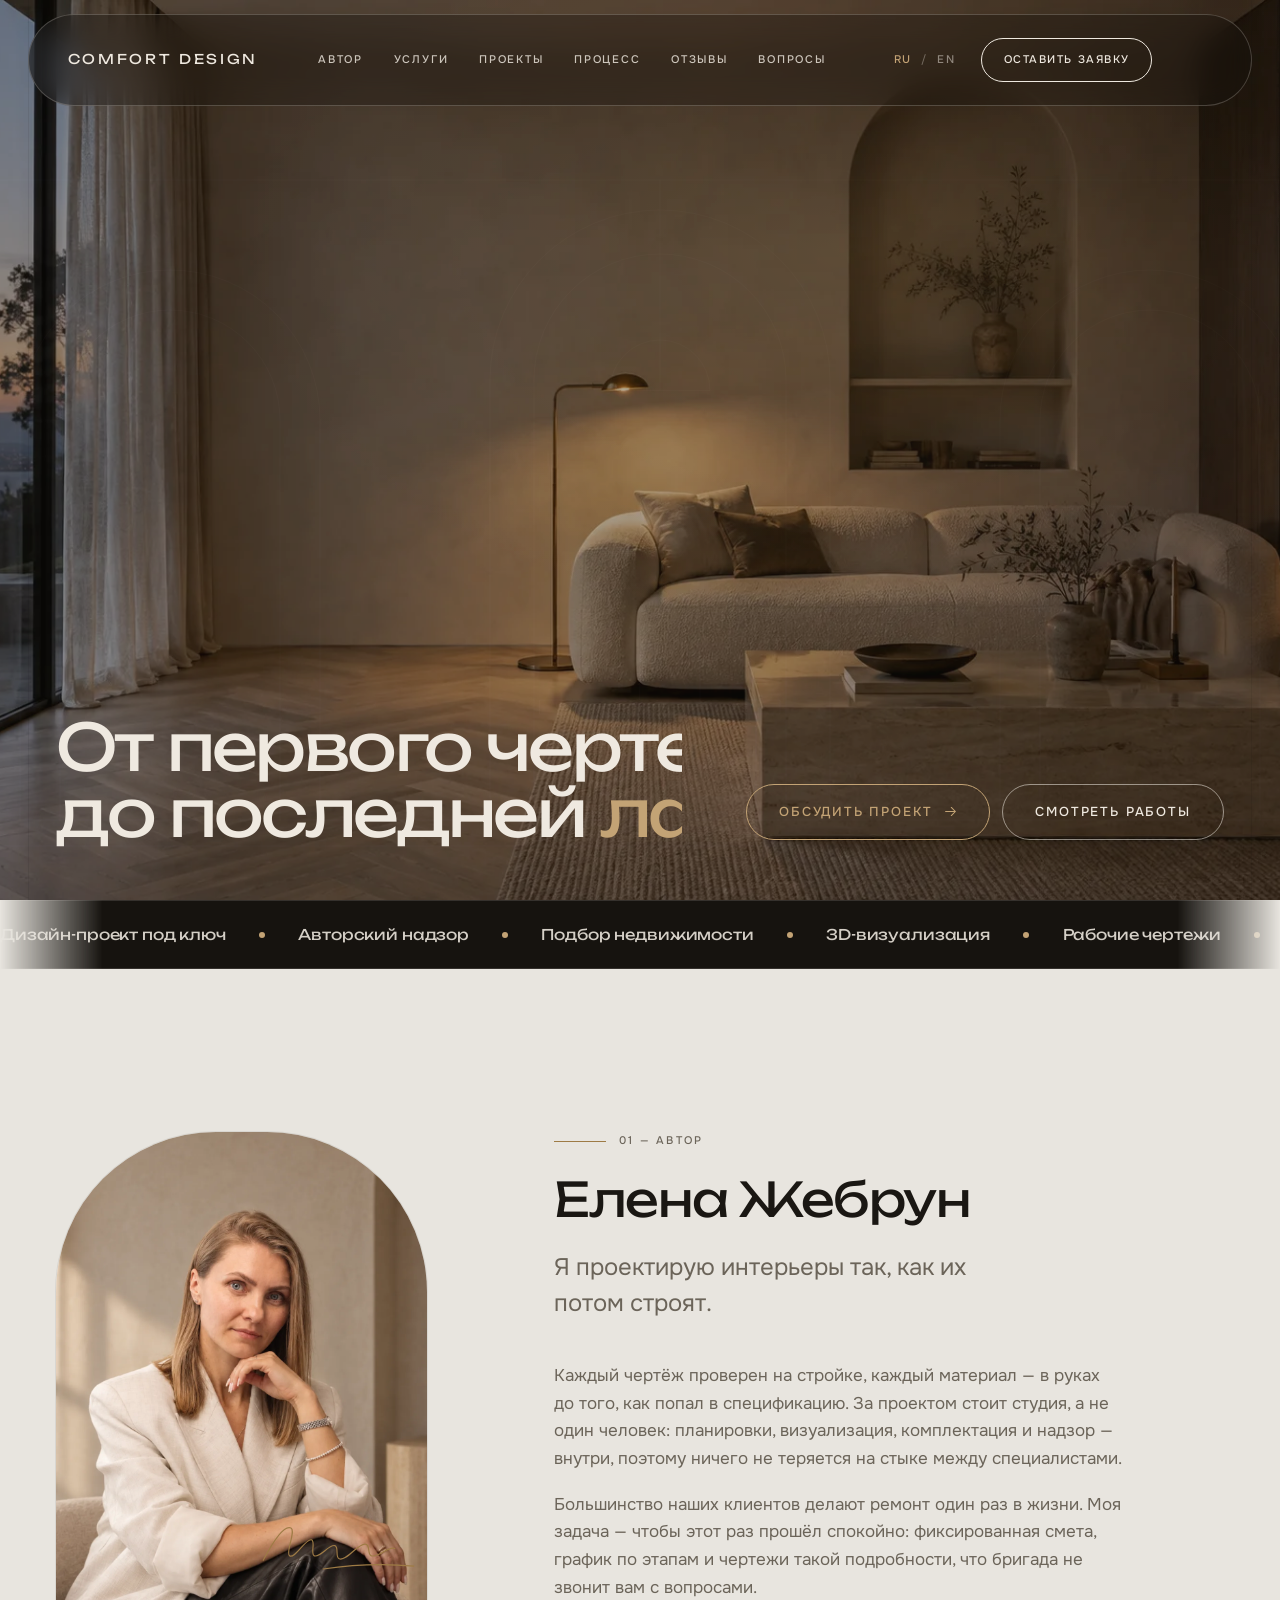
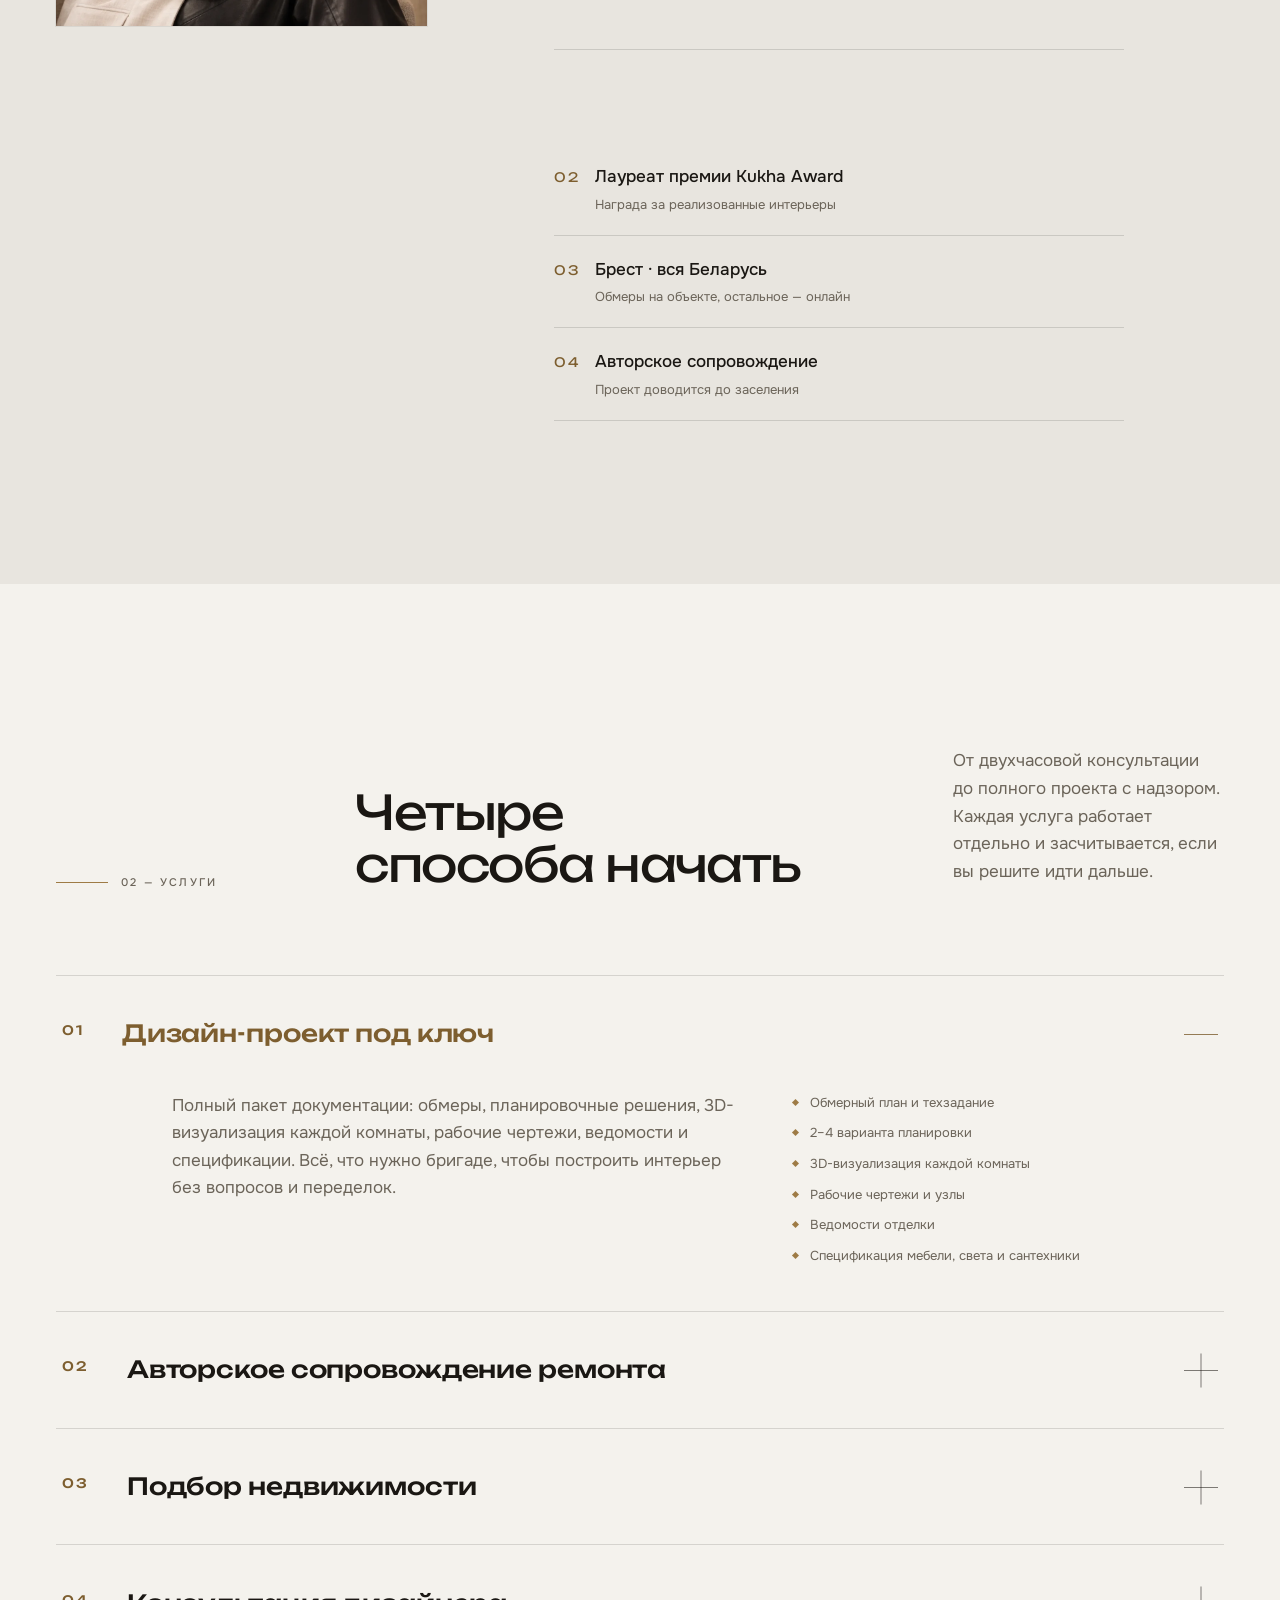
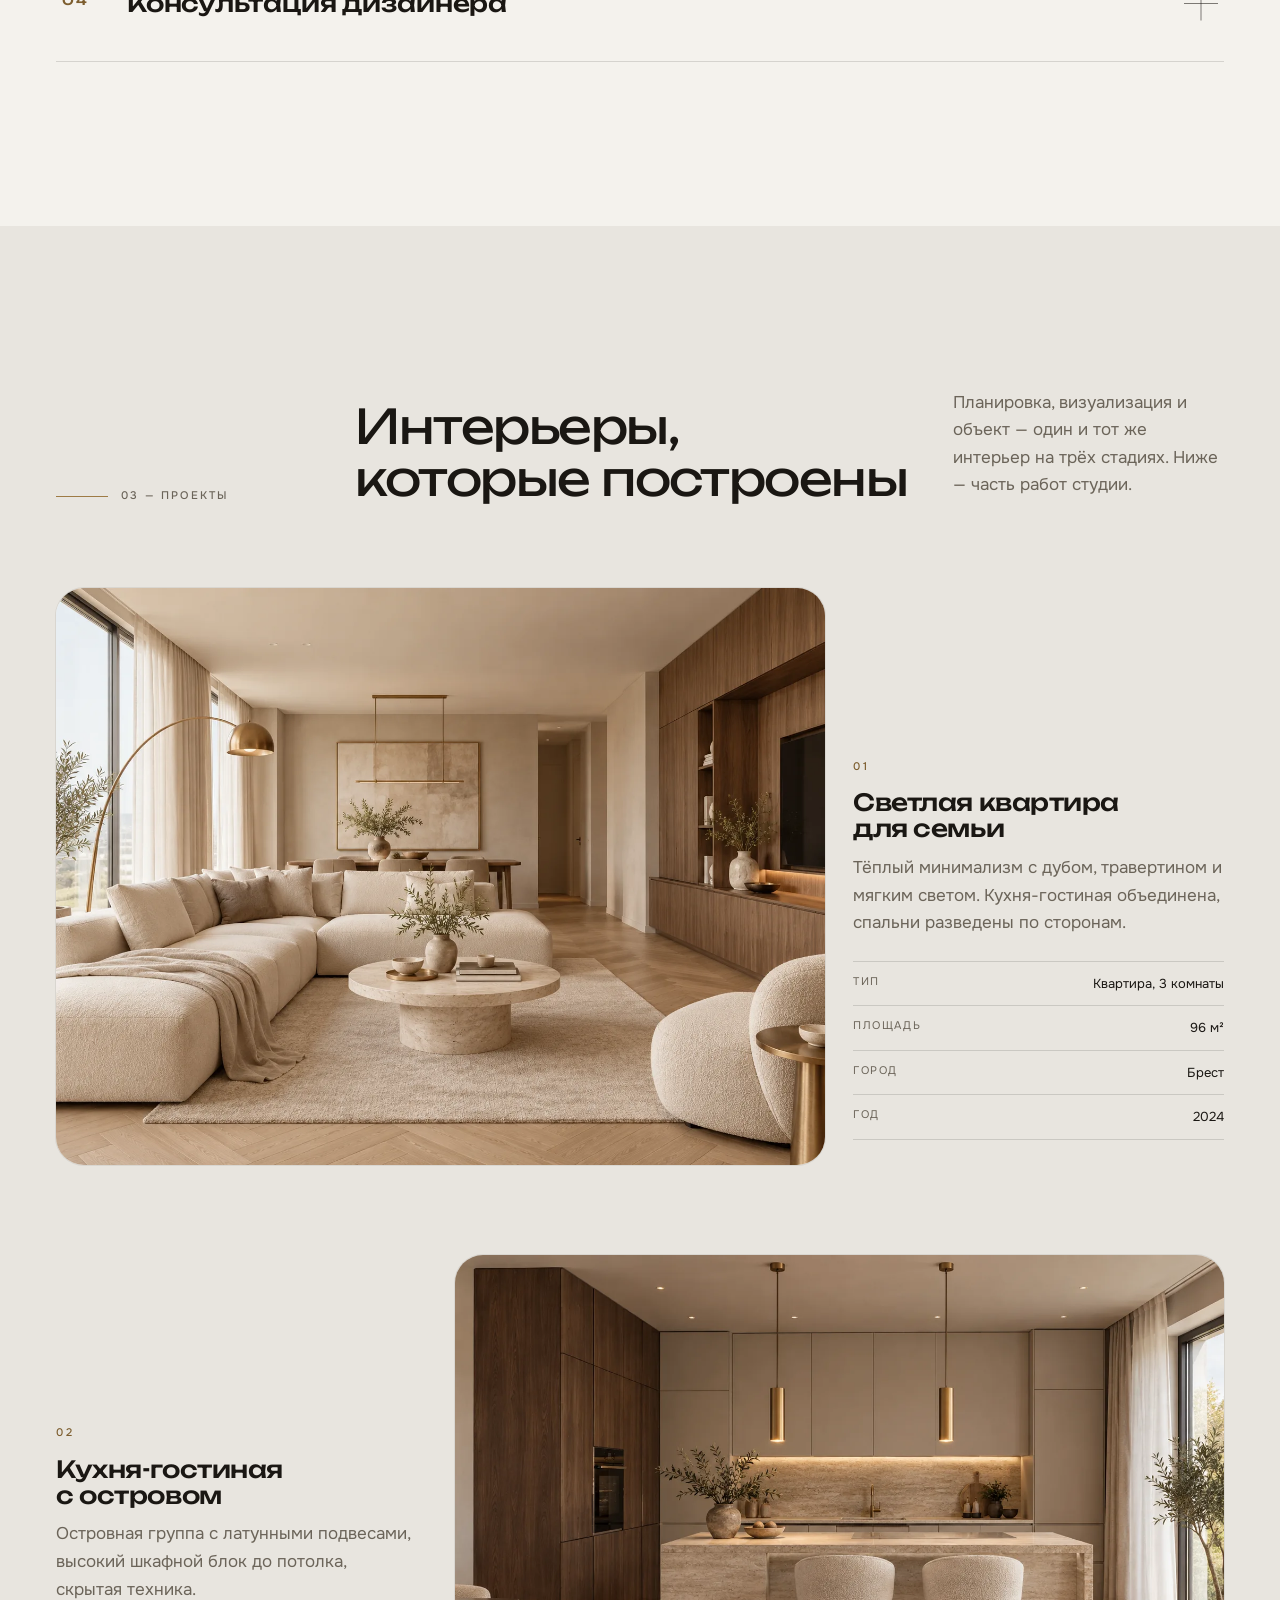
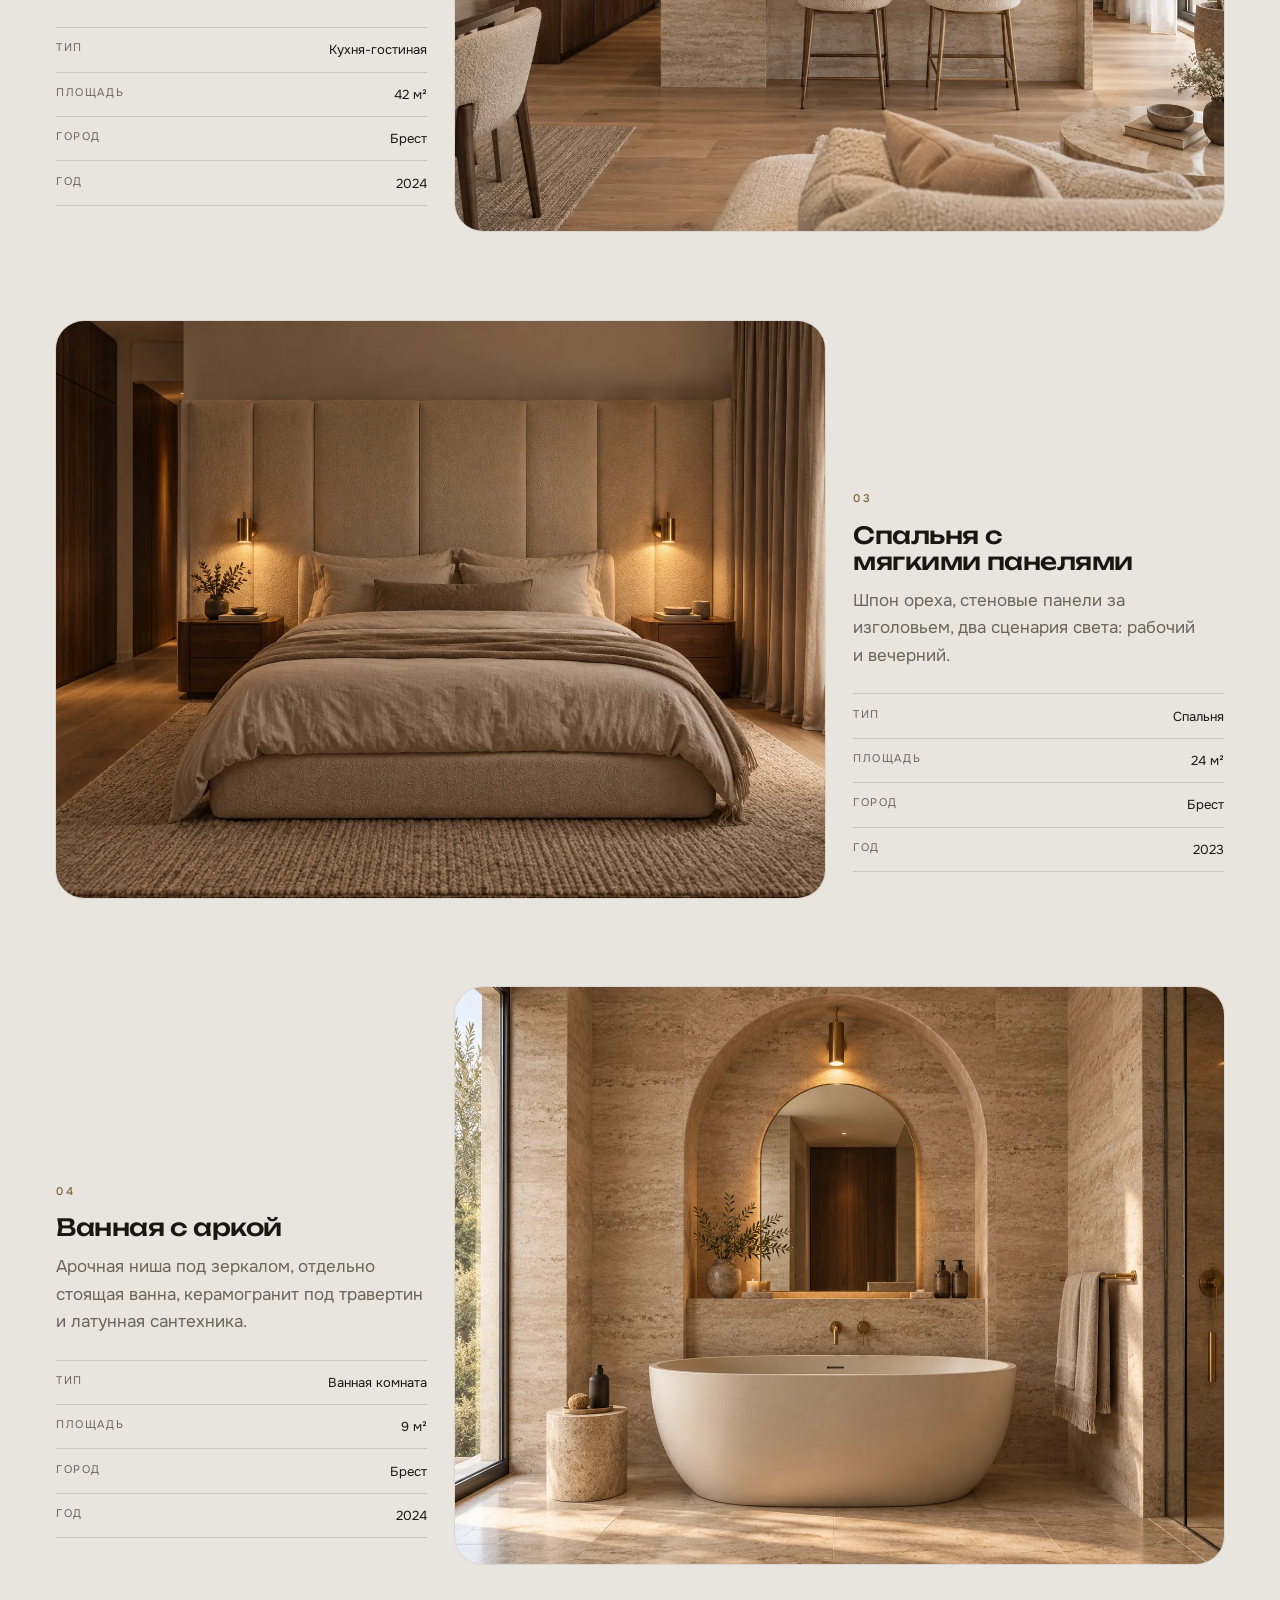
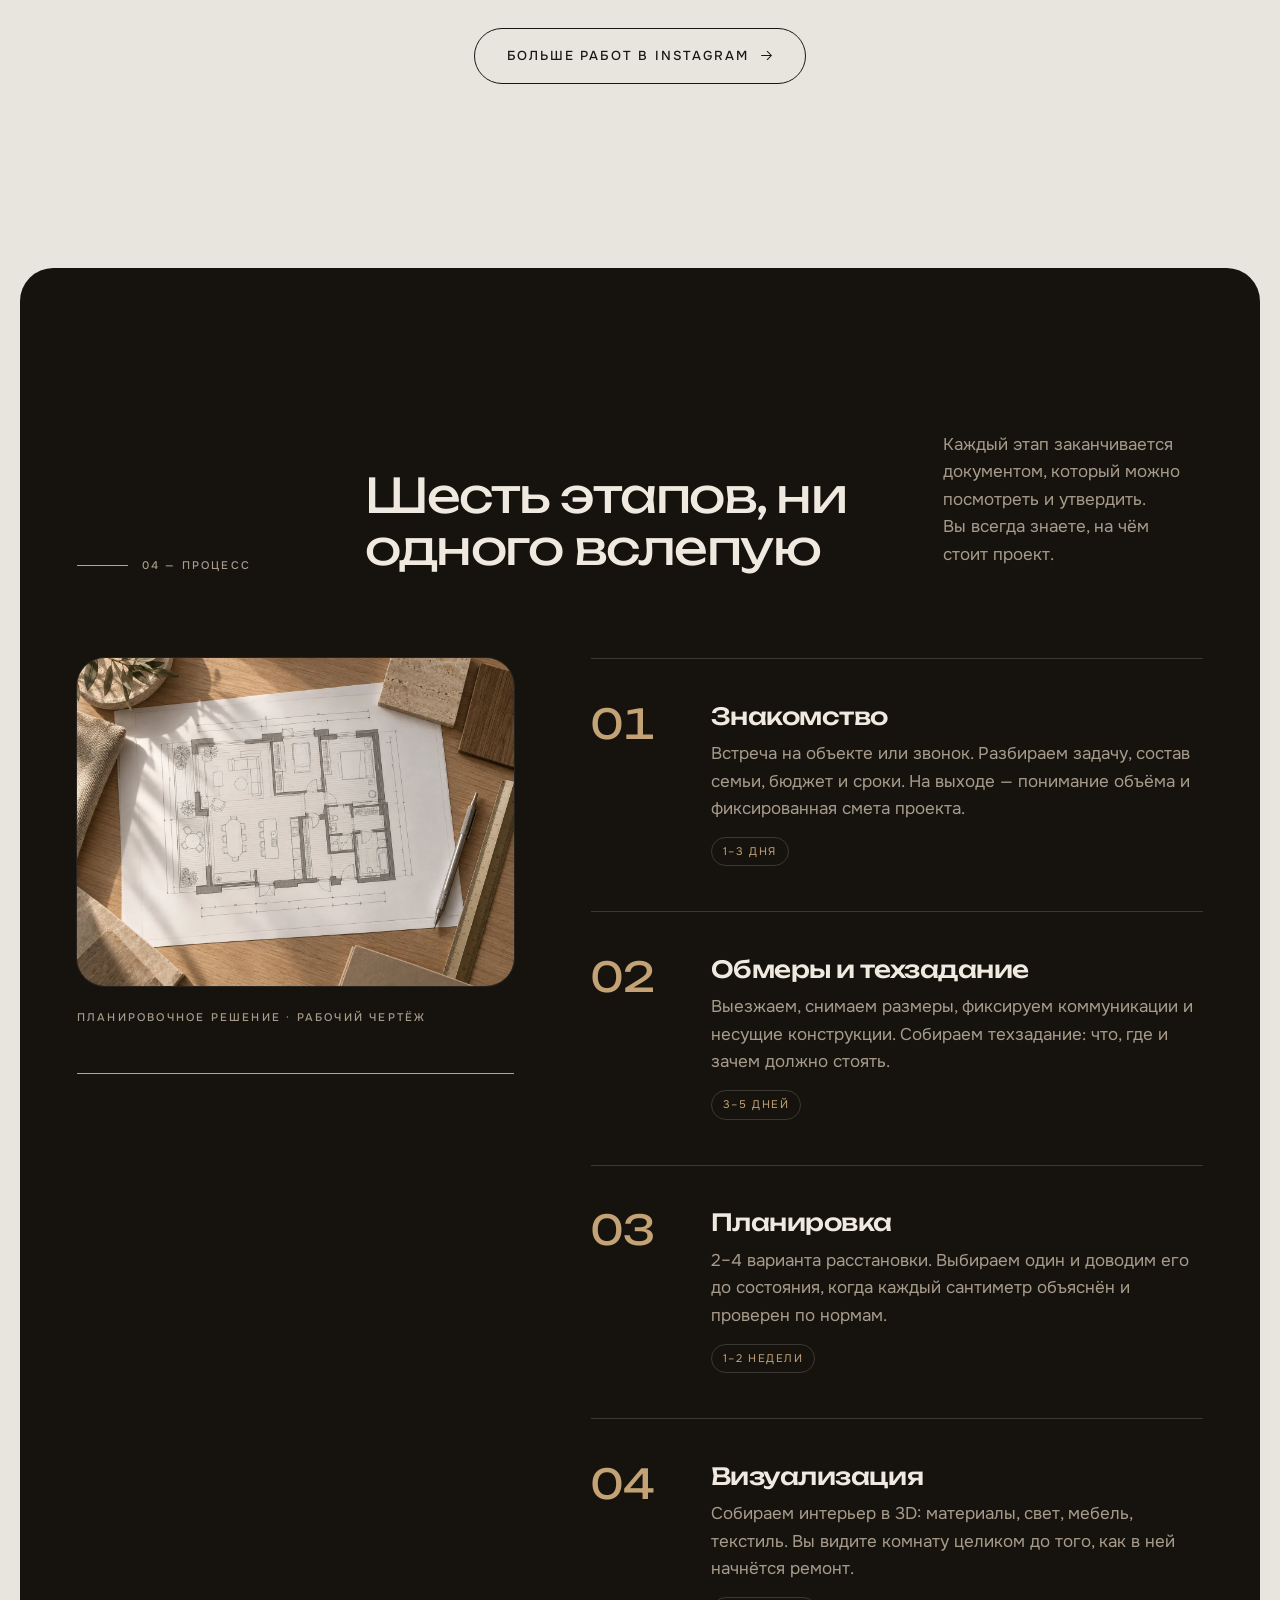
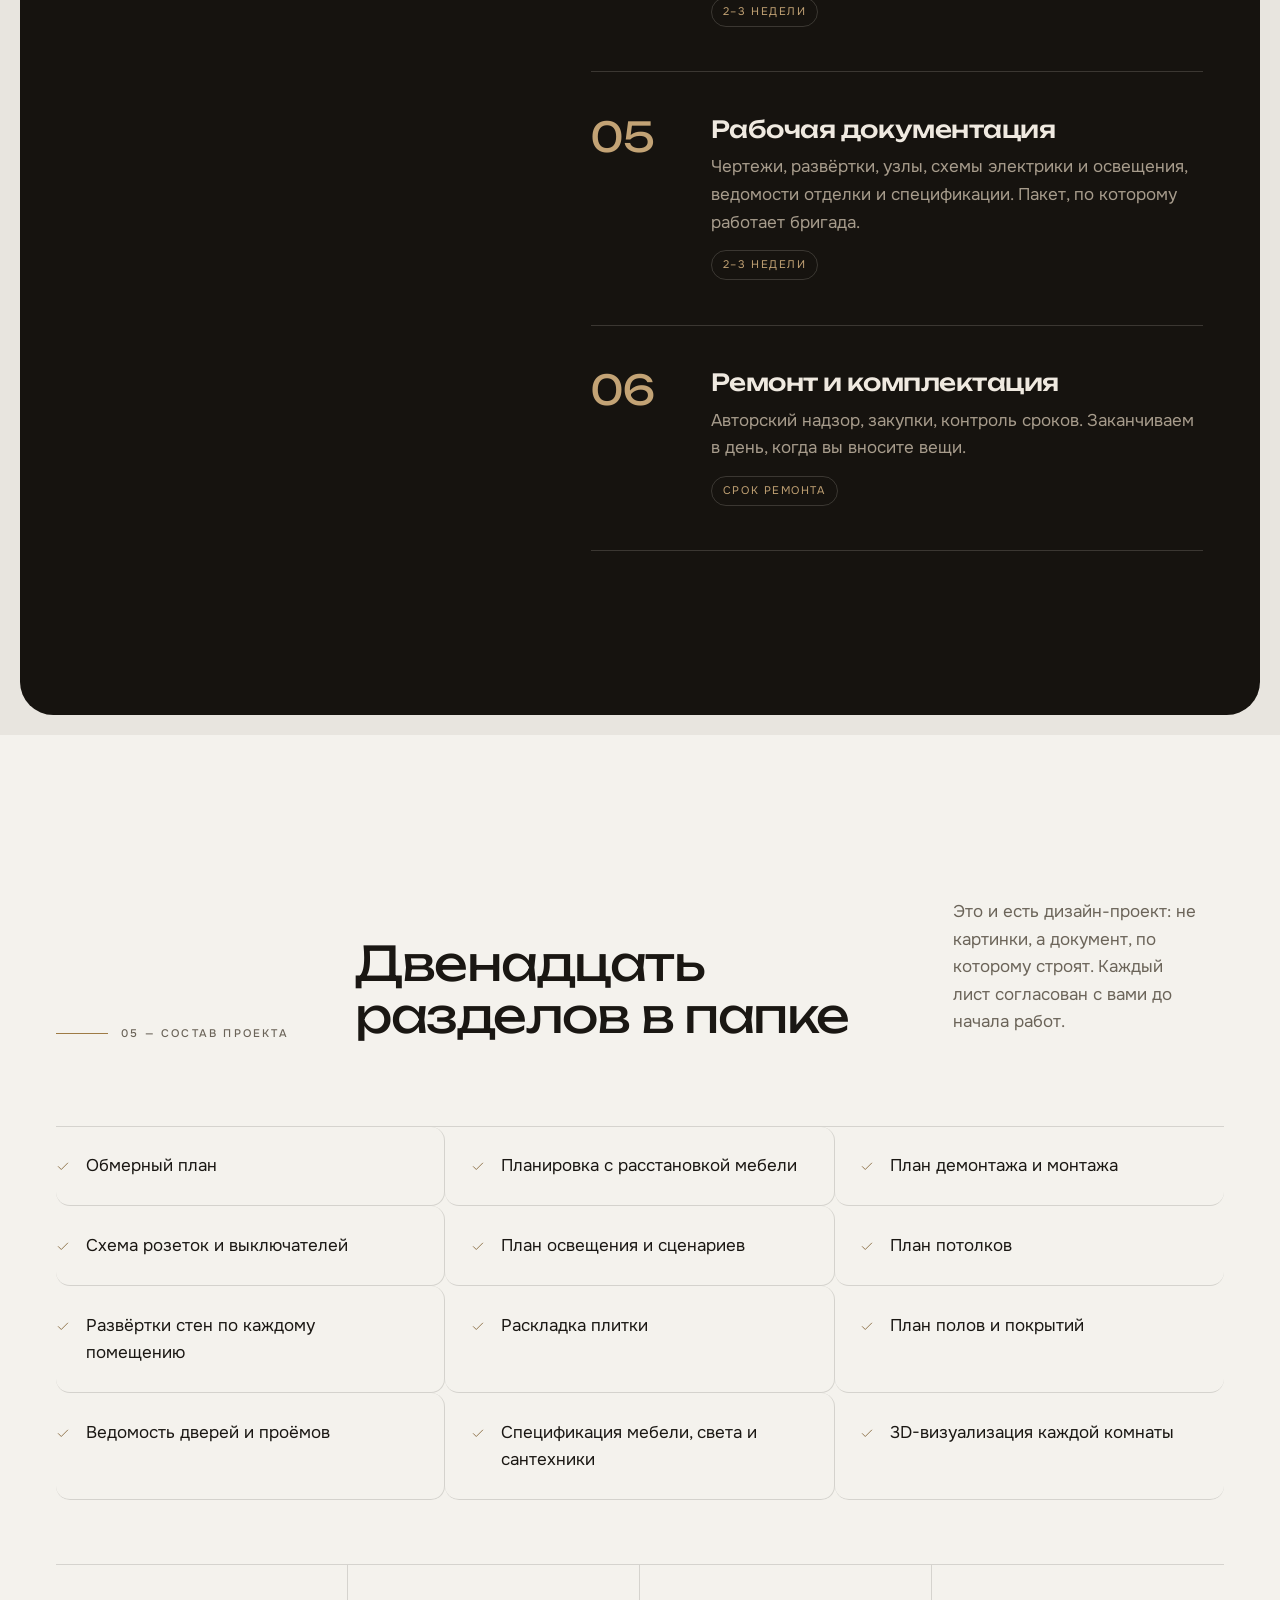
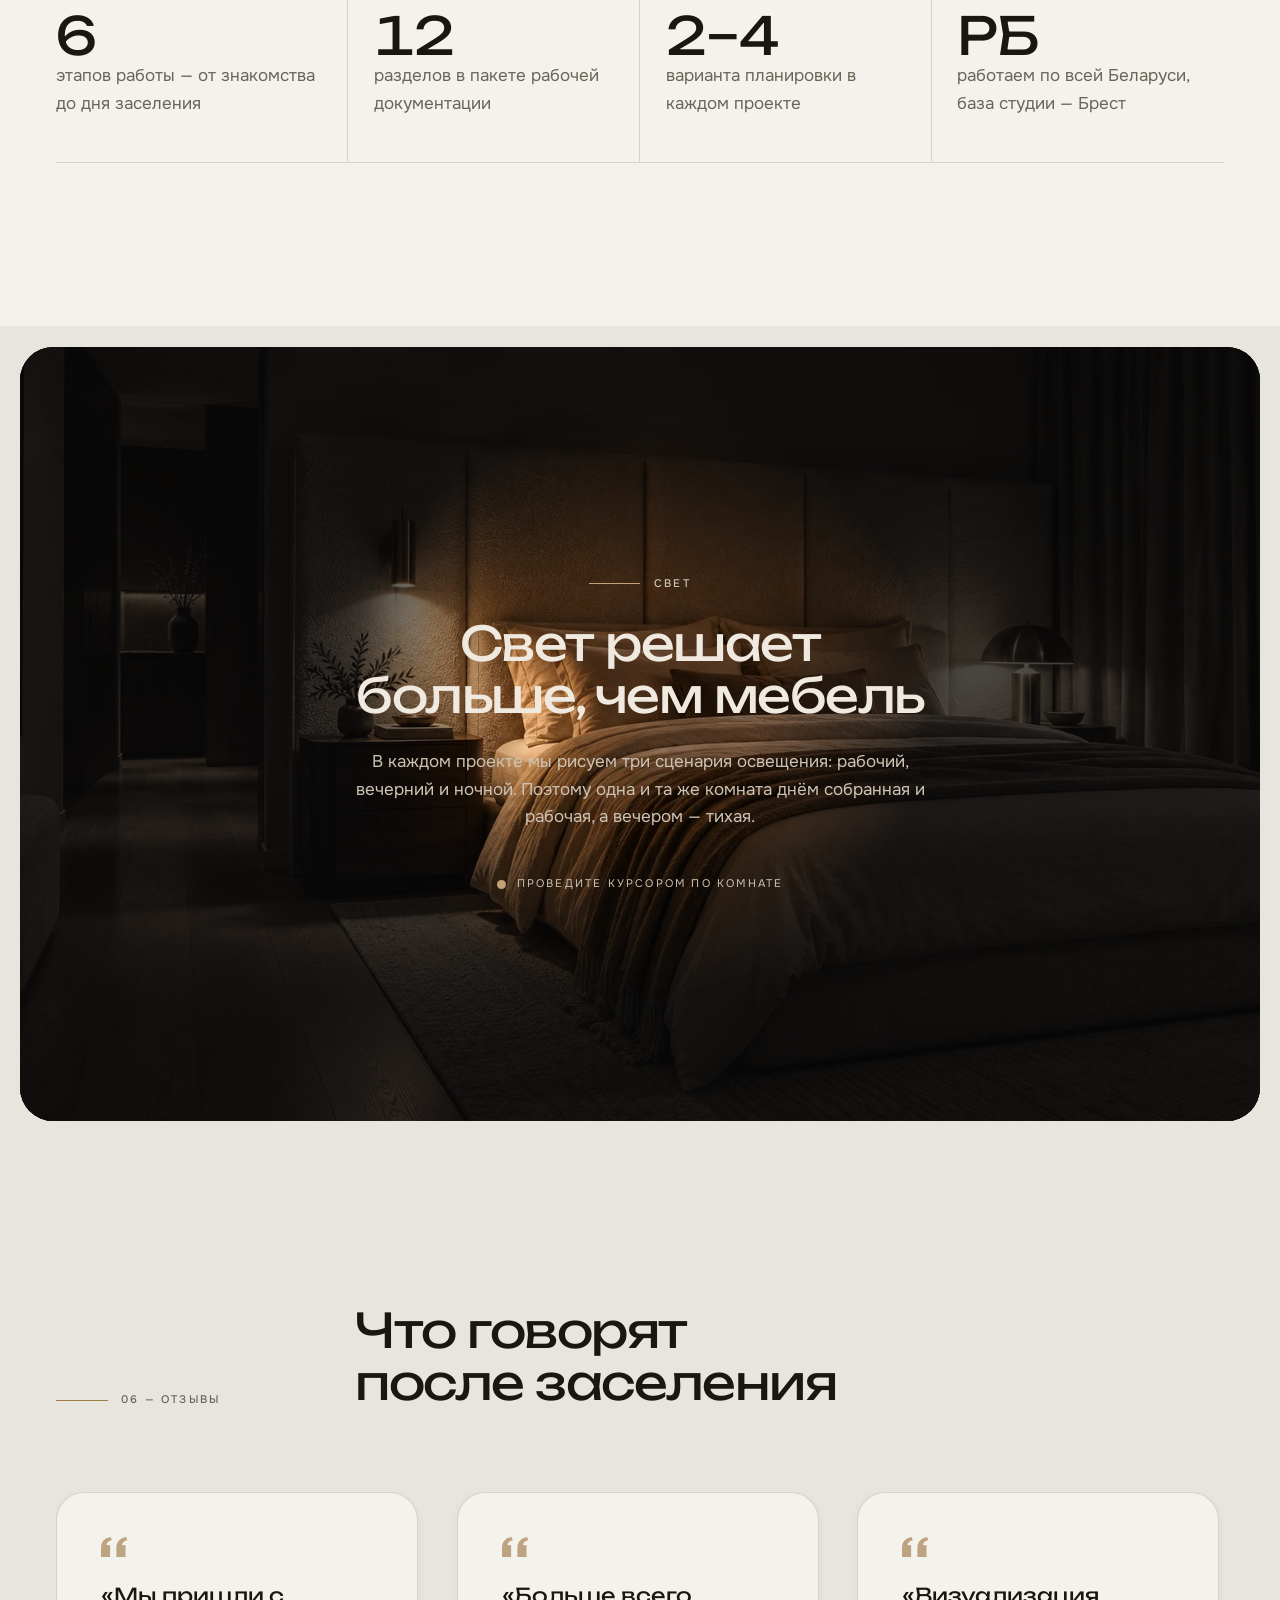
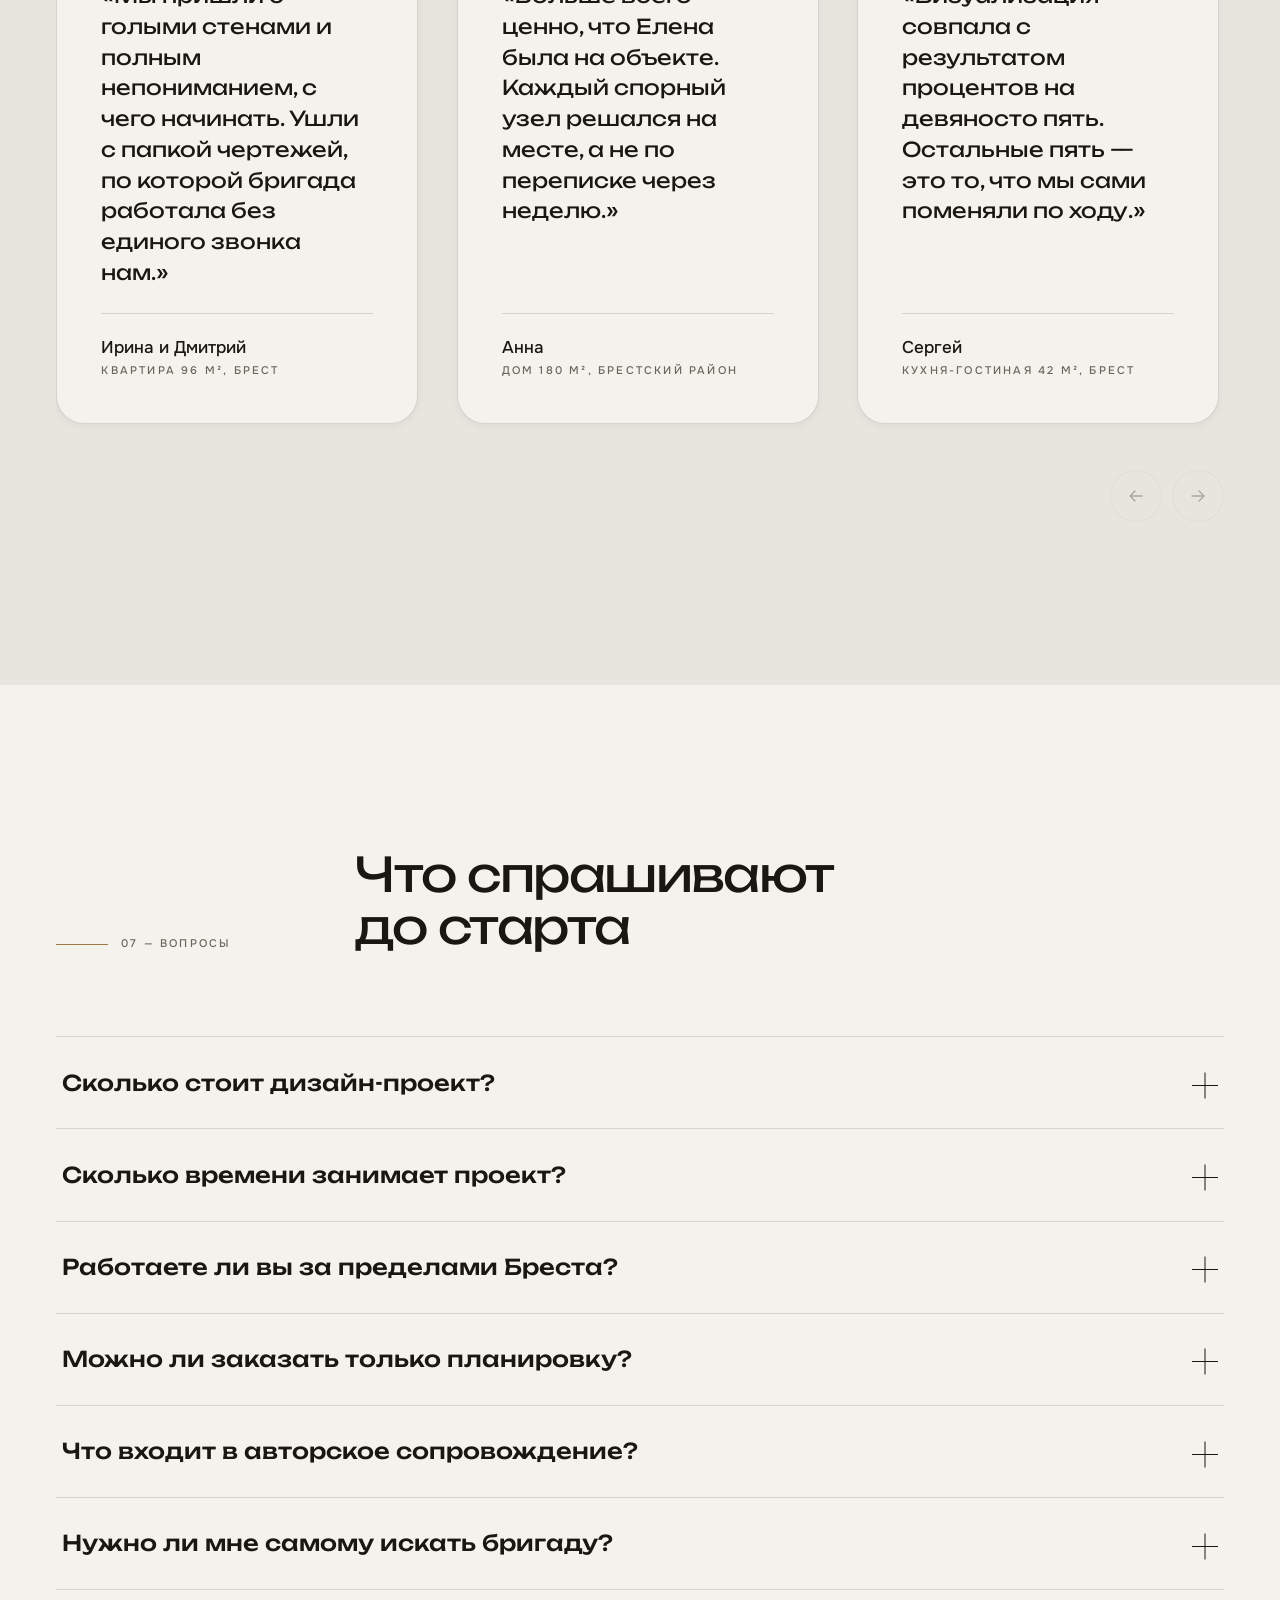
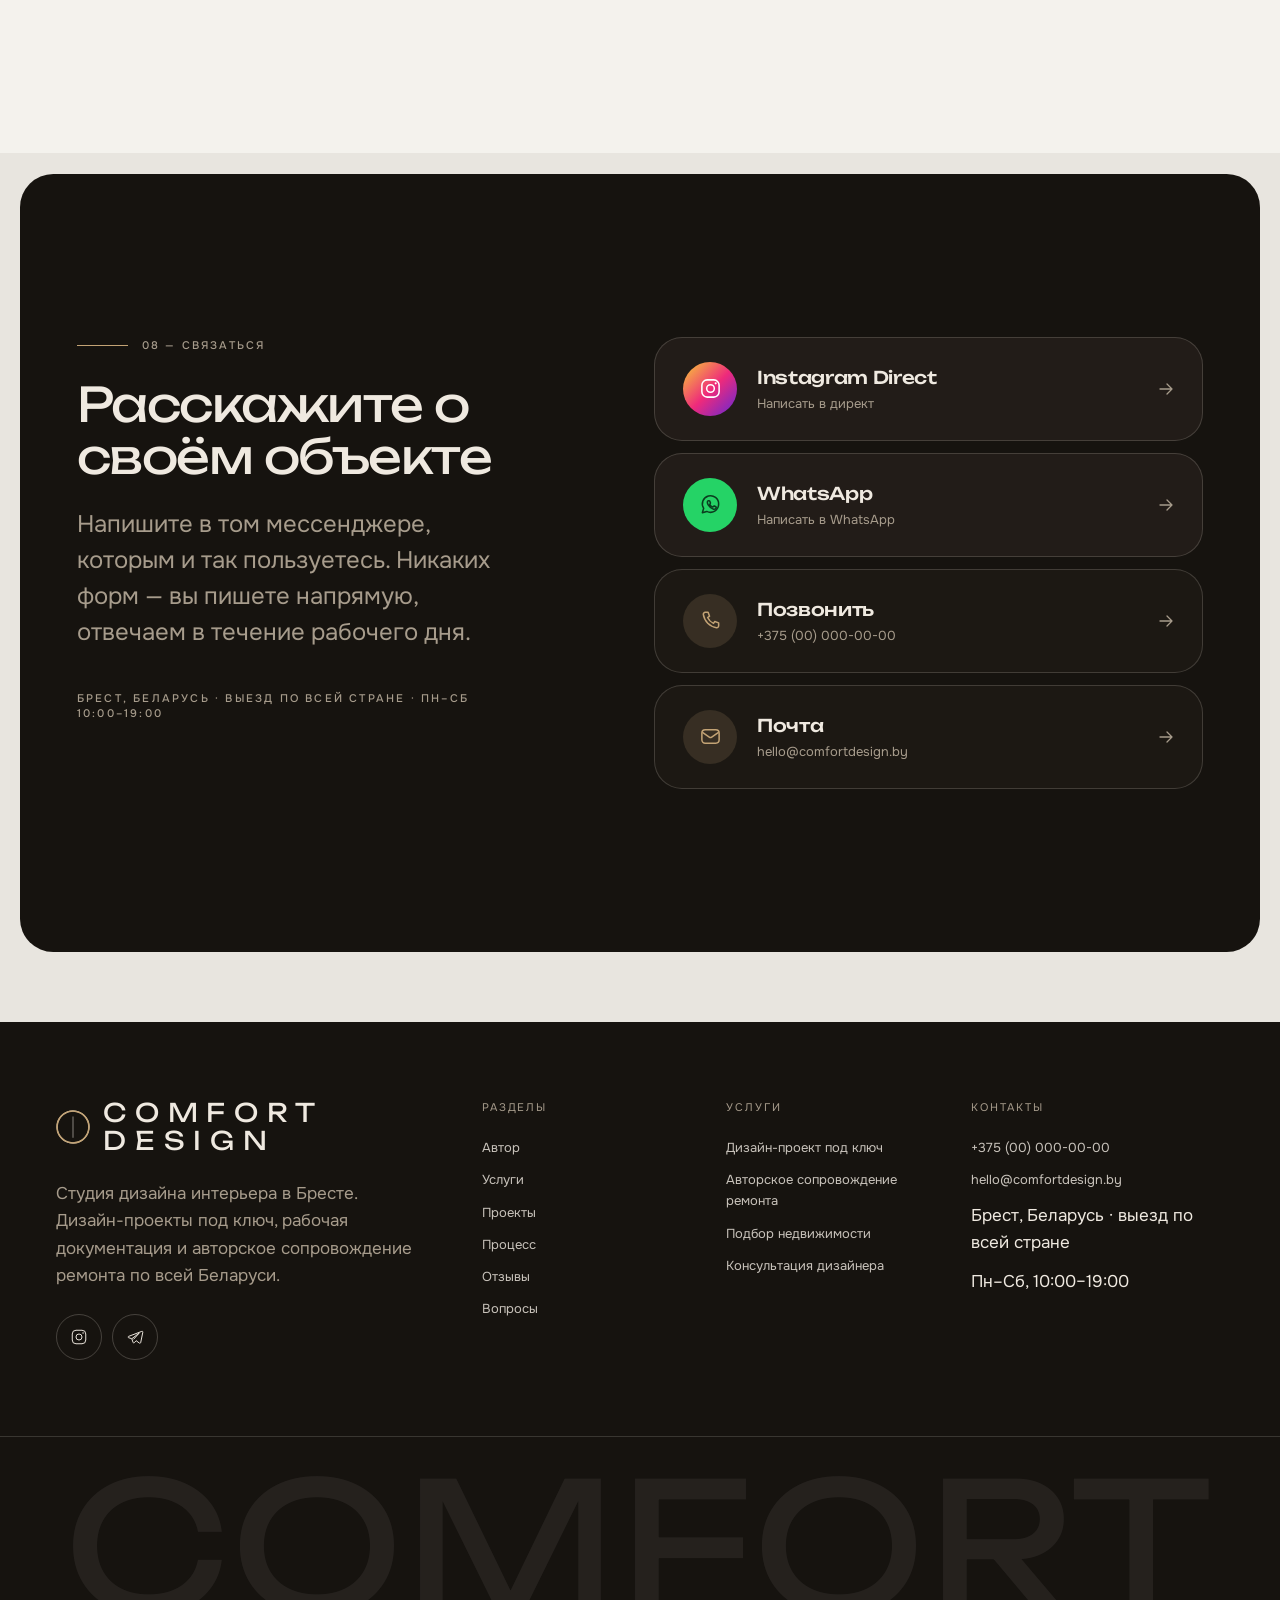
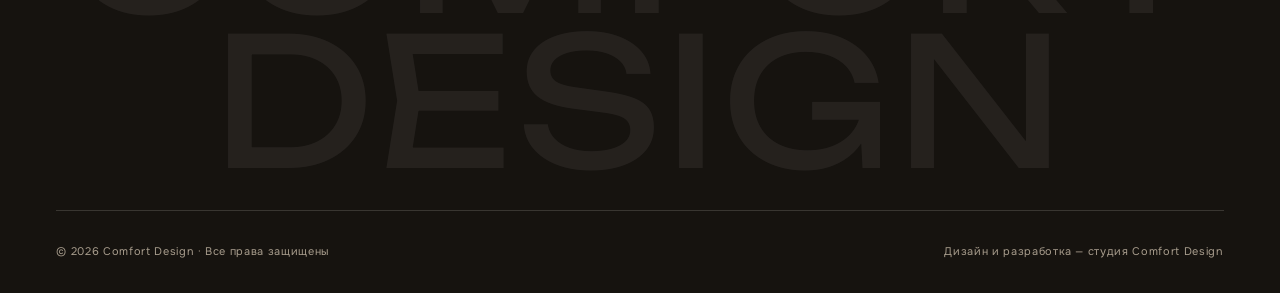
==== commit ed299f94: "Strip the hero to motto and CTA; fix the hover label and the pinned plan Hero now carries only the t" ====
--- a/comfort-design/index.html
+++ b/comfort-design/index.html
@@ -86,19 +86,8 @@
 <section class="hero" id="top" data-anim>
 <div class="hero__bg"><svg class="hero__draft" viewBox="0 0 1600 900" preserveAspectRatio="xMidYMid slice" aria-hidden="true"><g fill="none" stroke="#efe9e0" stroke-opacity=".16" stroke-width="1" stroke-linecap="round"><path d="M180 820V420a150 150 0 0 1 300 0v400"/><path d="M220 820V420a110 110 0 0 1 220 0v400"/><path d="M650 820V380a170 170 0 0 1 340 0v440"/><path d="M694 820V380a126 126 0 0 1 252 0v440"/><path d="M1160 820V420a150 150 0 0 1 300 0v400"/><path d="M1200 820V420a110 110 0 0 1 220 0v400"/><path d="M0 820h1600M0 846h1600M0 180h1600"/><path d="M700 700h240v14H700zM724 714v106M916 714v106"/><path d="M800 660c0-28 14-40 30-40s30 12 30 40v40h-60z"/><path d="M820 180v210M770 390a50 50 0 0 1 100 0z"/></g></svg><img class="hero__img" src="assets/img/hero.webp" alt="" width="1672" height="941" loading="eager" fetchpriority="high" decoding="async"><span class="hero__wash" aria-hidden="true"></span><span class="hero__vig" aria-hidden="true"></span></div>
 <div class="shell shell--wide hero__body">
-<p class="eyebrow hero__eyebrow" data-i18n="hero.eyebrow">Студия дизайна интерьера · Брест, Беларусь</p>
-<h1><span class="hero__line" style="--i:0"><span data-i18n="hero.l1">От первого чертежа</span></span><span class="hero__line" style="--i:1"><span data-i18n="hero.l2" data-i18n-html>до последней <em>лампы</em></span></span></h1>
-<p class="hero__sub" data-i18n="hero.sub">Comfort Design — студия дизайна интерьера в Бресте. Проектируем квартиры и дома по всей Беларуси и ведём ремонт до дня, когда вы просто вносите вещи.</p>
+<h1 class="hero__motto"><span class="hero__line" style="--i:0"><span data-i18n="hero.l1">От первого чертежа</span></span><span class="hero__line" style="--i:1"><span data-i18n="hero.l2" data-i18n-html>до последней <em>лампы</em></span></span></h1>
 <div class="hero__cta"><button class="btn btn--accent" type="button" data-cta data-i18n="cta.discuss">Обсудить проект<svg class="btn__ico" viewBox="0 0 16 16" fill="none" stroke="currentColor" stroke-width="1.3" stroke-linecap="round" stroke-linejoin="round" aria-hidden="true"><path d="M2 8h12M9 3l5 5-5 5"/></svg></button><a class="btn" href="#work" data-i18n="cta.work">Смотреть работы</a></div>
-</div>
-<div class="shell shell--wide" style="position:relative">
-<div class="titleblock">
-  <div class="titleblock__c"><span class="micro titleblock__k" data-i18n="tb.k0">Студия</span><span class="titleblock__v" data-i18n="tb.v0">Comfort Design, Брест</span></div>
-  <div class="titleblock__c"><span class="micro titleblock__k" data-i18n="tb.k1">Автор</span><span class="titleblock__v" data-i18n="tb.v1">Елена Жебрун</span></div>
-  <div class="titleblock__c"><span class="micro titleblock__k" data-i18n="tb.k2">Признание</span><span class="titleblock__v" data-i18n="tb.v2">ТОП-100 дизайнеров РБ</span></div>
-  <div class="titleblock__c"><span class="micro titleblock__k" data-i18n="tb.k3">Награда</span><span class="titleblock__v" data-i18n="tb.v3">Лауреат Kukha Award</span></div>
-</div>
-<div class="scrollcue" aria-hidden="true"><span class="scrollcue__bar"></span><span data-i18n="hero.scroll">Листайте</span></div>
 </div>
 </section>
 <div class="marq" data-anim aria-label="Услуги студии"><div class="marq__track"><div class="marq__set"><span class="marq__i" data-i18n="mq.0">Дизайн-проект под ключ</span><span class="marq__i" data-i18n="mq.1">Авторский надзор</span><span class="marq__i" data-i18n="mq.2">Подбор недвижимости</span><span class="marq__i" data-i18n="mq.3">3D-визуализация</span><span class="marq__i" data-i18n="mq.4">Рабочие чертежи</span><span class="marq__i" data-i18n="mq.5">Комплектация</span><span class="marq__i" data-i18n="mq.6">Консультации</span></div><div class="marq__set" aria-hidden="true"><span class="marq__i">Дизайн-проект под ключ</span><span class="marq__i">Авторский надзор</span><span class="marq__i">Подбор недвижимости</span><span class="marq__i">3D-визуализация</span><span class="marq__i">Рабочие чертежи</span><span class="marq__i">Комплектация</span><span class="marq__i">Консультации</span></div></div></div>
@@ -202,7 +191,7 @@
 </div>
 <div class="work">
 <article class="work__i">
-  <div class="work__media" data-reveal="zoom"><a class="frame frame-link frame--r43" href="#work" data-draft="living" data-lb="0" aria-label="Открыть проект: Светлая квартира для семьи"><span class="frame__in"><svg class="frame__draft" viewBox="0 0 1200 800" preserveAspectRatio="xMidYMid slice" aria-hidden="true" focusable="false"><path class="ln ln--soft" d="M0 96H1200"/><path class="ln" d="M96 150h330v420H96z"/><path class="ln ln--soft" d="M261 150v420M96 330h330"/><path class="fill-warm" d="M96 150h330v420H96z"/><path class="fill-warm" d="M96 570h330l188 116H60z"/><path class="ln" d="M60 132v460M60 132h40M78 132c0 160 -14 300 -18 460"/><path class="ln" d="M452 132v460M452 132h-38M434 132c0 160 14 300 18 460"/><path class="ln" d="M470 470h330v130H470z"/><path class="ln" d="M470 470c0-46 12-62 42-62h246c30 0 42 16 42 62"/><path class="ln ln--soft" d="M512 470v-58M758 470v-58M635 408v62"/><path class="ln" d="M470 600v-18M800 600v-18"/><path class="ln ln--soft" d="M498 444c0-26 12-38 26-38s26 12 26 38M720 444c0-26 12-38 26-38s26 12 26 38"/><path class="ln" d="M528 626h214v10H528z"/><path class="ln" d="M556 636v40M714 636v40"/><path class="fill-shade" d="M528 626h214v10H528z"/><path class="ln ln--accent" d="M930 246h120l-22 92H952z"/><path class="ln" d="M990 338v246M944 584h92"/><ellipse class="fill-warm" cx="990" cy="340" rx="118" ry="96"/><path class="ln" d="M1076 452h112v132h-112z"/><path class="ln ln--soft" d="M1076 508h112"/><path class="ln" d="M1088 206h96v170h-96z"/><ellipse class="fill-warm" cx="660" cy="695" rx="300" ry="86"/><path class="ln ln--soft" d="M0 600H1200"/><path class="ln ln--soft" d="M0 616H1200"/></svg><img class="frame__photo" src="assets/img/work-1.webp" alt="Светлая гостиная с модульным диваном в бежевом букле, круглым травертиновым столом и латунным торшером" width="1448" height="1086" loading="lazy" decoding="async" sizes="(min-width:60rem) 62vw, 92vw"></span><span class="frame__open" aria-hidden="true"><span data-i18n="work.open">Смотреть<br>проект</span></span></a></div>
+  <div class="work__media" data-reveal="zoom"><a class="frame frame-link frame--r43" href="#work" data-draft="living" data-lb="0" aria-label="Открыть проект: Светлая квартира для семьи"><span class="frame__in"><svg class="frame__draft" viewBox="0 0 1200 800" preserveAspectRatio="xMidYMid slice" aria-hidden="true" focusable="false"><path class="ln ln--soft" d="M0 96H1200"/><path class="ln" d="M96 150h330v420H96z"/><path class="ln ln--soft" d="M261 150v420M96 330h330"/><path class="fill-warm" d="M96 150h330v420H96z"/><path class="fill-warm" d="M96 570h330l188 116H60z"/><path class="ln" d="M60 132v460M60 132h40M78 132c0 160 -14 300 -18 460"/><path class="ln" d="M452 132v460M452 132h-38M434 132c0 160 14 300 18 460"/><path class="ln" d="M470 470h330v130H470z"/><path class="ln" d="M470 470c0-46 12-62 42-62h246c30 0 42 16 42 62"/><path class="ln ln--soft" d="M512 470v-58M758 470v-58M635 408v62"/><path class="ln" d="M470 600v-18M800 600v-18"/><path class="ln ln--soft" d="M498 444c0-26 12-38 26-38s26 12 26 38M720 444c0-26 12-38 26-38s26 12 26 38"/><path class="ln" d="M528 626h214v10H528z"/><path class="ln" d="M556 636v40M714 636v40"/><path class="fill-shade" d="M528 626h214v10H528z"/><path class="ln ln--accent" d="M930 246h120l-22 92H952z"/><path class="ln" d="M990 338v246M944 584h92"/><ellipse class="fill-warm" cx="990" cy="340" rx="118" ry="96"/><path class="ln" d="M1076 452h112v132h-112z"/><path class="ln ln--soft" d="M1076 508h112"/><path class="ln" d="M1088 206h96v170h-96z"/><ellipse class="fill-warm" cx="660" cy="695" rx="300" ry="86"/><path class="ln ln--soft" d="M0 600H1200"/><path class="ln ln--soft" d="M0 616H1200"/></svg><img class="frame__photo" src="assets/img/work-1.webp" alt="Светлая гостиная с модульным диваном в бежевом букле, круглым травертиновым столом и латунным торшером" width="1448" height="1086" loading="lazy" decoding="async" sizes="(min-width:60rem) 62vw, 92vw"></span><span class="frame__open" aria-hidden="true"><span data-i18n="work.open">Смотреть проект</span></span></a></div>
   <div class="work__meta" data-reveal="up" style="--i:1">
     <p class="micro micro--accent">01</p>
     <h3 class="work__t mt-2" data-i18n="work.t0">Светлая квартира для семьи</h3>
@@ -216,7 +205,7 @@
   </div>
 </article>
 <article class="work__i work__i--alt">
-  <div class="work__media" data-reveal="zoom"><a class="frame frame-link frame--r43" href="#work" data-draft="kitchen" data-lb="1" aria-label="Открыть проект: Кухня-гостиная с островом"><span class="frame__in"><svg class="frame__draft" viewBox="0 0 1200 800" preserveAspectRatio="xMidYMid slice" aria-hidden="true" focusable="false"><path class="ln ln--soft" d="M0 96H1200"/><path class="ln" d="M70 140h300v460H70z"/><path class="ln ln--soft" d="M170 140v460M270 140v460M70 330h300"/><path class="fill-shade" d="M70 140h300v460H70z"/><path class="ln" d="M430 180h480v150H430z"/><path class="ln ln--soft" d="M590 180v150M750 180v150"/><path class="ln ln--soft" d="M430 420h480"/><path class="ln" d="M420 470h500v46H420z"/><path class="ln" d="M446 516h448v100H446z"/><path class="ln ln--soft" d="M596 516v100M746 516v100"/><path class="fill-shade" d="M420 470h500v46H420z"/><path class="ln ln--accent" d="M540 96v142M540 238h-52l26-52h52l-26 52z"/><path class="ln ln--accent" d="M800 96v142M800 238h-52l26-52h52l-26 52z"/><ellipse class="fill-warm" cx="540" cy="300" rx="104" ry="86"/><ellipse class="fill-warm" cx="800" cy="300" rx="104" ry="86"/><path class="ln" d="M520 560a34 34 0 0 1 68 0v10h-68z"/><path class="ln" d="M554 570v70M528 640h52"/><path class="ln" d="M740 560a34 34 0 0 1 68 0v10h-68z"/><path class="ln" d="M774 570v70M748 640h52"/><path class="ln" d="M980 200h160v320H980z"/><path class="fill-warm" d="M980 200h160v320H980z"/><path class="ln ln--soft" d="M1060 200v320"/><ellipse class="fill-warm" cx="640" cy="745" rx="330" ry="86"/><path class="ln ln--soft" d="M0 650H1200"/><path class="ln ln--soft" d="M0 666H1200"/></svg><img class="frame__photo" src="assets/img/work-2.webp" alt="Кухня-гостиная с островом из травертина, латунными подвесами и высоким шкафным блоком из тёмного шпона" width="1448" height="1086" loading="lazy" decoding="async" sizes="(min-width:60rem) 62vw, 92vw"></span><span class="frame__open" aria-hidden="true"><span data-i18n="work.open">Смотреть<br>проект</span></span></a></div>
+  <div class="work__media" data-reveal="zoom"><a class="frame frame-link frame--r43" href="#work" data-draft="kitchen" data-lb="1" aria-label="Открыть проект: Кухня-гостиная с островом"><span class="frame__in"><svg class="frame__draft" viewBox="0 0 1200 800" preserveAspectRatio="xMidYMid slice" aria-hidden="true" focusable="false"><path class="ln ln--soft" d="M0 96H1200"/><path class="ln" d="M70 140h300v460H70z"/><path class="ln ln--soft" d="M170 140v460M270 140v460M70 330h300"/><path class="fill-shade" d="M70 140h300v460H70z"/><path class="ln" d="M430 180h480v150H430z"/><path class="ln ln--soft" d="M590 180v150M750 180v150"/><path class="ln ln--soft" d="M430 420h480"/><path class="ln" d="M420 470h500v46H420z"/><path class="ln" d="M446 516h448v100H446z"/><path class="ln ln--soft" d="M596 516v100M746 516v100"/><path class="fill-shade" d="M420 470h500v46H420z"/><path class="ln ln--accent" d="M540 96v142M540 238h-52l26-52h52l-26 52z"/><path class="ln ln--accent" d="M800 96v142M800 238h-52l26-52h52l-26 52z"/><ellipse class="fill-warm" cx="540" cy="300" rx="104" ry="86"/><ellipse class="fill-warm" cx="800" cy="300" rx="104" ry="86"/><path class="ln" d="M520 560a34 34 0 0 1 68 0v10h-68z"/><path class="ln" d="M554 570v70M528 640h52"/><path class="ln" d="M740 560a34 34 0 0 1 68 0v10h-68z"/><path class="ln" d="M774 570v70M748 640h52"/><path class="ln" d="M980 200h160v320H980z"/><path class="fill-warm" d="M980 200h160v320H980z"/><path class="ln ln--soft" d="M1060 200v320"/><ellipse class="fill-warm" cx="640" cy="745" rx="330" ry="86"/><path class="ln ln--soft" d="M0 650H1200"/><path class="ln ln--soft" d="M0 666H1200"/></svg><img class="frame__photo" src="assets/img/work-2.webp" alt="Кухня-гостиная с островом из травертина, латунными подвесами и высоким шкафным блоком из тёмного шпона" width="1448" height="1086" loading="lazy" decoding="async" sizes="(min-width:60rem) 62vw, 92vw"></span><span class="frame__open" aria-hidden="true"><span data-i18n="work.open">Смотреть проект</span></span></a></div>
   <div class="work__meta" data-reveal="up" style="--i:1">
     <p class="micro micro--accent">02</p>
     <h3 class="work__t mt-2" data-i18n="work.t1">Кухня-гостиная с островом</h3>
@@ -230,7 +219,7 @@
   </div>
 </article>
 <article class="work__i">
-  <div class="work__media" data-reveal="zoom"><a class="frame frame-link frame--r43" href="#work" data-draft="bedroom" data-lb="2" aria-label="Открыть проект: Спальня с мягкими панелями"><span class="frame__in"><svg class="frame__draft" viewBox="0 0 1200 800" preserveAspectRatio="xMidYMid slice" aria-hidden="true" focusable="false"><path class="ln ln--soft" d="M0 96H1200"/><path class="ln" d="M330 150h540v300H330z"/><path class="ln ln--soft" d="M420 150v300M510 150v300M600 150v300M690 150v300M780 150v300"/><path class="fill-shade" d="M330 150h540v300H330z"/><path class="ln" d="M300 450h600v40H300z"/><path class="ln" d="M316 490h568v120H316z"/><path class="ln ln--soft" d="M316 540h568"/><path class="ln" d="M330 610v26M870 610v26"/><path class="ln" d="M400 450c0-42 20-60 62-60h72c42 0 62 18 62 60"/><path class="ln" d="M620 450c0-42 20-60 62-60h72c42 0 62 18 62 60"/><path class="ln ln--accent" d="M238 260h72l-14 62h-44z"/><path class="ln ln--accent" d="M890 260h72l-14 62h-44z"/><ellipse class="fill-warm" cx="274" cy="300" rx="108" ry="122"/><ellipse class="fill-warm" cx="926" cy="300" rx="108" ry="122"/><path class="ln" d="M186 470h140v140H186z"/><path class="ln ln--soft" d="M186 526h140"/><path class="ln" d="M874 470h140v140H874z"/><path class="ln ln--soft" d="M874 526h140"/><path class="ln ln--soft" d="M1060 120v500M1110 120v500M1160 120v500"/><ellipse class="fill-warm" cx="600" cy="745" rx="340" ry="86"/><path class="ln ln--soft" d="M0 650H1200"/><path class="ln ln--soft" d="M0 666H1200"/></svg><img class="frame__photo" src="assets/img/work-3.webp" alt="Спальня с мягкими стеновыми панелями за изголовьем, латунными бра и льняным постельным бельём" width="1448" height="1086" loading="lazy" decoding="async" sizes="(min-width:60rem) 62vw, 92vw"></span><span class="frame__open" aria-hidden="true"><span data-i18n="work.open">Смотреть<br>проект</span></span></a></div>
+  <div class="work__media" data-reveal="zoom"><a class="frame frame-link frame--r43" href="#work" data-draft="bedroom" data-lb="2" aria-label="Открыть проект: Спальня с мягкими панелями"><span class="frame__in"><svg class="frame__draft" viewBox="0 0 1200 800" preserveAspectRatio="xMidYMid slice" aria-hidden="true" focusable="false"><path class="ln ln--soft" d="M0 96H1200"/><path class="ln" d="M330 150h540v300H330z"/><path class="ln ln--soft" d="M420 150v300M510 150v300M600 150v300M690 150v300M780 150v300"/><path class="fill-shade" d="M330 150h540v300H330z"/><path class="ln" d="M300 450h600v40H300z"/><path class="ln" d="M316 490h568v120H316z"/><path class="ln ln--soft" d="M316 540h568"/><path class="ln" d="M330 610v26M870 610v26"/><path class="ln" d="M400 450c0-42 20-60 62-60h72c42 0 62 18 62 60"/><path class="ln" d="M620 450c0-42 20-60 62-60h72c42 0 62 18 62 60"/><path class="ln ln--accent" d="M238 260h72l-14 62h-44z"/><path class="ln ln--accent" d="M890 260h72l-14 62h-44z"/><ellipse class="fill-warm" cx="274" cy="300" rx="108" ry="122"/><ellipse class="fill-warm" cx="926" cy="300" rx="108" ry="122"/><path class="ln" d="M186 470h140v140H186z"/><path class="ln ln--soft" d="M186 526h140"/><path class="ln" d="M874 470h140v140H874z"/><path class="ln ln--soft" d="M874 526h140"/><path class="ln ln--soft" d="M1060 120v500M1110 120v500M1160 120v500"/><ellipse class="fill-warm" cx="600" cy="745" rx="340" ry="86"/><path class="ln ln--soft" d="M0 650H1200"/><path class="ln ln--soft" d="M0 666H1200"/></svg><img class="frame__photo" src="assets/img/work-3.webp" alt="Спальня с мягкими стеновыми панелями за изголовьем, латунными бра и льняным постельным бельём" width="1448" height="1086" loading="lazy" decoding="async" sizes="(min-width:60rem) 62vw, 92vw"></span><span class="frame__open" aria-hidden="true"><span data-i18n="work.open">Смотреть проект</span></span></a></div>
   <div class="work__meta" data-reveal="up" style="--i:1">
     <p class="micro micro--accent">03</p>
     <h3 class="work__t mt-2" data-i18n="work.t2">Спальня с мягкими панелями</h3>
@@ -244,7 +233,7 @@
   </div>
 </article>
 <article class="work__i work__i--alt">
-  <div class="work__media" data-reveal="zoom"><a class="frame frame-link frame--r43" href="#work" data-draft="bath" data-lb="3" aria-label="Открыть проект: Ванная с аркой"><span class="frame__in"><svg class="frame__draft" viewBox="0 0 1200 800" preserveAspectRatio="xMidYMid slice" aria-hidden="true" focusable="false"><path class="ln ln--soft" d="M0 96H1200"/><path class="ln" d="M404 560V330a196 196 0 0 1 392 0v230"/><path class="fill-warm" d="M404 560V330a196 196 0 0 1 392 0v230z"/><path class="ln ln--soft" d="M444 560V330a156 156 0 0 1 312 0v230"/><path class="ln ln--accent" d="M506 470V356a94 94 0 0 1 188 0v114z"/><path class="ln" d="M330 600c0-64 42-96 120-96h300c78 0 120 32 120 96 0 56-44 96-120 96H450c-76 0-120-40-120-96z"/><path class="ln ln--soft" d="M368 604c0-42 32-64 92-64h280c60 0 92 22 92 64"/><path class="ln ln--accent" d="M600 504v-84h-52"/><path class="ln ln--accent" d="M268 300h56v96h-56z"/><path class="ln ln--accent" d="M876 300h56v96h-56z"/><ellipse class="fill-warm" cx="296" cy="348" rx="96" ry="110"/><ellipse class="fill-warm" cx="904" cy="348" rx="96" ry="110"/><path class="fill-shade" d="M0 720h120v80H0zM240 720h120v80H240zM480 720h120v80H480zM720 720h120v80H720zM960 720h120v80H960z"/><path class="ln ln--soft" d="M0 720h1200M0 760h1200M120 720v80M240 720v80M360 720v80M480 720v80M600 720v80M720 720v80M840 720v80M960 720v80M1080 720v80"/><path class="ln ln--soft" d="M0 716H1200"/></svg><img class="frame__photo" src="assets/img/work-4.webp" alt="Ванная комната с арочной нишей, зеркалом в арке и отдельно стоящей ванной в травертиновой отделке" width="1448" height="1086" loading="lazy" decoding="async" sizes="(min-width:60rem) 62vw, 92vw"></span><span class="frame__open" aria-hidden="true"><span data-i18n="work.open">Смотреть<br>проект</span></span></a></div>
+  <div class="work__media" data-reveal="zoom"><a class="frame frame-link frame--r43" href="#work" data-draft="bath" data-lb="3" aria-label="Открыть проект: Ванная с аркой"><span class="frame__in"><svg class="frame__draft" viewBox="0 0 1200 800" preserveAspectRatio="xMidYMid slice" aria-hidden="true" focusable="false"><path class="ln ln--soft" d="M0 96H1200"/><path class="ln" d="M404 560V330a196 196 0 0 1 392 0v230"/><path class="fill-warm" d="M404 560V330a196 196 0 0 1 392 0v230z"/><path class="ln ln--soft" d="M444 560V330a156 156 0 0 1 312 0v230"/><path class="ln ln--accent" d="M506 470V356a94 94 0 0 1 188 0v114z"/><path class="ln" d="M330 600c0-64 42-96 120-96h300c78 0 120 32 120 96 0 56-44 96-120 96H450c-76 0-120-40-120-96z"/><path class="ln ln--soft" d="M368 604c0-42 32-64 92-64h280c60 0 92 22 92 64"/><path class="ln ln--accent" d="M600 504v-84h-52"/><path class="ln ln--accent" d="M268 300h56v96h-56z"/><path class="ln ln--accent" d="M876 300h56v96h-56z"/><ellipse class="fill-warm" cx="296" cy="348" rx="96" ry="110"/><ellipse class="fill-warm" cx="904" cy="348" rx="96" ry="110"/><path class="fill-shade" d="M0 720h120v80H0zM240 720h120v80H240zM480 720h120v80H480zM720 720h120v80H720zM960 720h120v80H960z"/><path class="ln ln--soft" d="M0 720h1200M0 760h1200M120 720v80M240 720v80M360 720v80M480 720v80M600 720v80M720 720v80M840 720v80M960 720v80M1080 720v80"/><path class="ln ln--soft" d="M0 716H1200"/></svg><img class="frame__photo" src="assets/img/work-4.webp" alt="Ванная комната с арочной нишей, зеркалом в арке и отдельно стоящей ванной в травертиновой отделке" width="1448" height="1086" loading="lazy" decoding="async" sizes="(min-width:60rem) 62vw, 92vw"></span><span class="frame__open" aria-hidden="true"><span data-i18n="work.open">Смотреть проект</span></span></a></div>
   <div class="work__meta" data-reveal="up" style="--i:1">
     <p class="micro micro--accent">04</p>
     <h3 class="work__t mt-2" data-i18n="work.t3">Ванная с аркой</h3>
--- a/comfort-design/assets/css/style.css
+++ b/comfort-design/assets/css/style.css
@@ -209,8 +209,10 @@
   margin-inline:clamp(.5rem,1.6vw,1.5rem);
   margin-block:clamp(.5rem,1.6vw,1.5rem);
   border-radius:var(--r-xl);
-  overflow:hidden;
-}
+}
+/* the light band stacks absolutely-positioned layers, so it does need clipping —
+   but overflow on .section--inset would kill position:sticky inside it */
+.light{overflow:hidden}
 /* the closing card and the footer are both dark — keep a plaster band between them
    so they read as two blocks rather than one long brown one */
 #contact{margin-bottom:clamp(2.5rem,5.5vw,5rem)}
@@ -410,24 +412,28 @@
 .frame-link:hover .frame__photo{scale:1.06}
 
 .frame__open{
-  position:absolute;z-index:6;top:0;left:0;
-  display:grid;place-content:center;gap:.2rem;
-  width:clamp(104px,10vw,132px);aspect-ratio:1;
-  border-radius:50%;
-  background:var(--brass);color:#fff;
-  font-size:var(--fs-micro);font-weight:500;
-  letter-spacing:.14em;text-transform:uppercase;text-align:center;
+  position:absolute;z-index:6;inset:0;
+  display:grid;place-items:center;
   pointer-events:none;
-  translate:calc(var(--px,50%) - 50%) calc(var(--py,50%) - 50%);
-  scale:0;opacity:0;
-  transition:scale .5s var(--e-out),opacity .35s linear;
-}
-.frame-link:hover .frame__open,
-.frame-link:focus-visible .frame__open{scale:1;opacity:1}
+}
+.frame__open > span{
+  padding:.85rem 1.6rem;
+  border-radius:var(--r-pill);
+  background:color-mix(in srgb,var(--paper-2) 94%,transparent);
+  -webkit-backdrop-filter:blur(6px);backdrop-filter:blur(6px);
+  color:var(--ink);
+  font-family:var(--f-body);font-size:var(--fs-micro);font-weight:500;
+  letter-spacing:.16em;text-transform:uppercase;white-space:nowrap;
+  box-shadow:var(--shadow-md);
+  opacity:0;translate:0 10px;
+  transition:opacity .35s var(--e-out),translate .45s var(--e-out);
+}
+.frame-link:hover .frame__open > span,
+.frame-link:focus-visible .frame__open > span{opacity:1;translate:0 0}
 @media (hover:none){.frame__open{display:none}}
 @media (prefers-reduced-motion:reduce){
   .frame-link:hover .frame__in{inset:0}
-  .frame__open{transition:none}
+  .frame__open > span{transition:none;translate:0 0}
 }
 
 /* ---------- 8. HEADER ---------- */
@@ -476,6 +482,9 @@
 }
 
 .brand{display:flex;align-items:center;gap:.8rem;flex:none}
+/* header logo is the wordmark alone */
+.hdr .brand__mark,.hdr .brand__sub{display:none}
+.hdr .brand__name{font-size:clamp(.82rem,1.05vw,.95rem);letter-spacing:.2em;font-weight:400}
 .brand__mark{width:34px;height:34px;flex:none;overflow:visible}
 .brand__mark circle{fill:none;stroke:currentColor;stroke-width:1}
 .brand__mark .arc{
@@ -643,12 +652,17 @@
 
 .hero__body{
   align-self:end;
-  padding-block:clamp(5.5rem,13vh,8rem) clamp(1.5rem,3vw,2.75rem);
-}
-.hero__eyebrow{margin-bottom:clamp(1.25rem,3vw,2.25rem);color:rgba(239,233,224,.72)}
-.hero__eyebrow::before{background:var(--brass-lt)}
-
-.hero h1{max-width:19ch}
+  display:grid;
+  gap:clamp(1.75rem,4vw,3rem);
+  align-items:end;
+  padding-block:clamp(5.5rem,13vh,8rem) clamp(2.5rem,6vh,4.5rem);
+}
+@media (min-width:64rem){
+  .hero__body{grid-template-columns:minmax(0,1fr) auto;gap:clamp(2rem,5vw,5rem)}
+}
+
+.hero__motto{max-width:20ch;margin:0;text-wrap:normal}
+@media (min-width:64rem){.hero__line > span{white-space:nowrap}}
 .hero__line{display:block;overflow:hidden;padding-bottom:.06em;margin-bottom:-.06em}
 .hero__line > span{
   display:block;
@@ -661,102 +675,18 @@
   font-style:normal;color:var(--brass-lt);
 }
 
-.hero__sub{
-  margin-top:clamp(1.5rem,3.4vw,2.5rem);
-  max-width:46ch;color:rgba(239,233,224,.78);
-  font-size:var(--fs-lead);line-height:1.5;
+.hero__cta{
+  display:flex;flex-wrap:wrap;gap:.75rem;
   opacity:0;translate:0 1.5rem;
-  transition:opacity .9s var(--e-out) .75s,translate 1s var(--e-out) .75s;
-}
-.hero__cta{
-  display:flex;flex-wrap:wrap;gap:.85rem;
-  margin-top:clamp(2rem,4vw,3rem);
-  opacity:0;translate:0 1.5rem;
-  transition:opacity .9s var(--e-out) .92s,translate 1s var(--e-out) .92s;
-}
-.is-ready .hero__sub,.is-ready .hero__cta{opacity:1;translate:0 0}
+  transition:opacity .9s var(--e-out) .7s,translate 1s var(--e-out) .7s;
+}
+@media (min-width:64rem){.hero__cta{justify-content:flex-end;padding-bottom:.4rem}}
+.is-ready .hero__cta{opacity:1;translate:0 0}
 .hero .btn{--btn-bd:rgba(239,233,224,.55);--btn-fg:#efe9e0}
 .hero .btn::after{background:#efe9e0}
 .hero .btn:hover,.hero .btn:focus-visible{color:var(--graphite);--btn-bd:#efe9e0}
 .hero .btn--accent{--btn-bd:var(--brass-lt);--btn-fg:var(--brass-lt)}
 .hero .btn--accent::after{background:var(--brass-lt)}
-
-/* drafting title block */
-.titleblock{
-  border-top:var(--hair) solid rgba(239,233,224,.2);
-  display:grid;grid-template-columns:repeat(2,1fr);
-  opacity:0;transition:opacity 1s var(--e-out) 1.1s;
-}
-.is-ready .titleblock{opacity:1}
-@media (min-width:48rem){.titleblock{grid-template-columns:repeat(4,1fr)}}
-.titleblock__c{
-  padding:clamp(1rem,2.2vw,1.6rem) 0;
-  padding-right:1rem;
-  border-right:var(--hair) solid rgba(239,233,224,.2);
-}
-.titleblock__c:nth-child(2n){border-right:0}
-@media (min-width:48rem){
-  .titleblock__c{padding-left:clamp(1rem,2vw,1.75rem)}
-  .titleblock__c:first-child{padding-left:0}
-  .titleblock__c:nth-child(2n){border-right:var(--hair) solid rgba(239,233,224,.2)}
-  .titleblock__c:last-child{border-right:0}
-}
-.titleblock__k{color:rgba(239,233,224,.5);display:block;margin-bottom:.4rem}
-.titleblock__v{
-  font-family:var(--f-display);font-size:clamp(.9rem,1.5vw,1.0625rem);
-  line-height:1.3;color:#efe9e0;
-}
-
-@media (max-width:47.99em){
-  .hero__body{padding-block:clamp(4.75rem,11vh,6rem) 1.25rem}
-  .hero__eyebrow{margin-bottom:1rem;letter-spacing:.14em}
-  .hero__sub{font-size:1.0625rem;line-height:1.55;margin-top:1.25rem;max-width:38ch}
-  .hero__cta{margin-top:1.6rem;gap:.6rem}
-  .hero .btn{min-height:52px;width:100%}
-  .titleblock__c{padding-block:.7rem}
-  .titleblock__k{margin-bottom:.2rem;font-size:.625rem;letter-spacing:.15em}
-  .titleblock__v{font-size:.8125rem;line-height:1.35}
-  .hero__sub{font-size:1rem}
-}
-
-/* very short viewports (legacy SE, landscape): let the hero flow rather than crush it */
-@media (max-height:620px) and (max-width:47.99em){
-  .hero{min-height:auto}
-  .hero__body{padding-block:5.5rem 1.75rem}
-}
-
-/* small or short phones: keep the whole hero inside the first screen */
-@media (max-width:23.5em),(max-height:760px) and (max-width:47.99em){
-  .hero h1{font-size:2.1rem}
-  .hero__body{padding-block:4.25rem 1rem}
-  .hero__eyebrow{font-size:.625rem;letter-spacing:.12em;margin-bottom:.85rem}
-  .hero__sub{font-size:.9375rem;line-height:1.5;margin-top:1rem}
-  .hero__cta{margin-top:1.25rem}
-  .hero .btn{min-height:48px;padding-block:.75rem}
-  .titleblock__v{font-size:.75rem}
-  .titleblock__c{padding-block:.6rem}
-}
-
-.scrollcue{
-  position:absolute;right:var(--gutter);bottom:calc(100% + 1.25rem);
-  display:none;align-items:center;gap:.75rem;
-  font-size:var(--fs-micro);letter-spacing:.18em;text-transform:uppercase;
-  color:rgba(239,233,224,.55);
-}
-@media (min-width:64rem){.scrollcue{display:flex}}
-.scrollcue__bar{
-  position:relative;display:block;width:var(--hair);height:64px;
-  background:rgba(239,233,224,.2);overflow:hidden;
-}
-.scrollcue__bar::after{
-  content:"";position:absolute;inset-inline:0;top:0;height:40%;
-  background:var(--brass-lt);
-  animation:cue 2.6s var(--e-inout) infinite;
-}
-@keyframes cue{
-  0%{translate:0 -110%}
-  55%,100%{translate:0 260%}
-}
 
 /* ---------- 10. MARQUEE ---------- */
 .marq{
@@ -903,7 +833,7 @@
 .proc{display:grid;gap:clamp(2rem,5vw,4rem)}
 @media (min-width:64rem){
   .proc{grid-template-columns:5fr 7fr;gap:clamp(3rem,6vw,7rem);align-items:start}
-  .proc__aside{position:sticky;top:clamp(7rem,14vh,10rem)}
+  .proc__aside{position:sticky;top:clamp(6rem,12vh,8.5rem);align-self:start}
 }
 .proc__steps{display:grid;border-top:var(--hair) solid var(--rule)}
 .proc__s{
@@ -1263,7 +1193,7 @@
   }
   [data-reveal],[data-reveal].is-in{opacity:1;translate:0 0;scale:1}
   .frame::before{scale:1 0}
-  .hero__line > span,.hero__sub,.hero__cta,.titleblock{translate:0 0;opacity:1}
+  .hero__line > span,.hero__cta{translate:0 0;opacity:1}
   .frame__draft .ln{stroke-dasharray:none;stroke-dashoffset:0}
   .frame__draft .fill-warm,.frame__draft .fill-shade,.about__sig path{opacity:1;stroke-dashoffset:0}
   .rule{transform:scaleX(1)}
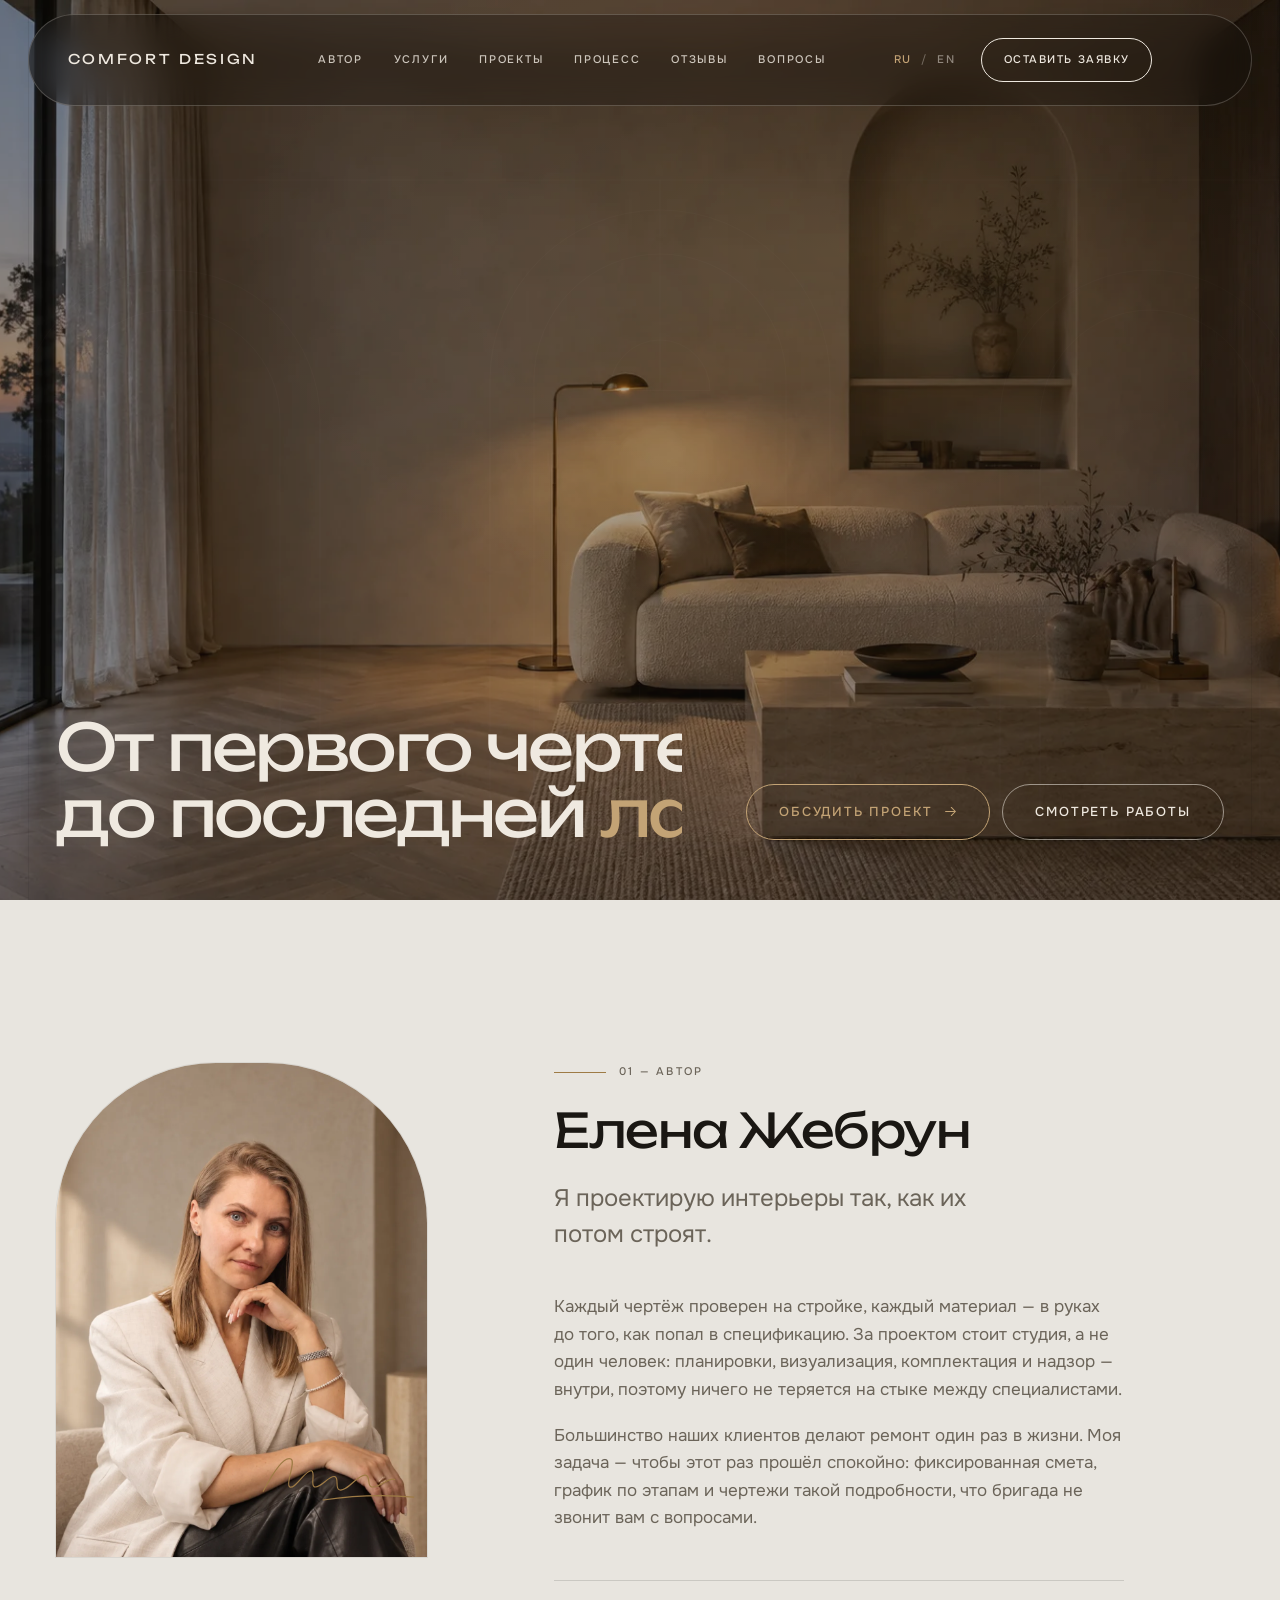
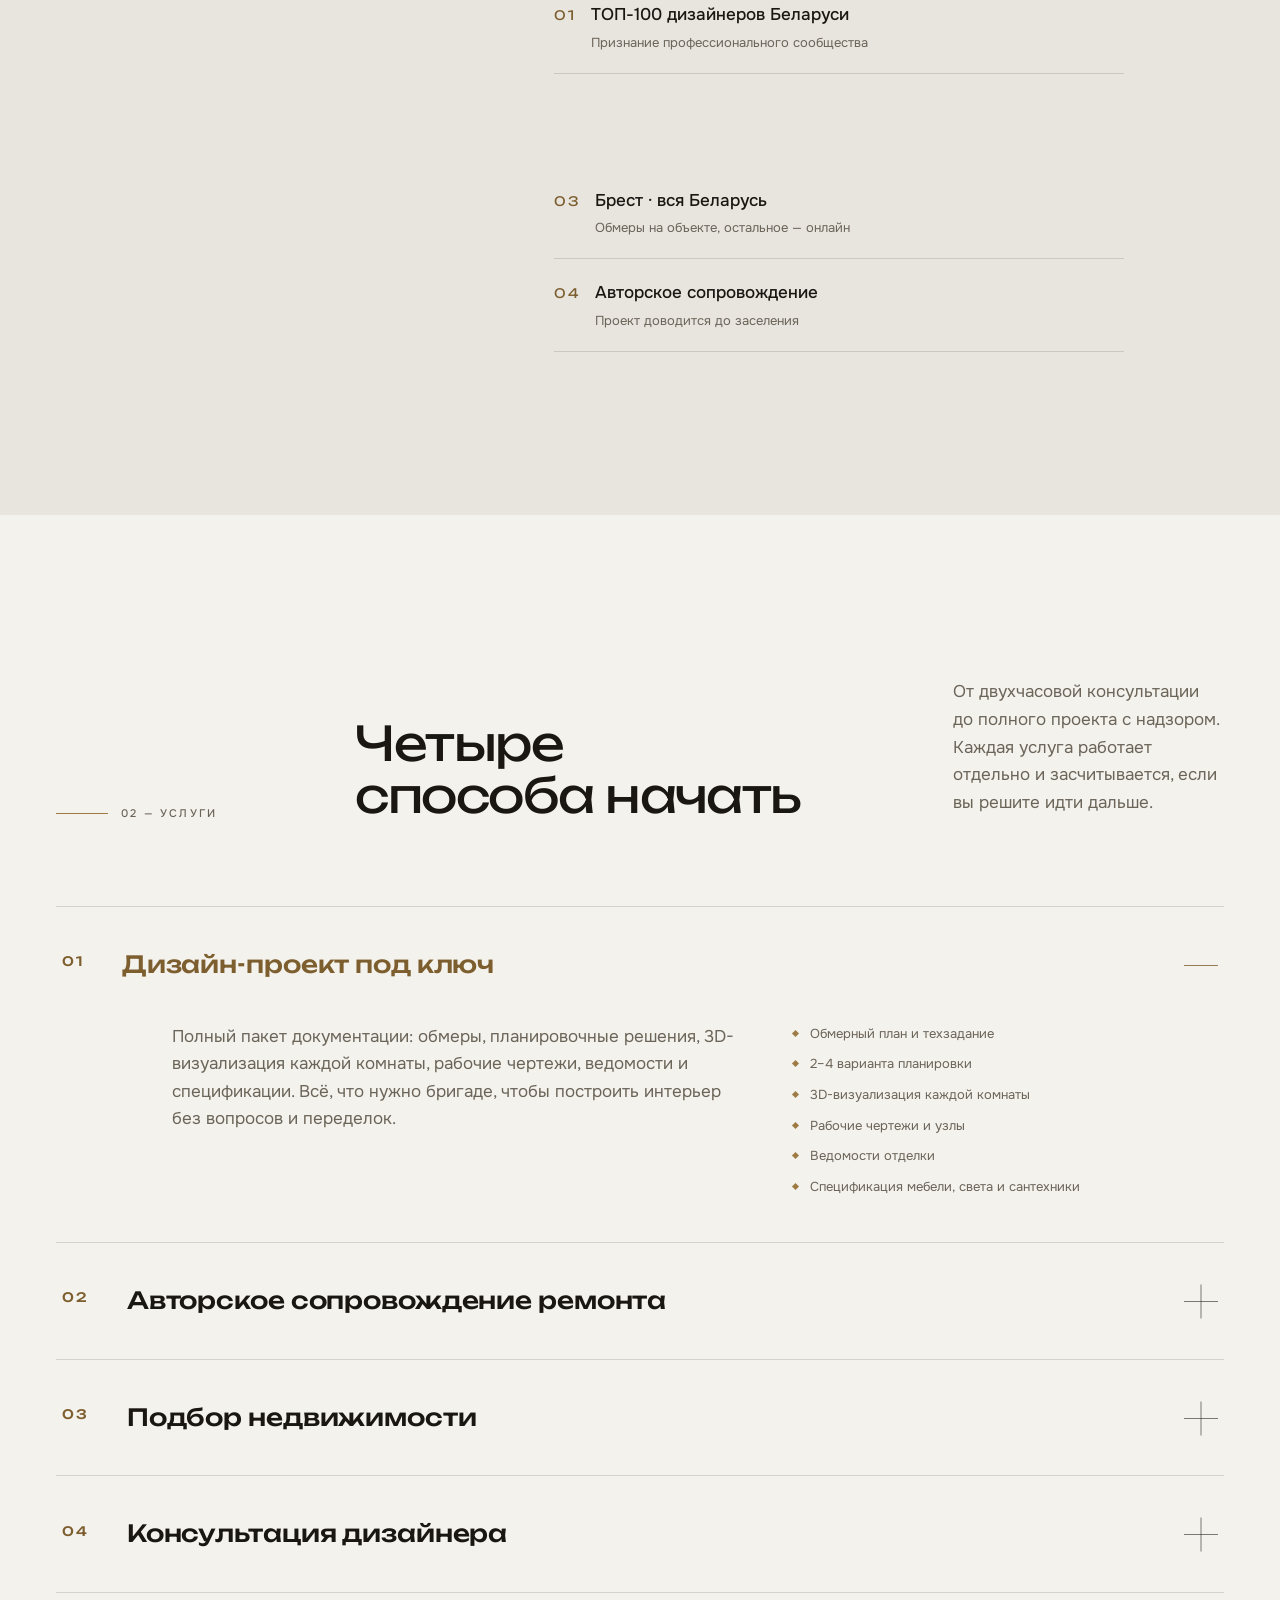
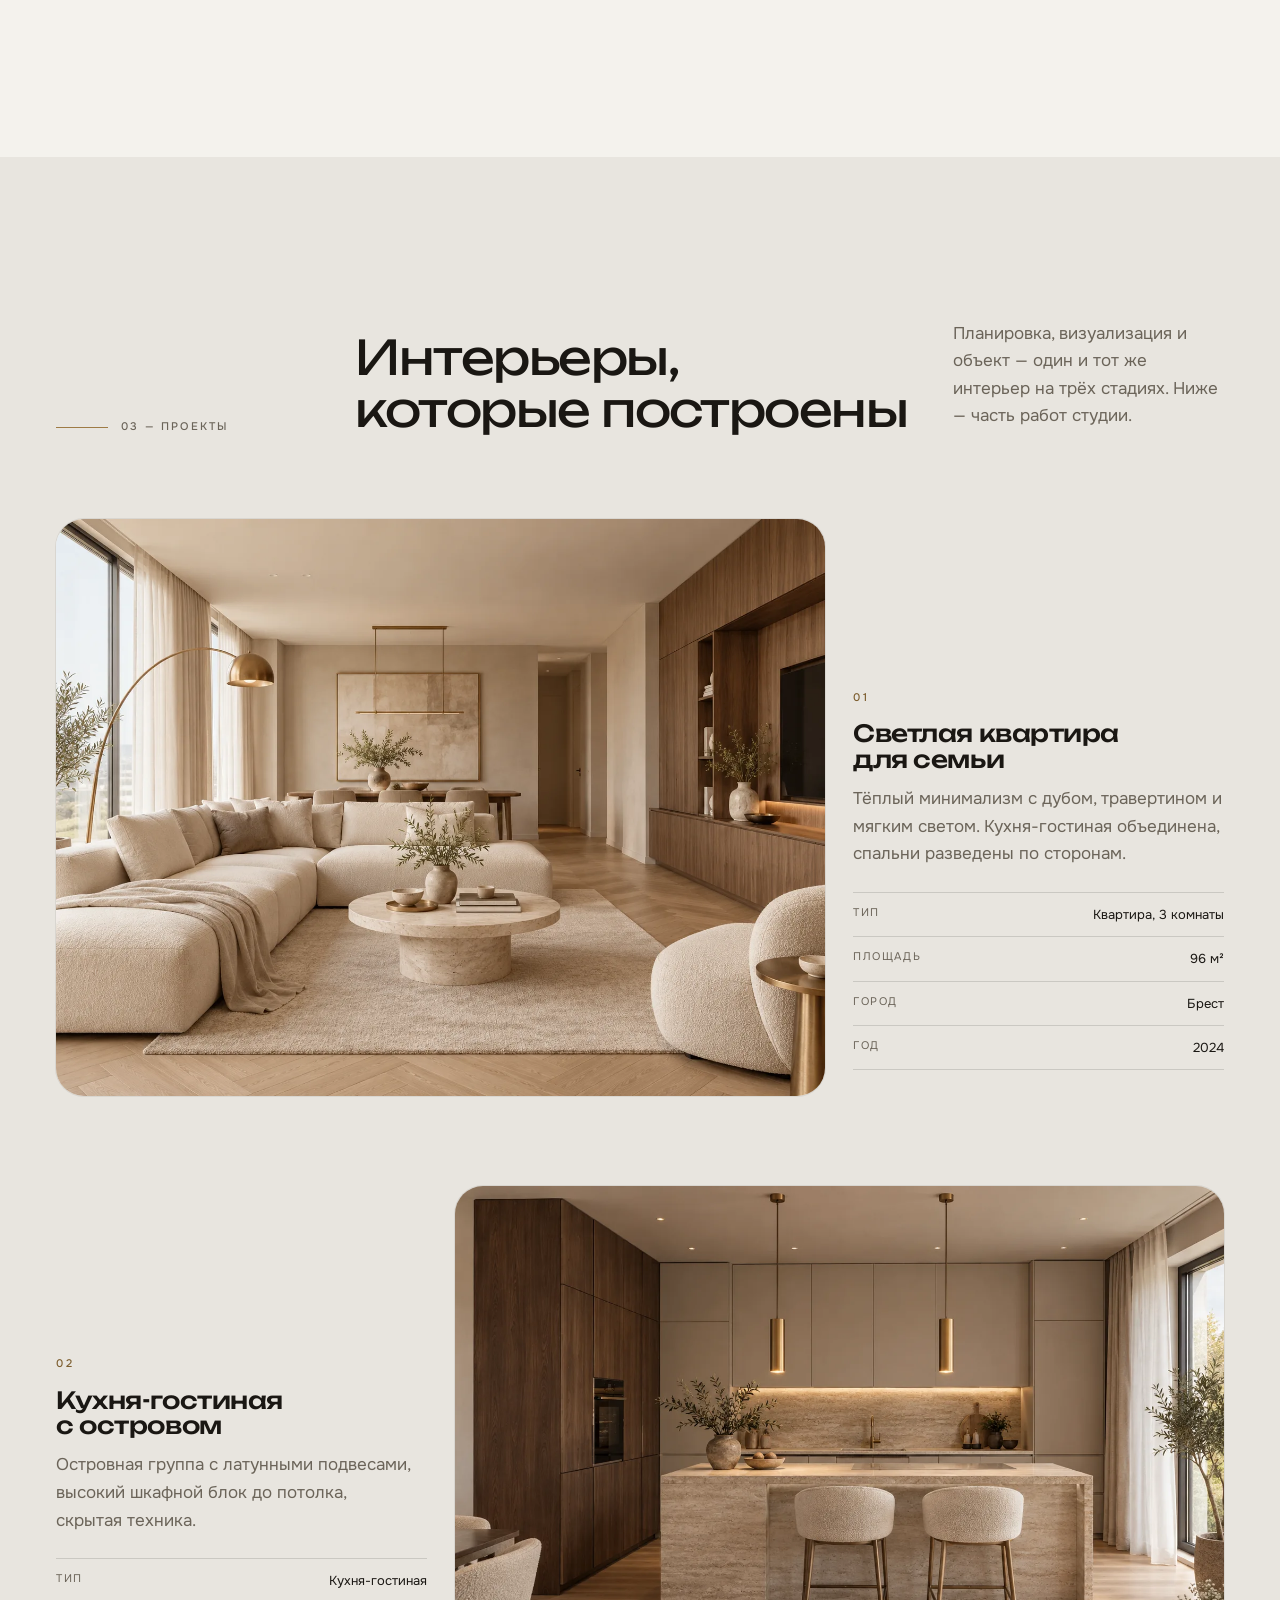
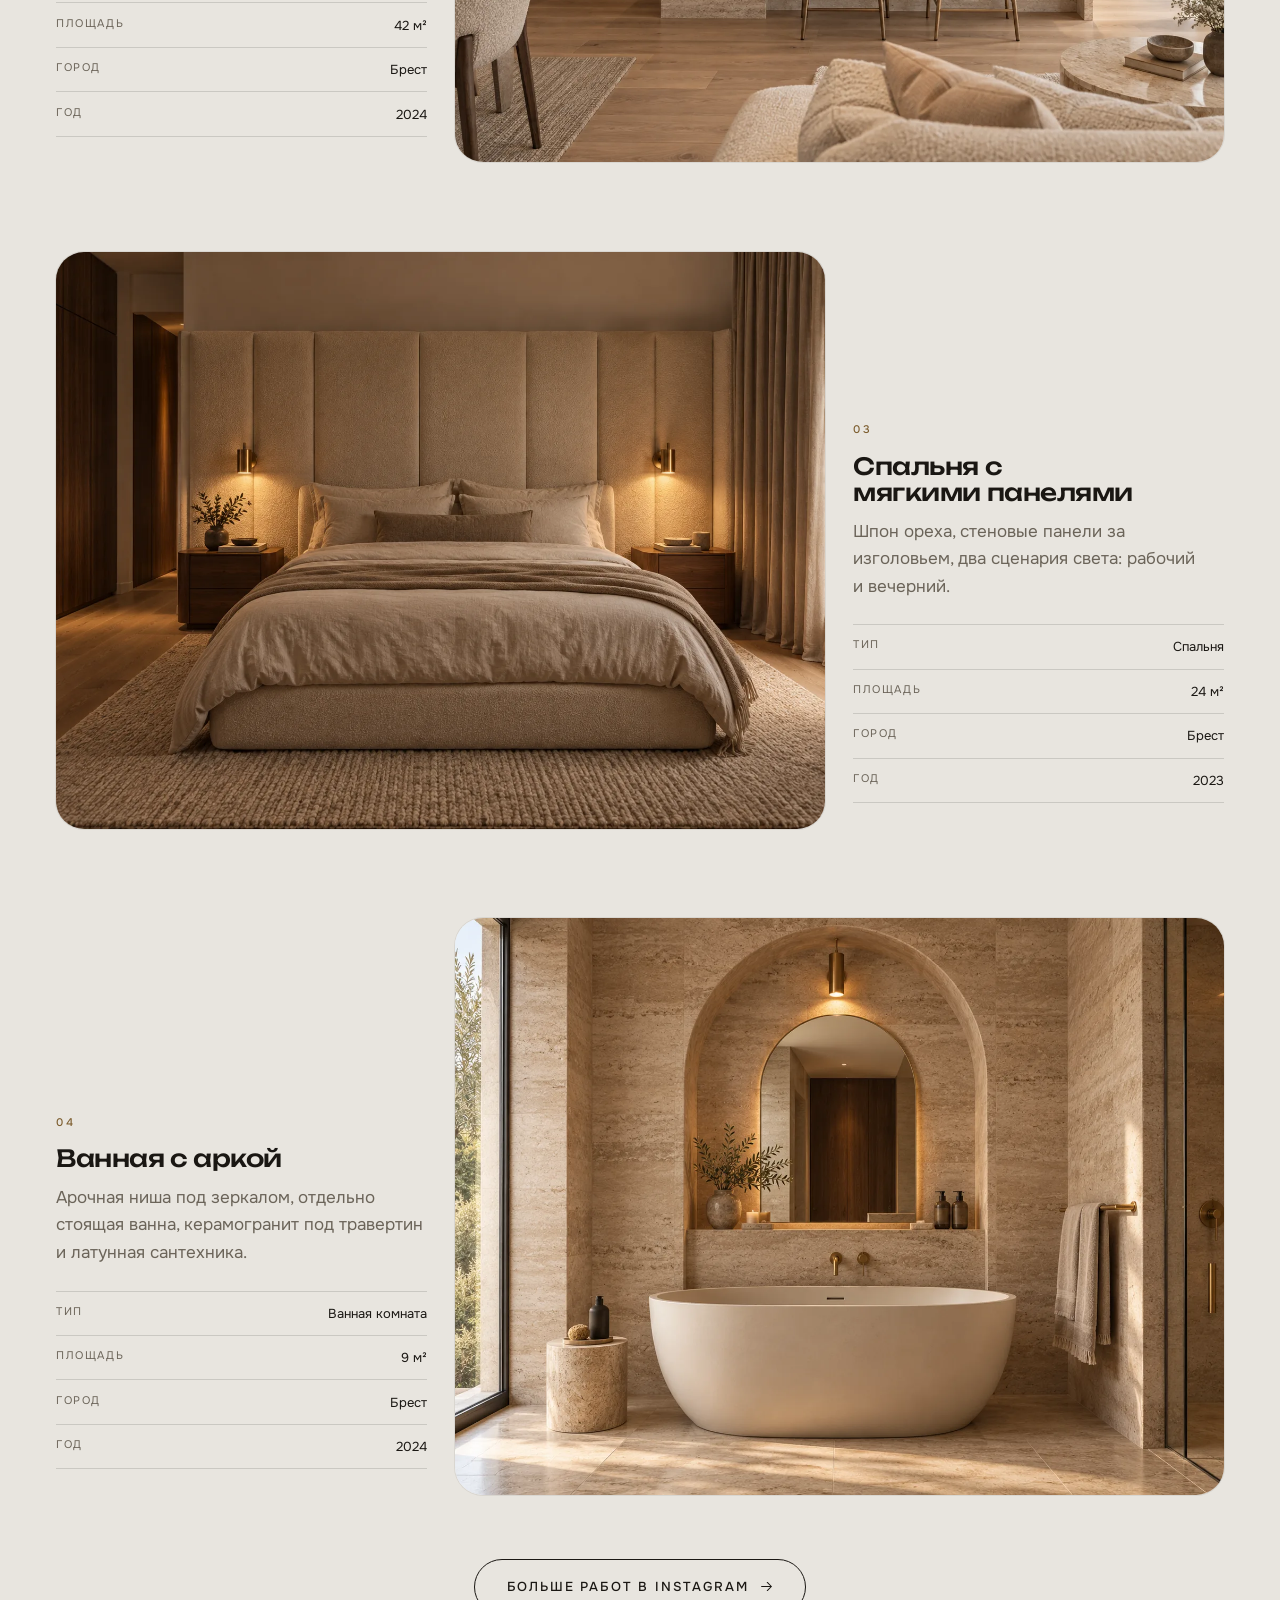
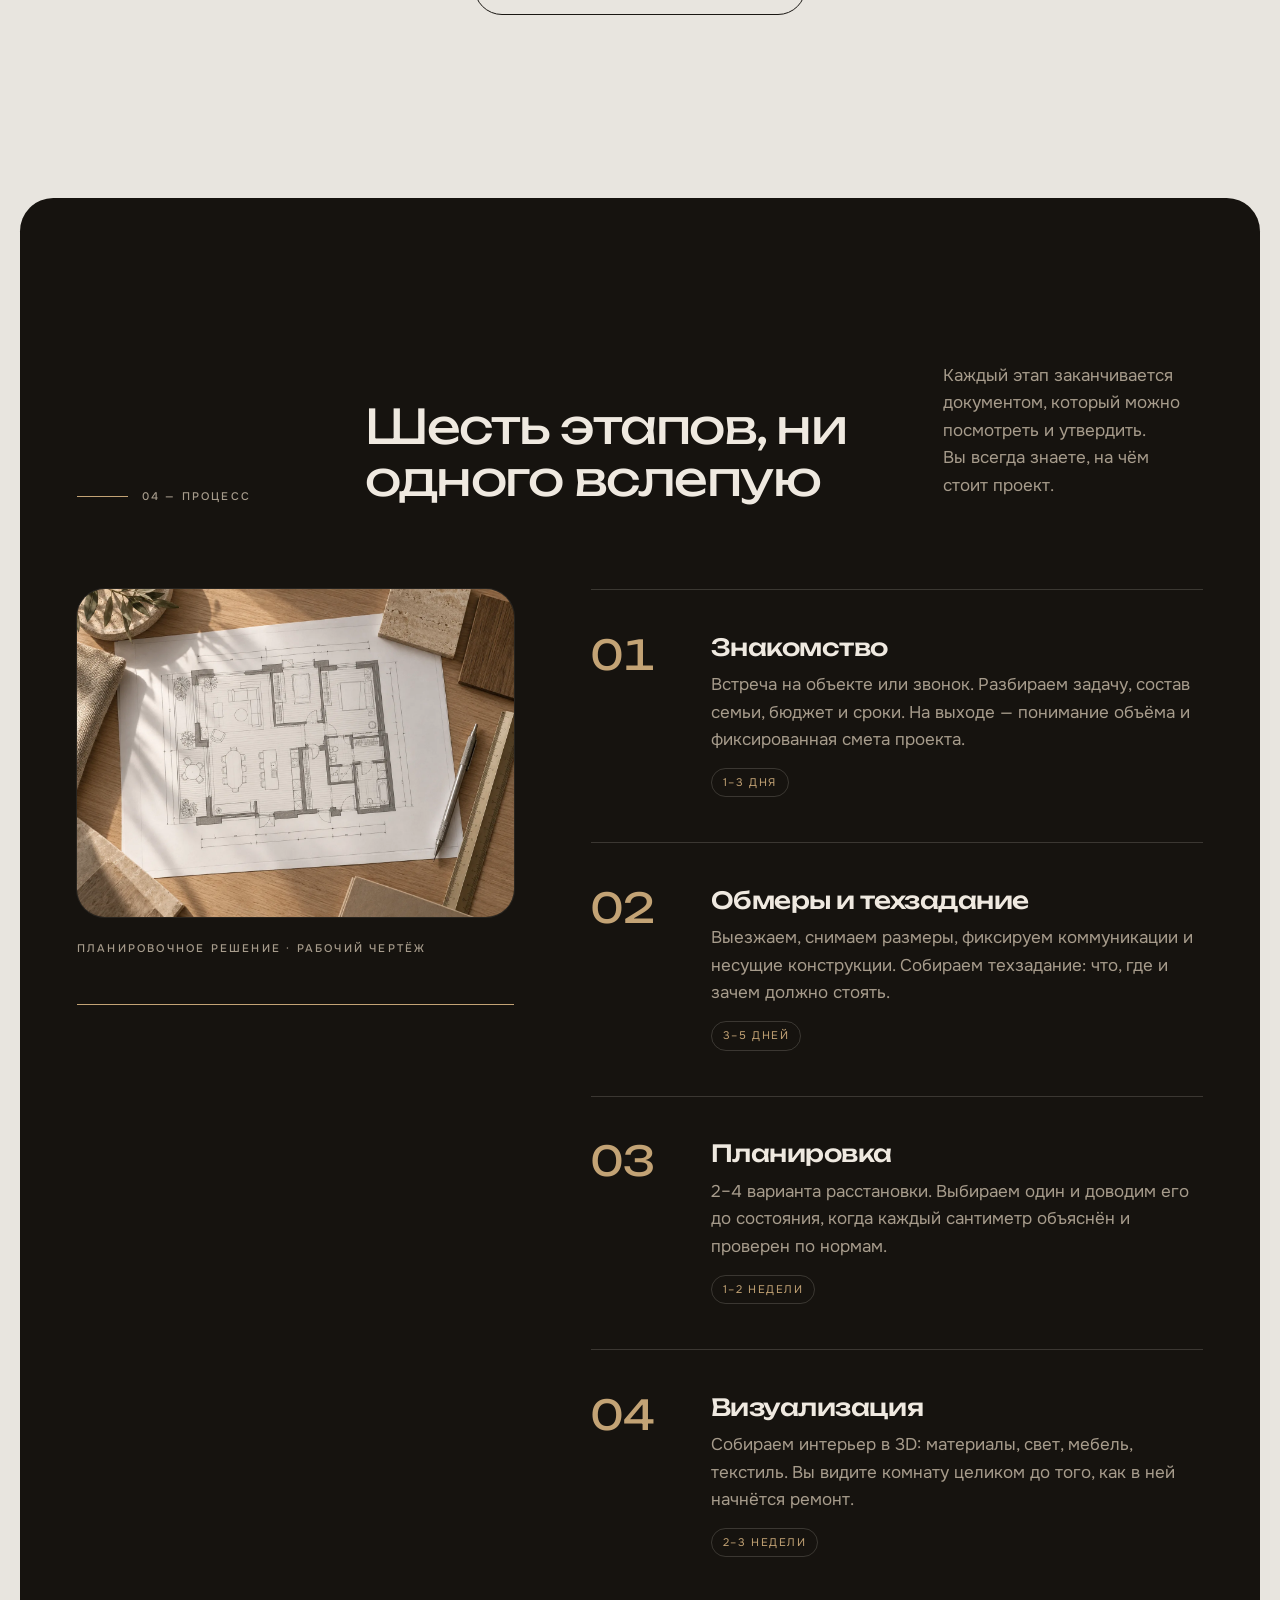
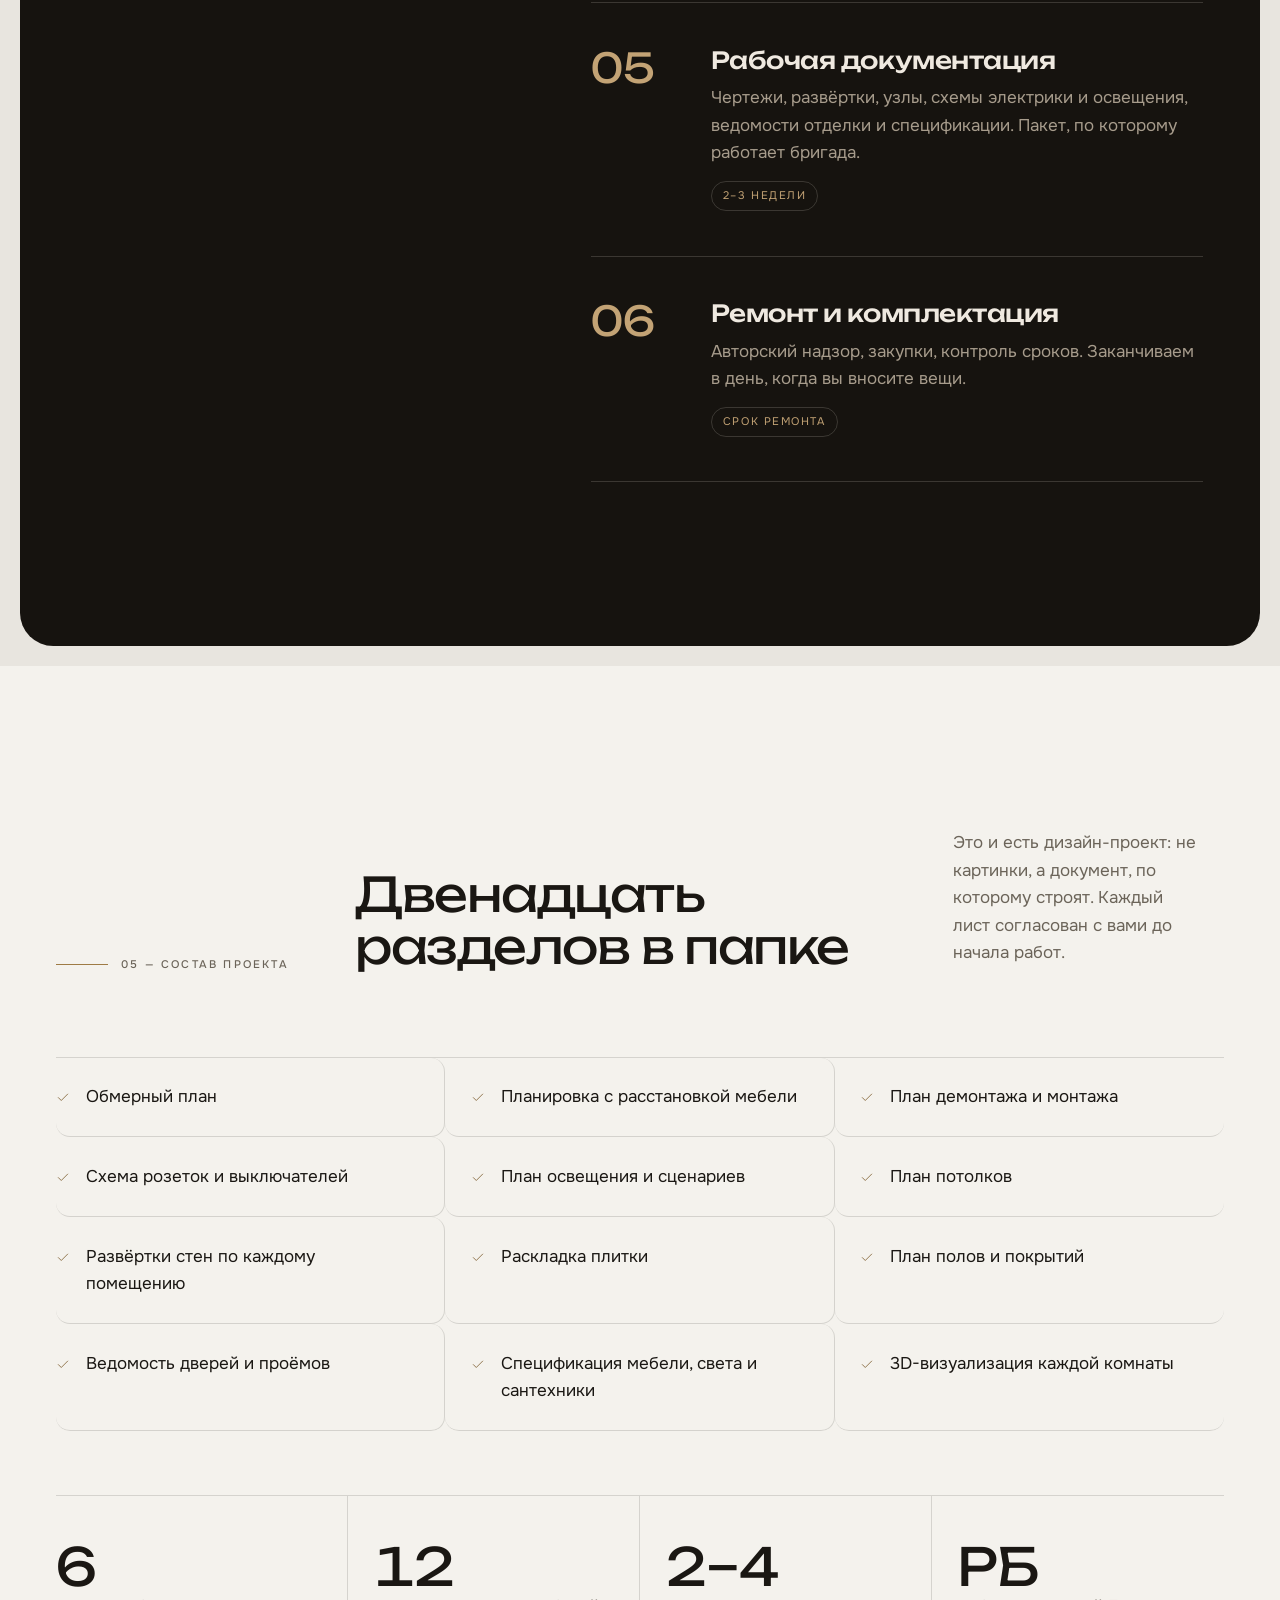
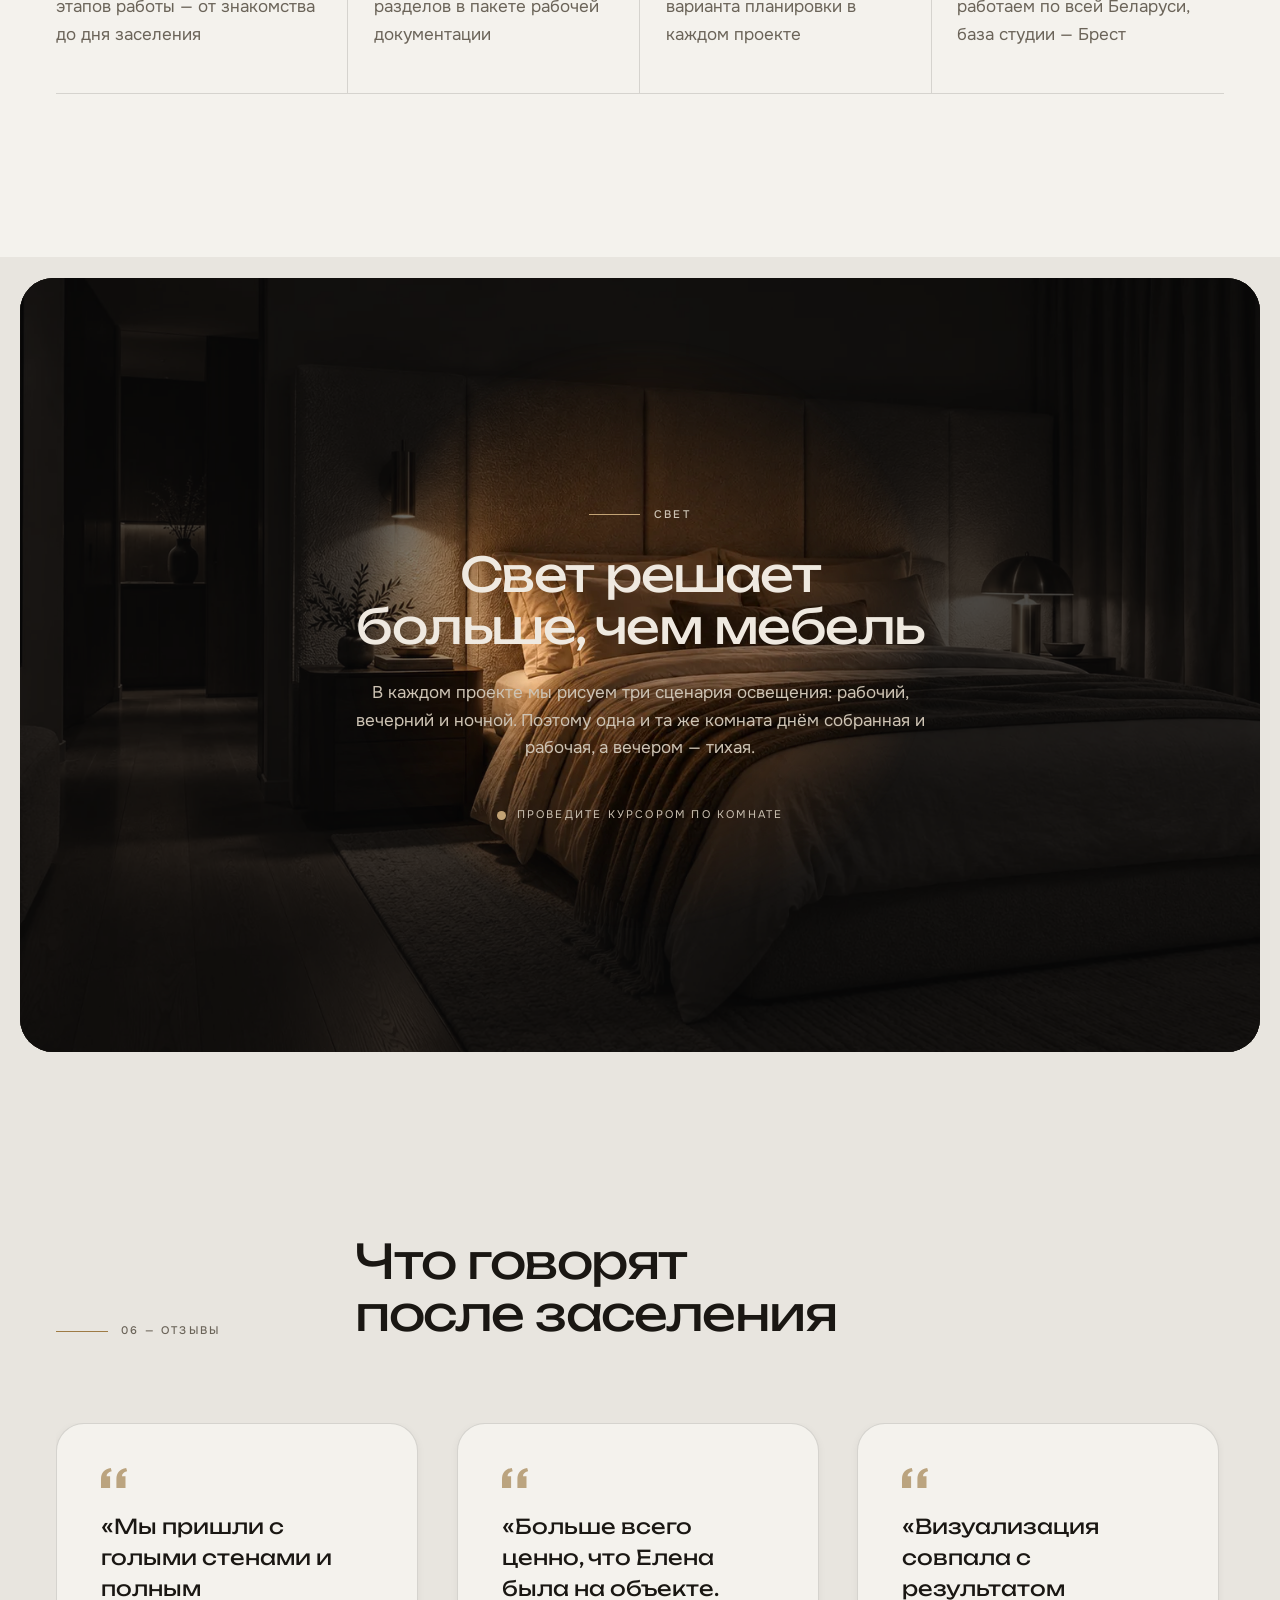
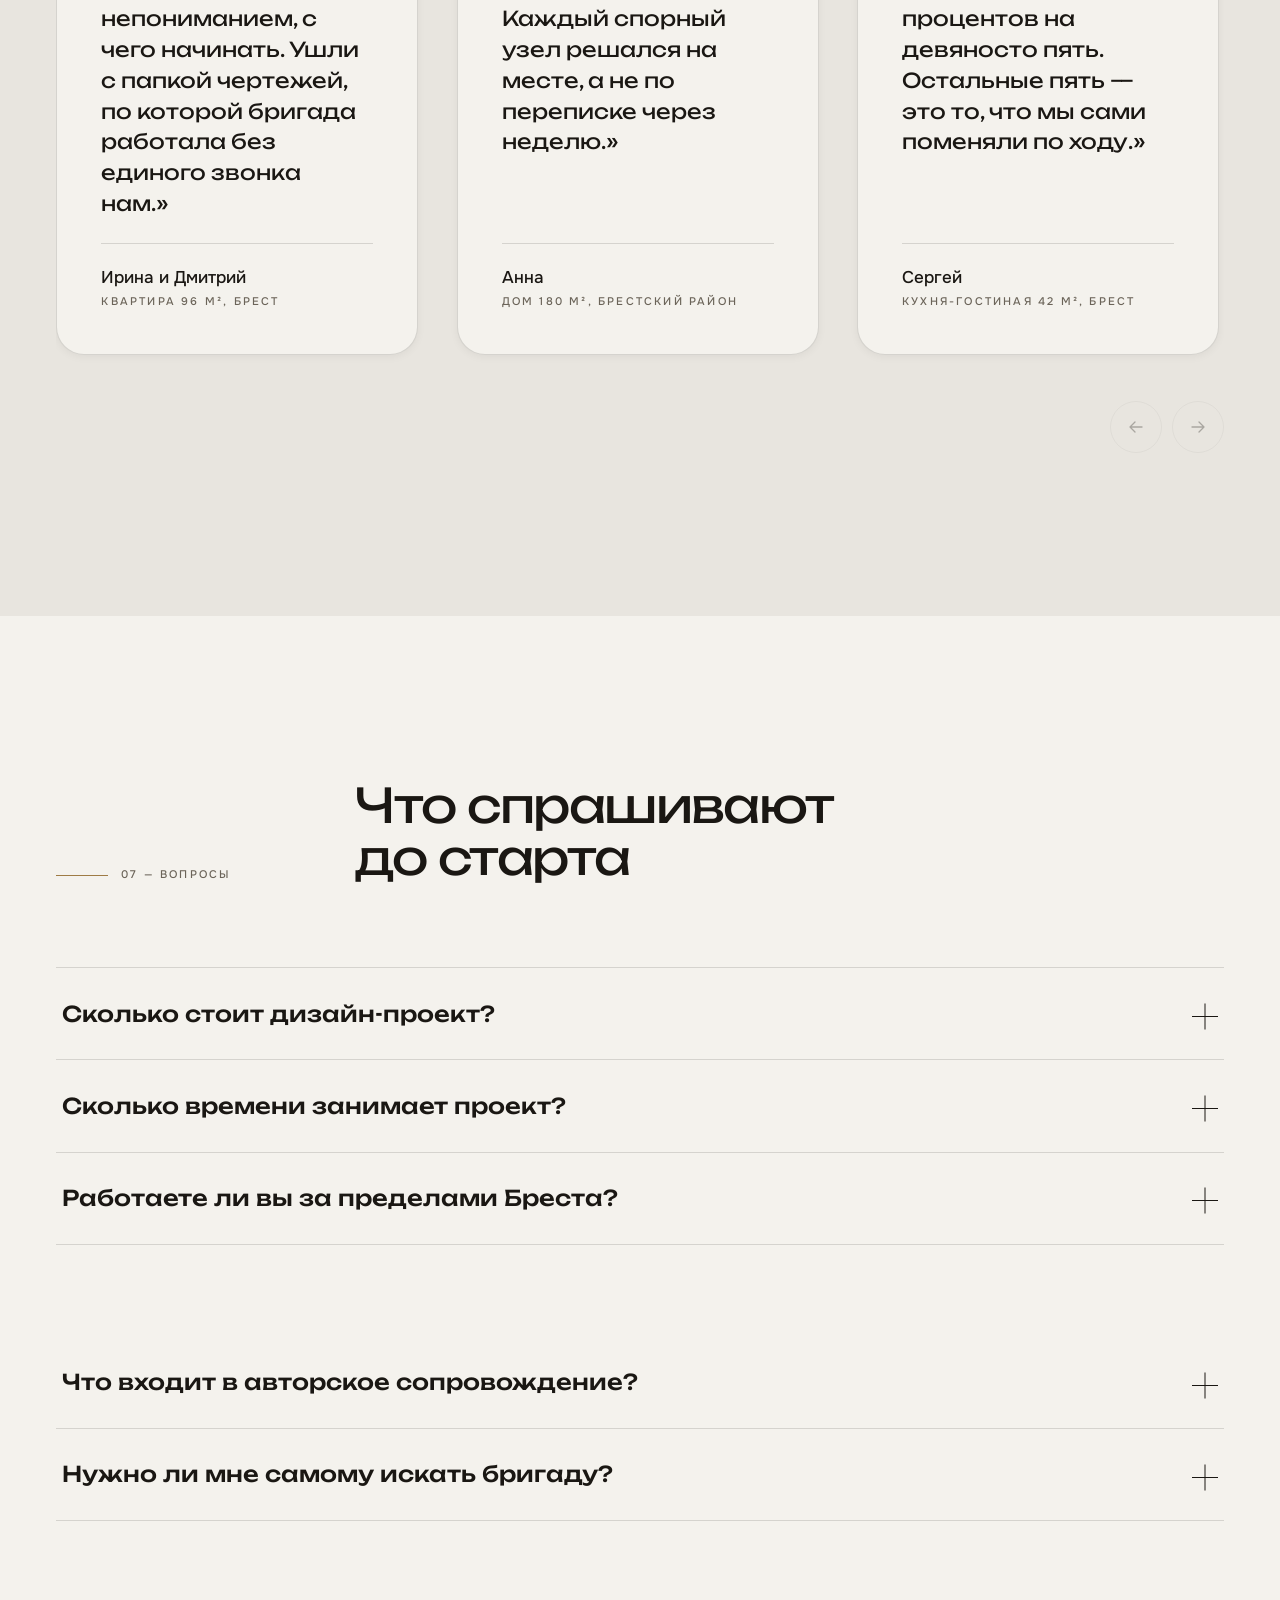
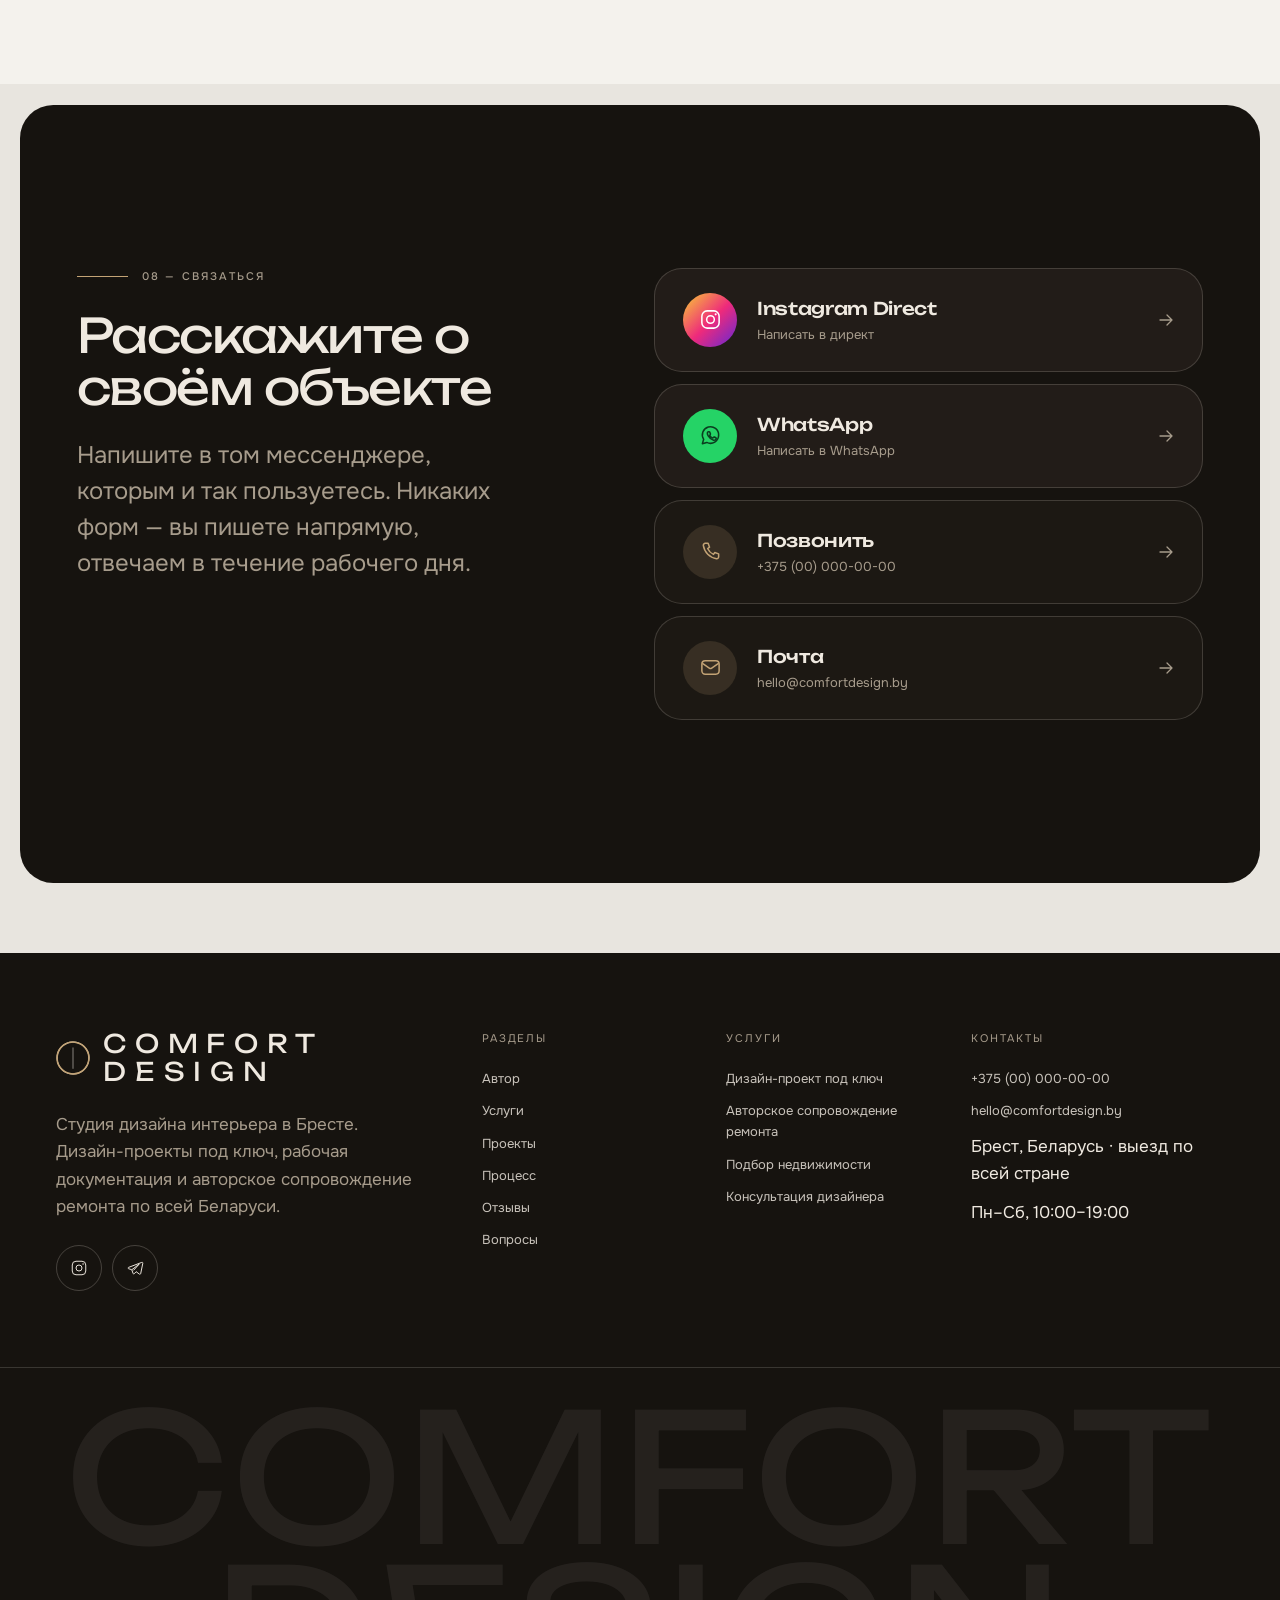
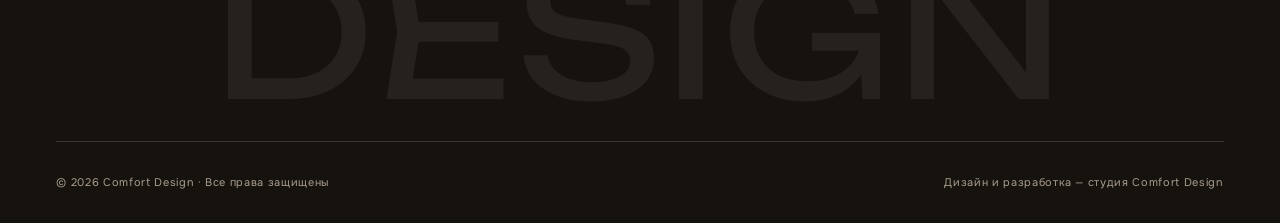
==== commit b2978c15: "Drop the services band, pin the plan centred, put the label on the cursor The running services band " ====
--- a/comfort-design/index.html
+++ b/comfort-design/index.html
@@ -90,7 +90,6 @@
 <div class="hero__cta"><button class="btn btn--accent" type="button" data-cta data-i18n="cta.discuss">Обсудить проект<svg class="btn__ico" viewBox="0 0 16 16" fill="none" stroke="currentColor" stroke-width="1.3" stroke-linecap="round" stroke-linejoin="round" aria-hidden="true"><path d="M2 8h12M9 3l5 5-5 5"/></svg></button><a class="btn" href="#work" data-i18n="cta.work">Смотреть работы</a></div>
 </div>
 </section>
-<div class="marq" data-anim aria-label="Услуги студии"><div class="marq__track"><div class="marq__set"><span class="marq__i" data-i18n="mq.0">Дизайн-проект под ключ</span><span class="marq__i" data-i18n="mq.1">Авторский надзор</span><span class="marq__i" data-i18n="mq.2">Подбор недвижимости</span><span class="marq__i" data-i18n="mq.3">3D-визуализация</span><span class="marq__i" data-i18n="mq.4">Рабочие чертежи</span><span class="marq__i" data-i18n="mq.5">Комплектация</span><span class="marq__i" data-i18n="mq.6">Консультации</span></div><div class="marq__set" aria-hidden="true"><span class="marq__i">Дизайн-проект под ключ</span><span class="marq__i">Авторский надзор</span><span class="marq__i">Подбор недвижимости</span><span class="marq__i">3D-визуализация</span><span class="marq__i">Рабочие чертежи</span><span class="marq__i">Комплектация</span><span class="marq__i">Консультации</span></div></div></div>
 <section class="section" id="about" data-nav-theme="light">
 <div class="shell">
 <div class="grid grid--12">
@@ -191,7 +190,7 @@
 </div>
 <div class="work">
 <article class="work__i">
-  <div class="work__media" data-reveal="zoom"><a class="frame frame-link frame--r43" href="#work" data-draft="living" data-lb="0" aria-label="Открыть проект: Светлая квартира для семьи"><span class="frame__in"><svg class="frame__draft" viewBox="0 0 1200 800" preserveAspectRatio="xMidYMid slice" aria-hidden="true" focusable="false"><path class="ln ln--soft" d="M0 96H1200"/><path class="ln" d="M96 150h330v420H96z"/><path class="ln ln--soft" d="M261 150v420M96 330h330"/><path class="fill-warm" d="M96 150h330v420H96z"/><path class="fill-warm" d="M96 570h330l188 116H60z"/><path class="ln" d="M60 132v460M60 132h40M78 132c0 160 -14 300 -18 460"/><path class="ln" d="M452 132v460M452 132h-38M434 132c0 160 14 300 18 460"/><path class="ln" d="M470 470h330v130H470z"/><path class="ln" d="M470 470c0-46 12-62 42-62h246c30 0 42 16 42 62"/><path class="ln ln--soft" d="M512 470v-58M758 470v-58M635 408v62"/><path class="ln" d="M470 600v-18M800 600v-18"/><path class="ln ln--soft" d="M498 444c0-26 12-38 26-38s26 12 26 38M720 444c0-26 12-38 26-38s26 12 26 38"/><path class="ln" d="M528 626h214v10H528z"/><path class="ln" d="M556 636v40M714 636v40"/><path class="fill-shade" d="M528 626h214v10H528z"/><path class="ln ln--accent" d="M930 246h120l-22 92H952z"/><path class="ln" d="M990 338v246M944 584h92"/><ellipse class="fill-warm" cx="990" cy="340" rx="118" ry="96"/><path class="ln" d="M1076 452h112v132h-112z"/><path class="ln ln--soft" d="M1076 508h112"/><path class="ln" d="M1088 206h96v170h-96z"/><ellipse class="fill-warm" cx="660" cy="695" rx="300" ry="86"/><path class="ln ln--soft" d="M0 600H1200"/><path class="ln ln--soft" d="M0 616H1200"/></svg><img class="frame__photo" src="assets/img/work-1.webp" alt="Светлая гостиная с модульным диваном в бежевом букле, круглым травертиновым столом и латунным торшером" width="1448" height="1086" loading="lazy" decoding="async" sizes="(min-width:60rem) 62vw, 92vw"></span><span class="frame__open" aria-hidden="true"><span data-i18n="work.open">Смотреть проект</span></span></a></div>
+  <div class="work__media" data-reveal="zoom"><figure class="frame frame--r43 frame-link" data-draft="living"><span class="frame__in"><svg class="frame__draft" viewBox="0 0 1200 800" preserveAspectRatio="xMidYMid slice" aria-hidden="true" focusable="false"><path class="ln ln--soft" d="M0 96H1200"/><path class="ln" d="M96 150h330v420H96z"/><path class="ln ln--soft" d="M261 150v420M96 330h330"/><path class="fill-warm" d="M96 150h330v420H96z"/><path class="fill-warm" d="M96 570h330l188 116H60z"/><path class="ln" d="M60 132v460M60 132h40M78 132c0 160 -14 300 -18 460"/><path class="ln" d="M452 132v460M452 132h-38M434 132c0 160 14 300 18 460"/><path class="ln" d="M470 470h330v130H470z"/><path class="ln" d="M470 470c0-46 12-62 42-62h246c30 0 42 16 42 62"/><path class="ln ln--soft" d="M512 470v-58M758 470v-58M635 408v62"/><path class="ln" d="M470 600v-18M800 600v-18"/><path class="ln ln--soft" d="M498 444c0-26 12-38 26-38s26 12 26 38M720 444c0-26 12-38 26-38s26 12 26 38"/><path class="ln" d="M528 626h214v10H528z"/><path class="ln" d="M556 636v40M714 636v40"/><path class="fill-shade" d="M528 626h214v10H528z"/><path class="ln ln--accent" d="M930 246h120l-22 92H952z"/><path class="ln" d="M990 338v246M944 584h92"/><ellipse class="fill-warm" cx="990" cy="340" rx="118" ry="96"/><path class="ln" d="M1076 452h112v132h-112z"/><path class="ln ln--soft" d="M1076 508h112"/><path class="ln" d="M1088 206h96v170h-96z"/><ellipse class="fill-warm" cx="660" cy="695" rx="300" ry="86"/><path class="ln ln--soft" d="M0 600H1200"/><path class="ln ln--soft" d="M0 616H1200"/></svg><img class="frame__photo" src="assets/img/work-1.webp" alt="Светлая гостиная с модульным диваном в бежевом букле, круглым травертиновым столом и латунным торшером" width="1448" height="1086" loading="lazy" decoding="async" sizes="(min-width:60rem) 62vw, 92vw"></span><span class="frame__open" aria-hidden="true"><span data-i18n="work.open">Смотреть проект</span></span></figure></div>
   <div class="work__meta" data-reveal="up" style="--i:1">
     <p class="micro micro--accent">01</p>
     <h3 class="work__t mt-2" data-i18n="work.t0">Светлая квартира для семьи</h3>
@@ -205,7 +204,7 @@
   </div>
 </article>
 <article class="work__i work__i--alt">
-  <div class="work__media" data-reveal="zoom"><a class="frame frame-link frame--r43" href="#work" data-draft="kitchen" data-lb="1" aria-label="Открыть проект: Кухня-гостиная с островом"><span class="frame__in"><svg class="frame__draft" viewBox="0 0 1200 800" preserveAspectRatio="xMidYMid slice" aria-hidden="true" focusable="false"><path class="ln ln--soft" d="M0 96H1200"/><path class="ln" d="M70 140h300v460H70z"/><path class="ln ln--soft" d="M170 140v460M270 140v460M70 330h300"/><path class="fill-shade" d="M70 140h300v460H70z"/><path class="ln" d="M430 180h480v150H430z"/><path class="ln ln--soft" d="M590 180v150M750 180v150"/><path class="ln ln--soft" d="M430 420h480"/><path class="ln" d="M420 470h500v46H420z"/><path class="ln" d="M446 516h448v100H446z"/><path class="ln ln--soft" d="M596 516v100M746 516v100"/><path class="fill-shade" d="M420 470h500v46H420z"/><path class="ln ln--accent" d="M540 96v142M540 238h-52l26-52h52l-26 52z"/><path class="ln ln--accent" d="M800 96v142M800 238h-52l26-52h52l-26 52z"/><ellipse class="fill-warm" cx="540" cy="300" rx="104" ry="86"/><ellipse class="fill-warm" cx="800" cy="300" rx="104" ry="86"/><path class="ln" d="M520 560a34 34 0 0 1 68 0v10h-68z"/><path class="ln" d="M554 570v70M528 640h52"/><path class="ln" d="M740 560a34 34 0 0 1 68 0v10h-68z"/><path class="ln" d="M774 570v70M748 640h52"/><path class="ln" d="M980 200h160v320H980z"/><path class="fill-warm" d="M980 200h160v320H980z"/><path class="ln ln--soft" d="M1060 200v320"/><ellipse class="fill-warm" cx="640" cy="745" rx="330" ry="86"/><path class="ln ln--soft" d="M0 650H1200"/><path class="ln ln--soft" d="M0 666H1200"/></svg><img class="frame__photo" src="assets/img/work-2.webp" alt="Кухня-гостиная с островом из травертина, латунными подвесами и высоким шкафным блоком из тёмного шпона" width="1448" height="1086" loading="lazy" decoding="async" sizes="(min-width:60rem) 62vw, 92vw"></span><span class="frame__open" aria-hidden="true"><span data-i18n="work.open">Смотреть проект</span></span></a></div>
+  <div class="work__media" data-reveal="zoom"><figure class="frame frame--r43 frame-link" data-draft="kitchen"><span class="frame__in"><svg class="frame__draft" viewBox="0 0 1200 800" preserveAspectRatio="xMidYMid slice" aria-hidden="true" focusable="false"><path class="ln ln--soft" d="M0 96H1200"/><path class="ln" d="M70 140h300v460H70z"/><path class="ln ln--soft" d="M170 140v460M270 140v460M70 330h300"/><path class="fill-shade" d="M70 140h300v460H70z"/><path class="ln" d="M430 180h480v150H430z"/><path class="ln ln--soft" d="M590 180v150M750 180v150"/><path class="ln ln--soft" d="M430 420h480"/><path class="ln" d="M420 470h500v46H420z"/><path class="ln" d="M446 516h448v100H446z"/><path class="ln ln--soft" d="M596 516v100M746 516v100"/><path class="fill-shade" d="M420 470h500v46H420z"/><path class="ln ln--accent" d="M540 96v142M540 238h-52l26-52h52l-26 52z"/><path class="ln ln--accent" d="M800 96v142M800 238h-52l26-52h52l-26 52z"/><ellipse class="fill-warm" cx="540" cy="300" rx="104" ry="86"/><ellipse class="fill-warm" cx="800" cy="300" rx="104" ry="86"/><path class="ln" d="M520 560a34 34 0 0 1 68 0v10h-68z"/><path class="ln" d="M554 570v70M528 640h52"/><path class="ln" d="M740 560a34 34 0 0 1 68 0v10h-68z"/><path class="ln" d="M774 570v70M748 640h52"/><path class="ln" d="M980 200h160v320H980z"/><path class="fill-warm" d="M980 200h160v320H980z"/><path class="ln ln--soft" d="M1060 200v320"/><ellipse class="fill-warm" cx="640" cy="745" rx="330" ry="86"/><path class="ln ln--soft" d="M0 650H1200"/><path class="ln ln--soft" d="M0 666H1200"/></svg><img class="frame__photo" src="assets/img/work-2.webp" alt="Кухня-гостиная с островом из травертина, латунными подвесами и высоким шкафным блоком из тёмного шпона" width="1448" height="1086" loading="lazy" decoding="async" sizes="(min-width:60rem) 62vw, 92vw"></span><span class="frame__open" aria-hidden="true"><span data-i18n="work.open">Смотреть проект</span></span></figure></div>
   <div class="work__meta" data-reveal="up" style="--i:1">
     <p class="micro micro--accent">02</p>
     <h3 class="work__t mt-2" data-i18n="work.t1">Кухня-гостиная с островом</h3>
@@ -219,7 +218,7 @@
   </div>
 </article>
 <article class="work__i">
-  <div class="work__media" data-reveal="zoom"><a class="frame frame-link frame--r43" href="#work" data-draft="bedroom" data-lb="2" aria-label="Открыть проект: Спальня с мягкими панелями"><span class="frame__in"><svg class="frame__draft" viewBox="0 0 1200 800" preserveAspectRatio="xMidYMid slice" aria-hidden="true" focusable="false"><path class="ln ln--soft" d="M0 96H1200"/><path class="ln" d="M330 150h540v300H330z"/><path class="ln ln--soft" d="M420 150v300M510 150v300M600 150v300M690 150v300M780 150v300"/><path class="fill-shade" d="M330 150h540v300H330z"/><path class="ln" d="M300 450h600v40H300z"/><path class="ln" d="M316 490h568v120H316z"/><path class="ln ln--soft" d="M316 540h568"/><path class="ln" d="M330 610v26M870 610v26"/><path class="ln" d="M400 450c0-42 20-60 62-60h72c42 0 62 18 62 60"/><path class="ln" d="M620 450c0-42 20-60 62-60h72c42 0 62 18 62 60"/><path class="ln ln--accent" d="M238 260h72l-14 62h-44z"/><path class="ln ln--accent" d="M890 260h72l-14 62h-44z"/><ellipse class="fill-warm" cx="274" cy="300" rx="108" ry="122"/><ellipse class="fill-warm" cx="926" cy="300" rx="108" ry="122"/><path class="ln" d="M186 470h140v140H186z"/><path class="ln ln--soft" d="M186 526h140"/><path class="ln" d="M874 470h140v140H874z"/><path class="ln ln--soft" d="M874 526h140"/><path class="ln ln--soft" d="M1060 120v500M1110 120v500M1160 120v500"/><ellipse class="fill-warm" cx="600" cy="745" rx="340" ry="86"/><path class="ln ln--soft" d="M0 650H1200"/><path class="ln ln--soft" d="M0 666H1200"/></svg><img class="frame__photo" src="assets/img/work-3.webp" alt="Спальня с мягкими стеновыми панелями за изголовьем, латунными бра и льняным постельным бельём" width="1448" height="1086" loading="lazy" decoding="async" sizes="(min-width:60rem) 62vw, 92vw"></span><span class="frame__open" aria-hidden="true"><span data-i18n="work.open">Смотреть проект</span></span></a></div>
+  <div class="work__media" data-reveal="zoom"><figure class="frame frame--r43 frame-link" data-draft="bedroom"><span class="frame__in"><svg class="frame__draft" viewBox="0 0 1200 800" preserveAspectRatio="xMidYMid slice" aria-hidden="true" focusable="false"><path class="ln ln--soft" d="M0 96H1200"/><path class="ln" d="M330 150h540v300H330z"/><path class="ln ln--soft" d="M420 150v300M510 150v300M600 150v300M690 150v300M780 150v300"/><path class="fill-shade" d="M330 150h540v300H330z"/><path class="ln" d="M300 450h600v40H300z"/><path class="ln" d="M316 490h568v120H316z"/><path class="ln ln--soft" d="M316 540h568"/><path class="ln" d="M330 610v26M870 610v26"/><path class="ln" d="M400 450c0-42 20-60 62-60h72c42 0 62 18 62 60"/><path class="ln" d="M620 450c0-42 20-60 62-60h72c42 0 62 18 62 60"/><path class="ln ln--accent" d="M238 260h72l-14 62h-44z"/><path class="ln ln--accent" d="M890 260h72l-14 62h-44z"/><ellipse class="fill-warm" cx="274" cy="300" rx="108" ry="122"/><ellipse class="fill-warm" cx="926" cy="300" rx="108" ry="122"/><path class="ln" d="M186 470h140v140H186z"/><path class="ln ln--soft" d="M186 526h140"/><path class="ln" d="M874 470h140v140H874z"/><path class="ln ln--soft" d="M874 526h140"/><path class="ln ln--soft" d="M1060 120v500M1110 120v500M1160 120v500"/><ellipse class="fill-warm" cx="600" cy="745" rx="340" ry="86"/><path class="ln ln--soft" d="M0 650H1200"/><path class="ln ln--soft" d="M0 666H1200"/></svg><img class="frame__photo" src="assets/img/work-3.webp" alt="Спальня с мягкими стеновыми панелями за изголовьем, латунными бра и льняным постельным бельём" width="1448" height="1086" loading="lazy" decoding="async" sizes="(min-width:60rem) 62vw, 92vw"></span><span class="frame__open" aria-hidden="true"><span data-i18n="work.open">Смотреть проект</span></span></figure></div>
   <div class="work__meta" data-reveal="up" style="--i:1">
     <p class="micro micro--accent">03</p>
     <h3 class="work__t mt-2" data-i18n="work.t2">Спальня с мягкими панелями</h3>
@@ -233,7 +232,7 @@
   </div>
 </article>
 <article class="work__i work__i--alt">
-  <div class="work__media" data-reveal="zoom"><a class="frame frame-link frame--r43" href="#work" data-draft="bath" data-lb="3" aria-label="Открыть проект: Ванная с аркой"><span class="frame__in"><svg class="frame__draft" viewBox="0 0 1200 800" preserveAspectRatio="xMidYMid slice" aria-hidden="true" focusable="false"><path class="ln ln--soft" d="M0 96H1200"/><path class="ln" d="M404 560V330a196 196 0 0 1 392 0v230"/><path class="fill-warm" d="M404 560V330a196 196 0 0 1 392 0v230z"/><path class="ln ln--soft" d="M444 560V330a156 156 0 0 1 312 0v230"/><path class="ln ln--accent" d="M506 470V356a94 94 0 0 1 188 0v114z"/><path class="ln" d="M330 600c0-64 42-96 120-96h300c78 0 120 32 120 96 0 56-44 96-120 96H450c-76 0-120-40-120-96z"/><path class="ln ln--soft" d="M368 604c0-42 32-64 92-64h280c60 0 92 22 92 64"/><path class="ln ln--accent" d="M600 504v-84h-52"/><path class="ln ln--accent" d="M268 300h56v96h-56z"/><path class="ln ln--accent" d="M876 300h56v96h-56z"/><ellipse class="fill-warm" cx="296" cy="348" rx="96" ry="110"/><ellipse class="fill-warm" cx="904" cy="348" rx="96" ry="110"/><path class="fill-shade" d="M0 720h120v80H0zM240 720h120v80H240zM480 720h120v80H480zM720 720h120v80H720zM960 720h120v80H960z"/><path class="ln ln--soft" d="M0 720h1200M0 760h1200M120 720v80M240 720v80M360 720v80M480 720v80M600 720v80M720 720v80M840 720v80M960 720v80M1080 720v80"/><path class="ln ln--soft" d="M0 716H1200"/></svg><img class="frame__photo" src="assets/img/work-4.webp" alt="Ванная комната с арочной нишей, зеркалом в арке и отдельно стоящей ванной в травертиновой отделке" width="1448" height="1086" loading="lazy" decoding="async" sizes="(min-width:60rem) 62vw, 92vw"></span><span class="frame__open" aria-hidden="true"><span data-i18n="work.open">Смотреть проект</span></span></a></div>
+  <div class="work__media" data-reveal="zoom"><figure class="frame frame--r43 frame-link" data-draft="bath"><span class="frame__in"><svg class="frame__draft" viewBox="0 0 1200 800" preserveAspectRatio="xMidYMid slice" aria-hidden="true" focusable="false"><path class="ln ln--soft" d="M0 96H1200"/><path class="ln" d="M404 560V330a196 196 0 0 1 392 0v230"/><path class="fill-warm" d="M404 560V330a196 196 0 0 1 392 0v230z"/><path class="ln ln--soft" d="M444 560V330a156 156 0 0 1 312 0v230"/><path class="ln ln--accent" d="M506 470V356a94 94 0 0 1 188 0v114z"/><path class="ln" d="M330 600c0-64 42-96 120-96h300c78 0 120 32 120 96 0 56-44 96-120 96H450c-76 0-120-40-120-96z"/><path class="ln ln--soft" d="M368 604c0-42 32-64 92-64h280c60 0 92 22 92 64"/><path class="ln ln--accent" d="M600 504v-84h-52"/><path class="ln ln--accent" d="M268 300h56v96h-56z"/><path class="ln ln--accent" d="M876 300h56v96h-56z"/><ellipse class="fill-warm" cx="296" cy="348" rx="96" ry="110"/><ellipse class="fill-warm" cx="904" cy="348" rx="96" ry="110"/><path class="fill-shade" d="M0 720h120v80H0zM240 720h120v80H240zM480 720h120v80H480zM720 720h120v80H720zM960 720h120v80H960z"/><path class="ln ln--soft" d="M0 720h1200M0 760h1200M120 720v80M240 720v80M360 720v80M480 720v80M600 720v80M720 720v80M840 720v80M960 720v80M1080 720v80"/><path class="ln ln--soft" d="M0 716H1200"/></svg><img class="frame__photo" src="assets/img/work-4.webp" alt="Ванная комната с арочной нишей, зеркалом в арке и отдельно стоящей ванной в травертиновой отделке" width="1448" height="1086" loading="lazy" decoding="async" sizes="(min-width:60rem) 62vw, 92vw"></span><span class="frame__open" aria-hidden="true"><span data-i18n="work.open">Смотреть проект</span></span></figure></div>
   <div class="work__meta" data-reveal="up" style="--i:1">
     <p class="micro micro--accent">04</p>
     <h3 class="work__t mt-2" data-i18n="work.t3">Ванная с аркой</h3>
@@ -433,11 +432,6 @@
 </div>
 </div>
 </footer>
-<dialog class="lb" id="lb" aria-label="Просмотр проекта">
-<div class="lb__bar"><p class="micro" id="lbIdx">01 / 04</p><button class="rnd" type="button" id="lbClose" aria-label="Закрыть"><svg viewBox="0 0 16 16" fill="none" stroke="currentColor" stroke-width="1.3" stroke-linecap="round" aria-hidden="true"><path d="M3 3l10 10M13 3L3 13"/></svg></button></div>
-<div class="lb__stage" id="lbStage"></div>
-<div><p class="lb__cap" id="lbCap"></p><div class="lb__nav mt-2"><button class="rnd" type="button" id="lbPrev" aria-label="Предыдущий проект"><svg viewBox="0 0 16 16" fill="none" stroke="currentColor" stroke-width="1.3" stroke-linecap="round" stroke-linejoin="round" aria-hidden="true"><path d="M14 8H2M7 13 2 8l5-5"/></svg></button><button class="rnd" type="button" id="lbNext" aria-label="Следующий проект"><svg viewBox="0 0 16 16" fill="none" stroke="currentColor" stroke-width="1.3" stroke-linecap="round" stroke-linejoin="round" aria-hidden="true"><path d="M2 8h12M9 13l5-5-5-5"/></svg></button></div></div>
-</dialog>
 <dialog class="pop" id="ctaPop" aria-labelledby="pop-h">
 <div class="pop__in">
   <button class="pop__x" type="button" id="popClose" aria-label="Закрыть"><svg viewBox="0 0 16 16" fill="none" stroke="currentColor" stroke-width="1.5" stroke-linecap="round" aria-hidden="true"><path d="M3 3l10 10M13 3L3 13"/></svg></button>
--- a/comfort-design/assets/css/style.css
+++ b/comfort-design/assets/css/style.css
@@ -412,11 +412,12 @@
 .frame-link:hover .frame__photo{scale:1.06}
 
 .frame__open{
-  position:absolute;z-index:6;inset:0;
-  display:grid;place-items:center;
+  position:absolute;z-index:6;top:0;left:0;
   pointer-events:none;
+  translate:calc(var(--px,50%) - 50%) calc(var(--py,50%) - 50%);
 }
 .frame__open > span{
+  display:block;
   padding:.85rem 1.6rem;
   border-radius:var(--r-pill);
   background:color-mix(in srgb,var(--paper-2) 94%,transparent);
@@ -688,33 +689,6 @@
 .hero .btn--accent{--btn-bd:var(--brass-lt);--btn-fg:var(--brass-lt)}
 .hero .btn--accent::after{background:var(--brass-lt)}
 
-/* ---------- 10. MARQUEE ---------- */
-.marq{
-  --gap:clamp(1.25rem,2.6vw,2.5rem);
-  position:relative;overflow:hidden;
-  background:var(--graphite);color:#efe9e0;
-  border-top:var(--hair) solid rgba(239,233,224,.14);
-  border-bottom:var(--hair) solid rgba(239,233,224,.14);
-  padding-block:clamp(.9rem,1.8vw,1.35rem);
-  -webkit-mask-image:linear-gradient(90deg,transparent,#000 8%,#000 92%,transparent);
-  mask-image:linear-gradient(90deg,transparent,#000 8%,#000 92%,transparent);
-}
-.marq__track{display:flex;width:max-content;animation:marq 46s linear infinite}
-.marq:hover .marq__track,.marq:focus-within .marq__track{animation-play-state:paused}
-.marq__set{display:flex;gap:var(--gap);padding-right:var(--gap);align-items:center}
-.marq__i{
-  display:flex;align-items:center;gap:var(--gap);
-  font-family:var(--f-display);font-weight:400;
-  font-size:clamp(.8rem,1.15vw,1rem);
-  letter-spacing:-.01em;white-space:nowrap;
-  color:rgba(239,233,224,.88);
-}
-.marq__i::after{content:"";width:6px;height:6px;border-radius:50%;background:var(--brass-lt);flex:none}
-@keyframes marq{to{translate:-50% 0}}
-
-/* looping decoration is paused while its section is off-screen */
-.anim-off,.anim-off *,.anim-off *::before,.anim-off *::after{animation-play-state:paused!important}
-
 /* ---------- 11. REVEALS ---------- */
 [data-reveal]{
   opacity:0;
@@ -833,7 +807,7 @@
 .proc{display:grid;gap:clamp(2rem,5vw,4rem)}
 @media (min-width:64rem){
   .proc{grid-template-columns:5fr 7fr;gap:clamp(3rem,6vw,7rem);align-items:start}
-  .proc__aside{position:sticky;top:clamp(6rem,12vh,8.5rem);align-self:start}
+  .proc__aside{position:sticky;top:max(6rem,calc((100svh - 32rem) / 2));align-self:start}
 }
 .proc__steps{display:grid;border-top:var(--hair) solid var(--rule)}
 .proc__s{
@@ -1118,27 +1092,6 @@
 }
 .social a:hover,.social a:focus-visible{background:var(--brass-lt);color:var(--graphite);border-color:var(--brass-lt)}
 .social svg{width:18px;height:18px}
-
-/* ---------- 22. LIGHTBOX ---------- */
-.lb{
-  position:fixed;inset:0;z-index:120;border:0;padding:0;
-  width:100%;max-width:100%;height:100%;max-height:100%;
-  background:rgba(12,10,8,.94);
-  -webkit-backdrop-filter:blur(8px);backdrop-filter:blur(8px);
-  color:#efe9e0;
-  display:none;
-}
-.lb[open]{display:grid;grid-template-rows:auto 1fr auto;padding:clamp(1rem,3vw,2rem)}
-.lb::backdrop{background:rgba(12,10,8,.9)}
-.lb__bar{display:flex;justify-content:space-between;align-items:center;gap:1rem}
-.lb__stage{display:grid;place-items:center;min-height:0;padding-block:clamp(1rem,3vw,2rem)}
-.lb__stage .frame{width:min(100%,1200px);max-height:72vh;aspect-ratio:3/2;border-radius:var(--r-lg)}
-.lb__stage .frame__photo{object-fit:contain}
-.lb .rnd{border-color:rgba(239,233,224,.3);color:#efe9e0}
-.lb .rnd:hover:not(:disabled){background:#efe9e0;color:var(--graphite)}
-.lb__nav{display:flex;gap:.6rem;justify-content:center}
-.lb__cap{text-align:center;color:#a79c8c;display:grid;gap:.35rem}
-.lb__t{font-family:var(--f-display);font-size:clamp(1rem,2vw,1.35rem);color:#efe9e0}
 
 /* ---------- 23. PRELOADER ---------- */
 .pre{
@@ -1197,7 +1150,6 @@
   .frame__draft .ln{stroke-dasharray:none;stroke-dashoffset:0}
   .frame__draft .fill-warm,.frame__draft .fill-shade,.about__sig path{opacity:1;stroke-dashoffset:0}
   .rule{transform:scaleX(1)}
-  .marq__track{animation:none}
   .hero__wash{animation:none}
   .drawer__a{opacity:1;translate:0 0}
   .pre{display:none}
@@ -1205,7 +1157,7 @@
 
 /* ---------- 27. PRINT ---------- */
 @media print{
-  .hdr,.drawer,.totop,.marq,.pre,.rail,.scrollcue,.quotes__ctrl,.lb{display:none!important}
+  .hdr,.drawer,.totop,.pre,.rail,.fab,.quotes__ctrl,.pop{display:none!important}
   body{background:#fff;color:#000}
   .section,.t-dusk,.foot{background:#fff!important;color:#000!important}
   [data-reveal]{opacity:1!important;translate:0!important}
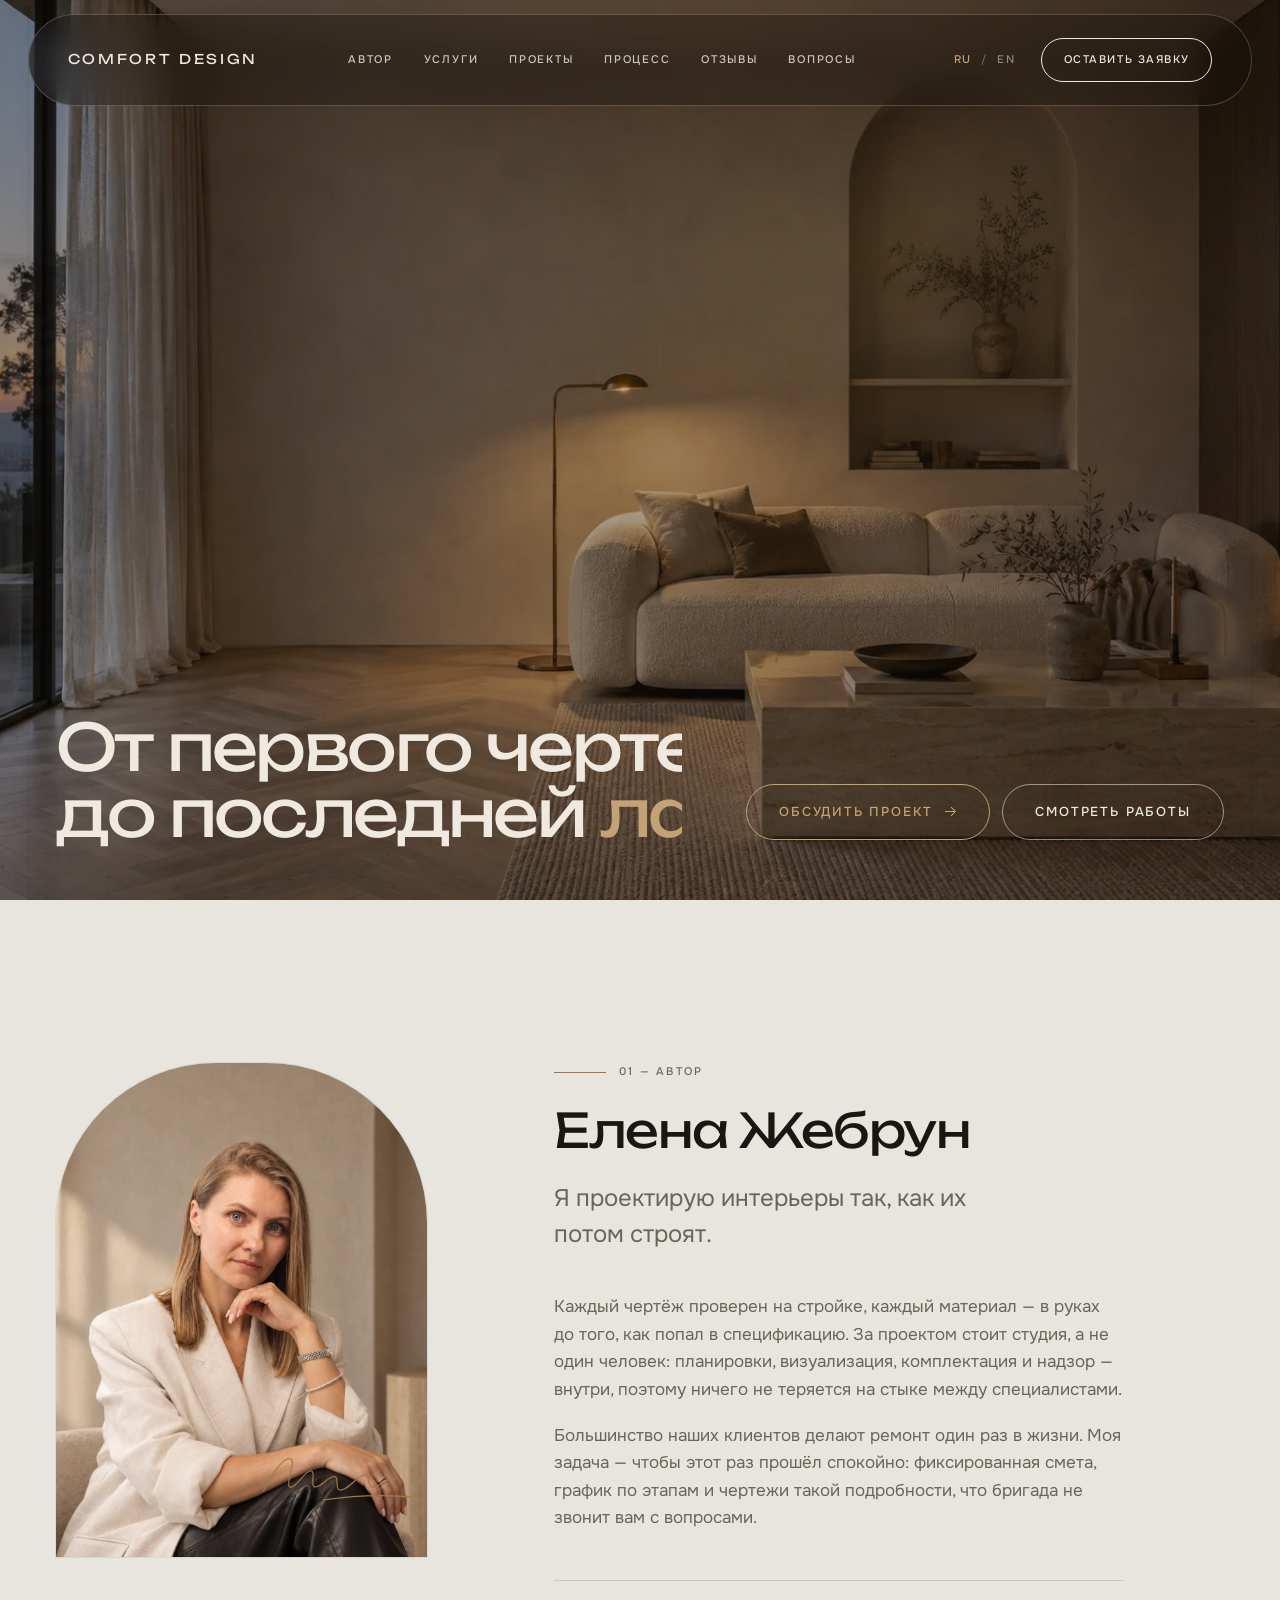
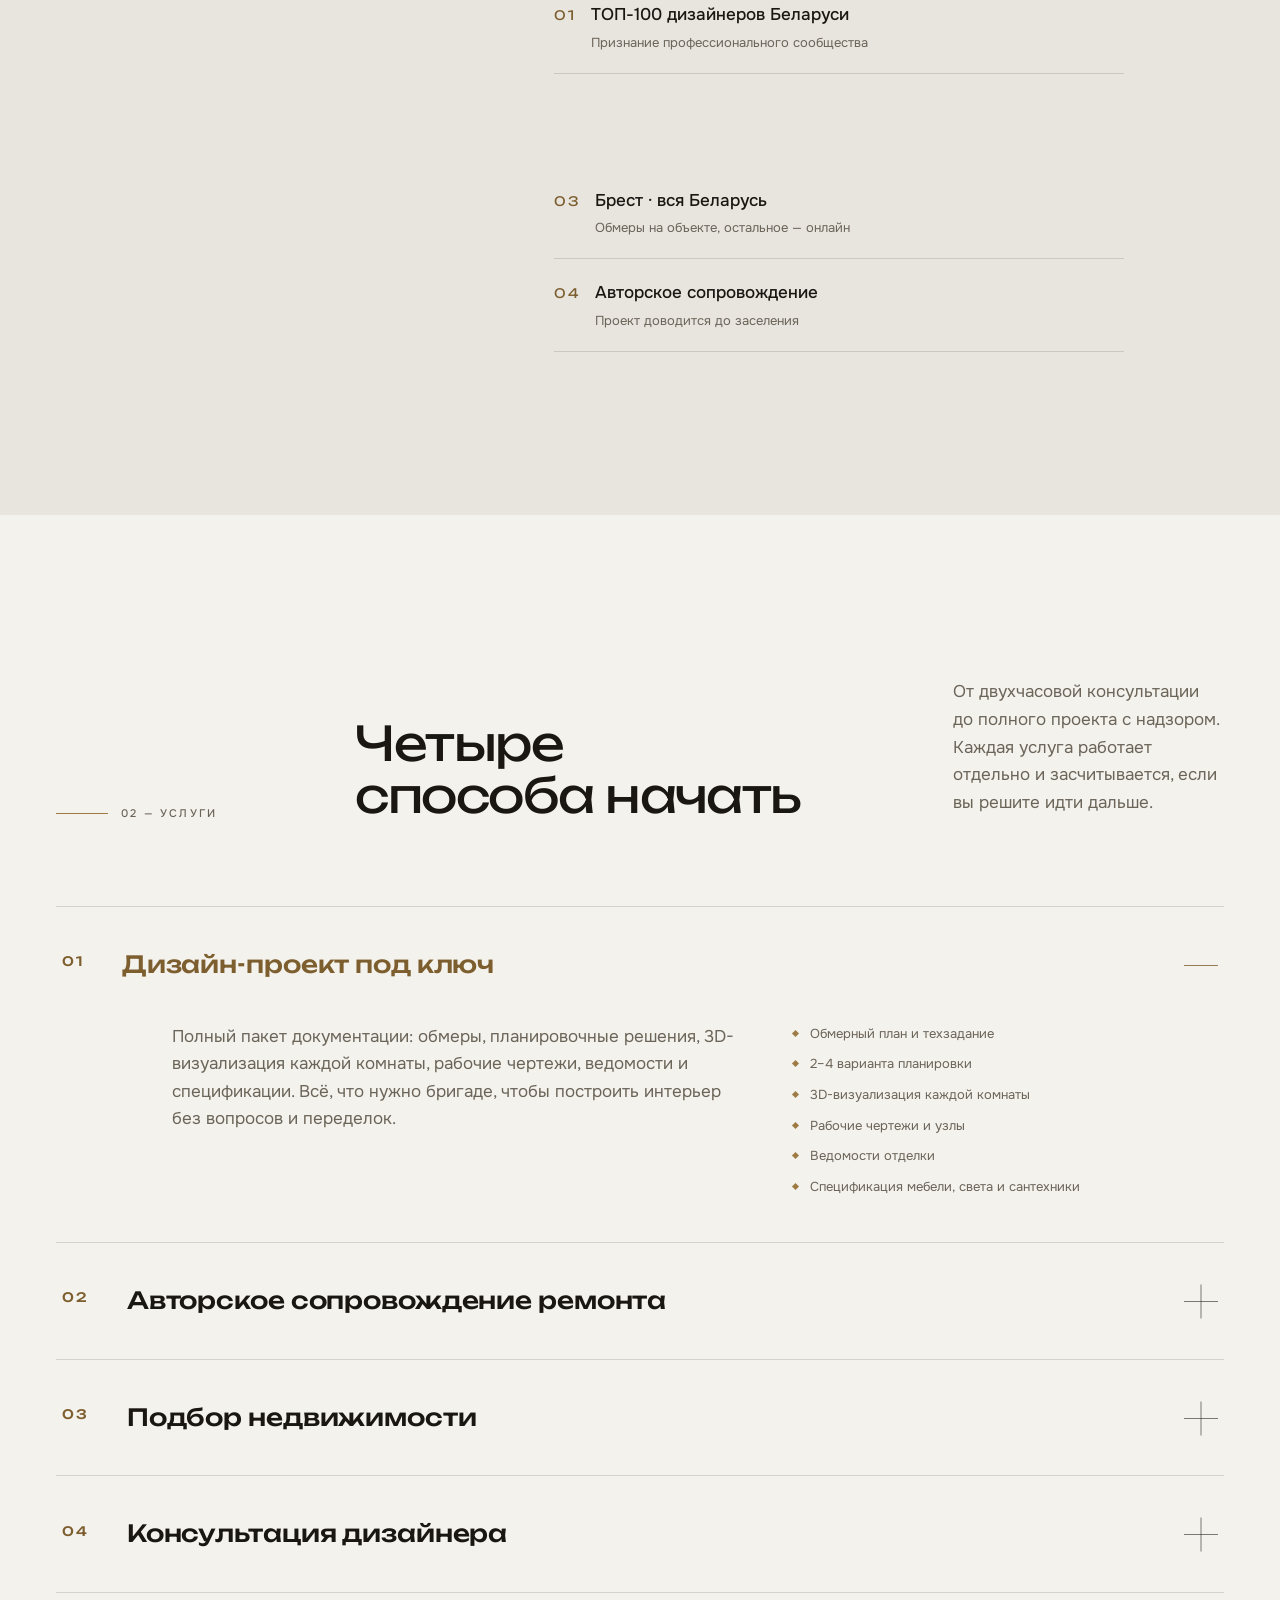
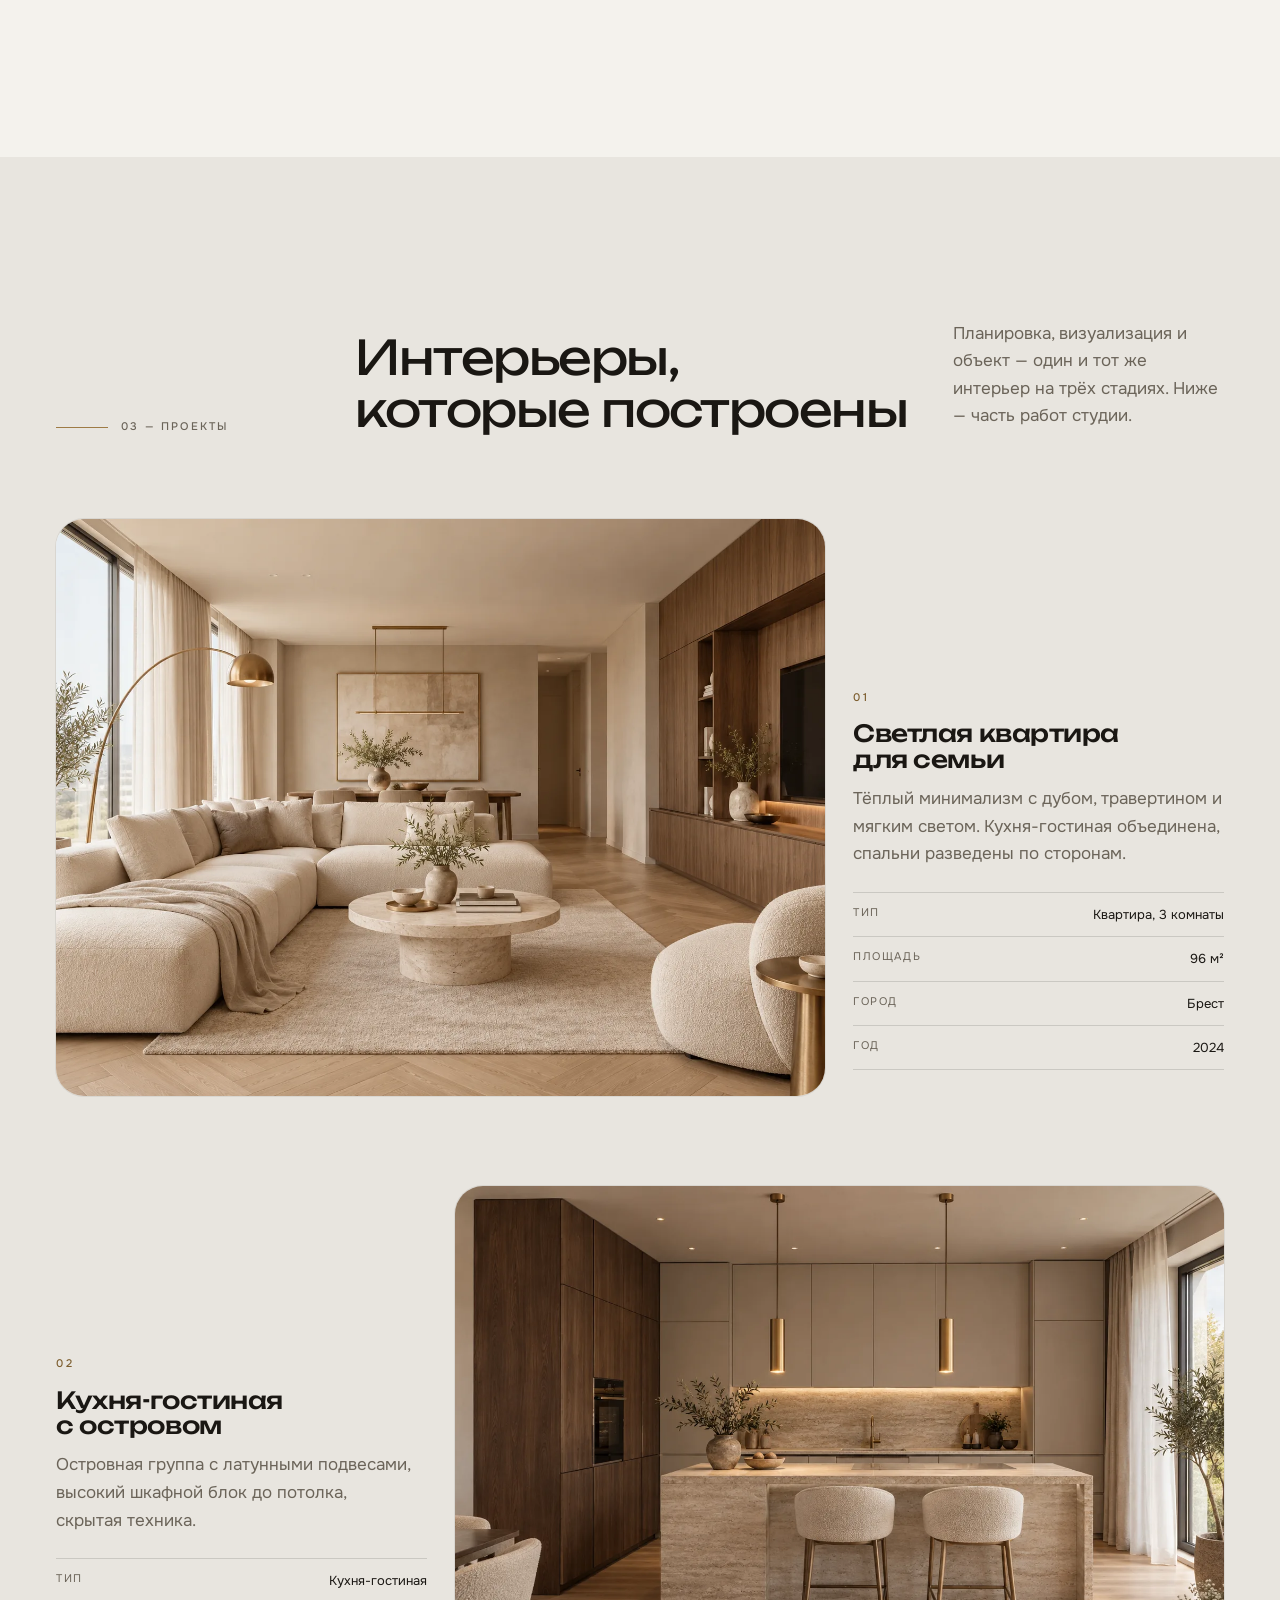
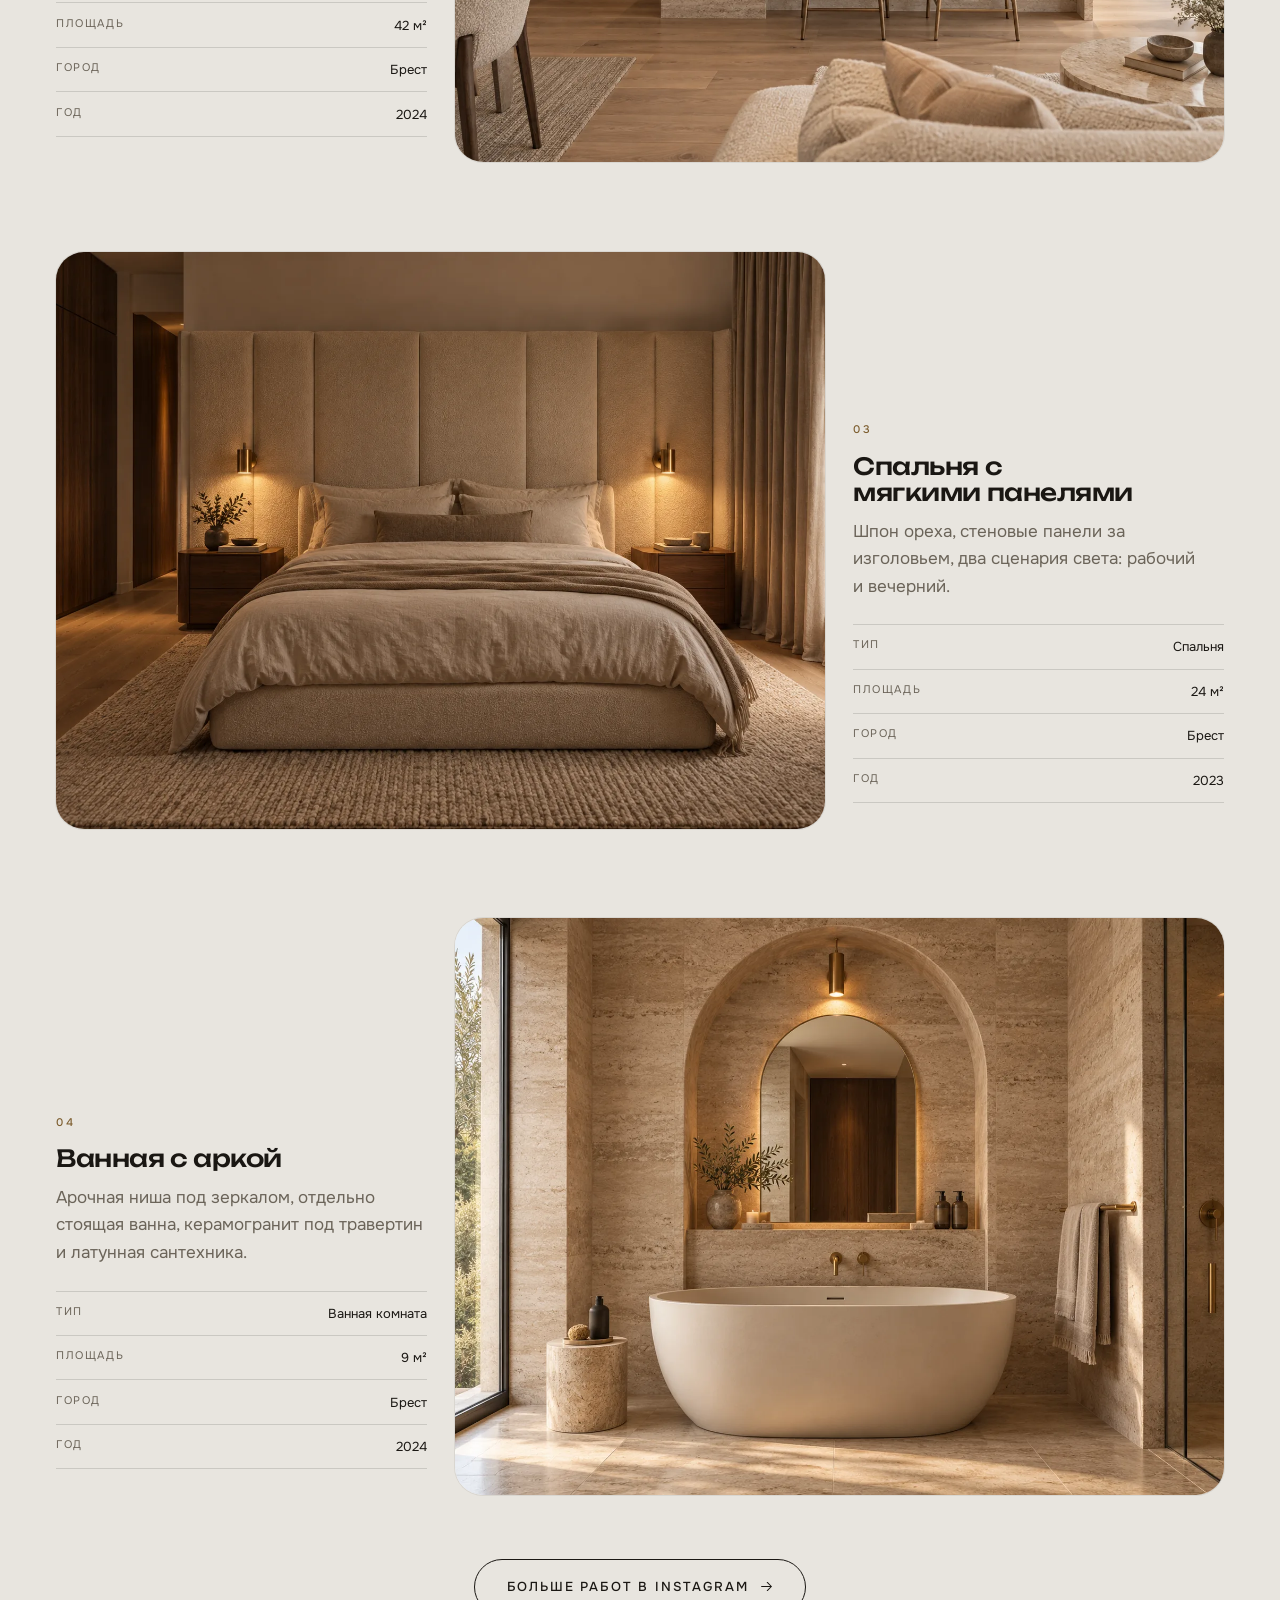
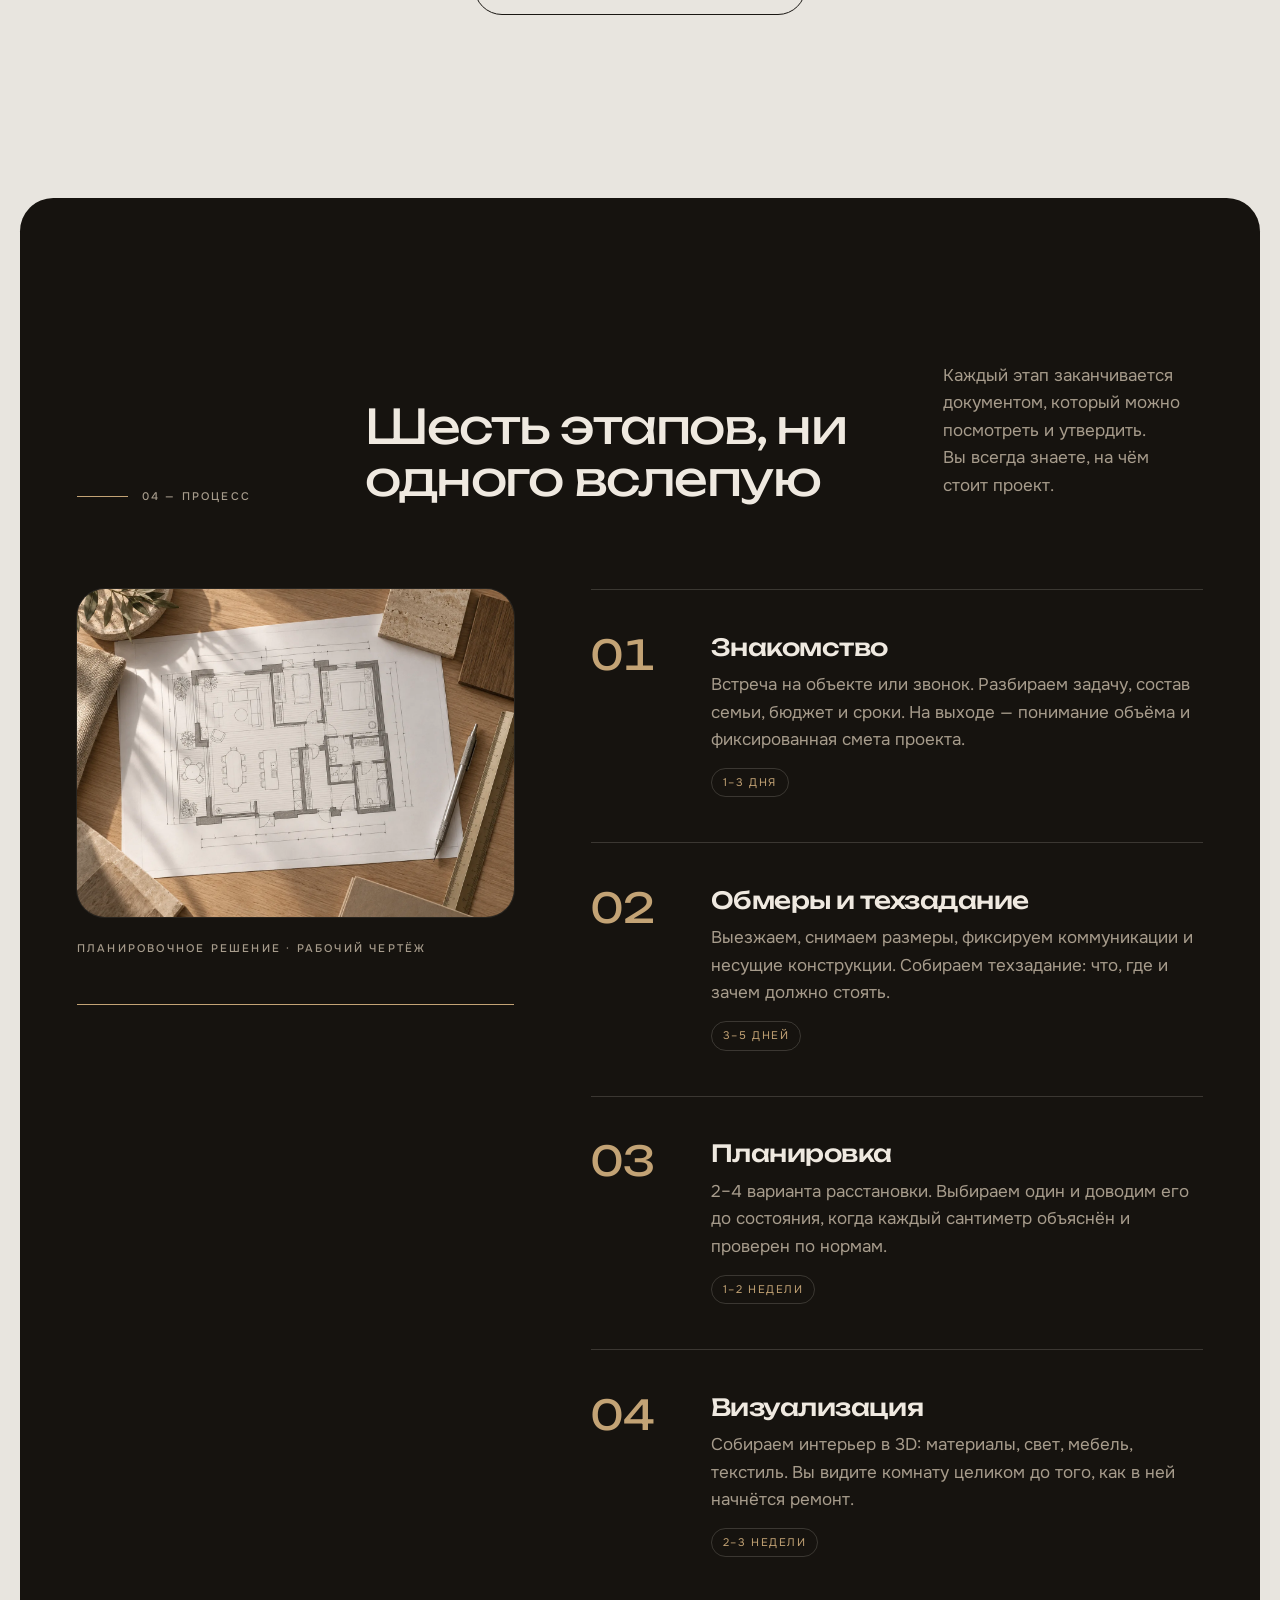
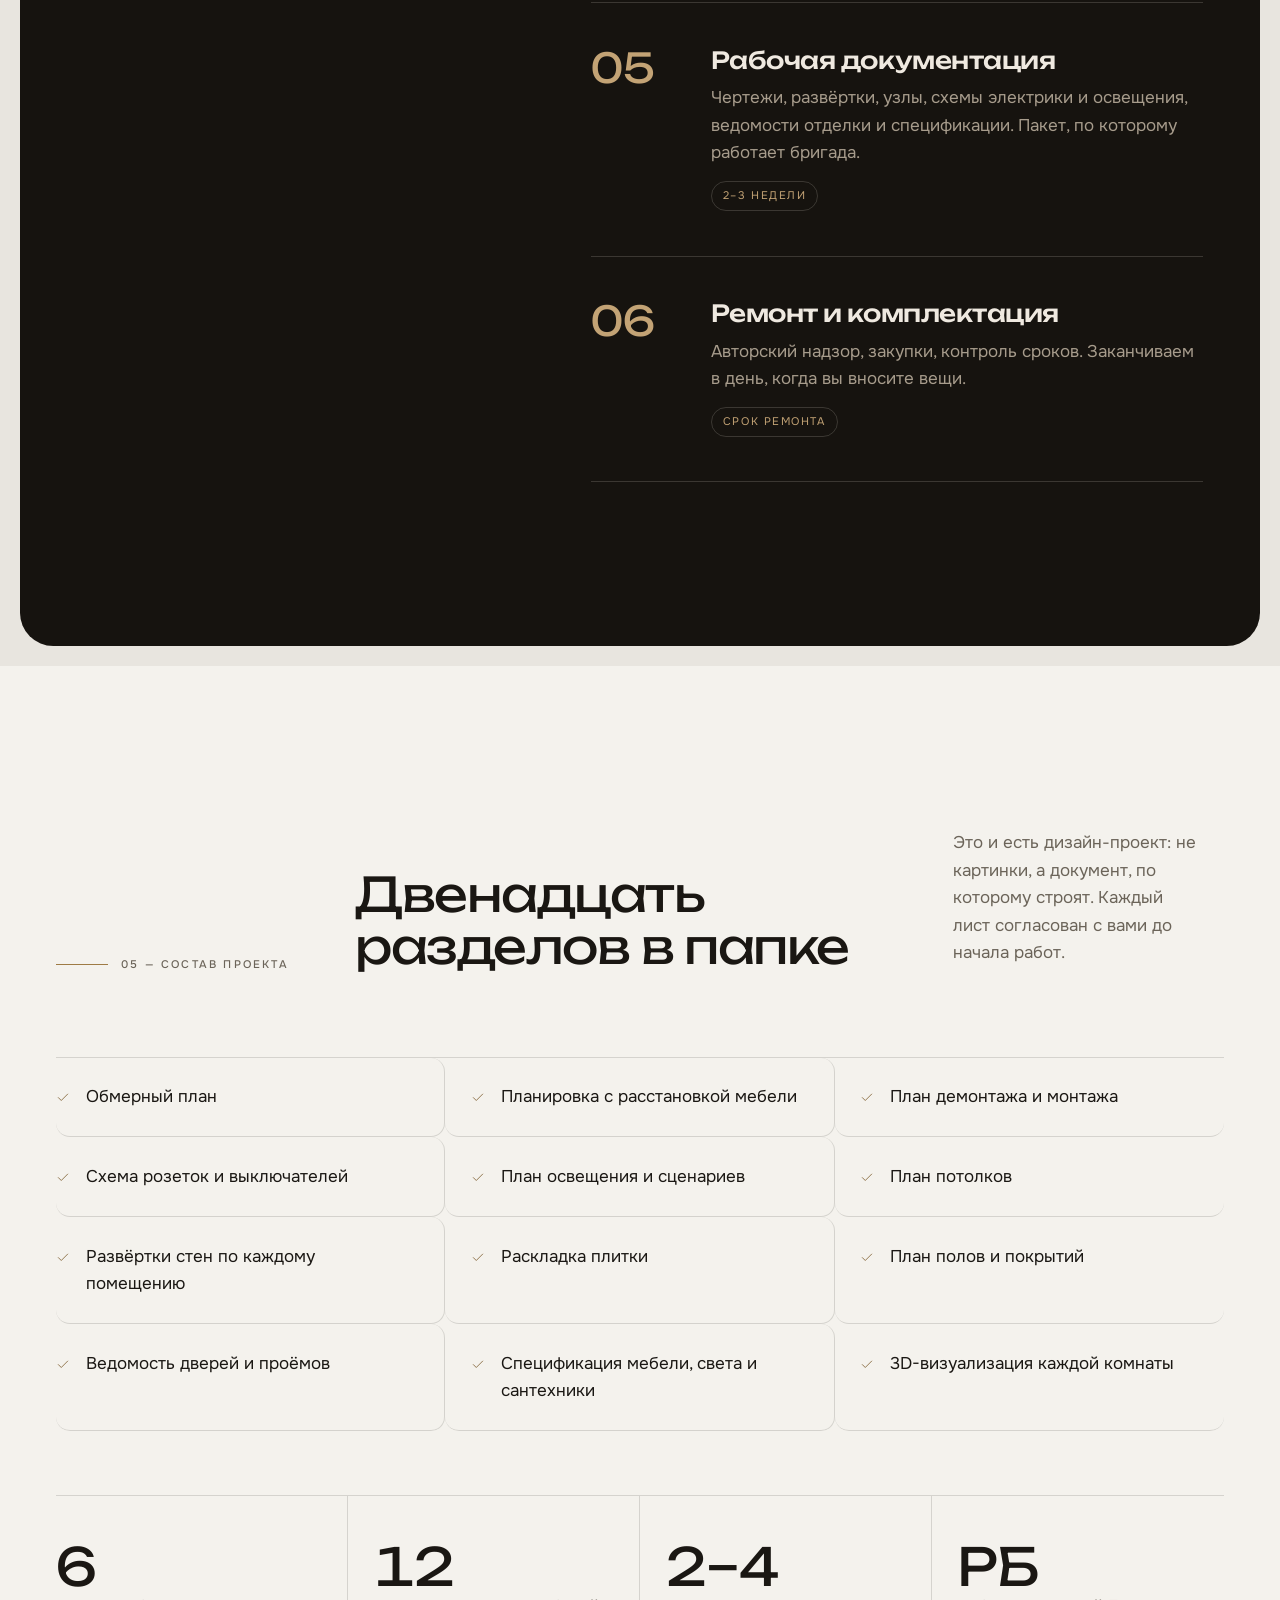
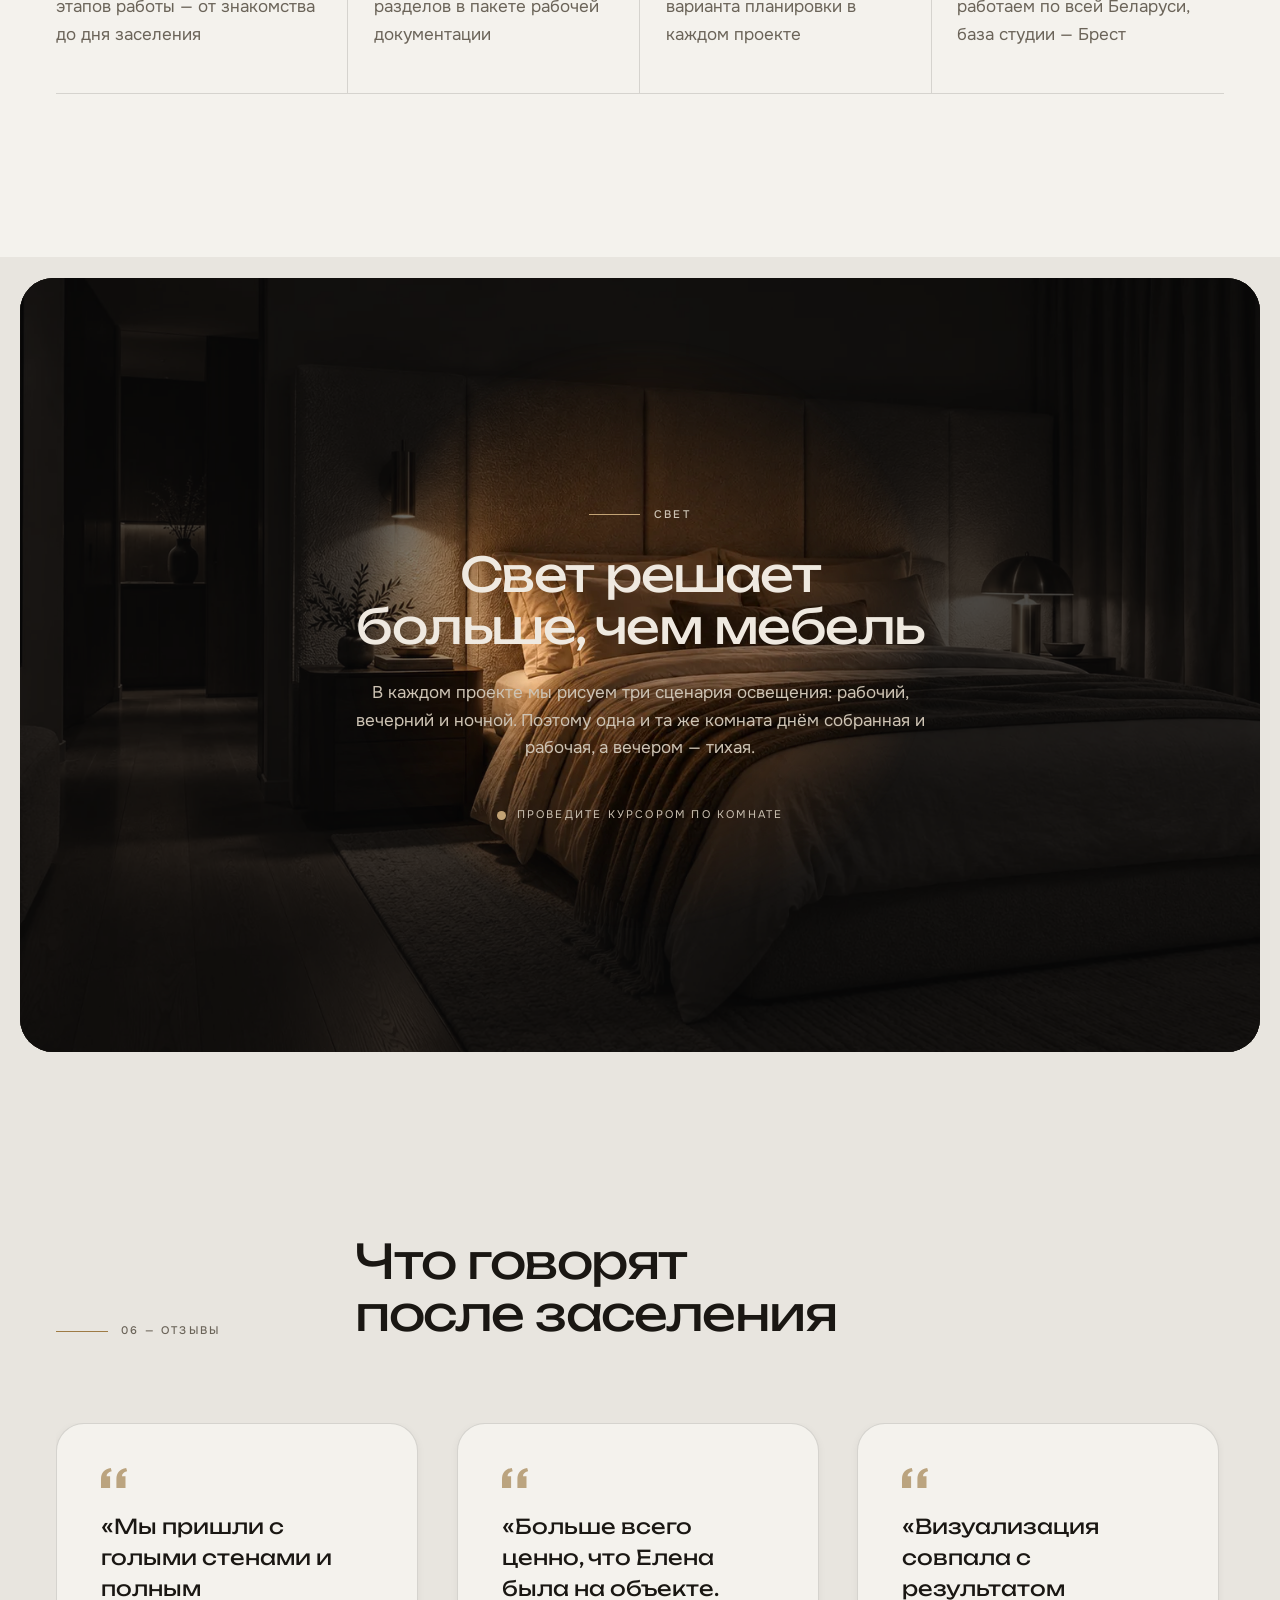
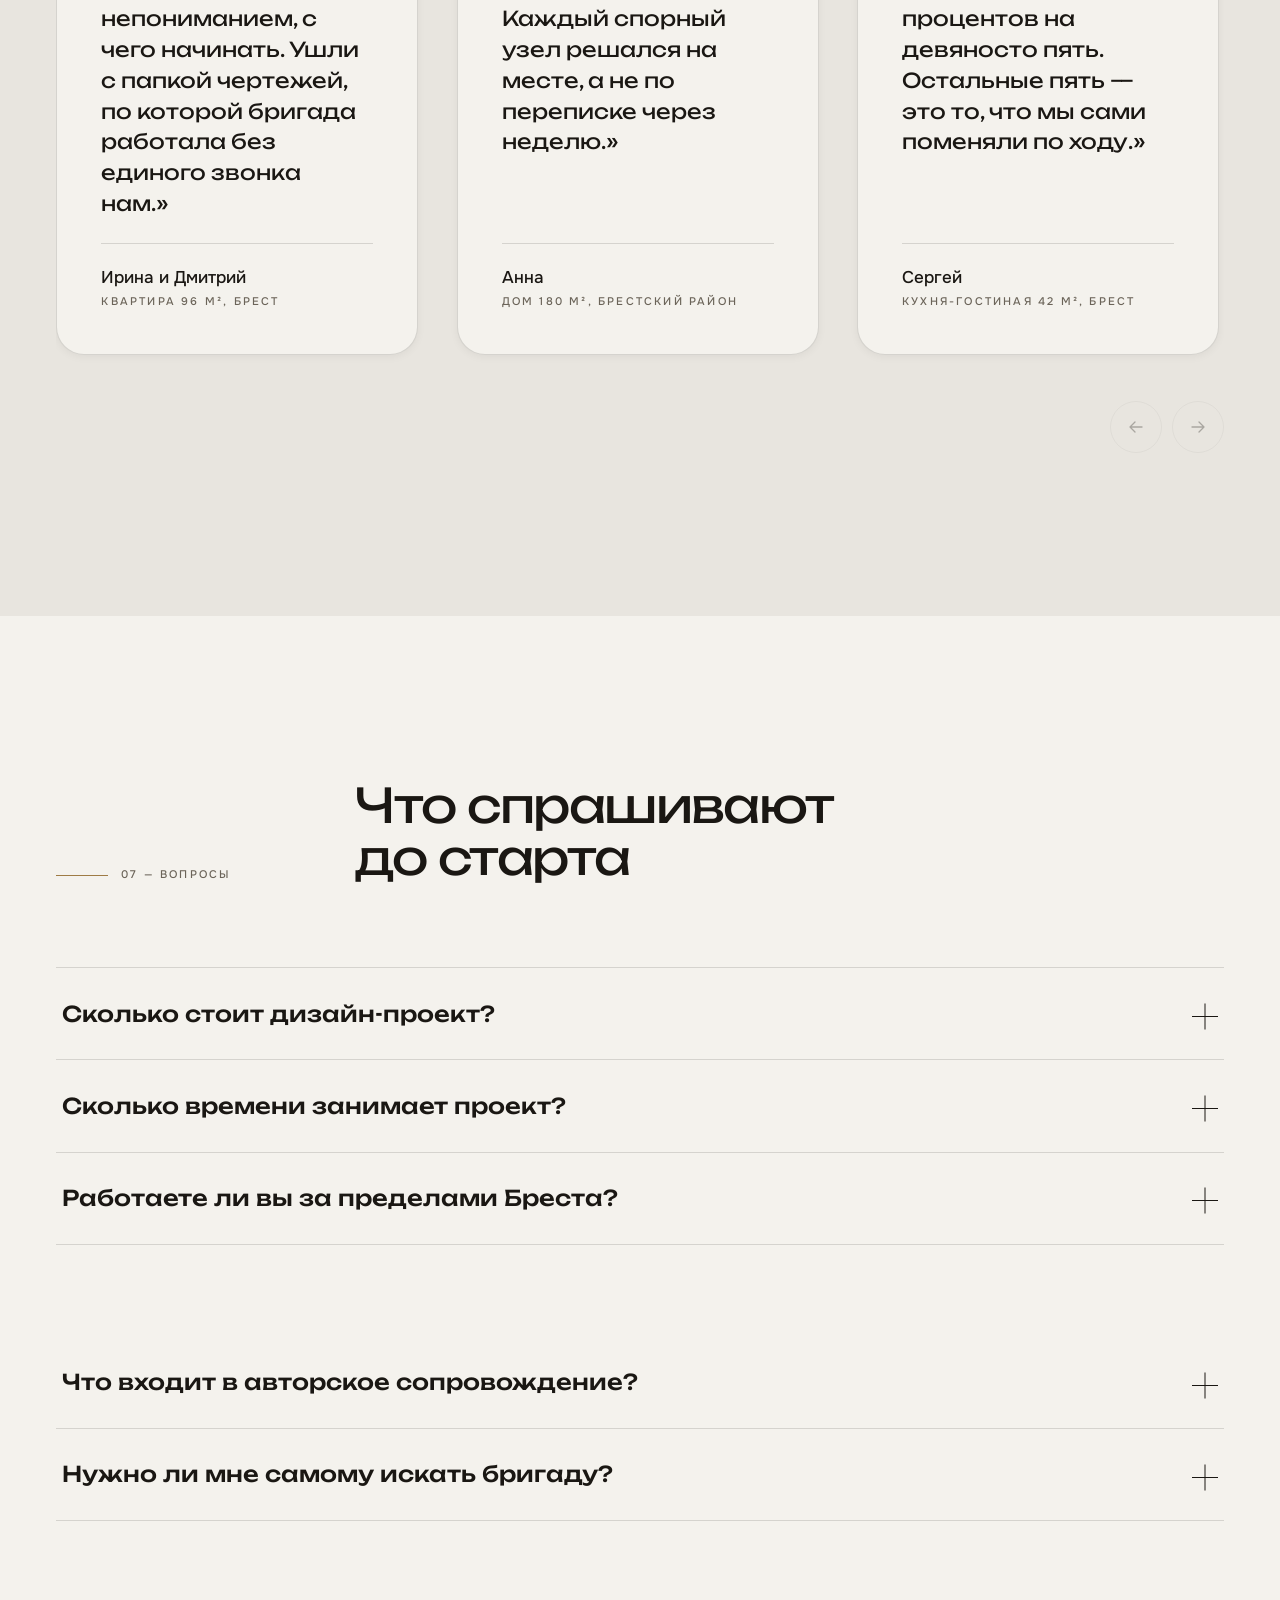
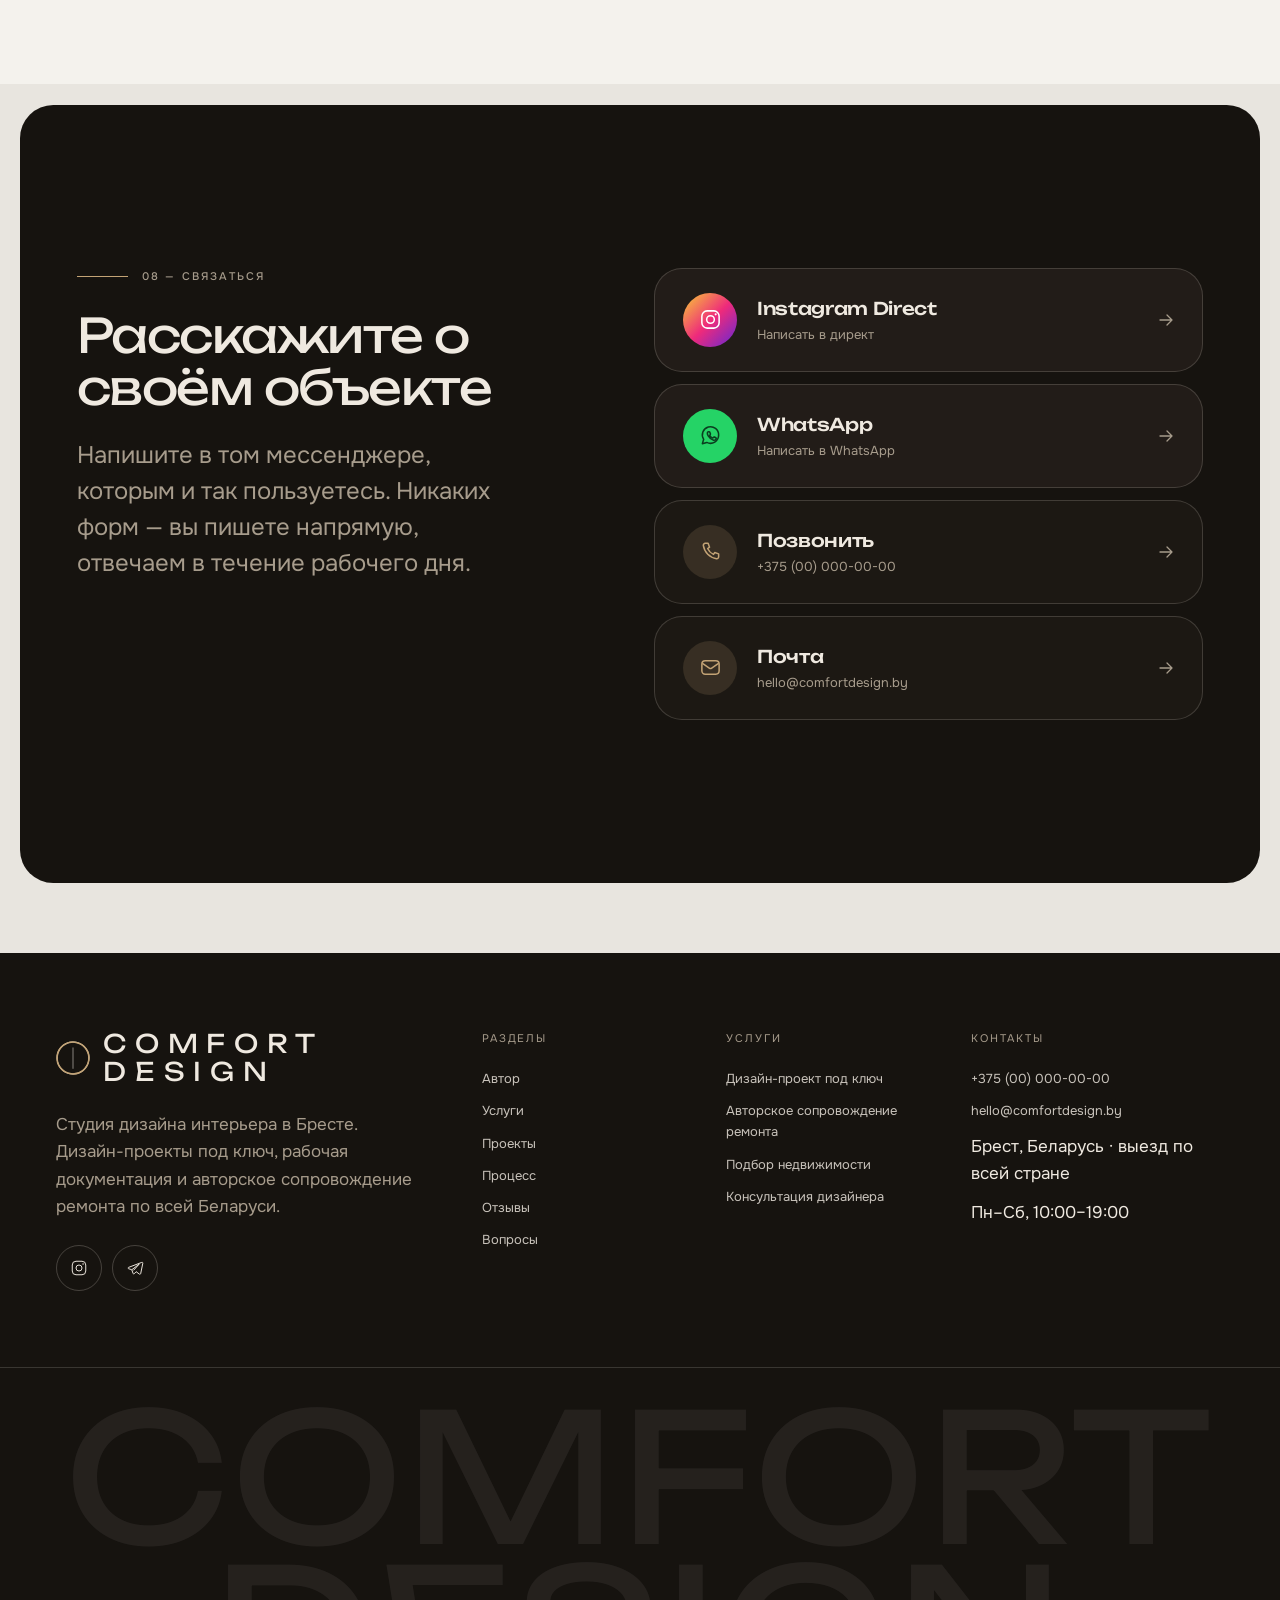
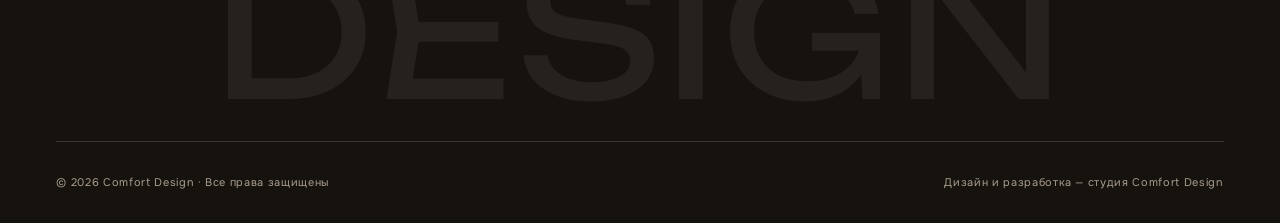
==== commit 266033d8: "Mobile: fix the reviews carousel, pin the plan, tidy the header The reviews carousel was broken on p" ====
--- a/comfort-design/index.html
+++ b/comfort-design/index.html
@@ -322,9 +322,9 @@
 </div>
 <div class="quotes">
 <div class="quotes__track" id="quotesTrack" tabindex="0" role="group" aria-label="Отзывы клиентов">
-  <figure class="quote" data-reveal="up" style="--i:0"><svg class="quote__m" viewBox="0 0 26 20" aria-hidden="true"><path d="M0 20V11C0 4.9 3.6.8 9.8 0l.9 3.2C7.3 4 5.6 5.8 5.6 8.2h3.5V20H0zm15.4 0v-9c0-6.1 3.6-10.2 9.8-11l.9 3.2c-3.4.8-5.1 2.6-5.1 5h3.5V20h-9.1z"/></svg><blockquote class="quote__t" data-i18n="q.t0">«Мы пришли с голыми стенами и полным непониманием, с чего начинать. Ушли с папкой чертежей, по которой бригада работала без единого звонка нам.»</blockquote><figcaption class="quote__a"><span class="quote__an" data-i18n="q.n0">Ирина и Дмитрий</span><span class="micro" data-i18n="q.m0">Квартира 96 м², Брест</span></figcaption></figure>
-  <figure class="quote" data-reveal="up" style="--i:1"><svg class="quote__m" viewBox="0 0 26 20" aria-hidden="true"><path d="M0 20V11C0 4.9 3.6.8 9.8 0l.9 3.2C7.3 4 5.6 5.8 5.6 8.2h3.5V20H0zm15.4 0v-9c0-6.1 3.6-10.2 9.8-11l.9 3.2c-3.4.8-5.1 2.6-5.1 5h3.5V20h-9.1z"/></svg><blockquote class="quote__t" data-i18n="q.t1">«Больше всего ценно, что Елена была на объекте. Каждый спорный узел решался на месте, а не по переписке через неделю.»</blockquote><figcaption class="quote__a"><span class="quote__an" data-i18n="q.n1">Анна</span><span class="micro" data-i18n="q.m1">Дом 180 м², Брестский район</span></figcaption></figure>
-  <figure class="quote" data-reveal="up" style="--i:2"><svg class="quote__m" viewBox="0 0 26 20" aria-hidden="true"><path d="M0 20V11C0 4.9 3.6.8 9.8 0l.9 3.2C7.3 4 5.6 5.8 5.6 8.2h3.5V20H0zm15.4 0v-9c0-6.1 3.6-10.2 9.8-11l.9 3.2c-3.4.8-5.1 2.6-5.1 5h3.5V20h-9.1z"/></svg><blockquote class="quote__t" data-i18n="q.t2">«Визуализация совпала с результатом процентов на девяносто пять. Остальные пять — это то, что мы сами поменяли по ходу.»</blockquote><figcaption class="quote__a"><span class="quote__an" data-i18n="q.n2">Сергей</span><span class="micro" data-i18n="q.m2">Кухня-гостиная 42 м², Брест</span></figcaption></figure>
+  <figure class="quote"><svg class="quote__m" viewBox="0 0 26 20" aria-hidden="true"><path d="M0 20V11C0 4.9 3.6.8 9.8 0l.9 3.2C7.3 4 5.6 5.8 5.6 8.2h3.5V20H0zm15.4 0v-9c0-6.1 3.6-10.2 9.8-11l.9 3.2c-3.4.8-5.1 2.6-5.1 5h3.5V20h-9.1z"/></svg><blockquote class="quote__t" data-i18n="q.t0">«Мы пришли с голыми стенами и полным непониманием, с чего начинать. Ушли с папкой чертежей, по которой бригада работала без единого звонка нам.»</blockquote><figcaption class="quote__a"><span class="quote__an" data-i18n="q.n0">Ирина и Дмитрий</span><span class="micro" data-i18n="q.m0">Квартира 96 м², Брест</span></figcaption></figure>
+  <figure class="quote"><svg class="quote__m" viewBox="0 0 26 20" aria-hidden="true"><path d="M0 20V11C0 4.9 3.6.8 9.8 0l.9 3.2C7.3 4 5.6 5.8 5.6 8.2h3.5V20H0zm15.4 0v-9c0-6.1 3.6-10.2 9.8-11l.9 3.2c-3.4.8-5.1 2.6-5.1 5h3.5V20h-9.1z"/></svg><blockquote class="quote__t" data-i18n="q.t1">«Больше всего ценно, что Елена была на объекте. Каждый спорный узел решался на месте, а не по переписке через неделю.»</blockquote><figcaption class="quote__a"><span class="quote__an" data-i18n="q.n1">Анна</span><span class="micro" data-i18n="q.m1">Дом 180 м², Брестский район</span></figcaption></figure>
+  <figure class="quote"><svg class="quote__m" viewBox="0 0 26 20" aria-hidden="true"><path d="M0 20V11C0 4.9 3.6.8 9.8 0l.9 3.2C7.3 4 5.6 5.8 5.6 8.2h3.5V20H0zm15.4 0v-9c0-6.1 3.6-10.2 9.8-11l.9 3.2c-3.4.8-5.1 2.6-5.1 5h3.5V20h-9.1z"/></svg><blockquote class="quote__t" data-i18n="q.t2">«Визуализация совпала с результатом процентов на девяносто пять. Остальные пять — это то, что мы сами поменяли по ходу.»</blockquote><figcaption class="quote__a"><span class="quote__an" data-i18n="q.n2">Сергей</span><span class="micro" data-i18n="q.m2">Кухня-гостиная 42 м², Брест</span></figcaption></figure>
 </div>
 <div class="quotes__ctrl"><button class="rnd" type="button" id="qPrev" aria-label="Предыдущий отзыв" aria-controls="quotesTrack"><svg viewBox="0 0 16 16" fill="none" stroke="currentColor" stroke-width="1.3" stroke-linecap="round" stroke-linejoin="round" aria-hidden="true"><path d="M14 8H2M7 13 2 8l5-5"/></svg></button><button class="rnd" type="button" id="qNext" aria-label="Следующий отзыв" aria-controls="quotesTrack"><svg viewBox="0 0 16 16" fill="none" stroke="currentColor" stroke-width="1.3" stroke-linecap="round" stroke-linejoin="round" aria-hidden="true"><path d="M2 8h12M9 13l5-5-5-5"/></svg></button></div>
 </div>
--- a/comfort-design/assets/css/style.css
+++ b/comfort-design/assets/css/style.css
@@ -449,7 +449,17 @@
   padding:var(--pad-y) var(--pad-x);
   transition:translate .55s var(--e-out),padding .65s var(--e-inout),color .5s linear;
 }
+.hdr__progress{
+  position:absolute;left:0;bottom:0;height:2px;width:100%;
+  transform:scaleX(var(--p,0));transform-origin:left;
+  background:var(--accent);opacity:0;
+  border-radius:var(--r-pill);
+  transition:opacity .4s linear;
+  pointer-events:none;
+}
+.hdr.is-solid .hdr__progress{opacity:.9}
 .hdr__bar{
+  position:relative;
   border-radius:var(--r-pill);
   transition:border-radius .65s var(--e-inout);
   background:var(--bar-bg);
@@ -541,7 +551,11 @@
 .hdr.is-solid:not(.is-dusk) .lang__b[aria-pressed="true"]{color:var(--accent-ink)}
 .lang__sep{opacity:.35}
 /* below the nav breakpoint the switcher lives in the drawer */
-@media (max-width:63.99em){.hdr .lang{display:none}}
+@media (max-width:63.99em){
+  .hdr .lang{display:none}
+  .hdr .shell{padding-inline:1.5rem .9rem}
+  .burger{margin-right:0}
+}
 .drawer .lang{gap:.25rem}
 .drawer .lang__b{min-width:44px;min-height:44px;font-size:var(--fs-small)}
 @media (max-width:26em){
@@ -805,6 +819,18 @@
 
 /* ---------- 15. PROCESS (dusk, sticky) ---------- */
 .proc{display:grid;gap:clamp(2rem,5vw,4rem)}
+@media (max-width:63.99em){
+  .proc__aside{
+    position:sticky;top:calc(64px + .75rem);align-self:start;z-index:2;
+    background:var(--bg);
+    padding-bottom:.9rem;
+    margin-inline:calc(var(--gutter) * -1);
+    padding-inline:var(--gutter);
+  }
+  /* a shorter crop leaves room for the steps moving past */
+  .proc__aside .frame{aspect-ratio:3/2}
+  .proc__rail{margin-top:1rem}
+}
 @media (min-width:64rem){
   .proc{grid-template-columns:5fr 7fr;gap:clamp(3rem,6vw,7rem);align-items:start}
   .proc__aside{position:sticky;top:max(6rem,calc((100svh - 32rem) / 2));align-self:start}
@@ -908,15 +934,15 @@
 .quotes{position:relative}
 .quotes__track{
   display:grid;grid-auto-flow:column;
-  grid-auto-columns:minmax(0,1fr);
+  grid-auto-columns:100%;
   gap:clamp(1.25rem,3vw,2.5rem);
   overflow-x:auto;scroll-snap-type:x mandatory;
   scrollbar-width:none;
   padding-bottom:.5rem;
 }
 .quotes__track::-webkit-scrollbar{display:none}
-@media (min-width:48rem){.quotes__track{grid-auto-columns:minmax(0,calc(50% - 1.25rem))}}
-@media (min-width:75rem){.quotes__track{grid-auto-columns:minmax(0,calc(33.333% - 1.7rem))}}
+@media (min-width:48rem){.quotes__track{grid-auto-columns:calc(50% - 1.25rem)}}
+@media (min-width:75rem){.quotes__track{grid-auto-columns:calc(33.333% - 1.7rem)}}
 .quote{
   border-radius:var(--r-lg);
   box-shadow:var(--shadow-sm);
@@ -933,6 +959,7 @@
 .quote__a{display:grid;gap:.15rem;padding-top:1.25rem;border-top:var(--hair) solid var(--rule)}
 .quote__an{font-weight:500}
 .quotes__ctrl{display:flex;gap:.6rem;margin-top:clamp(1.5rem,3vw,2.5rem);justify-content:flex-end}
+@media (max-width:47.99em){.quotes__ctrl{justify-content:center}}
 .rnd{
   width:52px;height:52px;display:grid;place-content:center;
   border:var(--hair) solid var(--rule);background:none;cursor:pointer;
